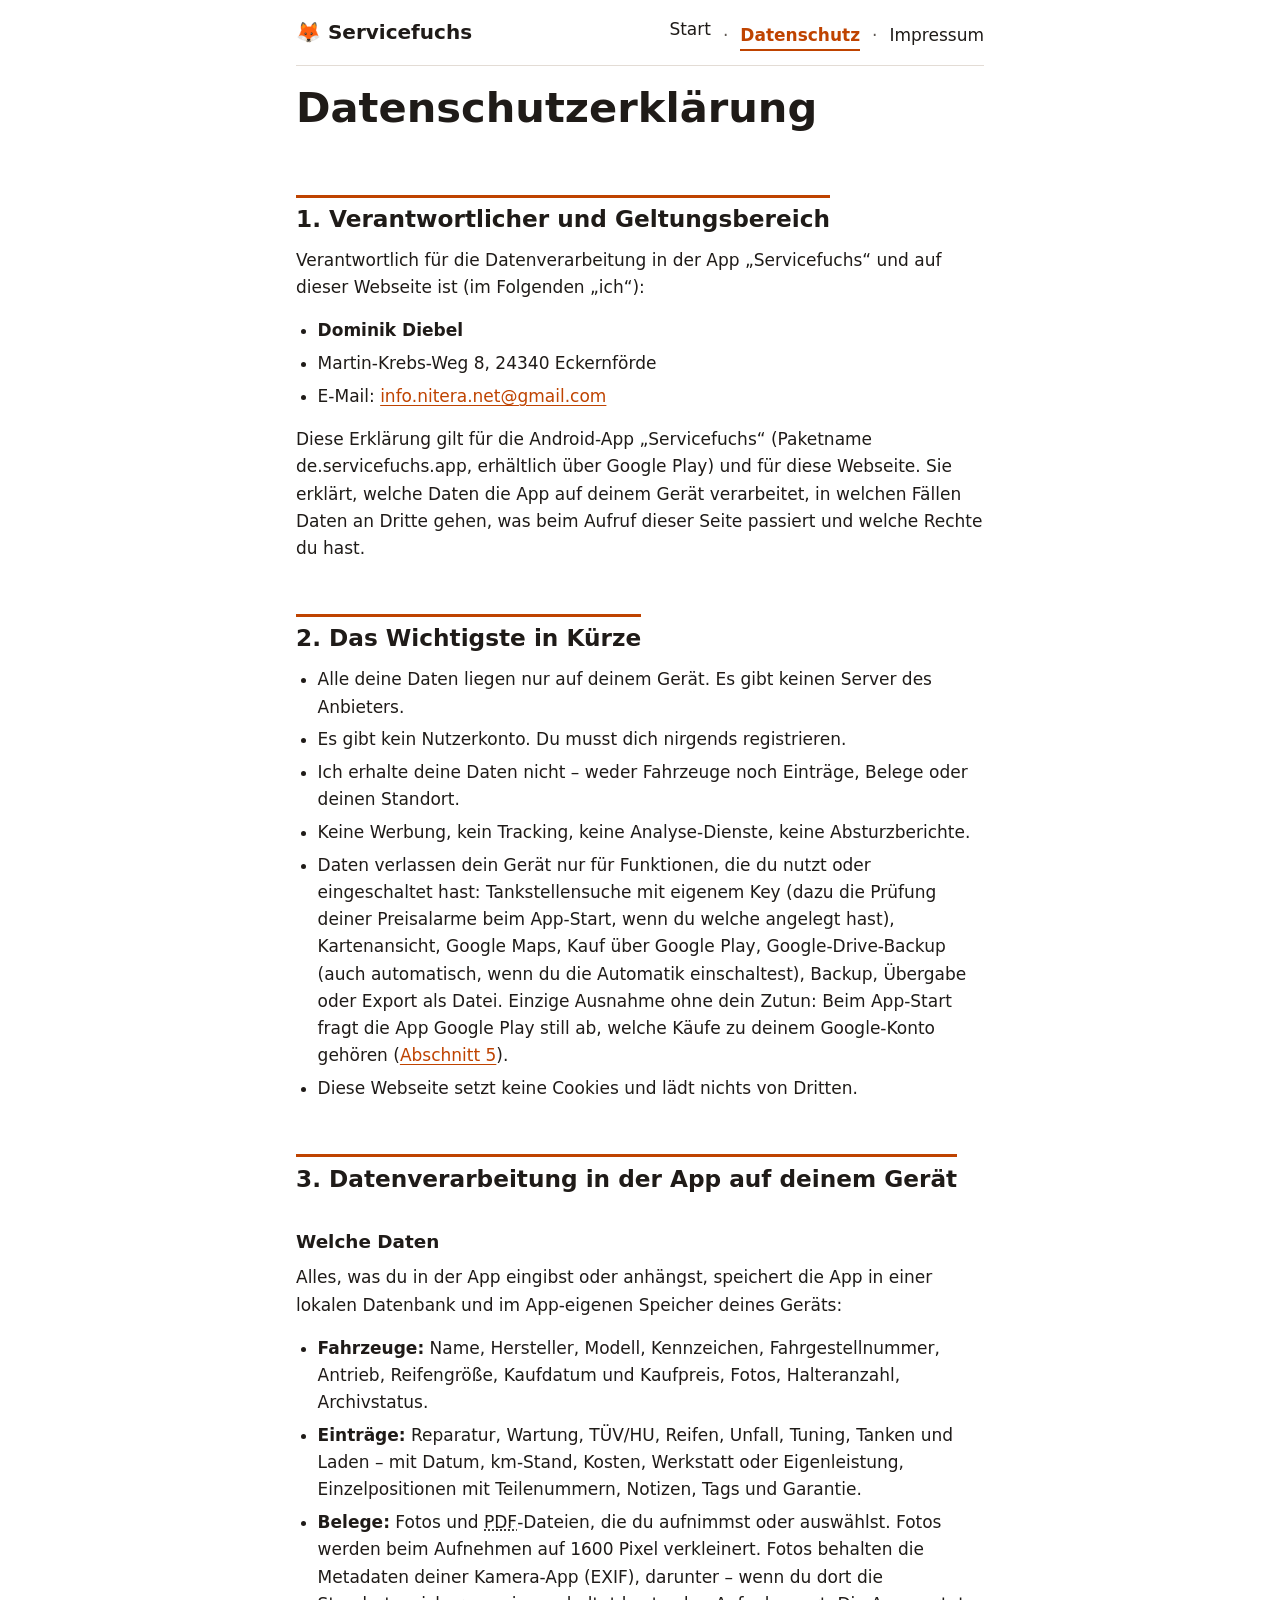
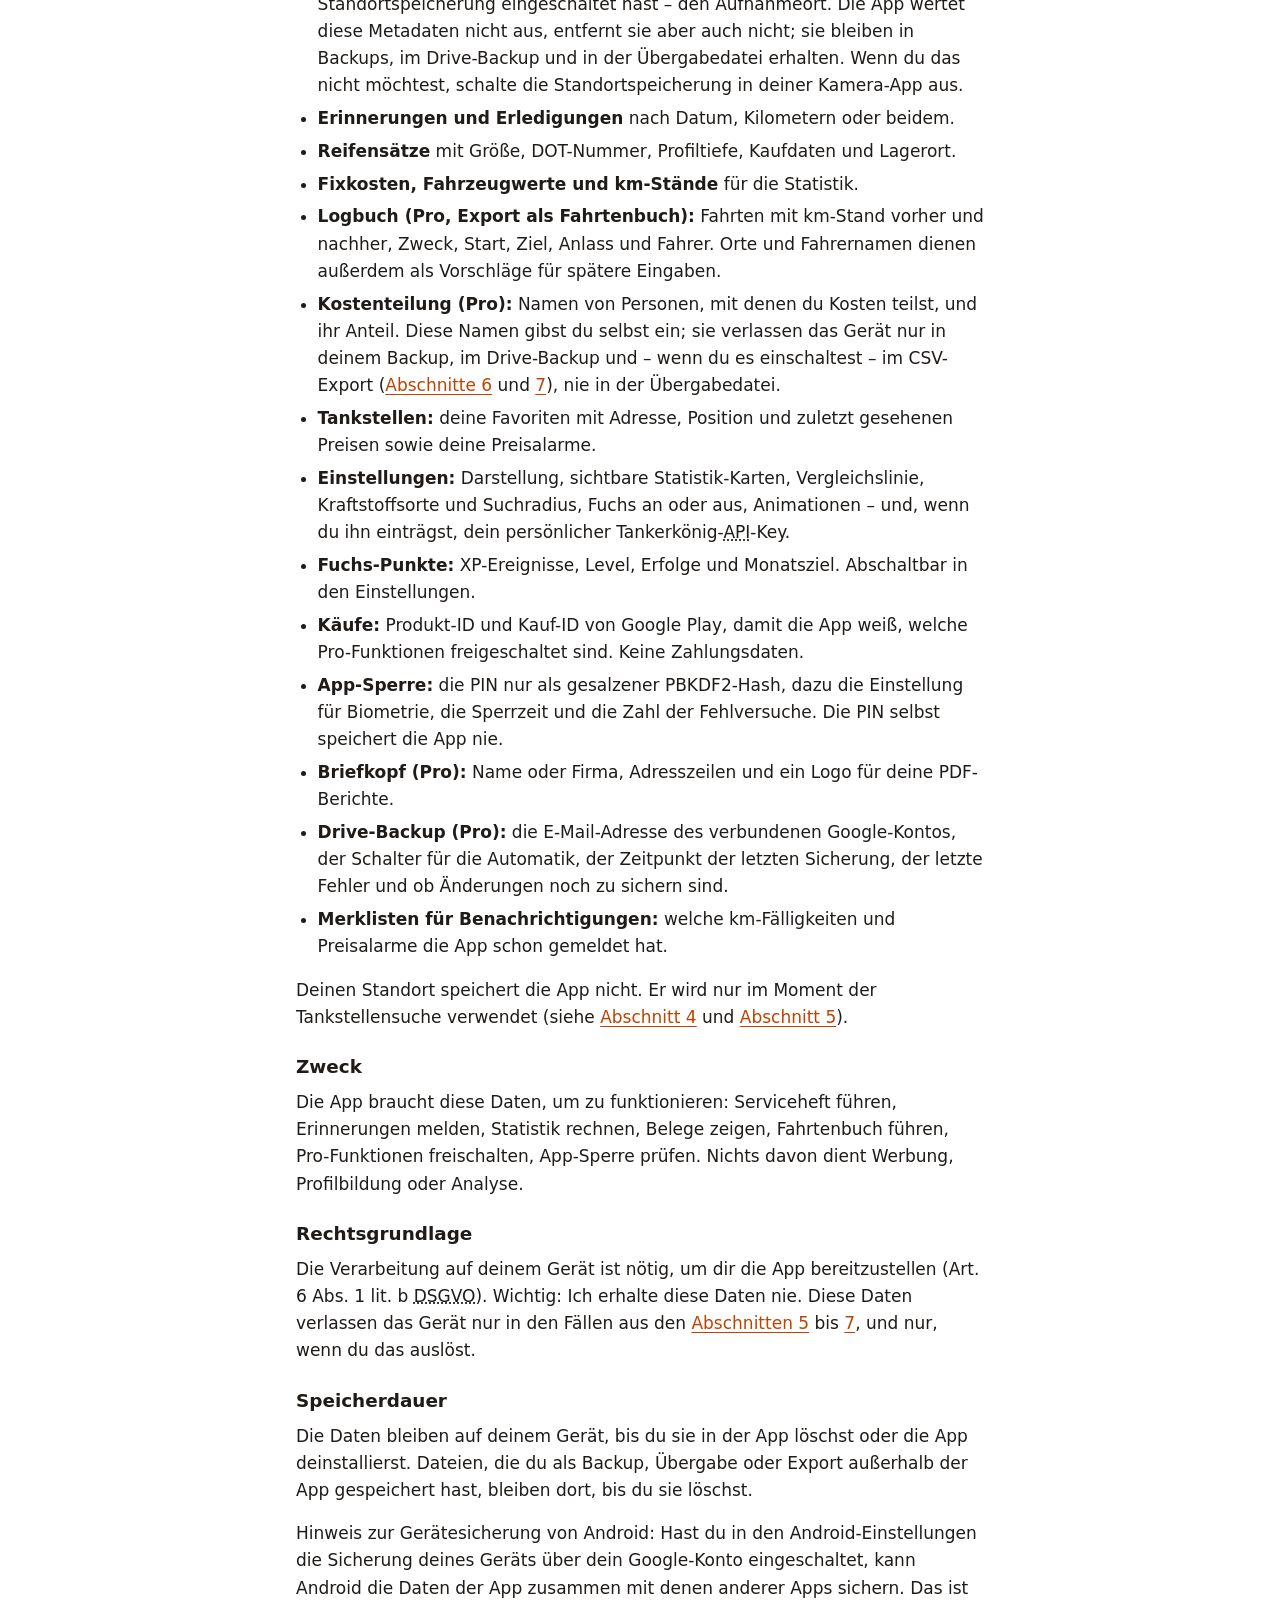
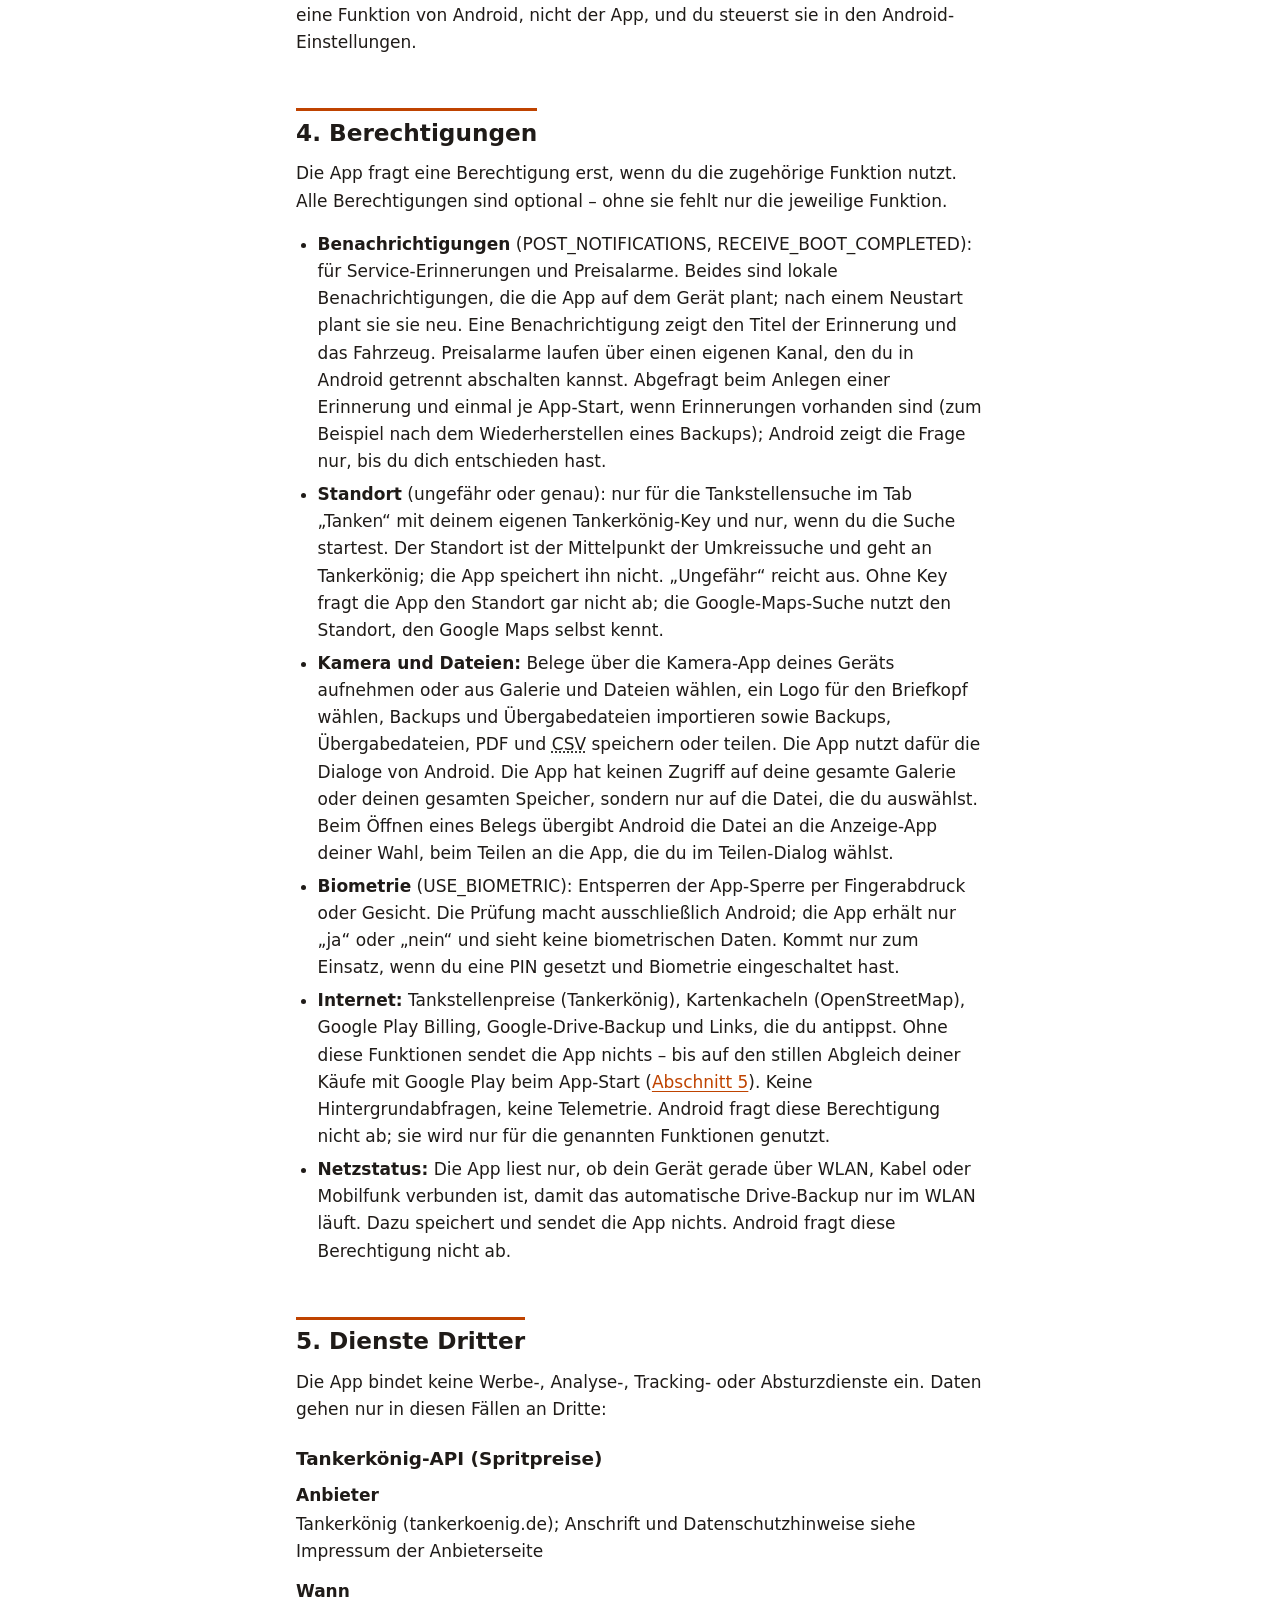
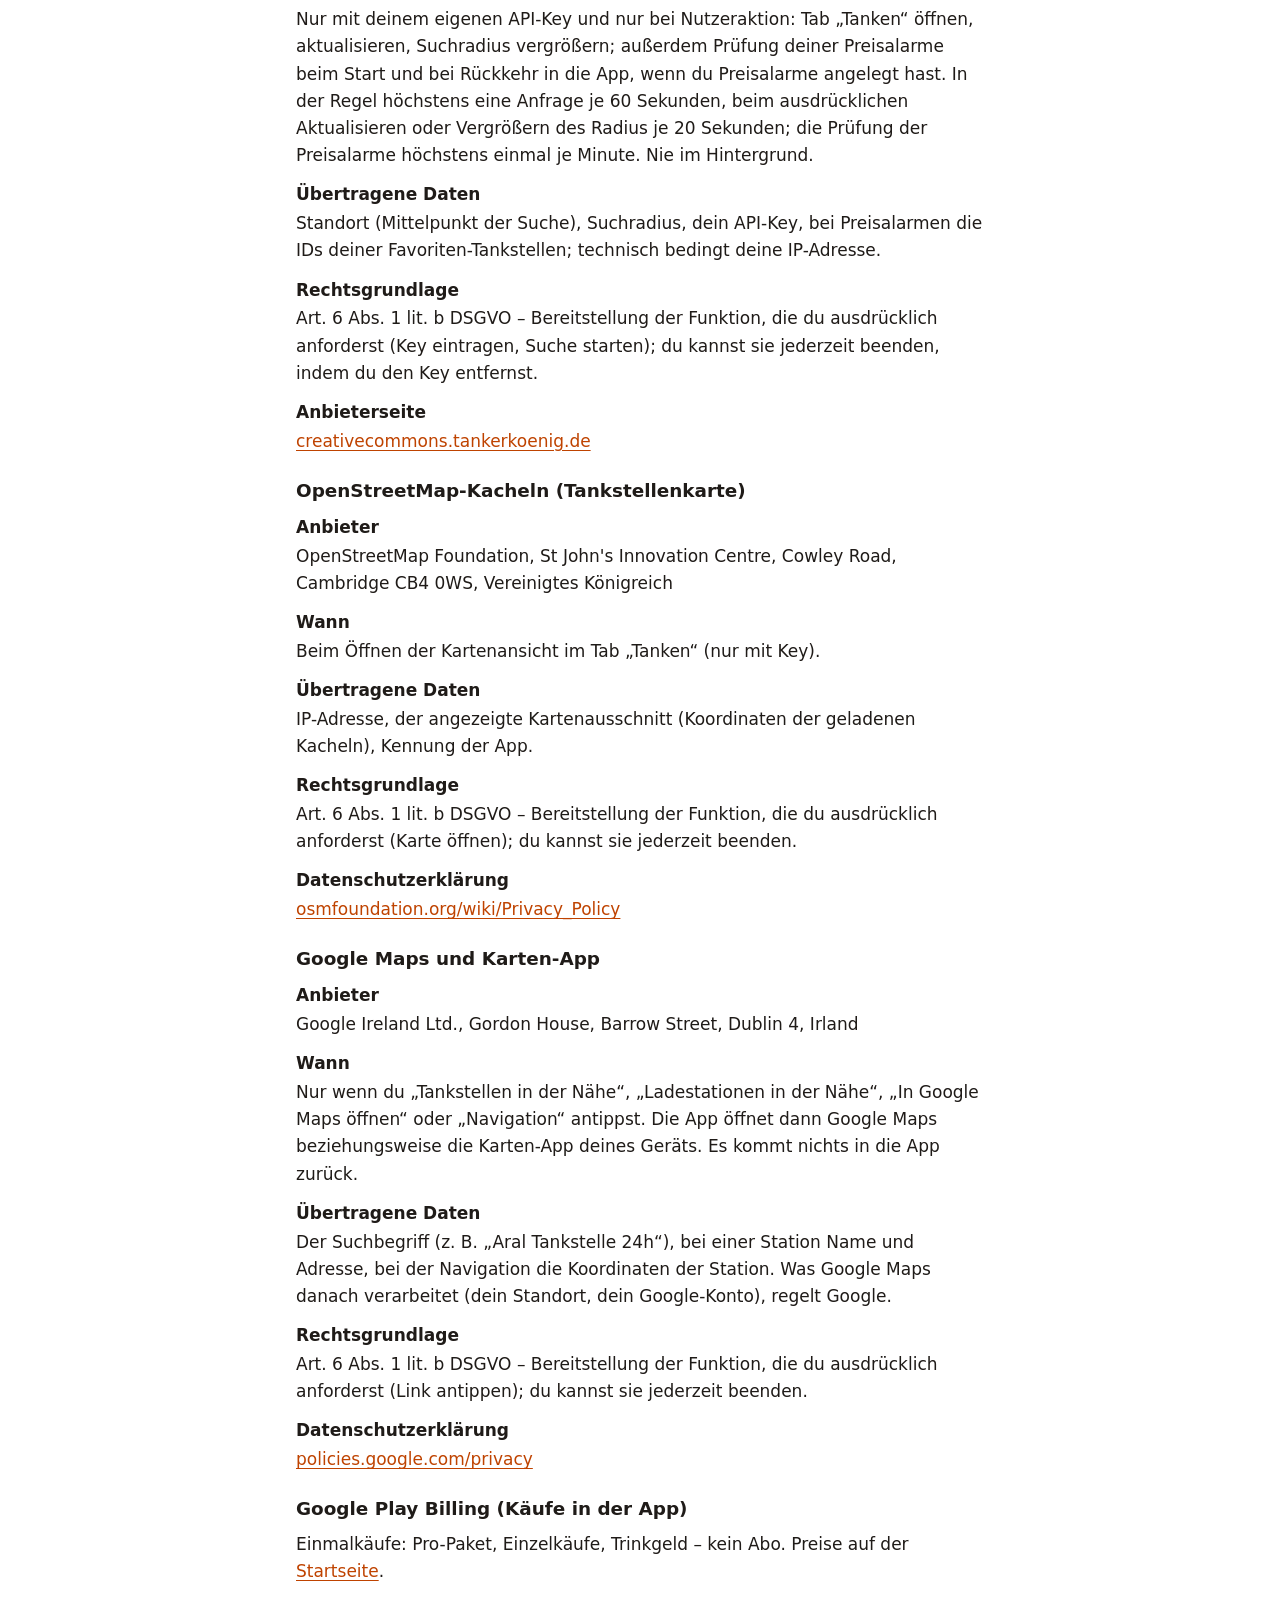
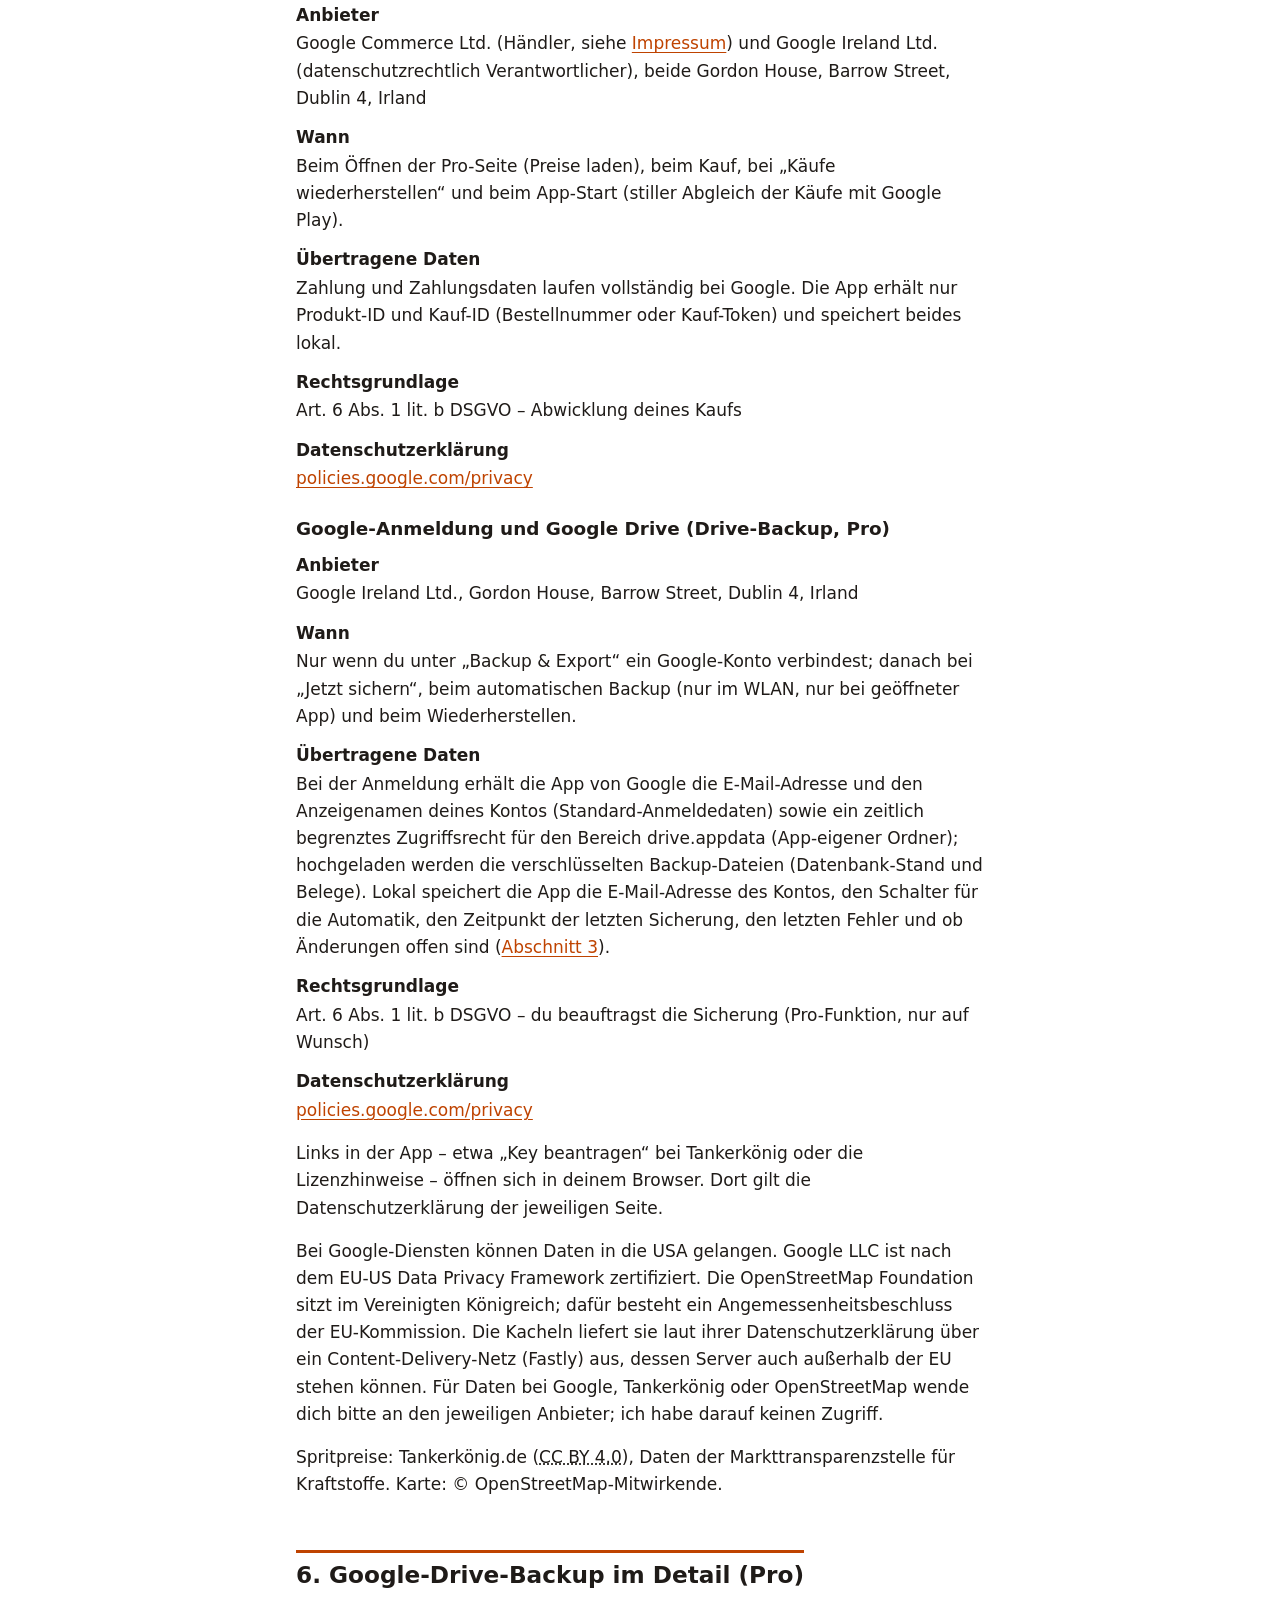
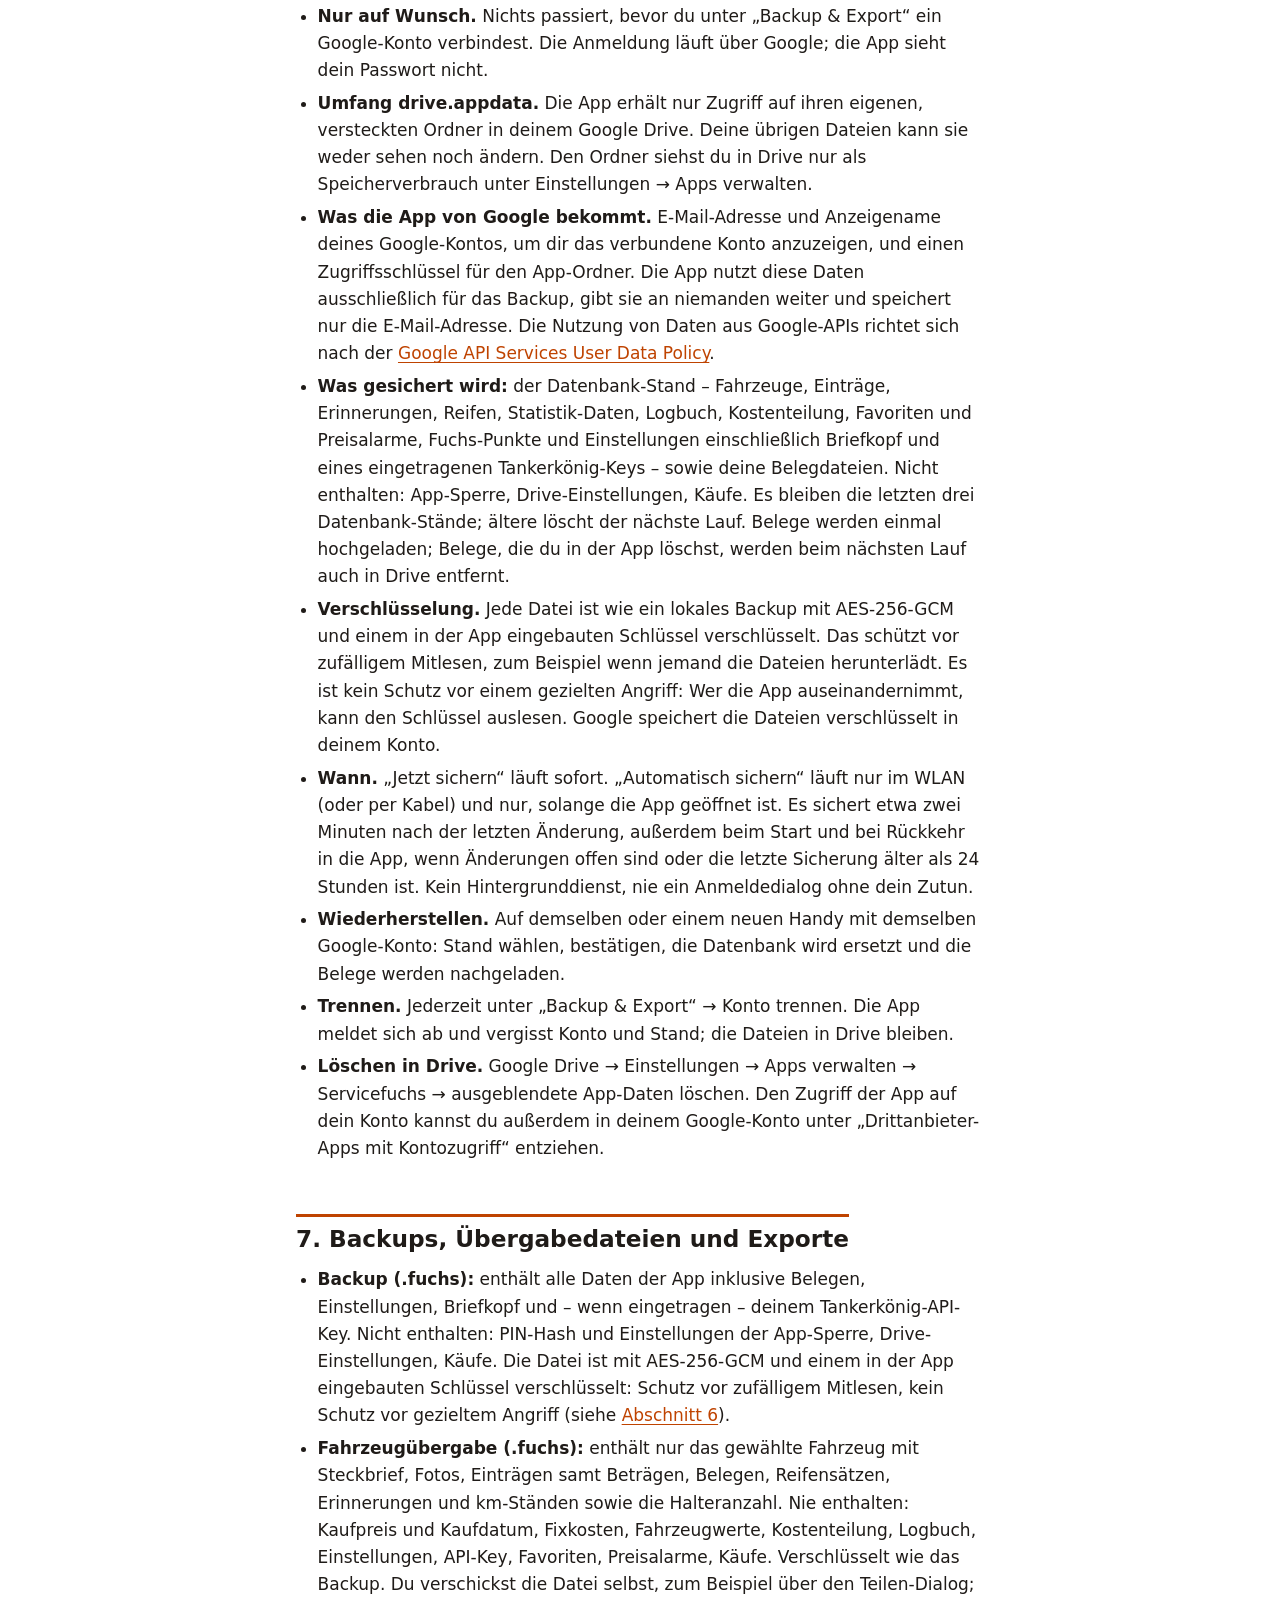
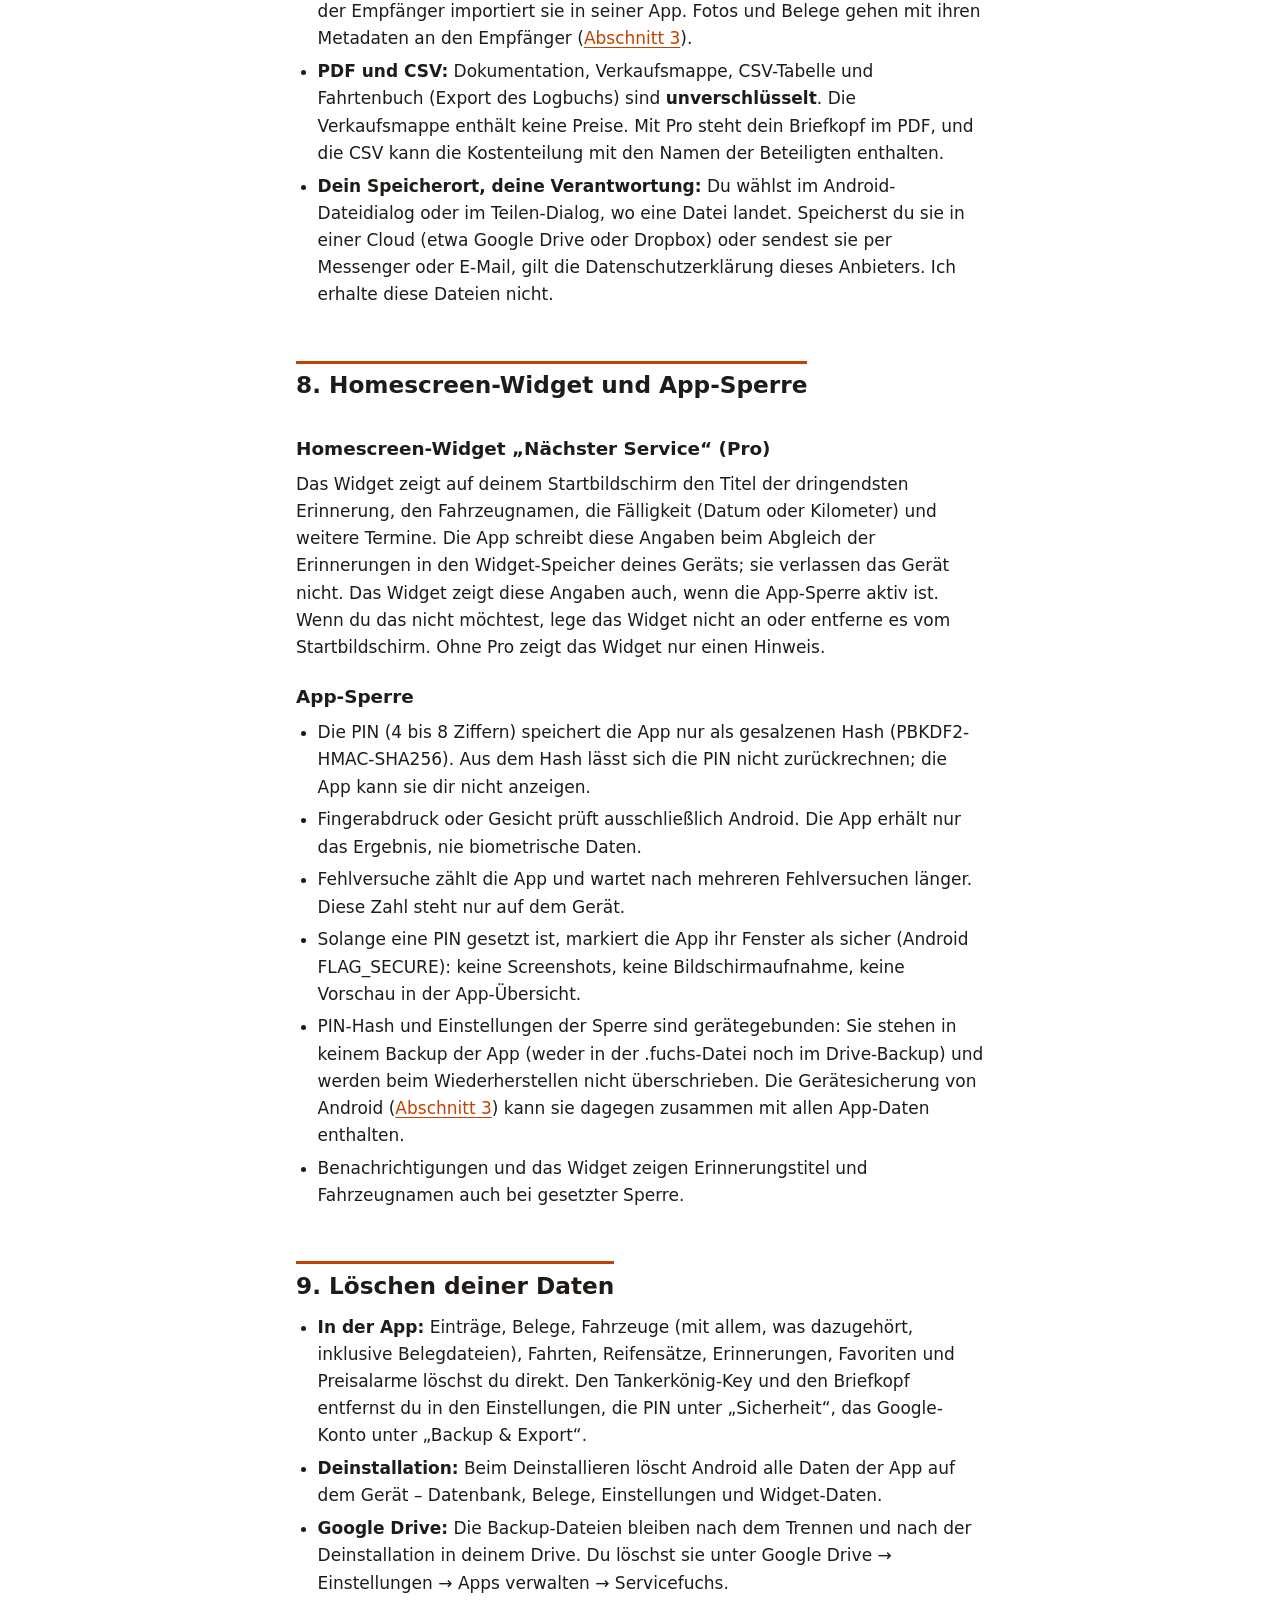
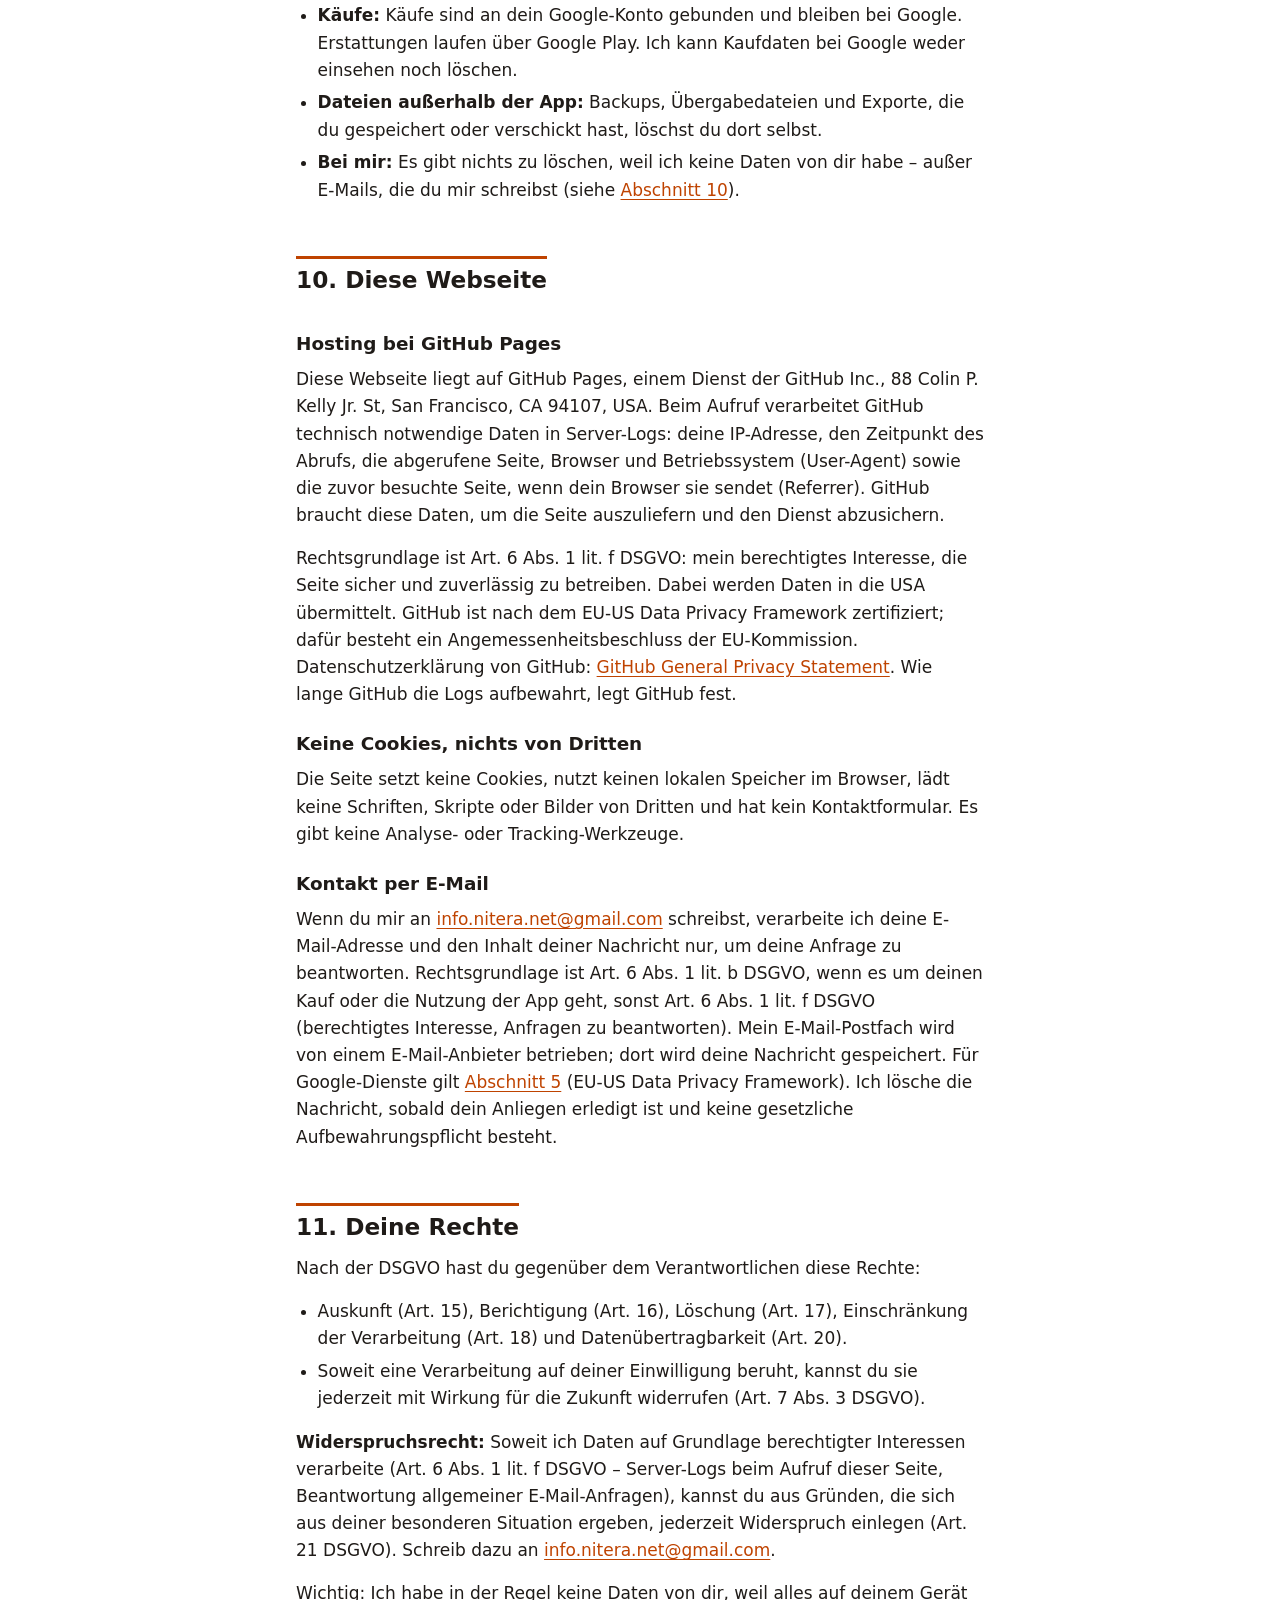
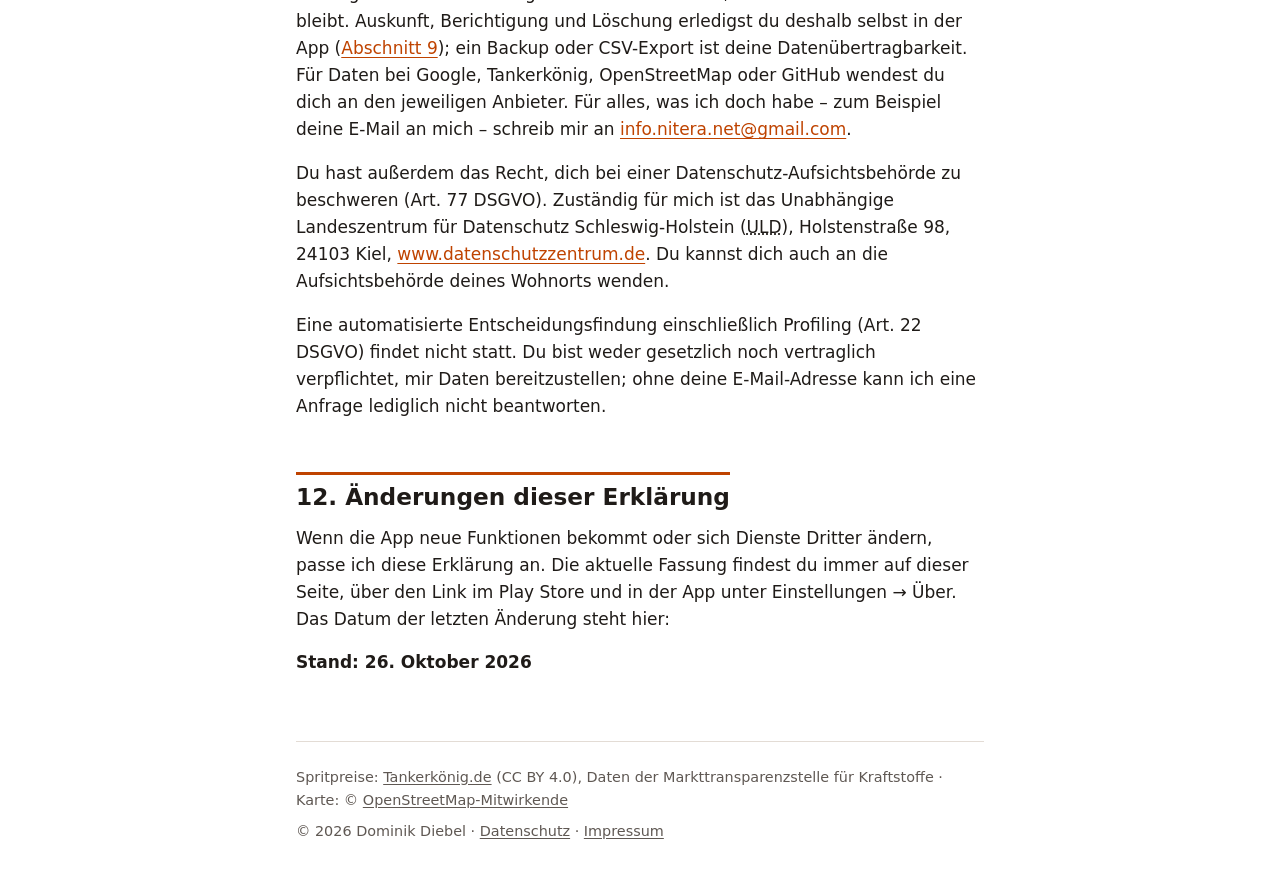
==== datenschutz.html @ b05bfebd "Webseite: Startseite, Datenschutzerklärung, Impressum (statisch, ohne JS und Fremdinhalte) Co-Author" ====
<!doctype html>
<html lang="de">
<head>
  <meta charset="utf-8">
  <meta name="viewport" content="width=device-width, initial-scale=1">
  <meta name="description" content="Datenschutzerklärung der Servicefuchs-App und dieser Webseite: Alle Fahrzeugdaten bleiben auf deinem Gerät; welche Drittdienste die App nutzt und welche Berechtigungen sie braucht.">
  <meta name="color-scheme" content="light dark">
  <title>Datenschutzerklärung – Servicefuchs</title>
  <link rel="stylesheet" href="style.css">
</head>
<body>
  <header>
    <a href="index.html">🦊 Servicefuchs</a>
    <nav aria-label="Hauptnavigation">
      <ul>
        <li><a href="index.html">Start</a></li>
        <li><a href="datenschutz.html" aria-current="page">Datenschutz</a></li>
        <li><a href="impressum.html">Impressum</a></li>
      </ul>
    </nav>
  </header>

  <main>
    <h1>Datenschutzerklärung</h1>
<h2 id="verantwortlicher">1. Verantwortlicher und Geltungsbereich</h2>
<p>Verantwortlich für die Datenverarbeitung in der App „Servicefuchs“ und auf dieser Webseite ist (im Folgenden „ich“):</p>
<ul>
  <li><strong>Dominik Diebel</strong></li>
  <li>Martin-Krebs-Weg 8, 24340 Eckernförde</li>
  <li>E-Mail: <a href="mailto:info.nitera.net@gmail.com">info.nitera.net@gmail.com</a></li>
</ul>
<p>Diese Erklärung gilt für die Android-App „Servicefuchs“ (Paketname de.servicefuchs.app, erhältlich über Google Play) und für diese Webseite. Sie erklärt, welche Daten die App auf deinem Gerät verarbeitet, in welchen Fällen Daten an Dritte gehen, was beim Aufruf dieser Seite passiert und welche Rechte du hast.</p>

<h2 id="kurz">2. Das Wichtigste in Kürze</h2>
<ul>
  <li>Alle deine Daten liegen nur auf deinem Gerät. Es gibt keinen Server des Anbieters.</li>
  <li>Es gibt kein Nutzerkonto. Du musst dich nirgends registrieren.</li>
  <li>Ich erhalte deine Daten nicht – weder Fahrzeuge noch Einträge, Belege oder deinen Standort.</li>
  <li>Keine Werbung, kein Tracking, keine Analyse-Dienste, keine Absturzberichte.</li>
  <li>Daten verlassen dein Gerät nur für Funktionen, die du nutzt oder eingeschaltet hast: Tankstellensuche mit eigenem Key (dazu die Prüfung deiner Preisalarme beim App-Start, wenn du welche angelegt hast), Kartenansicht, Google Maps, Kauf über Google Play, Google-Drive-Backup (auch automatisch, wenn du die Automatik einschaltest), Backup, Übergabe oder Export als Datei. Einzige Ausnahme ohne dein Zutun: Beim App-Start fragt die App Google Play still ab, welche Käufe zu deinem Google-Konto gehören (<a href="#dritte">Abschnitt 5</a>).</li>
  <li>Diese Webseite setzt keine Cookies und lädt nichts von Dritten.</li>
</ul>

<h2 id="app">3. Datenverarbeitung in der App auf deinem Gerät</h2>
<h3>Welche Daten</h3>
<p>Alles, was du in der App eingibst oder anhängst, speichert die App in einer lokalen Datenbank und im App-eigenen Speicher deines Geräts:</p>
<ul>
  <li><strong>Fahrzeuge:</strong> Name, Hersteller, Modell, Kennzeichen, Fahrgestellnummer, Antrieb, Reifengröße, Kaufdatum und Kaufpreis, Fotos, Halteranzahl, Archivstatus.</li>
  <li><strong>Einträge:</strong> Reparatur, Wartung, TÜV/HU, Reifen, Unfall, Tuning, Tanken und Laden – mit Datum, km-Stand, Kosten, Werkstatt oder Eigenleistung, Einzelpositionen mit Teilenummern, Notizen, Tags und Garantie.</li>
  <li><strong>Belege:</strong> Fotos und <abbr title="Portable Document Format">PDF</abbr>-Dateien, die du aufnimmst oder auswählst. Fotos werden beim Aufnehmen auf 1600 Pixel verkleinert. Fotos behalten die Metadaten deiner Kamera-App (EXIF), darunter – wenn du dort die Standortspeicherung eingeschaltet hast – den Aufnahmeort. Die App wertet diese Metadaten nicht aus, entfernt sie aber auch nicht; sie bleiben in Backups, im Drive-Backup und in der Übergabedatei erhalten. Wenn du das nicht möchtest, schalte die Standortspeicherung in deiner Kamera-App aus.</li>
  <li><strong>Erinnerungen und Erledigungen</strong> nach Datum, Kilometern oder beidem.</li>
  <li><strong>Reifensätze</strong> mit Größe, DOT-Nummer, Profiltiefe, Kaufdaten und Lagerort.</li>
  <li><strong>Fixkosten, Fahrzeugwerte und km-Stände</strong> für die Statistik.</li>
  <li><strong>Logbuch (Pro, Export als Fahrtenbuch):</strong> Fahrten mit km-Stand vorher und nachher, Zweck, Start, Ziel, Anlass und Fahrer. Orte und Fahrernamen dienen außerdem als Vorschläge für spätere Eingaben.</li>
  <li><strong>Kostenteilung (Pro):</strong> Namen von Personen, mit denen du Kosten teilst, und ihr Anteil. Diese Namen gibst du selbst ein; sie verlassen das Gerät nur in deinem Backup, im Drive-Backup und – wenn du es einschaltest – im CSV-Export (<a href="#drive">Abschnitte 6</a> und <a href="#dateien">7</a>), nie in der Übergabedatei.</li>
  <li><strong>Tankstellen:</strong> deine Favoriten mit Adresse, Position und zuletzt gesehenen Preisen sowie deine Preisalarme.</li>
  <li><strong>Einstellungen:</strong> Darstellung, sichtbare Statistik-Karten, Vergleichslinie, Kraftstoffsorte und Suchradius, Fuchs an oder aus, Animationen – und, wenn du ihn einträgst, dein persönlicher Tankerkönig-<abbr title="Application Programming Interface">API</abbr>-Key.</li>
  <li><strong>Fuchs-Punkte:</strong> XP-Ereignisse, Level, Erfolge und Monatsziel. Abschaltbar in den Einstellungen.</li>
  <li><strong>Käufe:</strong> Produkt-ID und Kauf-ID von Google Play, damit die App weiß, welche Pro-Funktionen freigeschaltet sind. Keine Zahlungsdaten.</li>
  <li><strong>App-Sperre:</strong> die PIN nur als gesalzener PBKDF2-Hash, dazu die Einstellung für Biometrie, die Sperrzeit und die Zahl der Fehlversuche. Die PIN selbst speichert die App nie.</li>
  <li><strong>Briefkopf (Pro):</strong> Name oder Firma, Adresszeilen und ein Logo für deine PDF-Berichte.</li>
  <li><strong>Drive-Backup (Pro):</strong> die E-Mail-Adresse des verbundenen Google-Kontos, der Schalter für die Automatik, der Zeitpunkt der letzten Sicherung, der letzte Fehler und ob Änderungen noch zu sichern sind.</li>
  <li><strong>Merklisten für Benachrichtigungen:</strong> welche km-Fälligkeiten und Preisalarme die App schon gemeldet hat.</li>
</ul>
<p>Deinen Standort speichert die App nicht. Er wird nur im Moment der Tankstellensuche verwendet (siehe <a href="#berechtigungen">Abschnitt 4</a> und <a href="#dritte">Abschnitt 5</a>).</p>

<h3>Zweck</h3>
<p>Die App braucht diese Daten, um zu funktionieren: Serviceheft führen, Erinnerungen melden, Statistik rechnen, Belege zeigen, Fahrtenbuch führen, Pro-Funktionen freischalten, App-Sperre prüfen. Nichts davon dient Werbung, Profilbildung oder Analyse.</p>

<h3>Rechtsgrundlage</h3>
<p>Die Verarbeitung auf deinem Gerät ist nötig, um dir die App bereitzustellen (Art. 6 Abs. 1 lit. b <abbr title="Datenschutz-Grundverordnung">DSGVO</abbr>). Wichtig: Ich erhalte diese Daten nie. Diese Daten verlassen das Gerät nur in den Fällen aus den <a href="#dritte">Abschnitten 5</a> bis <a href="#dateien">7</a>, und nur, wenn du das auslöst.</p>

<h3>Speicherdauer</h3>
<p>Die Daten bleiben auf deinem Gerät, bis du sie in der App löschst oder die App deinstallierst. Dateien, die du als Backup, Übergabe oder Export außerhalb der App gespeichert hast, bleiben dort, bis du sie löschst.</p>
<p>Hinweis zur Gerätesicherung von Android: Hast du in den Android-Einstellungen die Sicherung deines Geräts über dein Google-Konto eingeschaltet, kann Android die Daten der App zusammen mit denen anderer Apps sichern. Das ist eine Funktion von Android, nicht der App, und du steuerst sie in den Android-Einstellungen.</p>

<h2 id="berechtigungen">4. Berechtigungen</h2>
<p>Die App fragt eine Berechtigung erst, wenn du die zugehörige Funktion nutzt. Alle Berechtigungen sind optional – ohne sie fehlt nur die jeweilige Funktion.</p>
<ul>
  <li><strong>Benachrichtigungen</strong> (POST_NOTIFICATIONS, RECEIVE_BOOT_COMPLETED): für Service-Erinnerungen und Preisalarme. Beides sind lokale Benachrichtigungen, die die App auf dem Gerät plant; nach einem Neustart plant sie sie neu. Eine Benachrichtigung zeigt den Titel der Erinnerung und das Fahrzeug. Preisalarme laufen über einen eigenen Kanal, den du in Android getrennt abschalten kannst. Abgefragt beim Anlegen einer Erinnerung und einmal je App-Start, wenn Erinnerungen vorhanden sind (zum Beispiel nach dem Wiederherstellen eines Backups); Android zeigt die Frage nur, bis du dich entschieden hast.</li>
  <li><strong>Standort</strong> (ungefähr oder genau): nur für die Tankstellensuche im Tab „Tanken“ mit deinem eigenen Tankerkönig-Key und nur, wenn du die Suche startest. Der Standort ist der Mittelpunkt der Umkreissuche und geht an Tankerkönig; die App speichert ihn nicht. „Ungefähr“ reicht aus. Ohne Key fragt die App den Standort gar nicht ab; die Google-Maps-Suche nutzt den Standort, den Google Maps selbst kennt.</li>
  <li><strong>Kamera und Dateien:</strong> Belege über die Kamera-App deines Geräts aufnehmen oder aus Galerie und Dateien wählen, ein Logo für den Briefkopf wählen, Backups und Übergabedateien importieren sowie Backups, Übergabedateien, PDF und <abbr title="Comma-separated values">CSV</abbr> speichern oder teilen. Die App nutzt dafür die Dialoge von Android. Die App hat keinen Zugriff auf deine gesamte Galerie oder deinen gesamten Speicher, sondern nur auf die Datei, die du auswählst. Beim Öffnen eines Belegs übergibt Android die Datei an die Anzeige-App deiner Wahl, beim Teilen an die App, die du im Teilen-Dialog wählst.</li>
  <li><strong>Biometrie</strong> (USE_BIOMETRIC): Entsperren der App-Sperre per Fingerabdruck oder Gesicht. Die Prüfung macht ausschließlich Android; die App erhält nur „ja“ oder „nein“ und sieht keine biometrischen Daten. Kommt nur zum Einsatz, wenn du eine PIN gesetzt und Biometrie eingeschaltet hast.</li>
  <li><strong>Internet:</strong> Tankstellenpreise (Tankerkönig), Kartenkacheln (OpenStreetMap), Google Play Billing, Google-Drive-Backup und Links, die du antippst. Ohne diese Funktionen sendet die App nichts – bis auf den stillen Abgleich deiner Käufe mit Google Play beim App-Start (<a href="#dritte">Abschnitt 5</a>). Keine Hintergrundabfragen, keine Telemetrie. Android fragt diese Berechtigung nicht ab; sie wird nur für die genannten Funktionen genutzt.</li>
  <li><strong>Netzstatus:</strong> Die App liest nur, ob dein Gerät gerade über WLAN, Kabel oder Mobilfunk verbunden ist, damit das automatische Drive-Backup nur im WLAN läuft. Dazu speichert und sendet die App nichts. Android fragt diese Berechtigung nicht ab.</li>
</ul>

<h2 id="dritte">5. Dienste Dritter</h2>
<p>Die App bindet keine Werbe-, Analyse-, Tracking- oder Absturzdienste ein. Daten gehen nur in diesen Fällen an Dritte:</p>

<h3>Tankerkönig-API (Spritpreise)</h3>
<dl>
  <dt>Anbieter</dt><dd>Tankerkönig (tankerkoenig.de); Anschrift und Datenschutzhinweise siehe Impressum der Anbieterseite</dd>
  <dt>Wann</dt><dd>Nur mit deinem eigenen API-Key und nur bei Nutzeraktion: Tab „Tanken“ öffnen, aktualisieren, Suchradius vergrößern; außerdem Prüfung deiner Preisalarme beim Start und bei Rückkehr in die App, wenn du Preisalarme angelegt hast. In der Regel höchstens eine Anfrage je 60 Sekunden, beim ausdrücklichen Aktualisieren oder Vergrößern des Radius je 20 Sekunden; die Prüfung der Preisalarme höchstens einmal je Minute. Nie im Hintergrund.</dd>
  <dt>Übertragene Daten</dt><dd>Standort (Mittelpunkt der Suche), Suchradius, dein API-Key, bei Preisalarmen die IDs deiner Favoriten-Tankstellen; technisch bedingt deine IP-Adresse.</dd>
  <dt>Rechtsgrundlage</dt><dd>Art. 6 Abs. 1 lit. b DSGVO – Bereitstellung der Funktion, die du ausdrücklich anforderst (Key eintragen, Suche starten); du kannst sie jederzeit beenden, indem du den Key entfernst.</dd>
  <dt>Anbieterseite</dt><dd><a href="https://creativecommons.tankerkoenig.de/">creativecommons.tankerkoenig.de</a></dd>
</dl>

<h3>OpenStreetMap-Kacheln (Tankstellenkarte)</h3>
<dl>
  <dt>Anbieter</dt><dd>OpenStreetMap Foundation, St John's Innovation Centre, Cowley Road, Cambridge CB4 0WS, Vereinigtes Königreich</dd>
  <dt>Wann</dt><dd>Beim Öffnen der Kartenansicht im Tab „Tanken“ (nur mit Key).</dd>
  <dt>Übertragene Daten</dt><dd>IP-Adresse, der angezeigte Kartenausschnitt (Koordinaten der geladenen Kacheln), Kennung der App.</dd>
  <dt>Rechtsgrundlage</dt><dd>Art. 6 Abs. 1 lit. b DSGVO – Bereitstellung der Funktion, die du ausdrücklich anforderst (Karte öffnen); du kannst sie jederzeit beenden.</dd>
  <dt>Datenschutzerklärung</dt><dd><a href="https://osmfoundation.org/wiki/Privacy_Policy">osmfoundation.org/wiki/Privacy_Policy</a></dd>
</dl>

<h3>Google Maps und Karten-App</h3>
<dl>
  <dt>Anbieter</dt><dd>Google Ireland Ltd., Gordon House, Barrow Street, Dublin 4, Irland</dd>
  <dt>Wann</dt><dd>Nur wenn du „Tankstellen in der Nähe“, „Ladestationen in der Nähe“, „In Google Maps öffnen“ oder „Navigation“ antippst. Die App öffnet dann Google Maps beziehungsweise die Karten-App deines Geräts. Es kommt nichts in die App zurück.</dd>
  <dt>Übertragene Daten</dt><dd>Der Suchbegriff (z. B. „Aral Tankstelle 24h“), bei einer Station Name und Adresse, bei der Navigation die Koordinaten der Station. Was Google Maps danach verarbeitet (dein Standort, dein Google-Konto), regelt Google.</dd>
  <dt>Rechtsgrundlage</dt><dd>Art. 6 Abs. 1 lit. b DSGVO – Bereitstellung der Funktion, die du ausdrücklich anforderst (Link antippen); du kannst sie jederzeit beenden.</dd>
  <dt>Datenschutzerklärung</dt><dd><a href="https://policies.google.com/privacy">policies.google.com/privacy</a></dd>
</dl>

<h3>Google Play Billing (Käufe in der App)</h3>
<p>Einmalkäufe: Pro-Paket, Einzelkäufe, Trinkgeld – kein Abo. Preise auf der <a href="index.html">Startseite</a>.</p>
<dl>
  <dt>Anbieter</dt><dd>Google Commerce Ltd. (Händler, siehe <a href="impressum.html">Impressum</a>) und Google Ireland Ltd. (datenschutzrechtlich Verantwortlicher), beide Gordon House, Barrow Street, Dublin 4, Irland</dd>
  <dt>Wann</dt><dd>Beim Öffnen der Pro-Seite (Preise laden), beim Kauf, bei „Käufe wiederherstellen“ und beim App-Start (stiller Abgleich der Käufe mit Google Play).</dd>
  <dt>Übertragene Daten</dt><dd>Zahlung und Zahlungsdaten laufen vollständig bei Google. Die App erhält nur Produkt-ID und Kauf-ID (Bestellnummer oder Kauf-Token) und speichert beides lokal.</dd>
  <dt>Rechtsgrundlage</dt><dd>Art. 6 Abs. 1 lit. b DSGVO – Abwicklung deines Kaufs</dd>
  <dt>Datenschutzerklärung</dt><dd><a href="https://policies.google.com/privacy">policies.google.com/privacy</a></dd>
</dl>

<h3>Google-Anmeldung und Google Drive (Drive-Backup, Pro)</h3>
<dl>
  <dt>Anbieter</dt><dd>Google Ireland Ltd., Gordon House, Barrow Street, Dublin 4, Irland</dd>
  <dt>Wann</dt><dd>Nur wenn du unter „Backup &amp; Export“ ein Google-Konto verbindest; danach bei „Jetzt sichern“, beim automatischen Backup (nur im WLAN, nur bei geöffneter App) und beim Wiederherstellen.</dd>
  <dt>Übertragene Daten</dt><dd>Bei der Anmeldung erhält die App von Google die E-Mail-Adresse und den Anzeigenamen deines Kontos (Standard-Anmeldedaten) sowie ein zeitlich begrenztes Zugriffsrecht für den Bereich drive.appdata (App-eigener Ordner); hochgeladen werden die verschlüsselten Backup-Dateien (Datenbank-Stand und Belege). Lokal speichert die App die E-Mail-Adresse des Kontos, den Schalter für die Automatik, den Zeitpunkt der letzten Sicherung, den letzten Fehler und ob Änderungen offen sind (<a href="#app">Abschnitt 3</a>).</dd>
  <dt>Rechtsgrundlage</dt><dd>Art. 6 Abs. 1 lit. b DSGVO – du beauftragst die Sicherung (Pro-Funktion, nur auf Wunsch)</dd>
  <dt>Datenschutzerklärung</dt><dd><a href="https://policies.google.com/privacy">policies.google.com/privacy</a></dd>
</dl>

<p>Links in der App – etwa „Key beantragen“ bei Tankerkönig oder die Lizenzhinweise – öffnen sich in deinem Browser. Dort gilt die Datenschutzerklärung der jeweiligen Seite.</p>
<p>Bei Google-Diensten können Daten in die USA gelangen. Google LLC ist nach dem EU-US Data Privacy Framework zertifiziert. Die OpenStreetMap Foundation sitzt im Vereinigten Königreich; dafür besteht ein Angemessenheitsbeschluss der EU-Kommission. Die Kacheln liefert sie laut ihrer Datenschutzerklärung über ein Content-Delivery-Netz (Fastly) aus, dessen Server auch außerhalb der EU stehen können. Für Daten bei Google, Tankerkönig oder OpenStreetMap wende dich bitte an den jeweiligen Anbieter; ich habe darauf keinen Zugriff.</p>
<p>Spritpreise: Tankerkönig.de (<abbr title="Creative Commons Namensnennung 4.0 International">CC BY 4.0</abbr>), Daten der Markttransparenzstelle für Kraftstoffe. Karte: © OpenStreetMap-Mitwirkende.</p>

<h2 id="drive">6. Google-Drive-Backup im Detail (Pro)</h2>
<ul>
  <li><strong>Nur auf Wunsch.</strong> Nichts passiert, bevor du unter „Backup &amp; Export“ ein Google-Konto verbindest. Die Anmeldung läuft über Google; die App sieht dein Passwort nicht.</li>
  <li><strong>Umfang drive.appdata.</strong> Die App erhält nur Zugriff auf ihren eigenen, versteckten Ordner in deinem Google Drive. Deine übrigen Dateien kann sie weder sehen noch ändern. Den Ordner siehst du in Drive nur als Speicherverbrauch unter Einstellungen → Apps verwalten.</li>
  <li><strong>Was die App von Google bekommt.</strong> E-Mail-Adresse und Anzeigename deines Google-Kontos, um dir das verbundene Konto anzuzeigen, und einen Zugriffsschlüssel für den App-Ordner. Die App nutzt diese Daten ausschließlich für das Backup, gibt sie an niemanden weiter und speichert nur die E-Mail-Adresse. Die Nutzung von Daten aus Google-APIs richtet sich nach der <a href="https://developers.google.com/terms/api-services-user-data-policy">Google API Services User Data Policy</a>.</li>
  <li><strong>Was gesichert wird:</strong> der Datenbank-Stand – Fahrzeuge, Einträge, Erinnerungen, Reifen, Statistik-Daten, Logbuch, Kostenteilung, Favoriten und Preisalarme, Fuchs-Punkte und Einstellungen einschließlich Briefkopf und eines eingetragenen Tankerkönig-Keys – sowie deine Belegdateien. Nicht enthalten: App-Sperre, Drive-Einstellungen, Käufe. Es bleiben die letzten drei Datenbank-Stände; ältere löscht der nächste Lauf. Belege werden einmal hochgeladen; Belege, die du in der App löschst, werden beim nächsten Lauf auch in Drive entfernt.</li>
  <li><strong>Verschlüsselung.</strong> Jede Datei ist wie ein lokales Backup mit AES-256-GCM und einem in der App eingebauten Schlüssel verschlüsselt. Das schützt vor zufälligem Mitlesen, zum Beispiel wenn jemand die Dateien herunterlädt. Es ist kein Schutz vor einem gezielten Angriff: Wer die App auseinandernimmt, kann den Schlüssel auslesen. Google speichert die Dateien verschlüsselt in deinem Konto.</li>
  <li><strong>Wann.</strong> „Jetzt sichern“ läuft sofort. „Automatisch sichern“ läuft nur im WLAN (oder per Kabel) und nur, solange die App geöffnet ist. Es sichert etwa zwei Minuten nach der letzten Änderung, außerdem beim Start und bei Rückkehr in die App, wenn Änderungen offen sind oder die letzte Sicherung älter als 24 Stunden ist. Kein Hintergrunddienst, nie ein Anmeldedialog ohne dein Zutun.</li>
  <li><strong>Wiederherstellen.</strong> Auf demselben oder einem neuen Handy mit demselben Google-Konto: Stand wählen, bestätigen, die Datenbank wird ersetzt und die Belege werden nachgeladen.</li>
  <li><strong>Trennen.</strong> Jederzeit unter „Backup &amp; Export“ → Konto trennen. Die App meldet sich ab und vergisst Konto und Stand; die Dateien in Drive bleiben.</li>
  <li><strong>Löschen in Drive.</strong> Google Drive → Einstellungen → Apps verwalten → Servicefuchs → ausgeblendete App-Daten löschen. Den Zugriff der App auf dein Konto kannst du außerdem in deinem Google-Konto unter „Drittanbieter-Apps mit Kontozugriff“ entziehen.</li>
</ul>

<h2 id="dateien">7. Backups, Übergabedateien und Exporte</h2>
<ul>
  <li><strong>Backup (.fuchs):</strong> enthält alle Daten der App inklusive Belegen, Einstellungen, Briefkopf und – wenn eingetragen – deinem Tankerkönig-API-Key. Nicht enthalten: PIN-Hash und Einstellungen der App-Sperre, Drive-Einstellungen, Käufe. Die Datei ist mit AES-256-GCM und einem in der App eingebauten Schlüssel verschlüsselt: Schutz vor zufälligem Mitlesen, kein Schutz vor gezieltem Angriff (siehe <a href="#drive">Abschnitt 6</a>).</li>
  <li><strong>Fahrzeugübergabe (.fuchs):</strong> enthält nur das gewählte Fahrzeug mit Steckbrief, Fotos, Einträgen samt Beträgen, Belegen, Reifensätzen, Erinnerungen und km-Ständen sowie die Halteranzahl. Nie enthalten: Kaufpreis und Kaufdatum, Fixkosten, Fahrzeugwerte, Kostenteilung, Logbuch, Einstellungen, API-Key, Favoriten, Preisalarme, Käufe. Verschlüsselt wie das Backup. Du verschickst die Datei selbst, zum Beispiel über den Teilen-Dialog; der Empfänger importiert sie in seiner App. Fotos und Belege gehen mit ihren Metadaten an den Empfänger (<a href="#app">Abschnitt 3</a>).</li>
  <li><strong>PDF und CSV:</strong> Dokumentation, Verkaufsmappe, CSV-Tabelle und Fahrtenbuch (Export des Logbuchs) sind <strong>unverschlüsselt</strong>. Die Verkaufsmappe enthält keine Preise. Mit Pro steht dein Briefkopf im PDF, und die CSV kann die Kostenteilung mit den Namen der Beteiligten enthalten.</li>
  <li><strong>Dein Speicherort, deine Verantwortung:</strong> Du wählst im Android-Dateidialog oder im Teilen-Dialog, wo eine Datei landet. Speicherst du sie in einer Cloud (etwa Google Drive oder Dropbox) oder sendest sie per Messenger oder E-Mail, gilt die Datenschutzerklärung dieses Anbieters. Ich erhalte diese Dateien nicht.</li>
</ul>

<h2 id="widget-sperre">8. Homescreen-Widget und App-Sperre</h2>
<h3>Homescreen-Widget „Nächster Service“ (Pro)</h3>
<p>Das Widget zeigt auf deinem Startbildschirm den Titel der dringendsten Erinnerung, den Fahrzeugnamen, die Fälligkeit (Datum oder Kilometer) und weitere Termine. Die App schreibt diese Angaben beim Abgleich der Erinnerungen in den Widget-Speicher deines Geräts; sie verlassen das Gerät nicht. Das Widget zeigt diese Angaben auch, wenn die App-Sperre aktiv ist. Wenn du das nicht möchtest, lege das Widget nicht an oder entferne es vom Startbildschirm. Ohne Pro zeigt das Widget nur einen Hinweis.</p>
<h3>App-Sperre</h3>
<ul>
  <li>Die PIN (4 bis 8 Ziffern) speichert die App nur als gesalzenen Hash (PBKDF2-HMAC-SHA256). Aus dem Hash lässt sich die PIN nicht zurückrechnen; die App kann sie dir nicht anzeigen.</li>
  <li>Fingerabdruck oder Gesicht prüft ausschließlich Android. Die App erhält nur das Ergebnis, nie biometrische Daten.</li>
  <li>Fehlversuche zählt die App und wartet nach mehreren Fehlversuchen länger. Diese Zahl steht nur auf dem Gerät.</li>
  <li>Solange eine PIN gesetzt ist, markiert die App ihr Fenster als sicher (Android FLAG_SECURE): keine Screenshots, keine Bildschirmaufnahme, keine Vorschau in der App-Übersicht.</li>
  <li>PIN-Hash und Einstellungen der Sperre sind gerätegebunden: Sie stehen in keinem Backup der App (weder in der .fuchs-Datei noch im Drive-Backup) und werden beim Wiederherstellen nicht überschrieben. Die Gerätesicherung von Android (<a href="#app">Abschnitt 3</a>) kann sie dagegen zusammen mit allen App-Daten enthalten.</li>
  <li>Benachrichtigungen und das Widget zeigen Erinnerungstitel und Fahrzeugnamen auch bei gesetzter Sperre.</li>
</ul>

<h2 id="loeschen">9. Löschen deiner Daten</h2>
<ul>
  <li><strong>In der App:</strong> Einträge, Belege, Fahrzeuge (mit allem, was dazugehört, inklusive Belegdateien), Fahrten, Reifensätze, Erinnerungen, Favoriten und Preisalarme löschst du direkt. Den Tankerkönig-Key und den Briefkopf entfernst du in den Einstellungen, die PIN unter „Sicherheit“, das Google-Konto unter „Backup &amp; Export“.</li>
  <li><strong>Deinstallation:</strong> Beim Deinstallieren löscht Android alle Daten der App auf dem Gerät – Datenbank, Belege, Einstellungen und Widget-Daten.</li>
  <li><strong>Google Drive:</strong> Die Backup-Dateien bleiben nach dem Trennen und nach der Deinstallation in deinem Drive. Du löschst sie unter Google Drive → Einstellungen → Apps verwalten → Servicefuchs.</li>
  <li><strong>Käufe:</strong> Käufe sind an dein Google-Konto gebunden und bleiben bei Google. Erstattungen laufen über Google Play. Ich kann Kaufdaten bei Google weder einsehen noch löschen.</li>
  <li><strong>Dateien außerhalb der App:</strong> Backups, Übergabedateien und Exporte, die du gespeichert oder verschickt hast, löschst du dort selbst.</li>
  <li><strong>Bei mir:</strong> Es gibt nichts zu löschen, weil ich keine Daten von dir habe – außer E-Mails, die du mir schreibst (siehe <a href="#webseite">Abschnitt 10</a>).</li>
</ul>

<h2 id="webseite">10. Diese Webseite</h2>
<h3>Hosting bei GitHub Pages</h3>
<p>Diese Webseite liegt auf GitHub Pages, einem Dienst der GitHub Inc., 88 Colin P. Kelly Jr. St, San Francisco, CA 94107, USA. Beim Aufruf verarbeitet GitHub technisch notwendige Daten in Server-Logs: deine IP-Adresse, den Zeitpunkt des Abrufs, die abgerufene Seite, Browser und Betriebssystem (User-Agent) sowie die zuvor besuchte Seite, wenn dein Browser sie sendet (Referrer). GitHub braucht diese Daten, um die Seite auszuliefern und den Dienst abzusichern.</p>
<p>Rechtsgrundlage ist Art. 6 Abs. 1 lit. f DSGVO: mein berechtigtes Interesse, die Seite sicher und zuverlässig zu betreiben. Dabei werden Daten in die USA übermittelt. GitHub ist nach dem EU-US Data Privacy Framework zertifiziert; dafür besteht ein Angemessenheitsbeschluss der EU-Kommission. Datenschutzerklärung von GitHub: <a href="https://docs.github.com/site-policy/privacy-policies/github-general-privacy-statement">GitHub General Privacy Statement</a>. Wie lange GitHub die Logs aufbewahrt, legt GitHub fest.</p>
<h3>Keine Cookies, nichts von Dritten</h3>
<p>Die Seite setzt keine Cookies, nutzt keinen lokalen Speicher im Browser, lädt keine Schriften, Skripte oder Bilder von Dritten und hat kein Kontaktformular. Es gibt keine Analyse- oder Tracking-Werkzeuge.</p>
<h3>Kontakt per E-Mail</h3>
<p>Wenn du mir an <a href="mailto:info.nitera.net@gmail.com">info.nitera.net@gmail.com</a> schreibst, verarbeite ich deine E-Mail-Adresse und den Inhalt deiner Nachricht nur, um deine Anfrage zu beantworten. Rechtsgrundlage ist Art. 6 Abs. 1 lit. b DSGVO, wenn es um deinen Kauf oder die Nutzung der App geht, sonst Art. 6 Abs. 1 lit. f DSGVO (berechtigtes Interesse, Anfragen zu beantworten). Mein E-Mail-Postfach wird von einem E-Mail-Anbieter betrieben; dort wird deine Nachricht gespeichert. Für Google-Dienste gilt <a href="#dritte">Abschnitt 5</a> (EU-US Data Privacy Framework). Ich lösche die Nachricht, sobald dein Anliegen erledigt ist und keine gesetzliche Aufbewahrungspflicht besteht.</p>

<h2 id="rechte">11. Deine Rechte</h2>
<p>Nach der DSGVO hast du gegenüber dem Verantwortlichen diese Rechte:</p>
<ul>
  <li>Auskunft (Art. 15), Berichtigung (Art. 16), Löschung (Art. 17), Einschränkung der Verarbeitung (Art. 18) und Datenübertragbarkeit (Art. 20).</li>
  <li>Soweit eine Verarbeitung auf deiner Einwilligung beruht, kannst du sie jederzeit mit Wirkung für die Zukunft widerrufen (Art. 7 Abs. 3 DSGVO).</li>
</ul>
<p><strong>Widerspruchsrecht:</strong> Soweit ich Daten auf Grundlage berechtigter Interessen verarbeite (Art. 6 Abs. 1 lit. f DSGVO – Server-Logs beim Aufruf dieser Seite, Beantwortung allgemeiner E-Mail-Anfragen), kannst du aus Gründen, die sich aus deiner besonderen Situation ergeben, jederzeit Widerspruch einlegen (Art. 21 DSGVO). Schreib dazu an <a href="mailto:info.nitera.net@gmail.com">info.nitera.net@gmail.com</a>.</p>
<p>Wichtig: Ich habe in der Regel keine Daten von dir, weil alles auf deinem Gerät bleibt. Auskunft, Berichtigung und Löschung erledigst du deshalb selbst in der App (<a href="#loeschen">Abschnitt 9</a>); ein Backup oder CSV-Export ist deine Datenübertragbarkeit. Für Daten bei Google, Tankerkönig, OpenStreetMap oder GitHub wendest du dich an den jeweiligen Anbieter. Für alles, was ich doch habe – zum Beispiel deine E-Mail an mich – schreib mir an <a href="mailto:info.nitera.net@gmail.com">info.nitera.net@gmail.com</a>.</p>
<p>Du hast außerdem das Recht, dich bei einer Datenschutz-Aufsichtsbehörde zu beschweren (Art. 77 DSGVO). Zuständig für mich ist das Unabhängige Landeszentrum für Datenschutz Schleswig-Holstein (<abbr title="Unabhängiges Landeszentrum für Datenschutz">ULD</abbr>), Holstenstraße 98, 24103 Kiel, <a href="https://www.datenschutzzentrum.de/">www.datenschutzzentrum.de</a>. Du kannst dich auch an die Aufsichtsbehörde deines Wohnorts wenden.</p>
<p>Eine automatisierte Entscheidungsfindung einschließlich Profiling (Art. 22 DSGVO) findet nicht statt. Du bist weder gesetzlich noch vertraglich verpflichtet, mir Daten bereitzustellen; ohne deine E-Mail-Adresse kann ich eine Anfrage lediglich nicht beantworten.</p>

<h2 id="aenderungen">12. Änderungen dieser Erklärung</h2>
<p>Wenn die App neue Funktionen bekommt oder sich Dienste Dritter ändern, passe ich diese Erklärung an. Die aktuelle Fassung findest du immer auf dieser Seite, über den Link im Play Store und in der App unter Einstellungen → Über. Das Datum der letzten Änderung steht hier:</p>
<p><strong>Stand: 26. Oktober 2026</strong></p>
  </main>

  <footer>
    <p>Spritpreise: <a href="https://tankerkoenig.de">Tankerkönig.de</a> (CC BY 4.0), Daten der Markttransparenzstelle für Kraftstoffe · Karte: © <a href="https://www.openstreetmap.org/copyright">OpenStreetMap-Mitwirkende</a></p>
    <p>© 2026 Dominik Diebel · <a href="datenschutz.html">Datenschutz</a> · <a href="impressum.html">Impressum</a></p>
  </footer>
</body>
</html>
---- style.css ----
/* Servicefuchs – Webseite. Reines CSS, keine externen Ressourcen, kein JavaScript.
   Semantisches HTML soll ohne Klassen gut aussehen. Einzige Klasse: .button (Knopf). */

:root {
  color-scheme: light dark;
  --bg: #ffffff;
  --fg: #1f1b18;
  --muted: #5f5853;
  --accent: #bf4300;        /* Orange wie die App, abgedunkelt: 5,2:1 auf Weiß (WCAG AA braucht 4,5:1 für Text und Links) */
  --accent-soft: #fff1e6;   /* Flächen mit Orange-Hauch */
  --surface: #faf6f2;
  --border: #e3dcd5;
  --focus: #0b57d0;
}

@media (prefers-color-scheme: dark) {
  :root {
    --bg: #15120f;
    --fg: #ece6df;
    --muted: #aea69d;
    --accent: #ffb68a;
    --accent-soft: #2a1f16;
    --surface: #1e1915;
    --border: #3b332c;
    --focus: #9ec3ff;
  }
}

*,
*::before,
*::after {
  box-sizing: border-box;
}

html {
  -webkit-text-size-adjust: 100%;
  text-size-adjust: 100%;
}

body {
  margin: 0 auto;
  max-width: 720px;
  padding: 0 16px;
  background: var(--bg);
  color: var(--fg);
  font-family: system-ui, -apple-system, "Segoe UI", Roboto, "Helvetica Neue", Arial, sans-serif;
  font-size: 1.0625rem;
  line-height: 1.6;
  overflow-wrap: anywhere;
  hyphens: auto;
}

/* Kopf mit Fuchs, Name und Navigation */
body > header {
  display: flex;
  flex-wrap: wrap;
  align-items: center;
  justify-content: space-between;
  gap: 0.5rem 1.5rem;
  padding: 1rem 0;
  border-bottom: 1px solid var(--border);
}

body > header > a {
  font-size: 1.25rem;
  font-weight: 700;
  color: var(--fg);
  text-decoration: none;
}

nav ul {
  display: flex;
  flex-wrap: wrap;
  gap: 0 0.75rem;
  margin: 0;
  padding: 0;
  list-style: none;
}

nav li + li::before {
  content: "·";
  content: "·" / ""; /* Trennpunkt ohne Alternativtext – Screenreader überspringen ihn; ältere Browser nehmen die Zeile darüber */
  margin-right: 0.75rem;
  color: var(--muted);
}

nav a {
  color: var(--fg);
  text-decoration: none;
  padding: 0.25rem 0;
}

nav a:hover {
  text-decoration: underline;
}

nav a[aria-current="page"] {
  color: var(--accent);
  font-weight: 600;
  border-bottom: 2px solid var(--accent);
}

/* Hauptbereich und Hero */
main {
  padding-bottom: 1rem;
}

main > header {
  padding: 2.5rem 0 1.5rem;
}

main > header p {
  font-size: 1.2rem;
  color: var(--muted);
}

h1,
h2,
h3 {
  line-height: 1.25;
  margin: 0 0 0.6em;
}

h1 {
  font-size: clamp(1.9rem, 5vw, 2.6rem);
  margin-top: 1rem;
}

h2 {
  font-size: 1.45rem;
  margin-top: 2.25rem;
  padding-top: 0.4rem;
  border-top: 3px solid var(--accent);
  display: inline-block;
}

h3 {
  font-size: 1.15rem;
  margin-top: 1.5rem;
}

section {
  margin: 0 0 2rem;
}

p,
ul,
ol,
dl,
table,
blockquote,
pre {
  margin: 0 0 1rem;
}

a {
  color: var(--accent);
  text-decoration: underline;
  text-underline-offset: 0.15em;
}

a:hover {
  text-decoration-thickness: 2px;
}

:focus-visible {
  outline: 3px solid var(--focus);
  outline-offset: 3px;
  border-radius: 2px;
}

strong {
  font-weight: 650;
}

small {
  font-size: 0.9em;
  color: var(--muted);
}

hr {
  border: 0;
  border-top: 1px solid var(--border);
  margin: 2rem 0;
}

/* Listen */
ul,
ol {
  padding-left: 1.35rem;
}

li + li {
  margin-top: 0.35rem;
}

li > ul,
li > ol {
  margin: 0.35rem 0 0;
}

/* Definitionslisten (Impressum) */
dt {
  font-weight: 650;
  margin-top: 0.75rem;
}

dd {
  margin: 0.1rem 0 0;
}

address {
  font-style: normal;
}

/* Tabellen */
table {
  width: 100%;
  border-collapse: collapse;
  border: 1px solid var(--border);
}

caption {
  text-align: left;
  font-weight: 650;
  padding: 0 0 0.5rem;
}

th,
td {
  padding: 0.5rem 0.65rem;
  border-top: 1px solid var(--border);
  text-align: left;
  vertical-align: top;
}

th {
  background: var(--surface);
  font-weight: 650;
}

tbody tr:nth-child(even) {
  background: var(--surface);
}

/* Zitate und Code */
blockquote {
  padding: 0.5rem 1rem;
  border-left: 4px solid var(--accent);
  background: var(--accent-soft);
}

code,
pre {
  font-family: ui-monospace, "Cascadia Mono", Consolas, "Liberation Mono", Menlo, monospace;
  font-size: 0.95em;
}

pre {
  padding: 0.75rem 1rem;
  background: var(--surface);
  border: 1px solid var(--border);
  overflow-x: auto;
}

img,
svg,
video {
  max-width: 100%;
  height: auto;
}

/* Knopf, z. B. zum Play Store. Ohne href: nur ein Hinweis, noch kein Link. */
.button {
  display: inline-block;
  padding: 0.7rem 1.3rem;
  border-radius: 999px;
  background: var(--accent);
  color: var(--bg);
  font-weight: 650;
  text-decoration: none;
}

.button:hover {
  text-decoration: none;
  filter: brightness(1.08);
}

.button:not([href]) {
  background: transparent;
  color: var(--muted);
  border: 2px dashed var(--border);
  cursor: default;
}

/* Fuß */
body > footer {
  margin-top: 2rem;
  padding: 1.5rem 0 2rem;
  border-top: 1px solid var(--border);
  font-size: 0.9rem;
  color: var(--muted);
}

body > footer p {
  margin: 0 0 0.5rem;
}

body > footer a {
  color: inherit;
}

@media print {
  nav,
  .button {
    display: none;
  }

  body {
    max-width: none;
    font-size: 11pt;
  }

  a {
    color: inherit;
  }
}

/* Preisliste auf der Startseite: Name und Preis in einer Zeile, Beschreibung darunter */
.prices { margin: 0.75rem 0 0; }
.prices dt { display: flex; justify-content: space-between; gap: 1rem; font-weight: 600; margin-top: 0.75rem; }
.prices dt span { white-space: nowrap; color: var(--accent); }
.prices dd { margin: 0.15rem 0 0; color: var(--muted, inherit); font-size: 0.95em; }
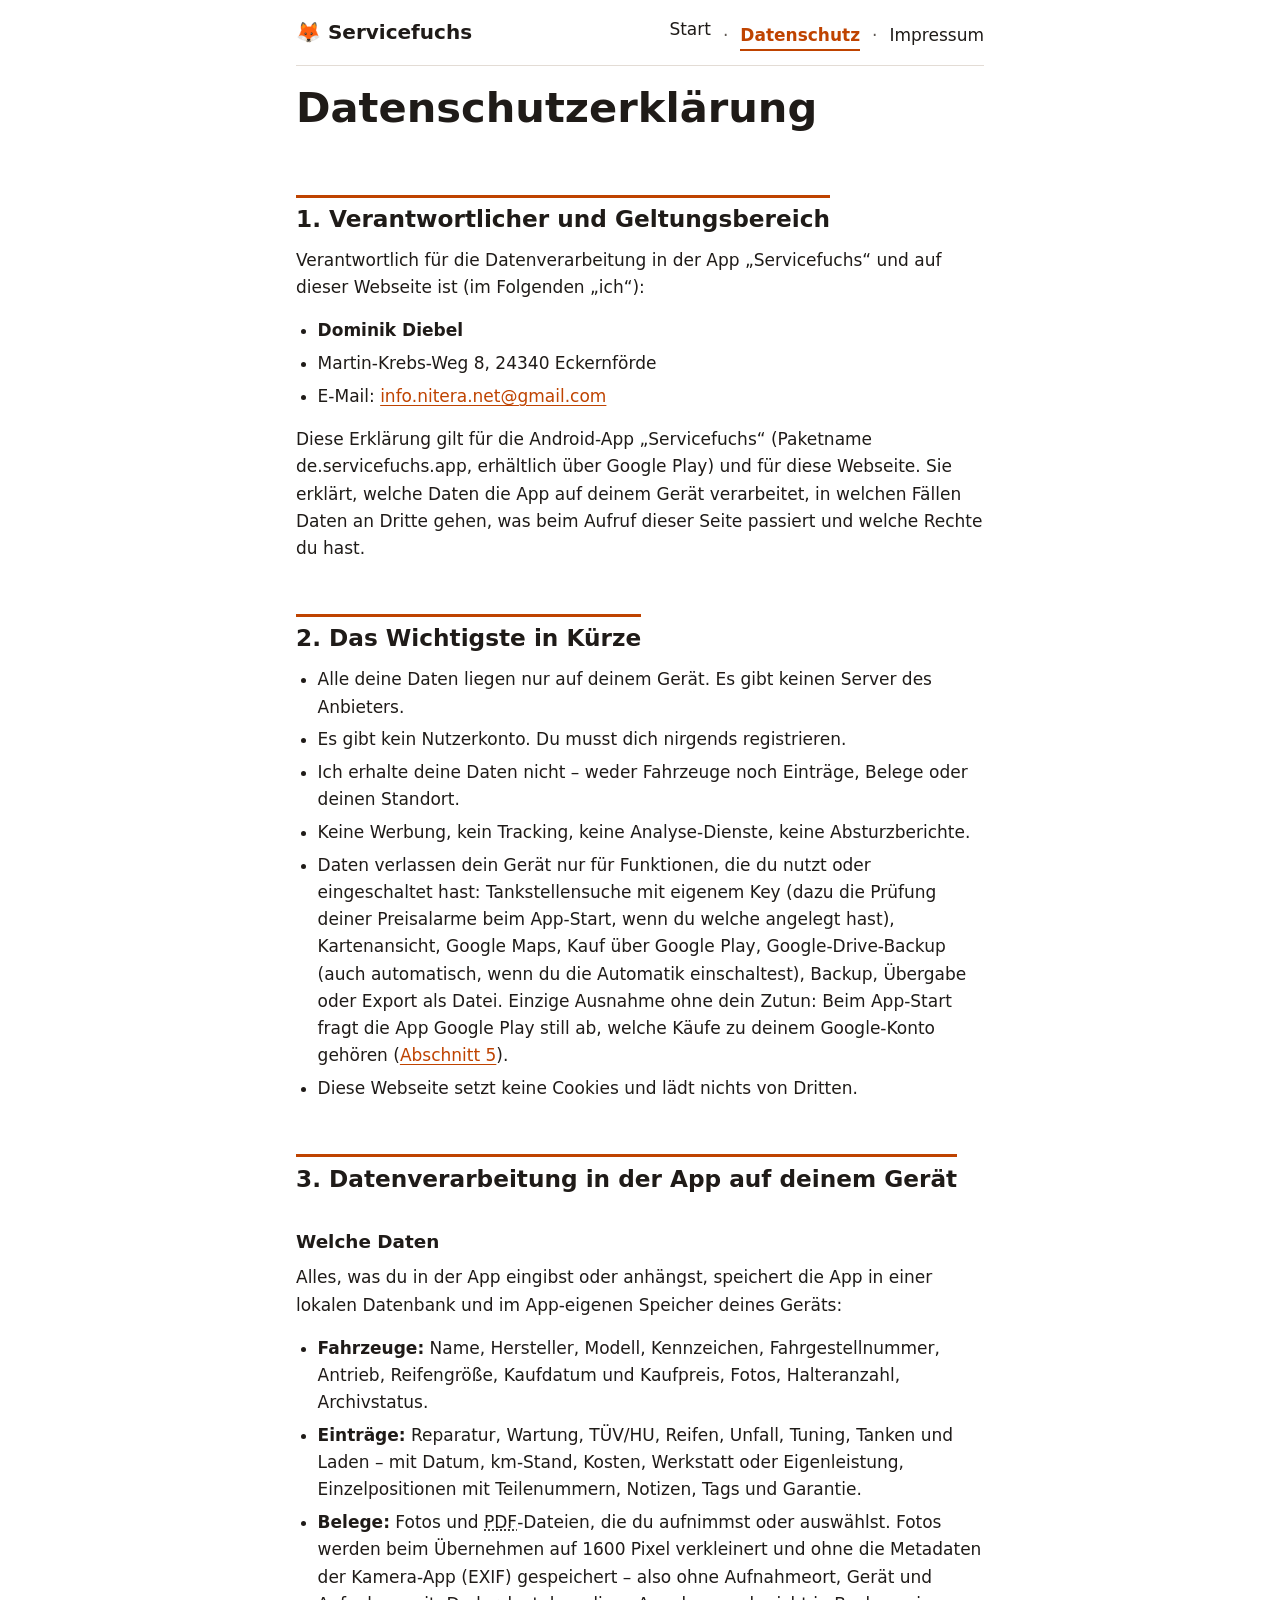
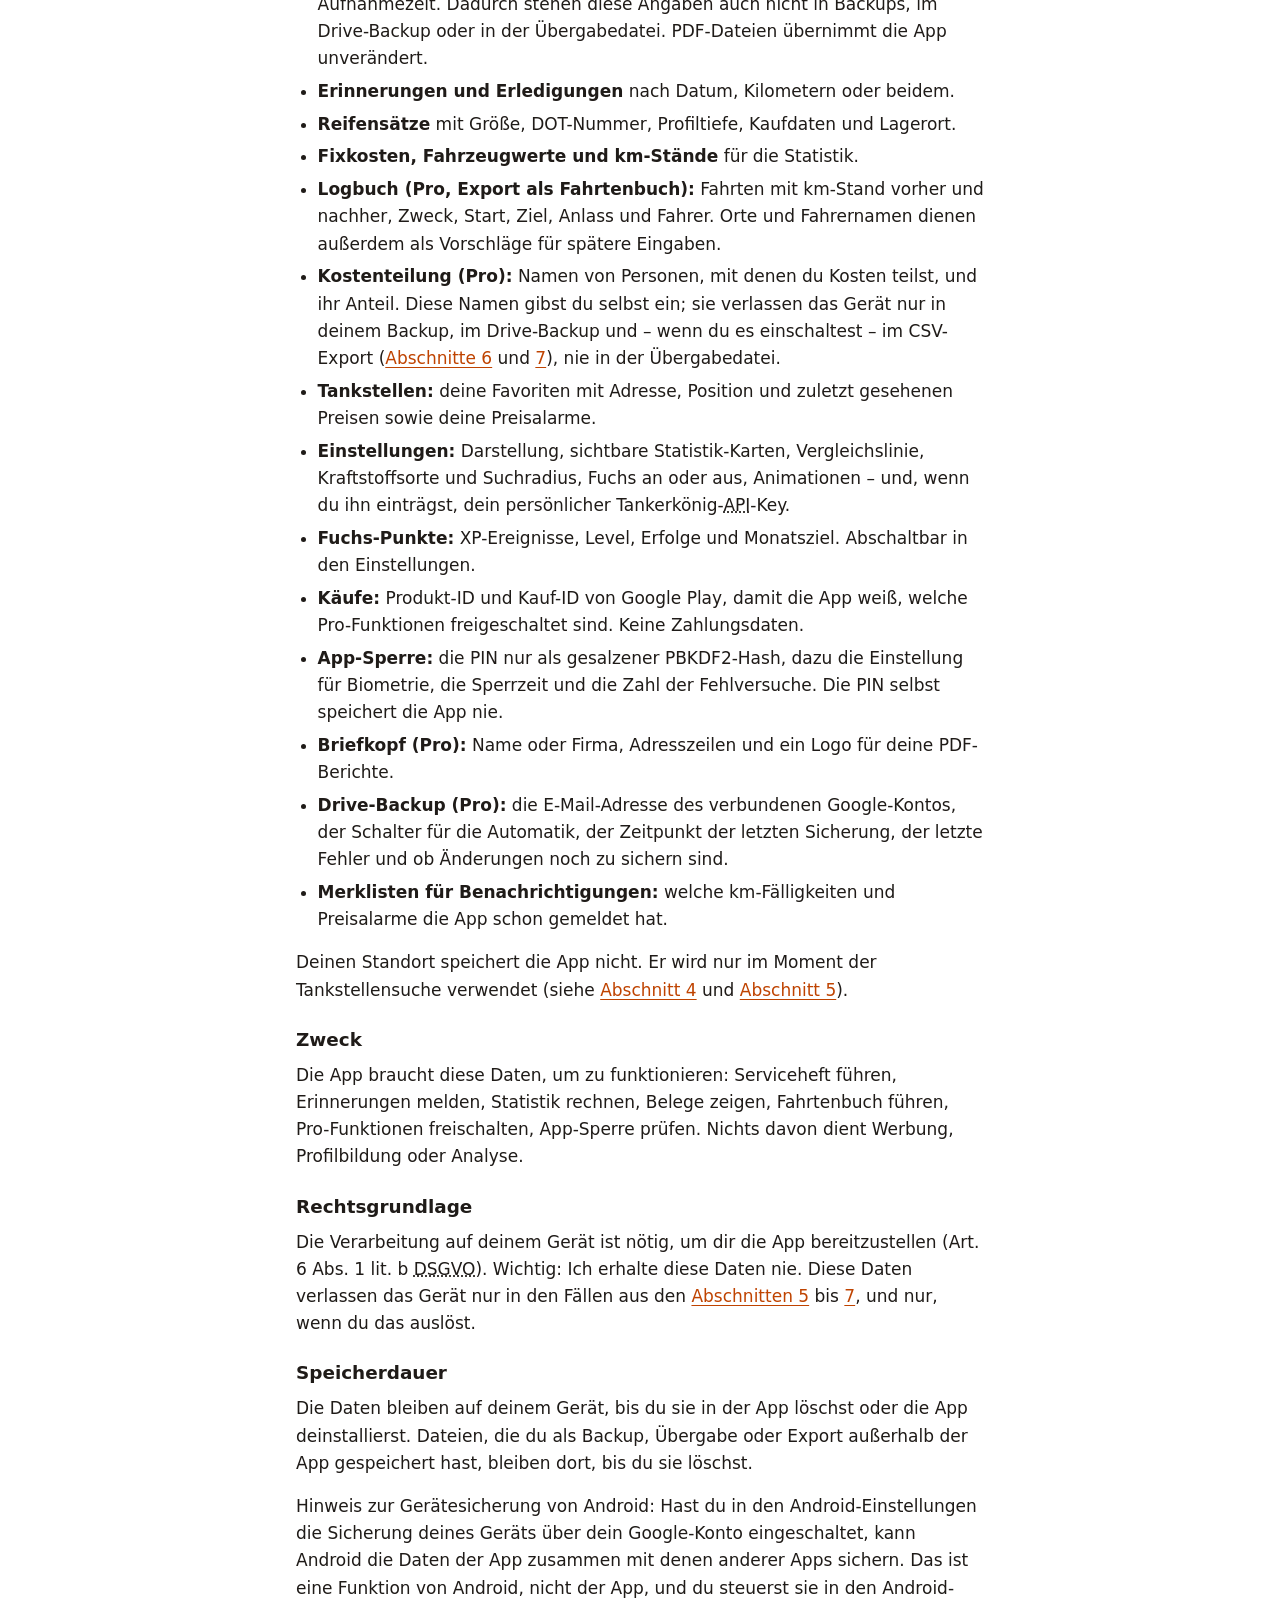
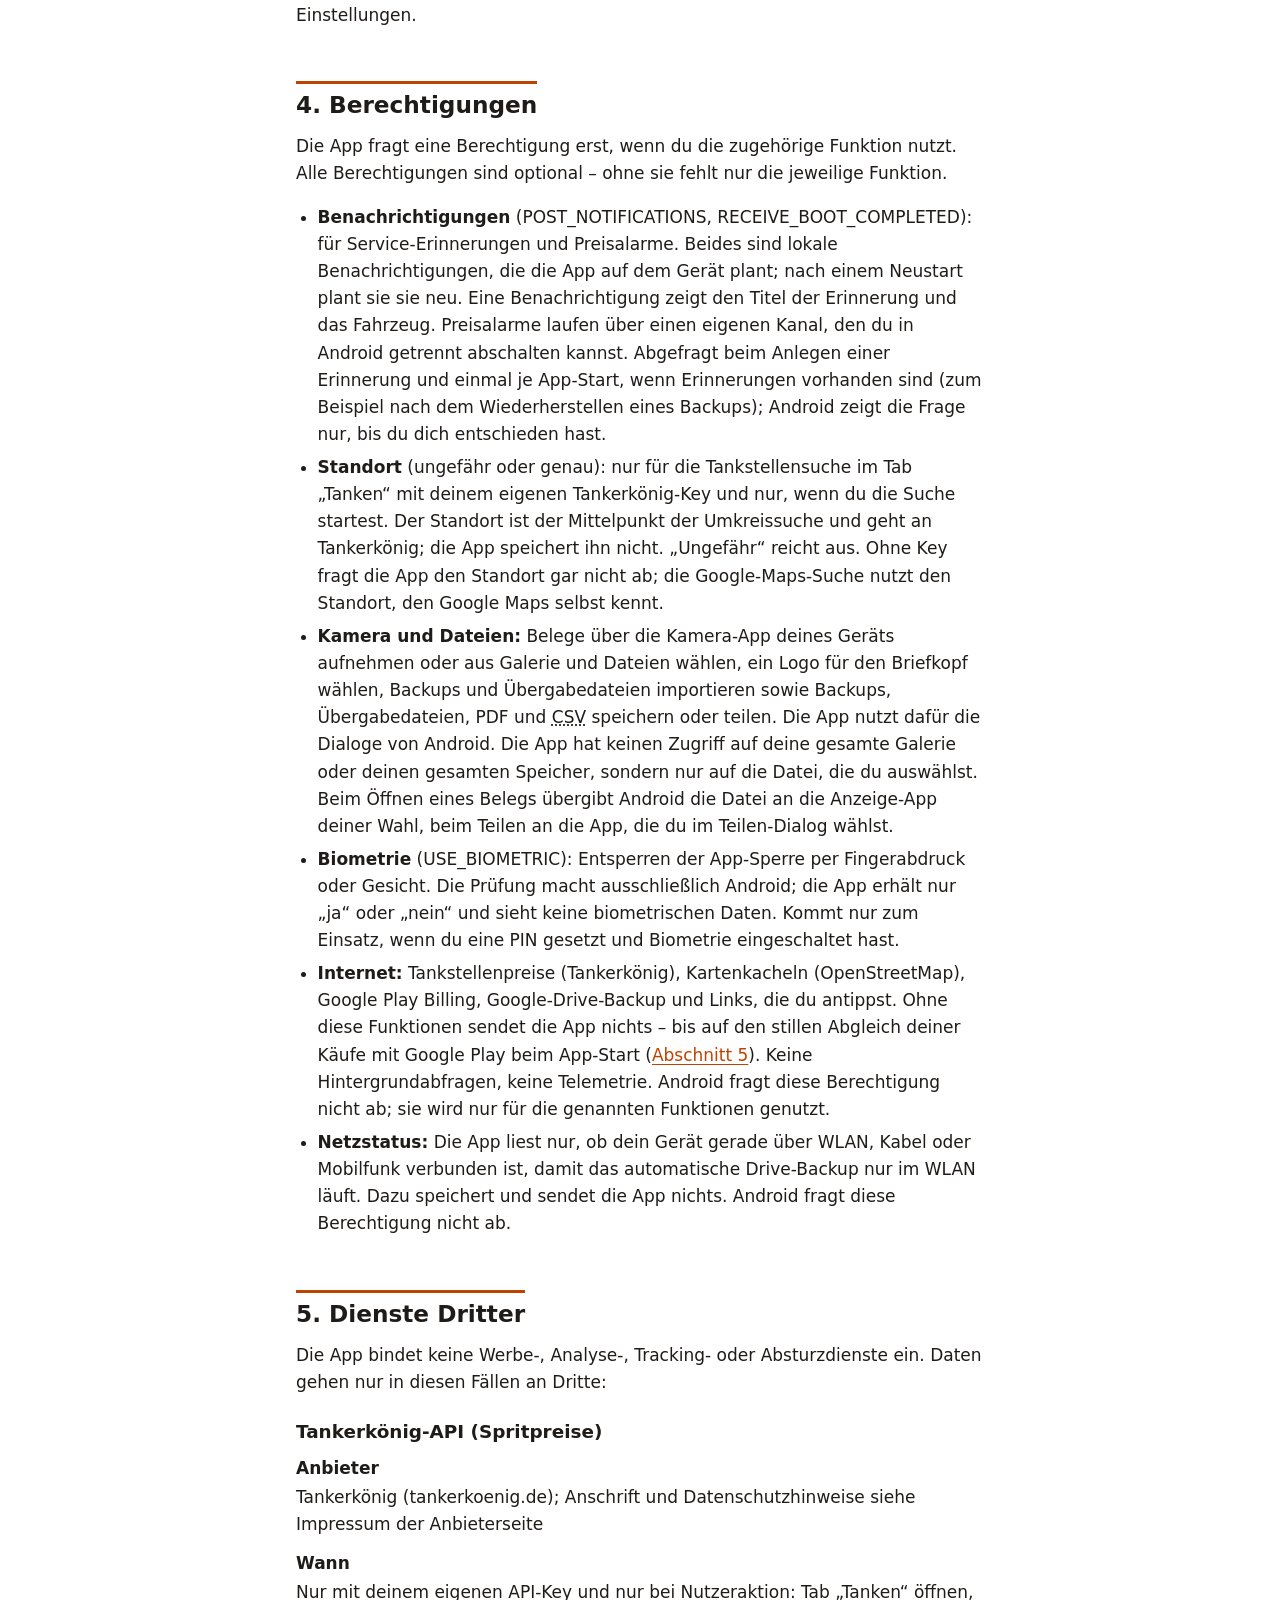
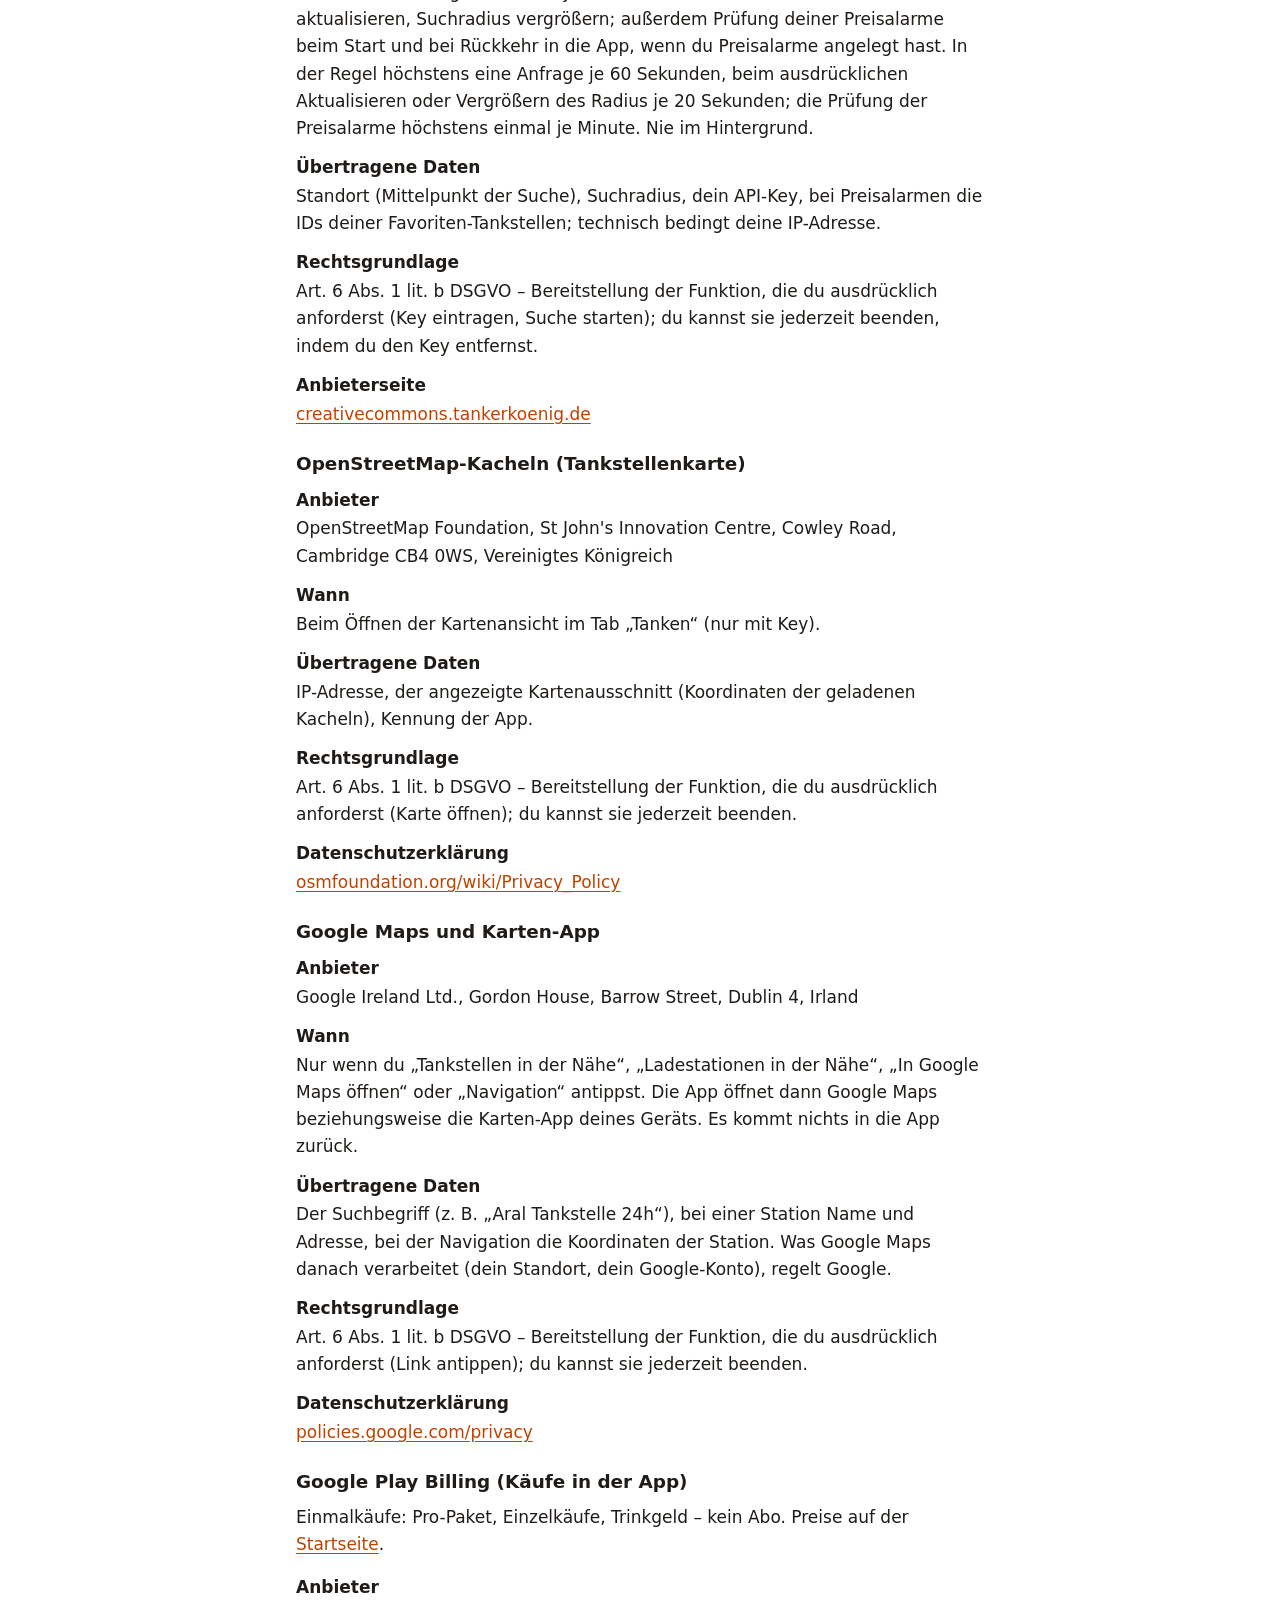
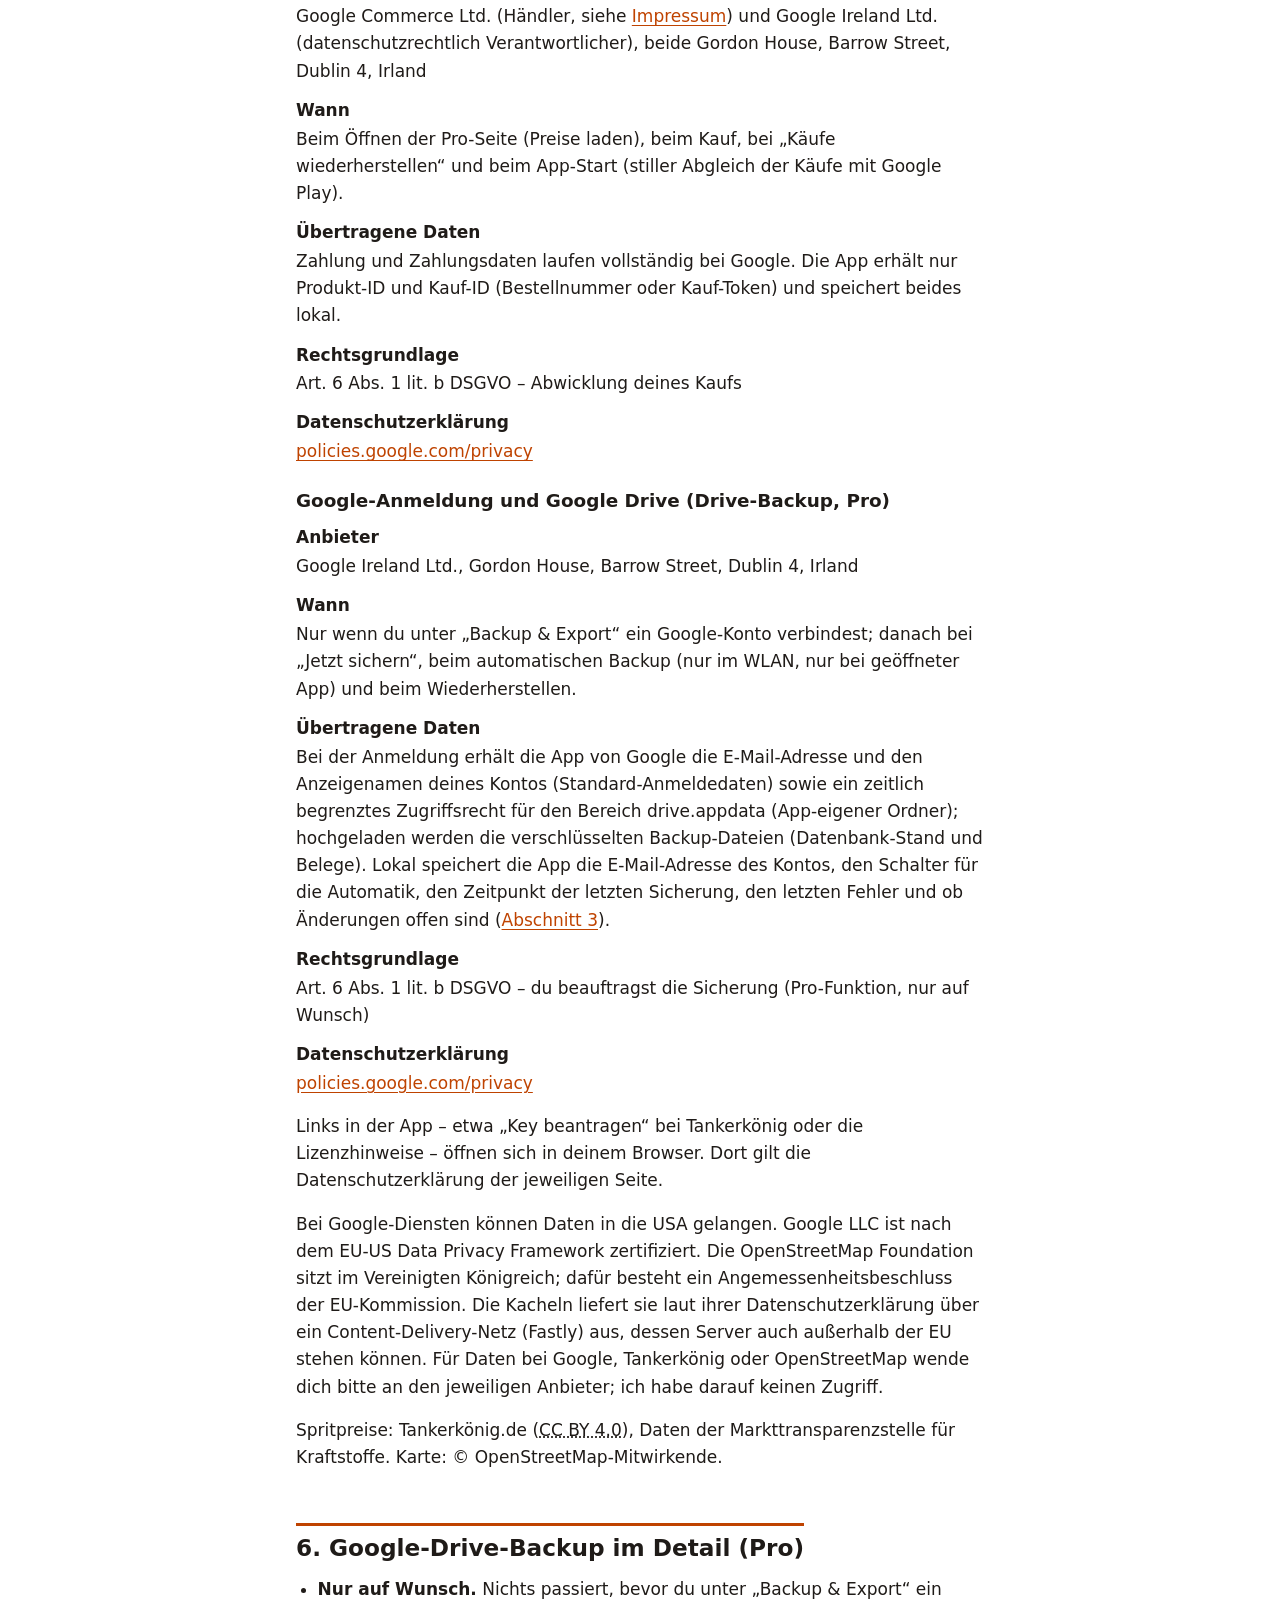
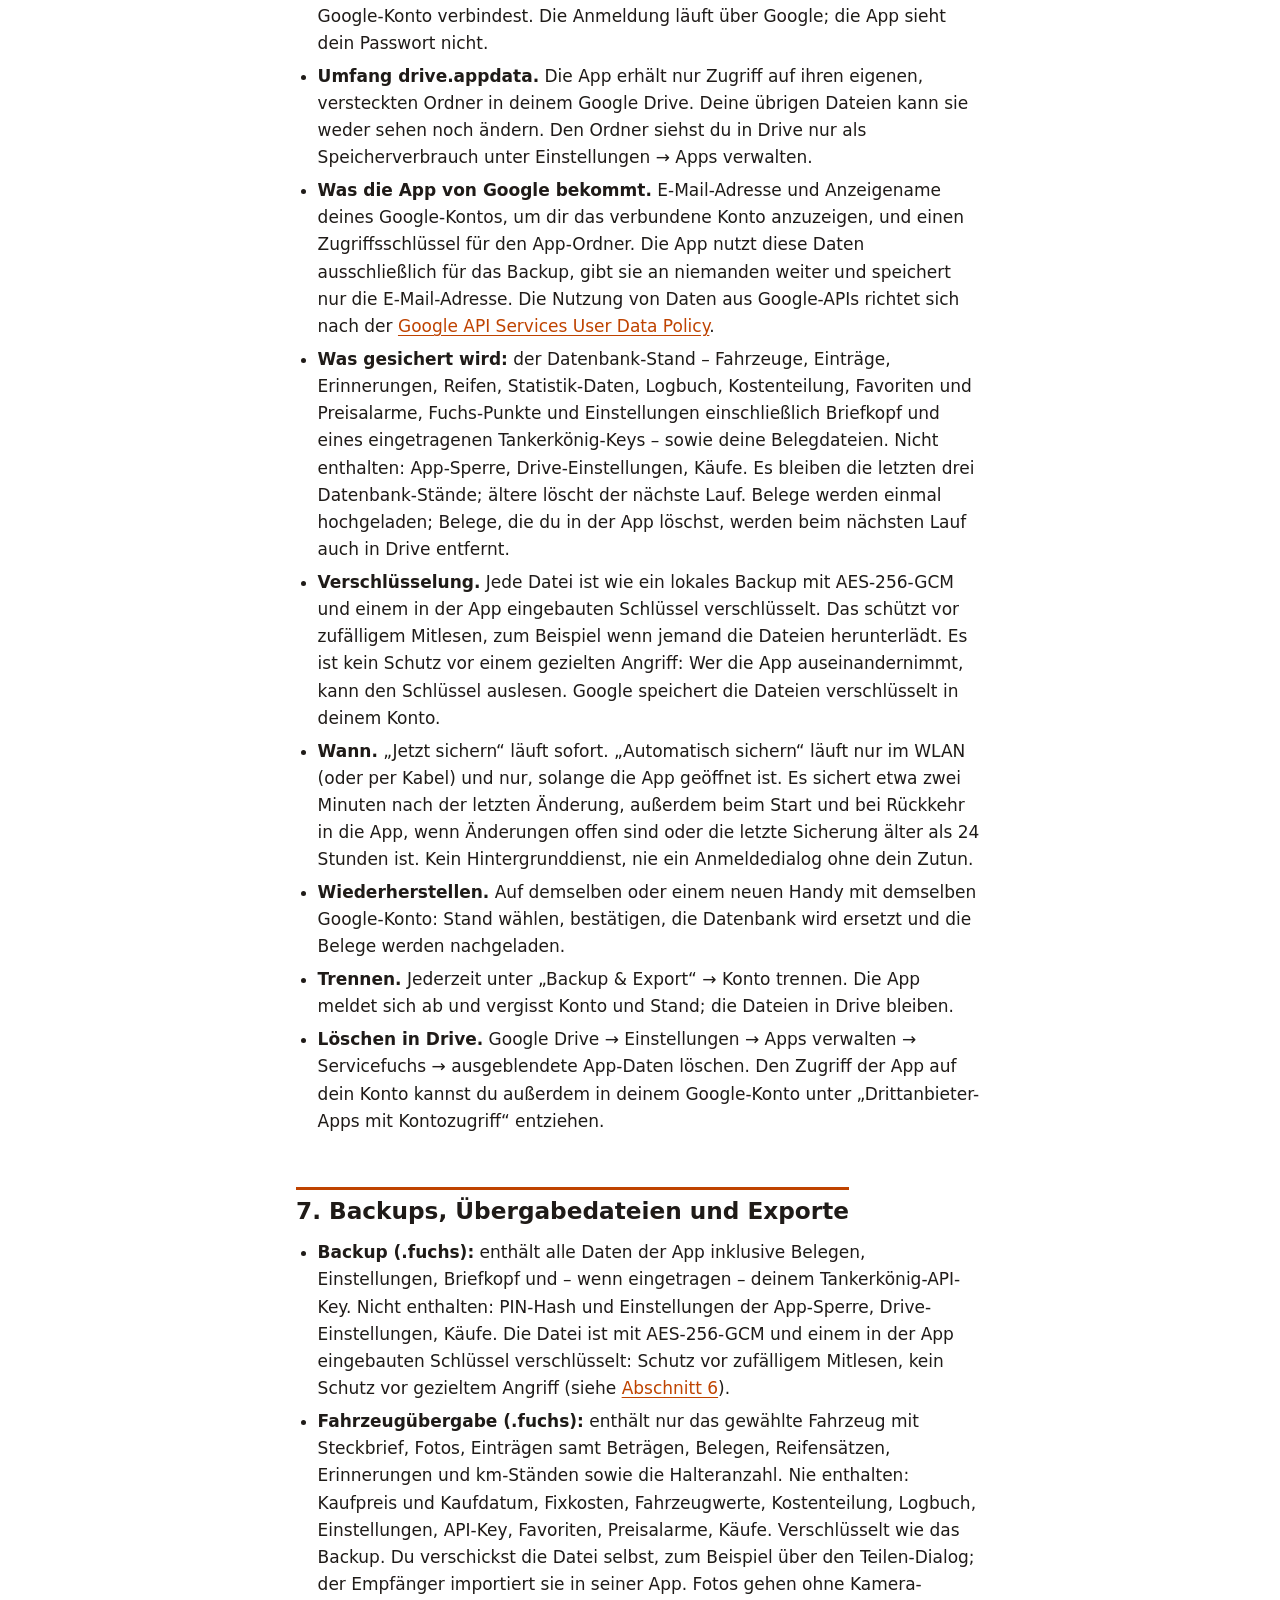
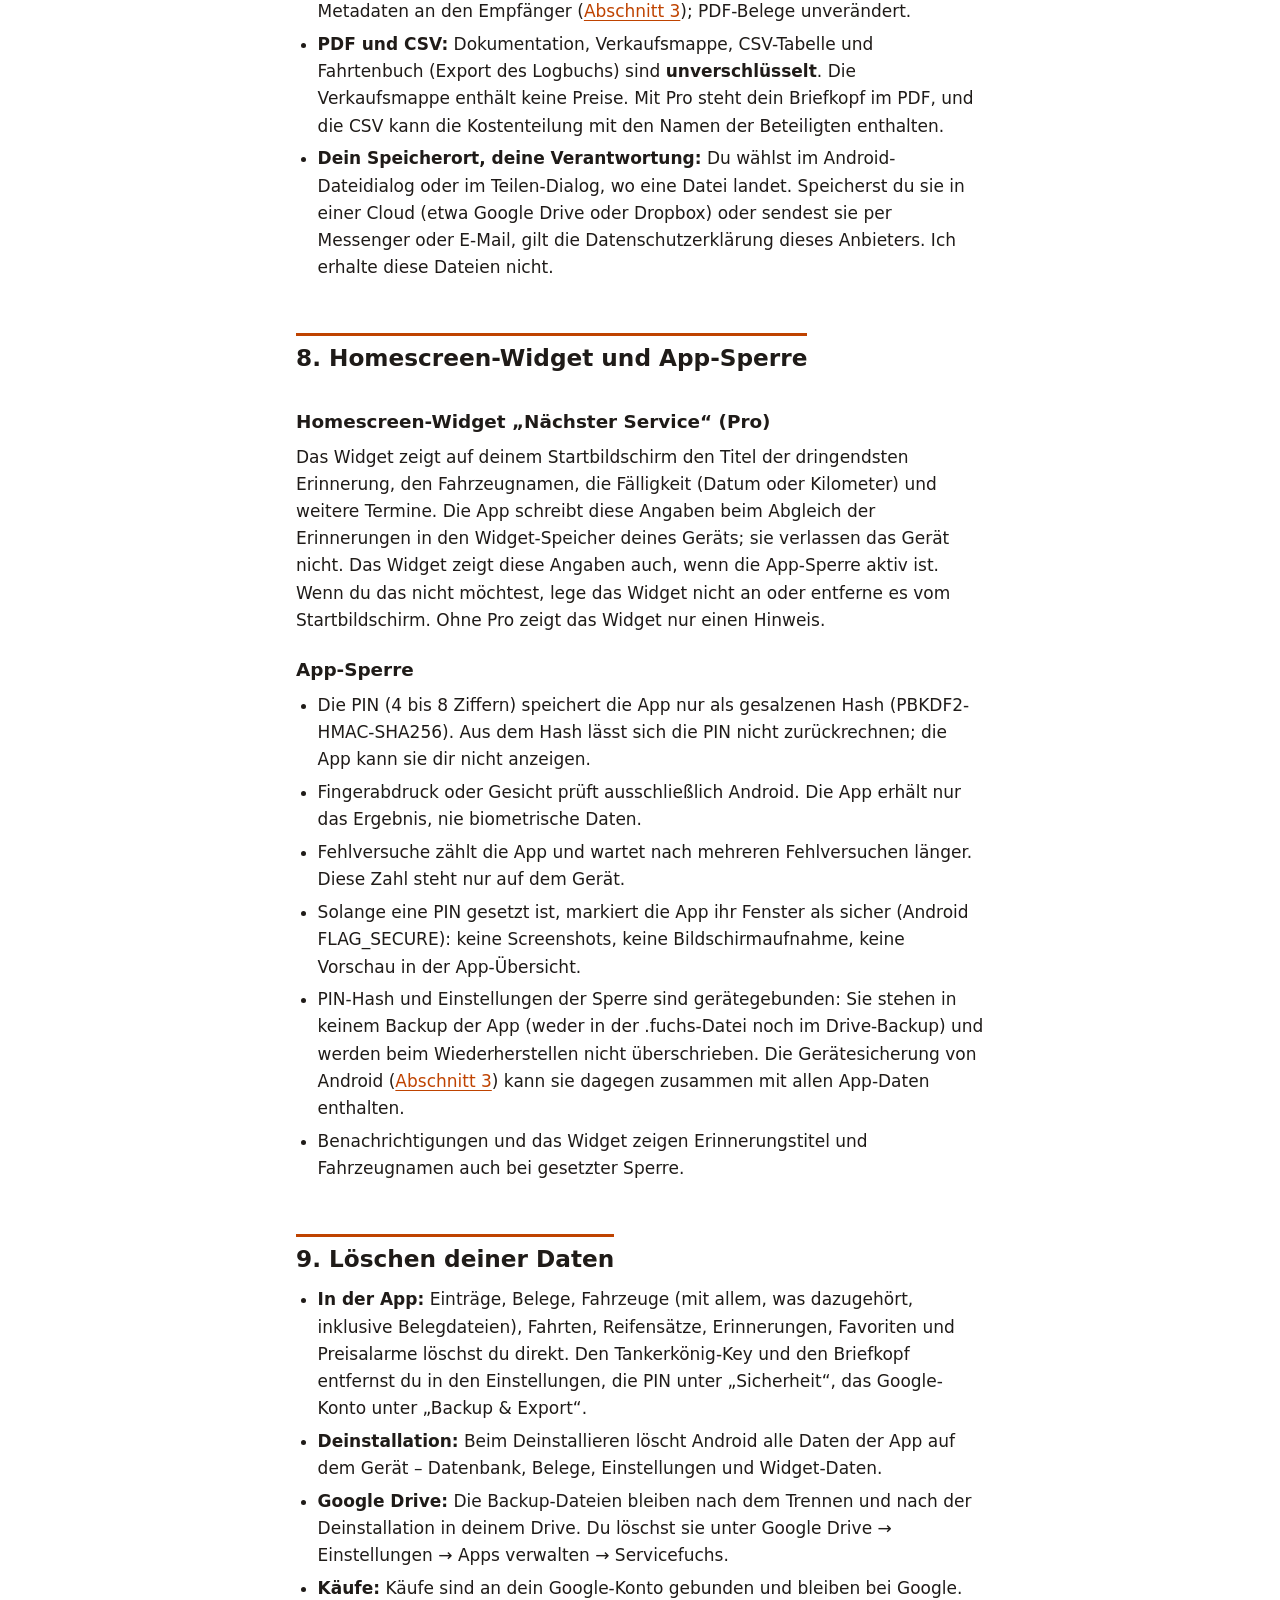
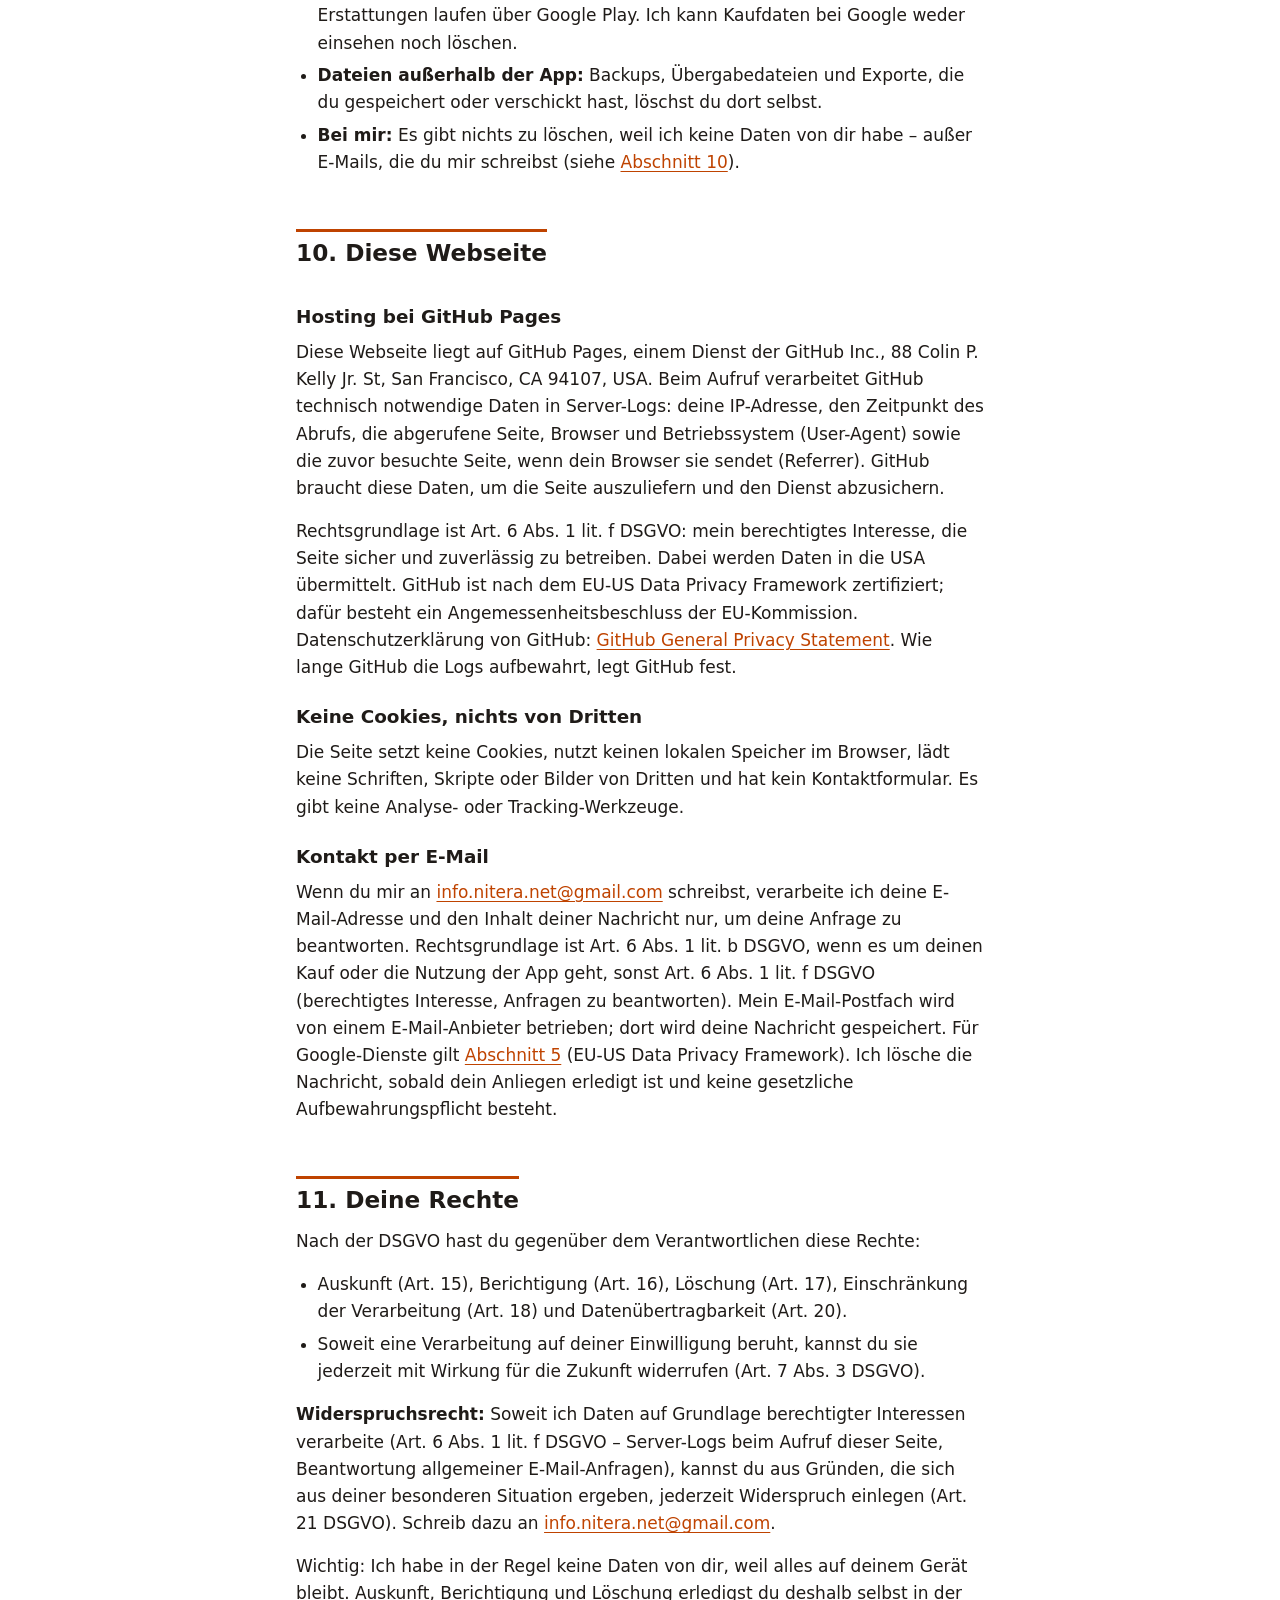
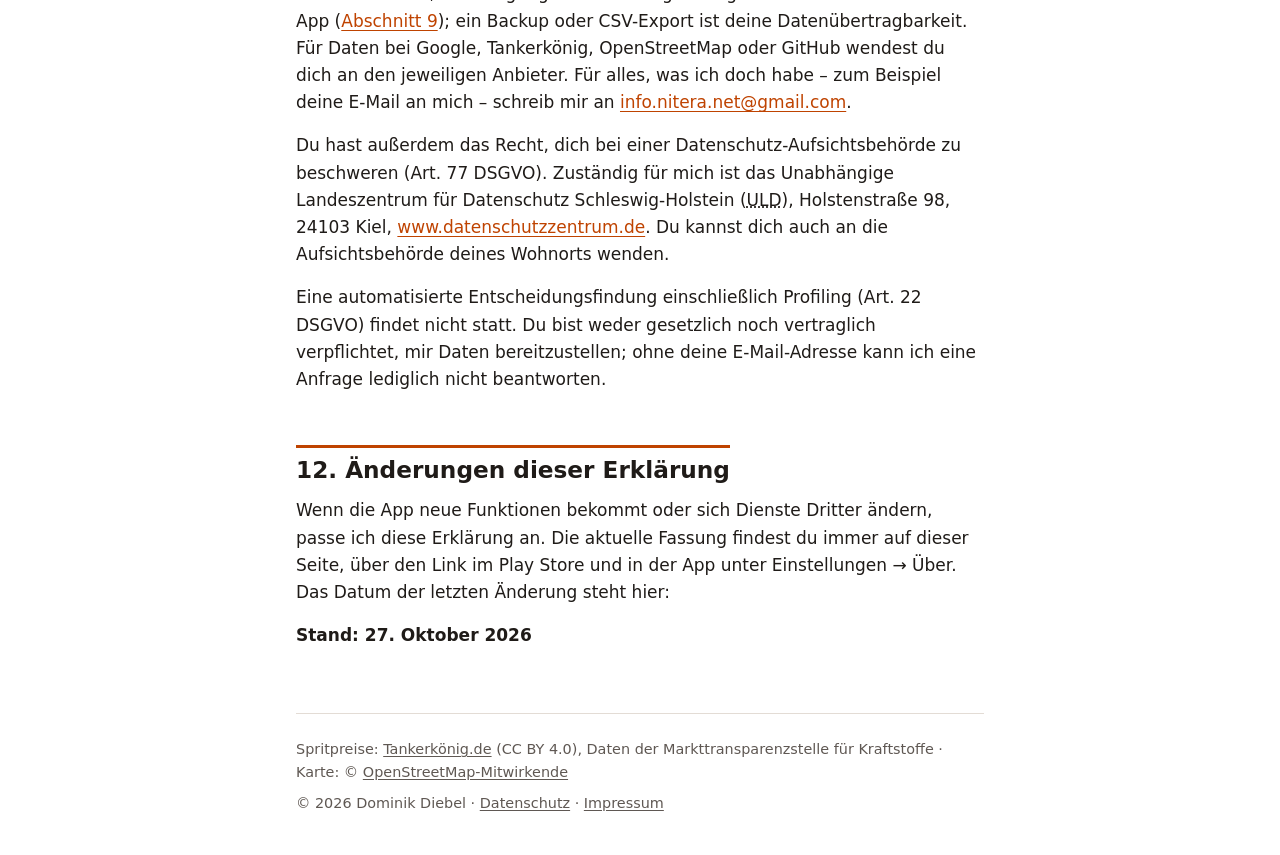
==== commit 33041af1: "Datenschutzerklärung: Belegfotos ohne Kamera-Metadaten (Stand 27.10.2026) Co-Authored-By: Claude Fab" ====
--- a/datenschutz.html
+++ b/datenschutz.html
@@ -47,7 +47,7 @@
 <ul>
   <li><strong>Fahrzeuge:</strong> Name, Hersteller, Modell, Kennzeichen, Fahrgestellnummer, Antrieb, Reifengröße, Kaufdatum und Kaufpreis, Fotos, Halteranzahl, Archivstatus.</li>
   <li><strong>Einträge:</strong> Reparatur, Wartung, TÜV/HU, Reifen, Unfall, Tuning, Tanken und Laden – mit Datum, km-Stand, Kosten, Werkstatt oder Eigenleistung, Einzelpositionen mit Teilenummern, Notizen, Tags und Garantie.</li>
-  <li><strong>Belege:</strong> Fotos und <abbr title="Portable Document Format">PDF</abbr>-Dateien, die du aufnimmst oder auswählst. Fotos werden beim Aufnehmen auf 1600 Pixel verkleinert. Fotos behalten die Metadaten deiner Kamera-App (EXIF), darunter – wenn du dort die Standortspeicherung eingeschaltet hast – den Aufnahmeort. Die App wertet diese Metadaten nicht aus, entfernt sie aber auch nicht; sie bleiben in Backups, im Drive-Backup und in der Übergabedatei erhalten. Wenn du das nicht möchtest, schalte die Standortspeicherung in deiner Kamera-App aus.</li>
+  <li><strong>Belege:</strong> Fotos und <abbr title="Portable Document Format">PDF</abbr>-Dateien, die du aufnimmst oder auswählst. Fotos werden beim Übernehmen auf 1600 Pixel verkleinert und ohne die Metadaten der Kamera-App (EXIF) gespeichert – also ohne Aufnahmeort, Gerät und Aufnahmezeit. Dadurch stehen diese Angaben auch nicht in Backups, im Drive-Backup oder in der Übergabedatei. PDF-Dateien übernimmt die App unverändert.</li>
   <li><strong>Erinnerungen und Erledigungen</strong> nach Datum, Kilometern oder beidem.</li>
   <li><strong>Reifensätze</strong> mit Größe, DOT-Nummer, Profiltiefe, Kaufdaten und Lagerort.</li>
   <li><strong>Fixkosten, Fahrzeugwerte und km-Stände</strong> für die Statistik.</li>
@@ -154,7 +154,7 @@
 <h2 id="dateien">7. Backups, Übergabedateien und Exporte</h2>
 <ul>
   <li><strong>Backup (.fuchs):</strong> enthält alle Daten der App inklusive Belegen, Einstellungen, Briefkopf und – wenn eingetragen – deinem Tankerkönig-API-Key. Nicht enthalten: PIN-Hash und Einstellungen der App-Sperre, Drive-Einstellungen, Käufe. Die Datei ist mit AES-256-GCM und einem in der App eingebauten Schlüssel verschlüsselt: Schutz vor zufälligem Mitlesen, kein Schutz vor gezieltem Angriff (siehe <a href="#drive">Abschnitt 6</a>).</li>
-  <li><strong>Fahrzeugübergabe (.fuchs):</strong> enthält nur das gewählte Fahrzeug mit Steckbrief, Fotos, Einträgen samt Beträgen, Belegen, Reifensätzen, Erinnerungen und km-Ständen sowie die Halteranzahl. Nie enthalten: Kaufpreis und Kaufdatum, Fixkosten, Fahrzeugwerte, Kostenteilung, Logbuch, Einstellungen, API-Key, Favoriten, Preisalarme, Käufe. Verschlüsselt wie das Backup. Du verschickst die Datei selbst, zum Beispiel über den Teilen-Dialog; der Empfänger importiert sie in seiner App. Fotos und Belege gehen mit ihren Metadaten an den Empfänger (<a href="#app">Abschnitt 3</a>).</li>
+  <li><strong>Fahrzeugübergabe (.fuchs):</strong> enthält nur das gewählte Fahrzeug mit Steckbrief, Fotos, Einträgen samt Beträgen, Belegen, Reifensätzen, Erinnerungen und km-Ständen sowie die Halteranzahl. Nie enthalten: Kaufpreis und Kaufdatum, Fixkosten, Fahrzeugwerte, Kostenteilung, Logbuch, Einstellungen, API-Key, Favoriten, Preisalarme, Käufe. Verschlüsselt wie das Backup. Du verschickst die Datei selbst, zum Beispiel über den Teilen-Dialog; der Empfänger importiert sie in seiner App. Fotos gehen ohne Kamera-Metadaten an den Empfänger (<a href="#app">Abschnitt 3</a>); PDF-Belege unverändert.</li>
   <li><strong>PDF und CSV:</strong> Dokumentation, Verkaufsmappe, CSV-Tabelle und Fahrtenbuch (Export des Logbuchs) sind <strong>unverschlüsselt</strong>. Die Verkaufsmappe enthält keine Preise. Mit Pro steht dein Briefkopf im PDF, und die CSV kann die Kostenteilung mit den Namen der Beteiligten enthalten.</li>
   <li><strong>Dein Speicherort, deine Verantwortung:</strong> Du wählst im Android-Dateidialog oder im Teilen-Dialog, wo eine Datei landet. Speicherst du sie in einer Cloud (etwa Google Drive oder Dropbox) oder sendest sie per Messenger oder E-Mail, gilt die Datenschutzerklärung dieses Anbieters. Ich erhalte diese Dateien nicht.</li>
 </ul>
@@ -204,7 +204,7 @@
 
 <h2 id="aenderungen">12. Änderungen dieser Erklärung</h2>
 <p>Wenn die App neue Funktionen bekommt oder sich Dienste Dritter ändern, passe ich diese Erklärung an. Die aktuelle Fassung findest du immer auf dieser Seite, über den Link im Play Store und in der App unter Einstellungen → Über. Das Datum der letzten Änderung steht hier:</p>
-<p><strong>Stand: 26. Oktober 2026</strong></p>
+<p><strong>Stand: 27. Oktober 2026</strong></p>
   </main>
 
   <footer>
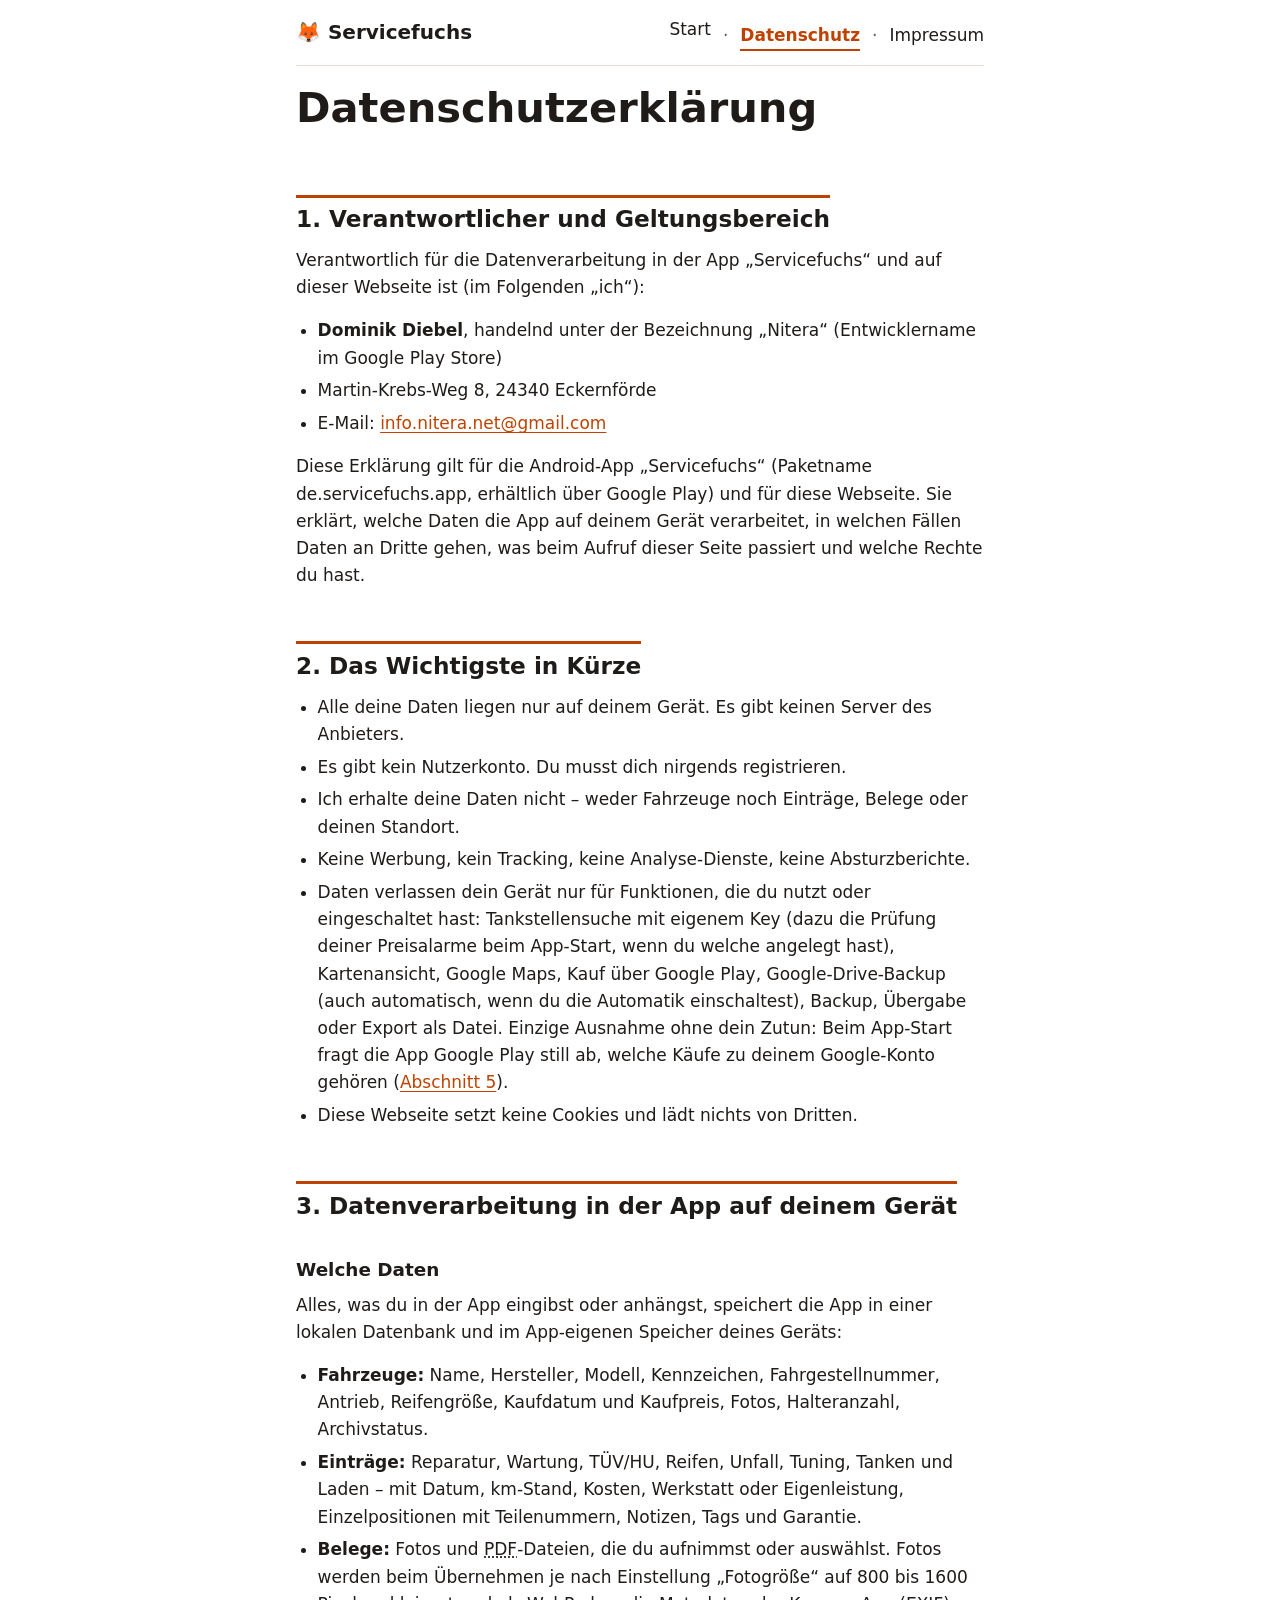
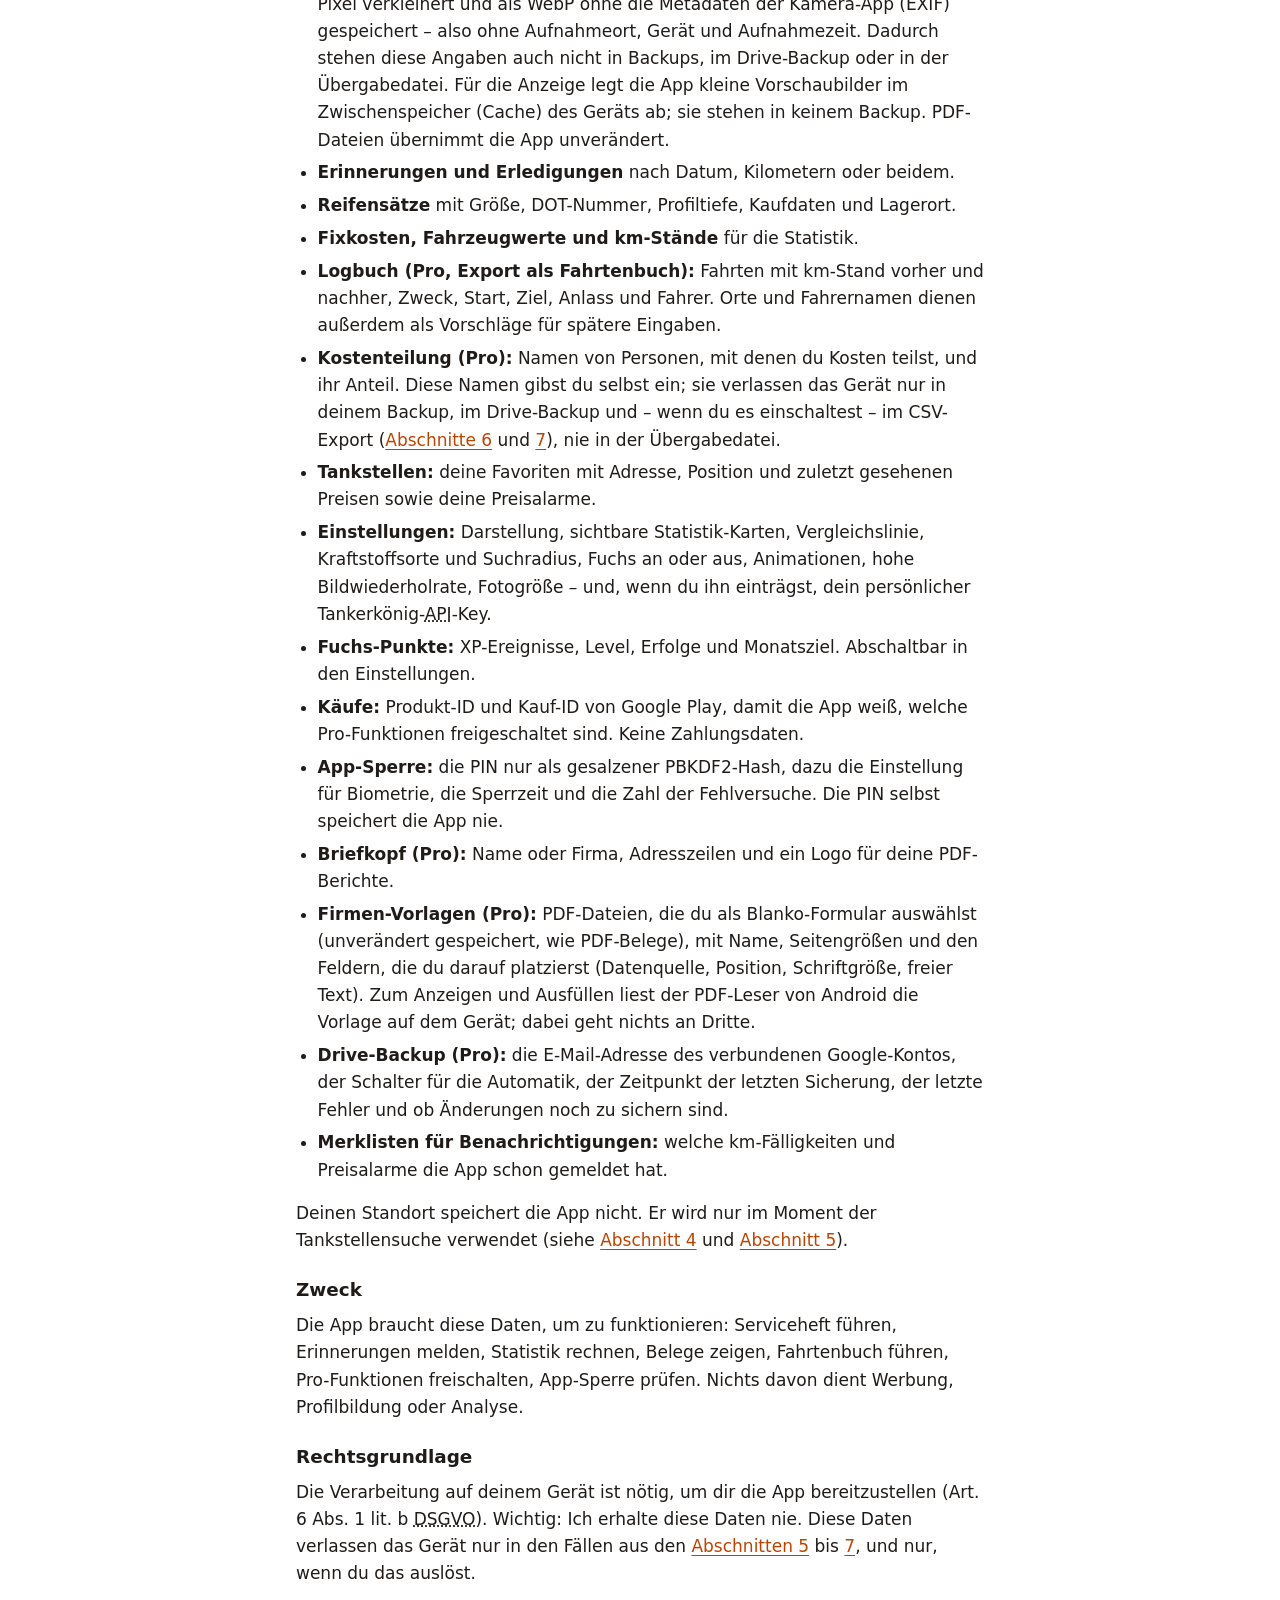
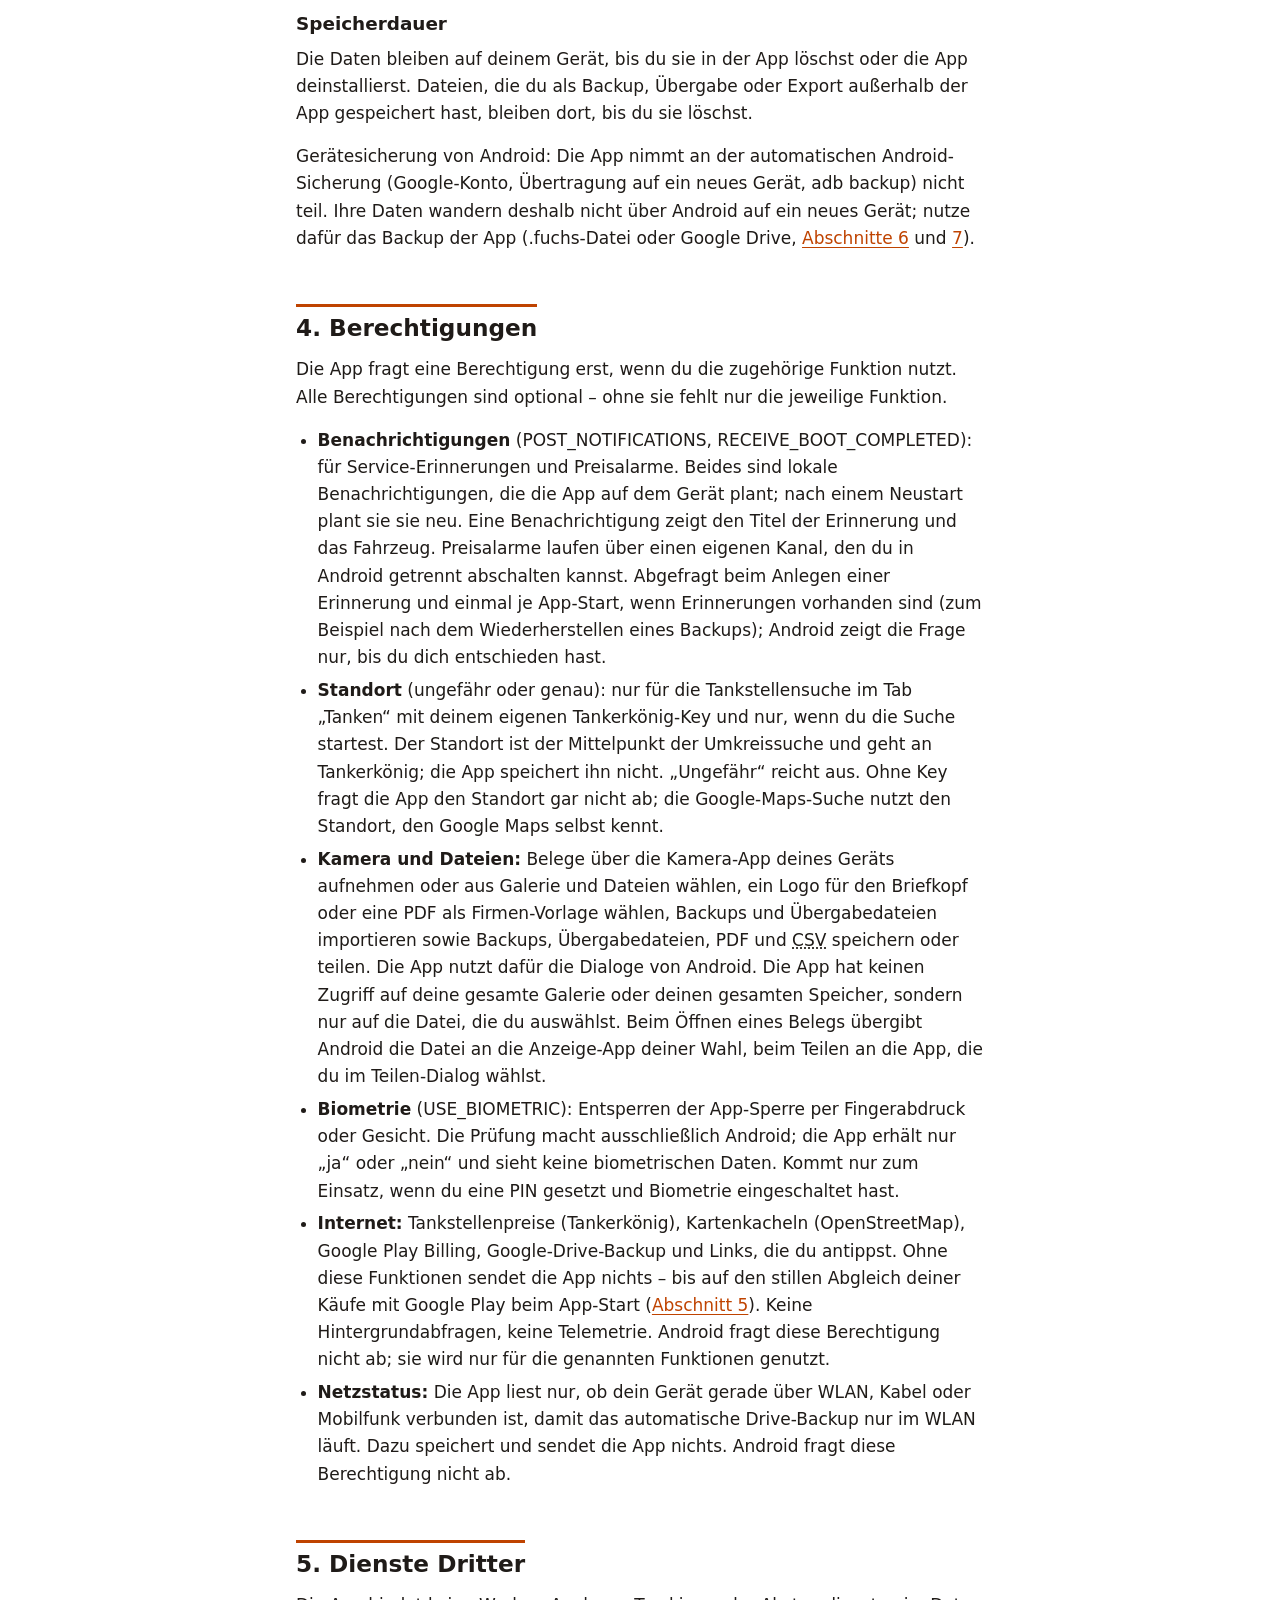
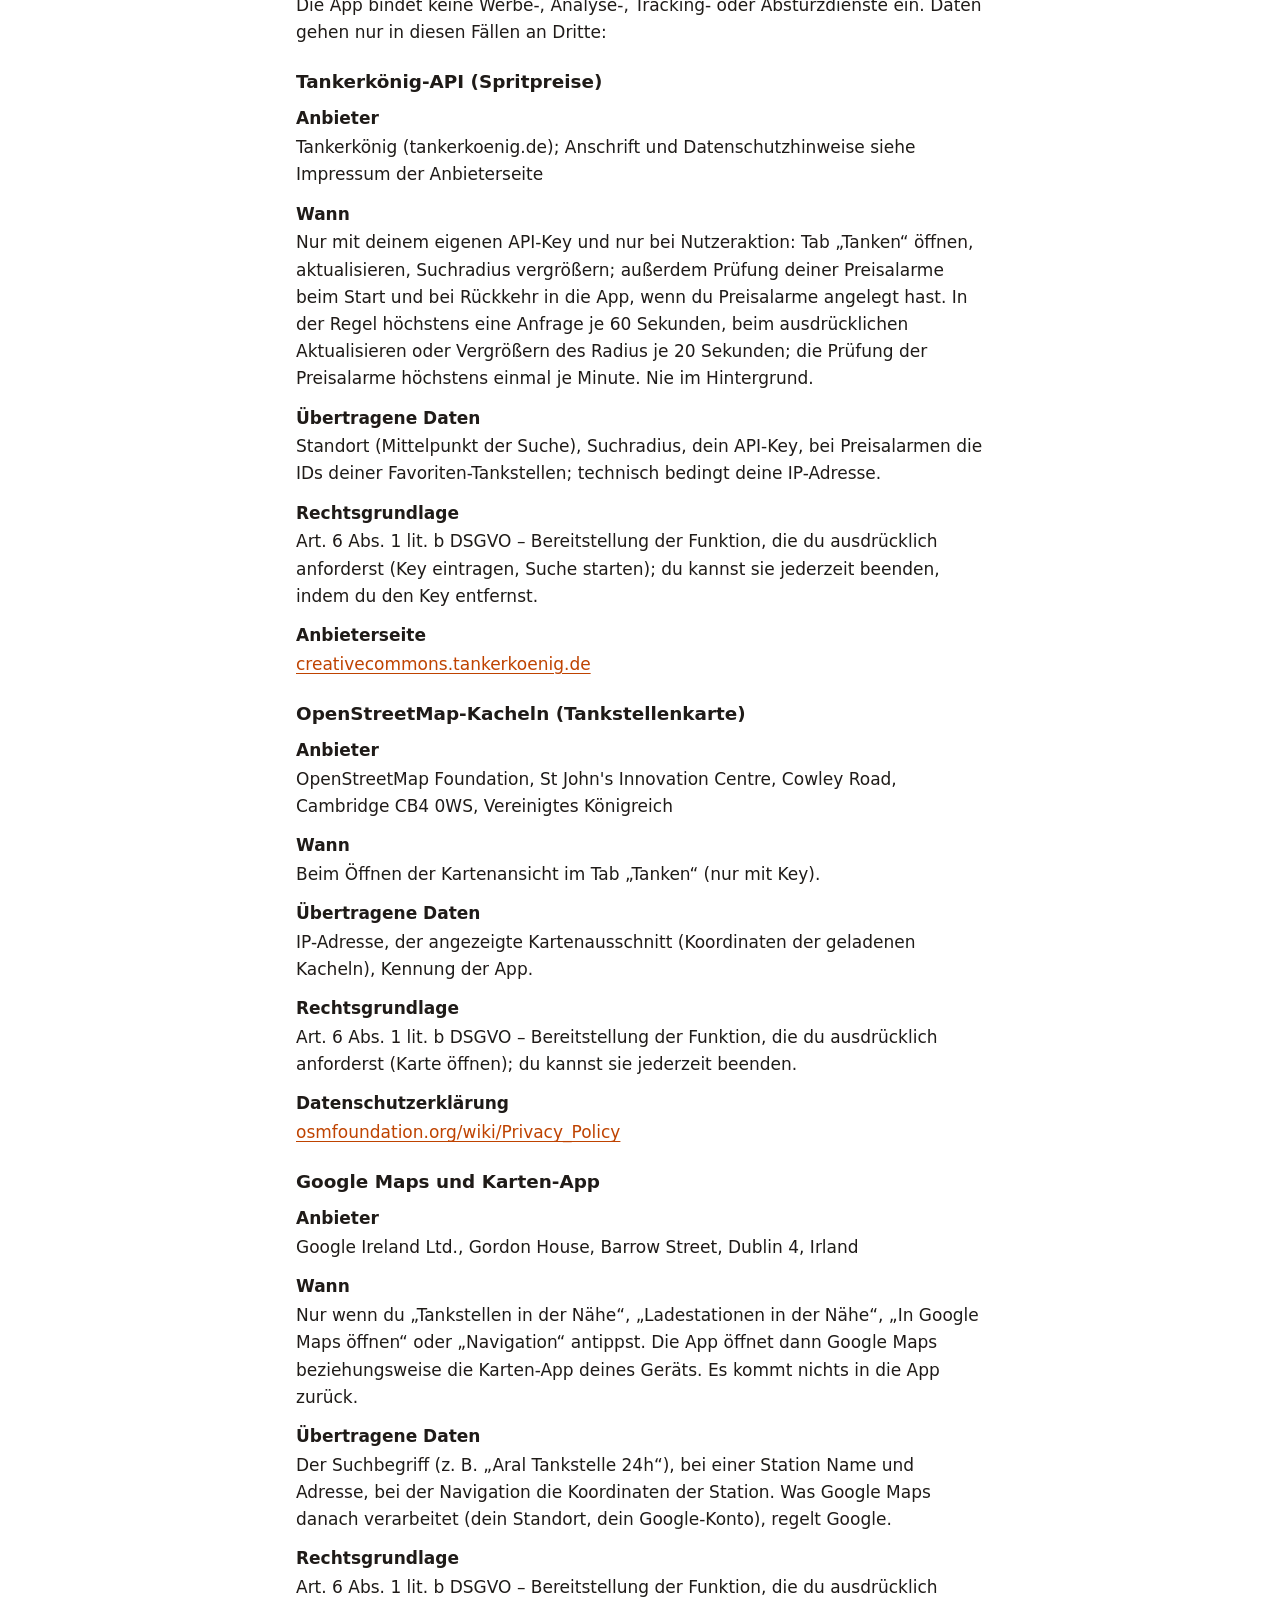
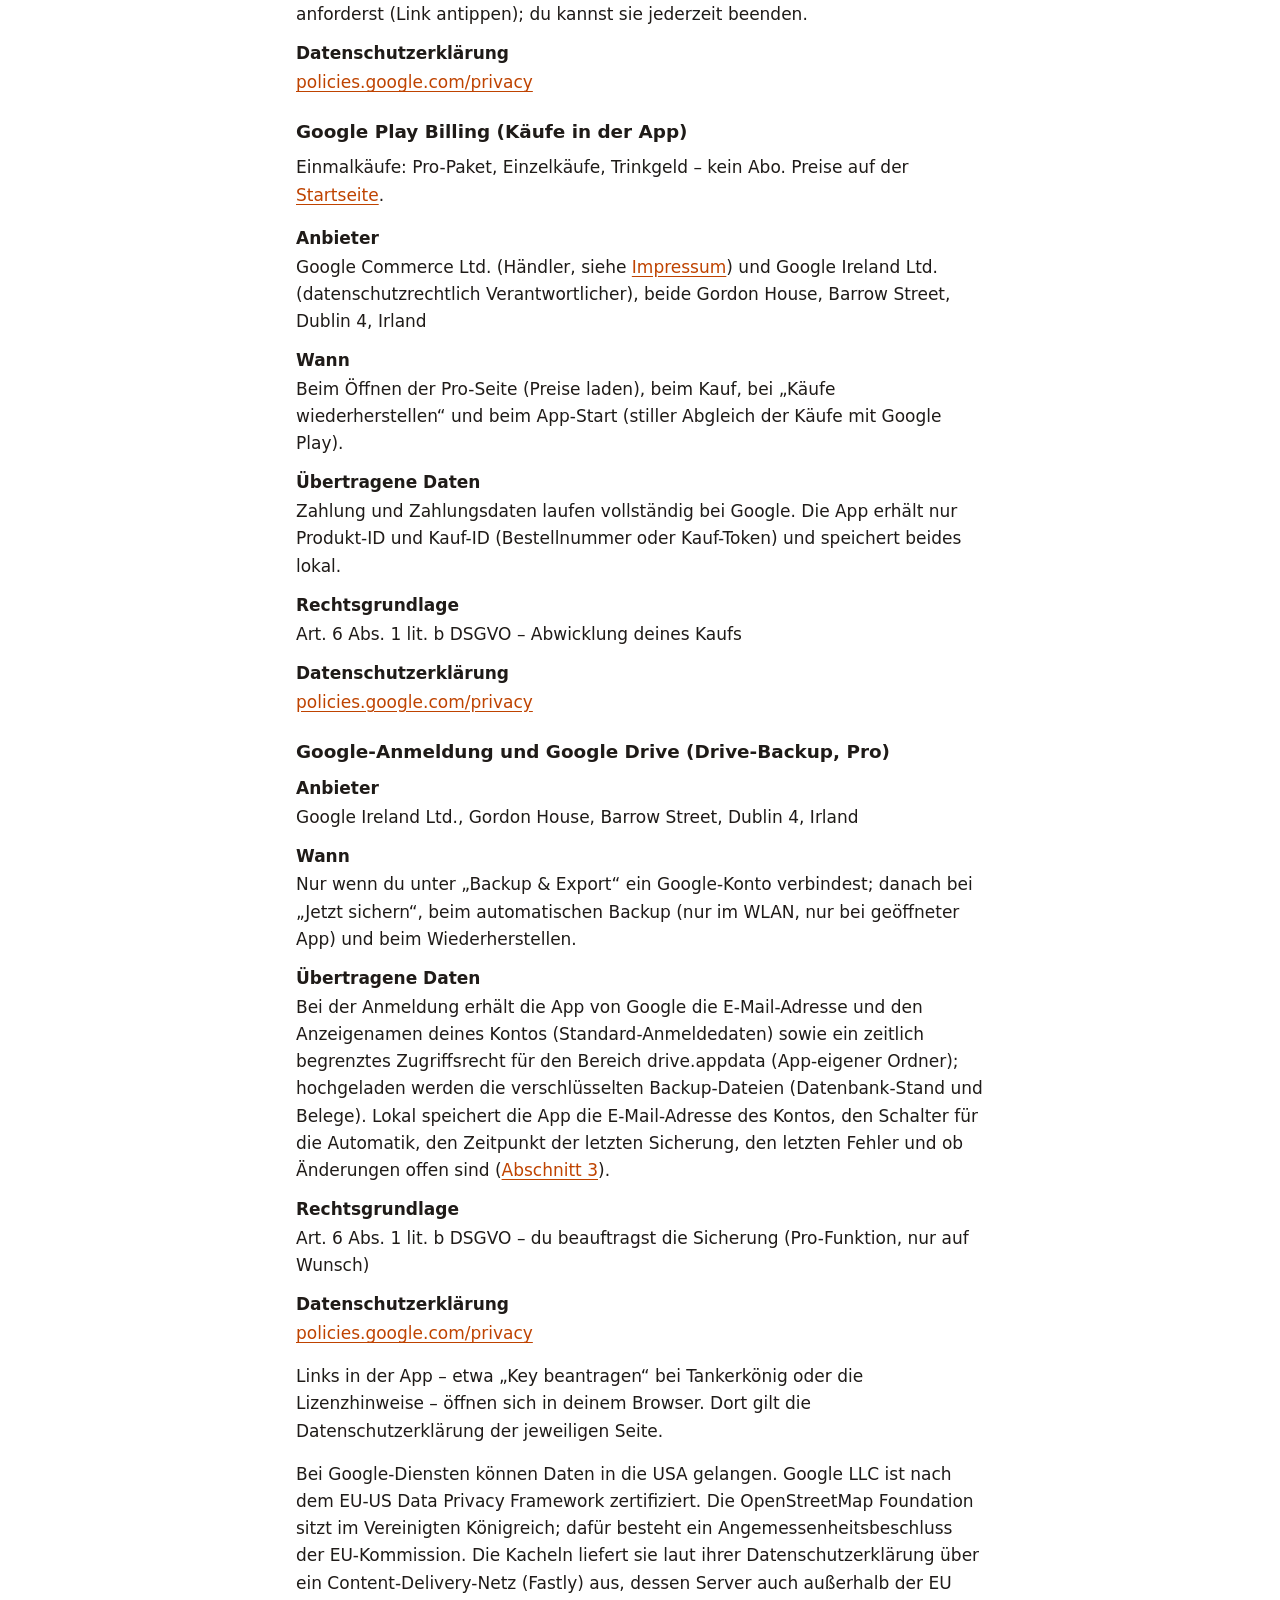
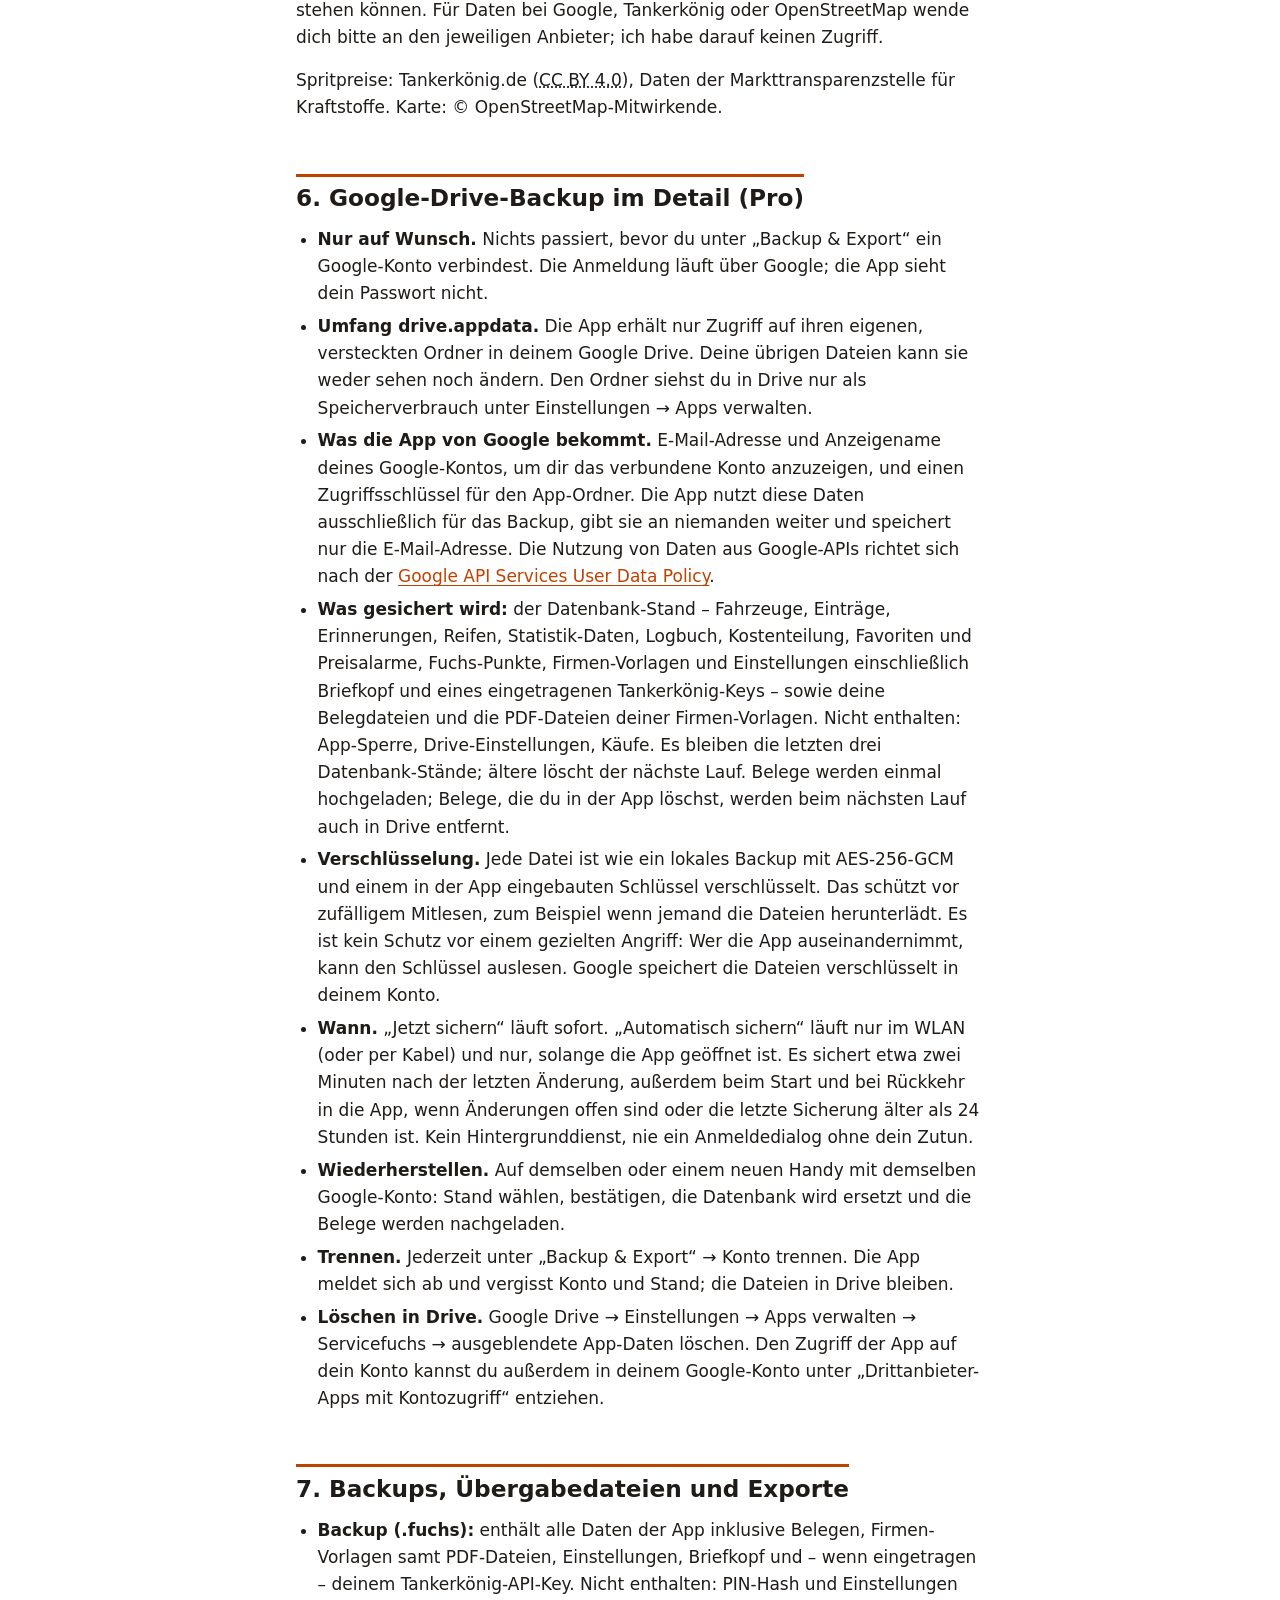
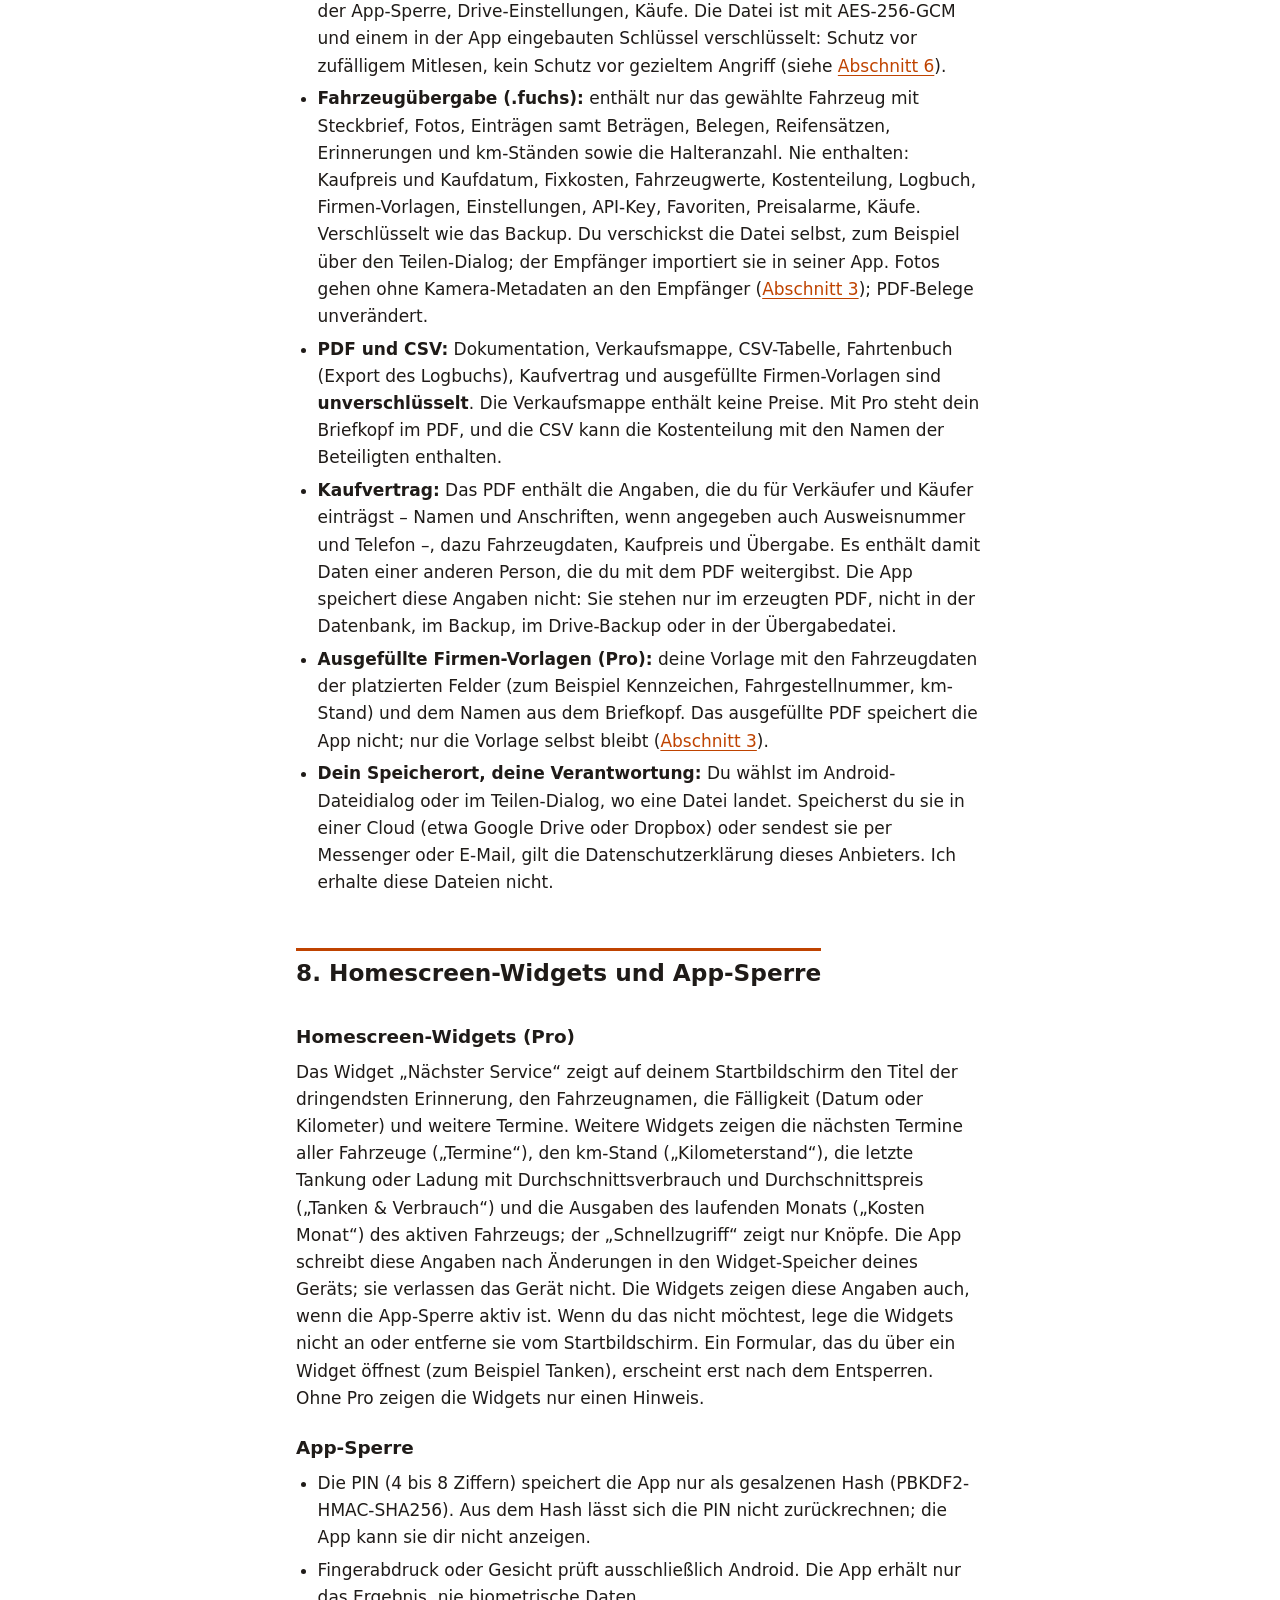
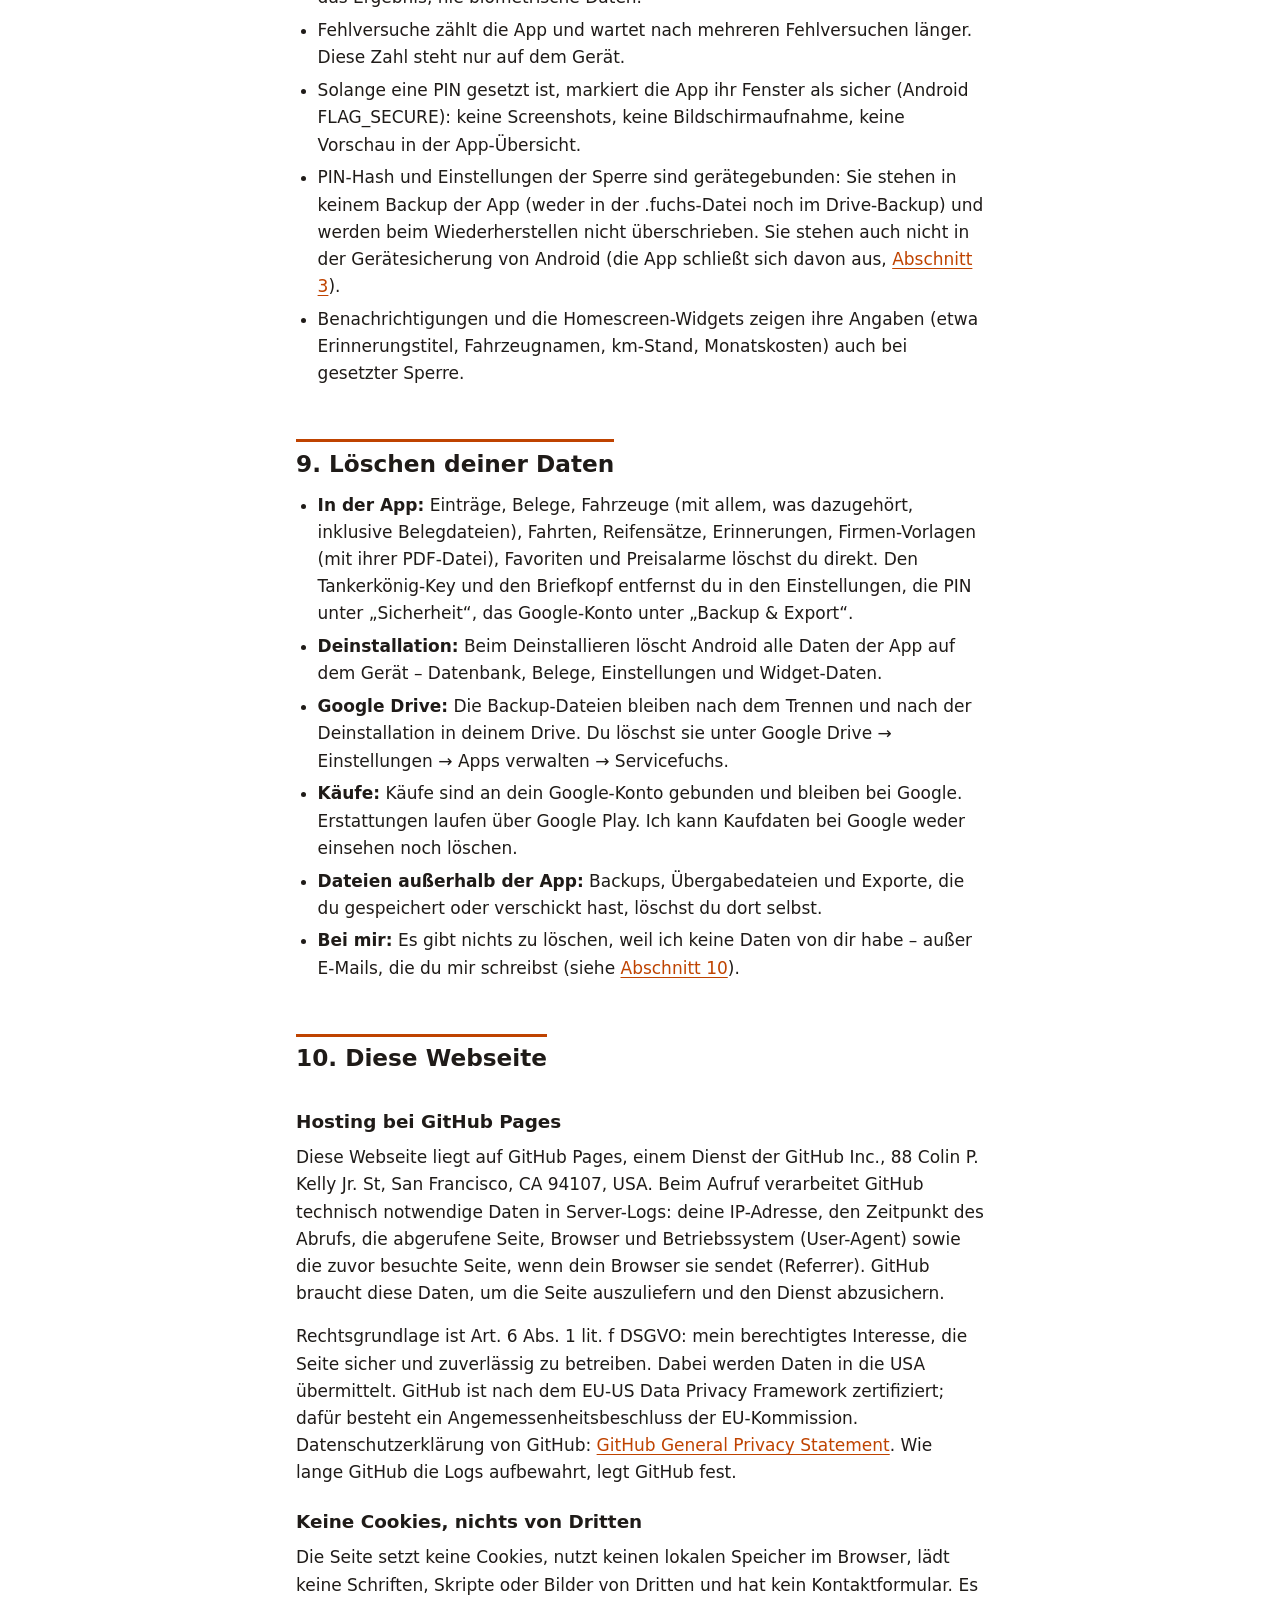
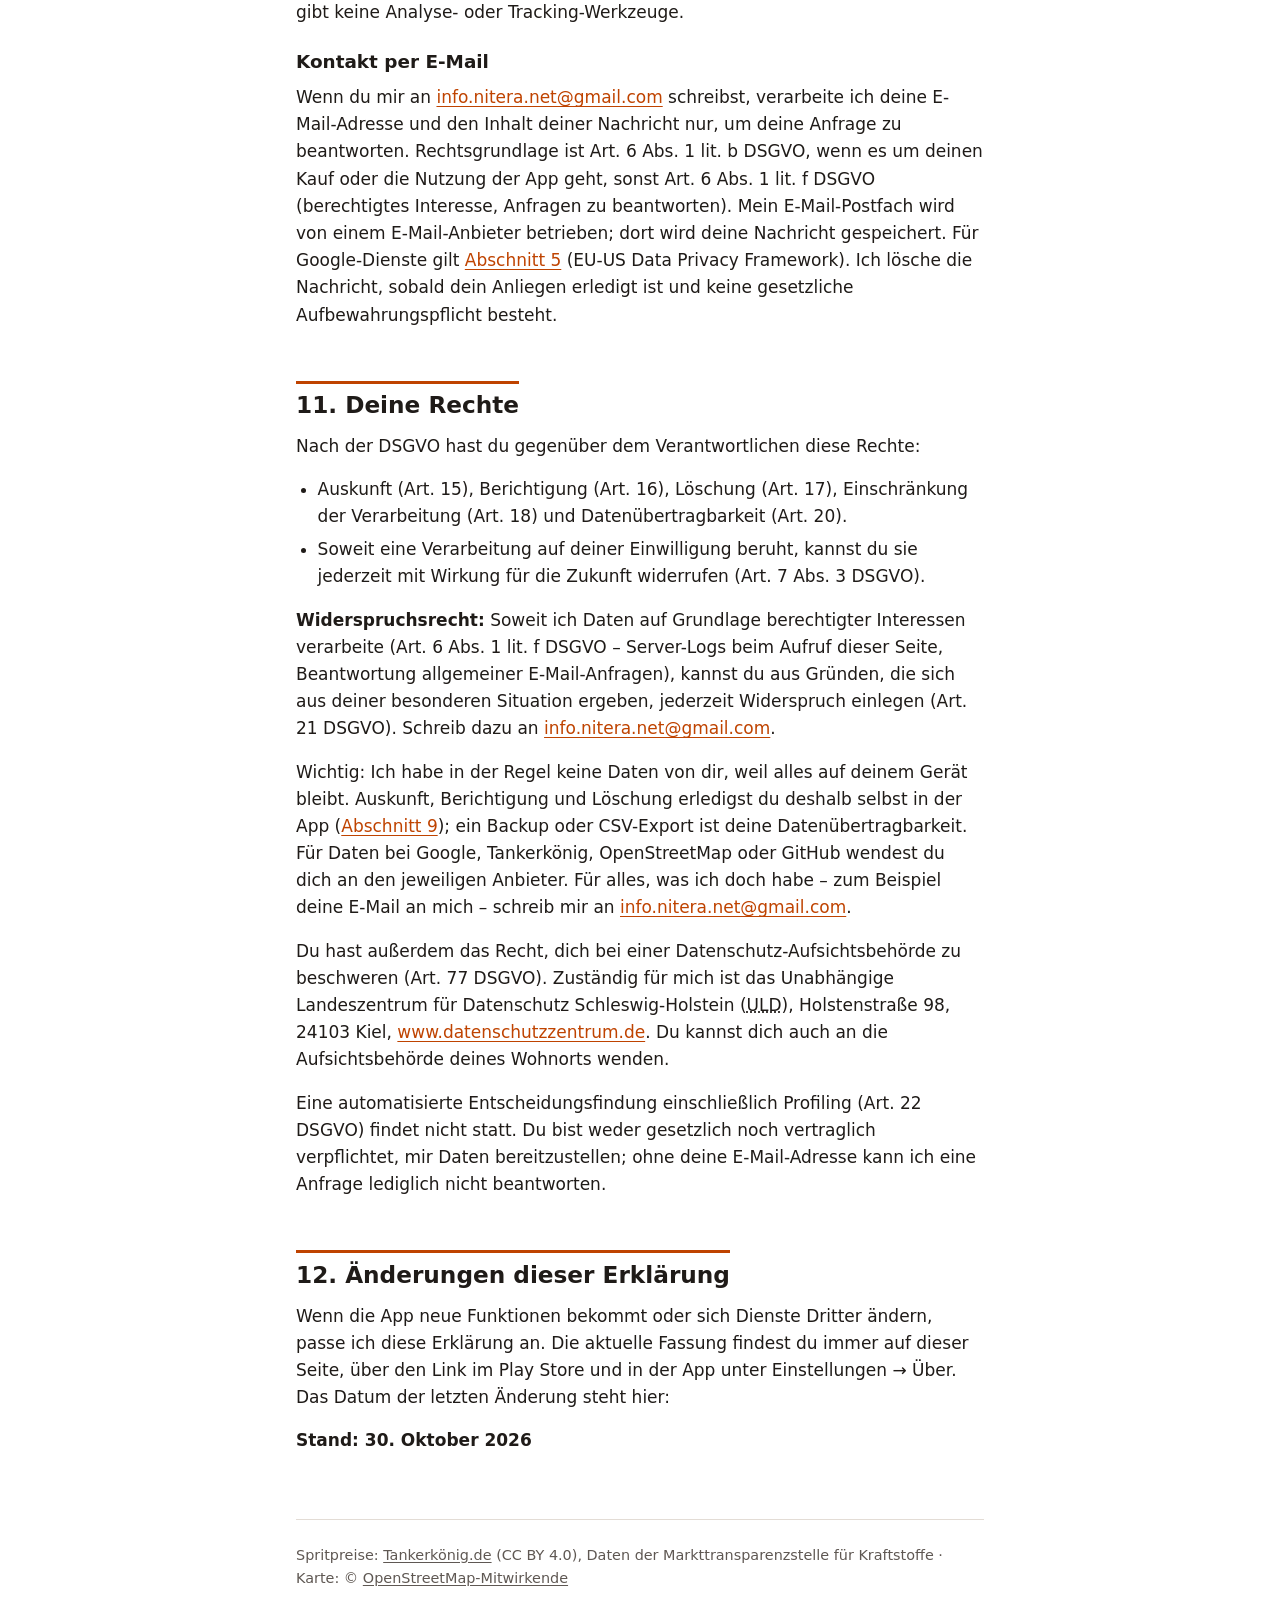
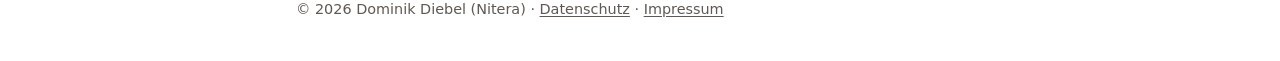
==== commit f46f7aab: "Datenschutzerklärung: Fotogröße und WebP" ====
--- a/datenschutz.html
+++ b/datenschutz.html
@@ -25,7 +25,7 @@
 <h2 id="verantwortlicher">1. Verantwortlicher und Geltungsbereich</h2>
 <p>Verantwortlich für die Datenverarbeitung in der App „Servicefuchs“ und auf dieser Webseite ist (im Folgenden „ich“):</p>
 <ul>
-  <li><strong>Dominik Diebel</strong></li>
+  <li><strong>Dominik Diebel</strong>, handelnd unter der Bezeichnung „Nitera“ (Entwicklername im Google Play Store)</li>
   <li>Martin-Krebs-Weg 8, 24340 Eckernförde</li>
   <li>E-Mail: <a href="mailto:info.nitera.net@gmail.com">info.nitera.net@gmail.com</a></li>
 </ul>
@@ -47,18 +47,19 @@
 <ul>
   <li><strong>Fahrzeuge:</strong> Name, Hersteller, Modell, Kennzeichen, Fahrgestellnummer, Antrieb, Reifengröße, Kaufdatum und Kaufpreis, Fotos, Halteranzahl, Archivstatus.</li>
   <li><strong>Einträge:</strong> Reparatur, Wartung, TÜV/HU, Reifen, Unfall, Tuning, Tanken und Laden – mit Datum, km-Stand, Kosten, Werkstatt oder Eigenleistung, Einzelpositionen mit Teilenummern, Notizen, Tags und Garantie.</li>
-  <li><strong>Belege:</strong> Fotos und <abbr title="Portable Document Format">PDF</abbr>-Dateien, die du aufnimmst oder auswählst. Fotos werden beim Übernehmen auf 1600 Pixel verkleinert und ohne die Metadaten der Kamera-App (EXIF) gespeichert – also ohne Aufnahmeort, Gerät und Aufnahmezeit. Dadurch stehen diese Angaben auch nicht in Backups, im Drive-Backup oder in der Übergabedatei. PDF-Dateien übernimmt die App unverändert.</li>
+  <li><strong>Belege:</strong> Fotos und <abbr title="Portable Document Format">PDF</abbr>-Dateien, die du aufnimmst oder auswählst. Fotos werden beim Übernehmen je nach Einstellung „Fotogröße“ auf 800 bis 1600 Pixel verkleinert und als WebP ohne die Metadaten der Kamera-App (EXIF) gespeichert – also ohne Aufnahmeort, Gerät und Aufnahmezeit. Dadurch stehen diese Angaben auch nicht in Backups, im Drive-Backup oder in der Übergabedatei. Für die Anzeige legt die App kleine Vorschaubilder im Zwischenspeicher (Cache) des Geräts ab; sie stehen in keinem Backup. PDF-Dateien übernimmt die App unverändert.</li>
   <li><strong>Erinnerungen und Erledigungen</strong> nach Datum, Kilometern oder beidem.</li>
   <li><strong>Reifensätze</strong> mit Größe, DOT-Nummer, Profiltiefe, Kaufdaten und Lagerort.</li>
   <li><strong>Fixkosten, Fahrzeugwerte und km-Stände</strong> für die Statistik.</li>
   <li><strong>Logbuch (Pro, Export als Fahrtenbuch):</strong> Fahrten mit km-Stand vorher und nachher, Zweck, Start, Ziel, Anlass und Fahrer. Orte und Fahrernamen dienen außerdem als Vorschläge für spätere Eingaben.</li>
   <li><strong>Kostenteilung (Pro):</strong> Namen von Personen, mit denen du Kosten teilst, und ihr Anteil. Diese Namen gibst du selbst ein; sie verlassen das Gerät nur in deinem Backup, im Drive-Backup und – wenn du es einschaltest – im CSV-Export (<a href="#drive">Abschnitte 6</a> und <a href="#dateien">7</a>), nie in der Übergabedatei.</li>
   <li><strong>Tankstellen:</strong> deine Favoriten mit Adresse, Position und zuletzt gesehenen Preisen sowie deine Preisalarme.</li>
-  <li><strong>Einstellungen:</strong> Darstellung, sichtbare Statistik-Karten, Vergleichslinie, Kraftstoffsorte und Suchradius, Fuchs an oder aus, Animationen – und, wenn du ihn einträgst, dein persönlicher Tankerkönig-<abbr title="Application Programming Interface">API</abbr>-Key.</li>
+  <li><strong>Einstellungen:</strong> Darstellung, sichtbare Statistik-Karten, Vergleichslinie, Kraftstoffsorte und Suchradius, Fuchs an oder aus, Animationen, hohe Bildwiederholrate, Fotogröße – und, wenn du ihn einträgst, dein persönlicher Tankerkönig-<abbr title="Application Programming Interface">API</abbr>-Key.</li>
   <li><strong>Fuchs-Punkte:</strong> XP-Ereignisse, Level, Erfolge und Monatsziel. Abschaltbar in den Einstellungen.</li>
   <li><strong>Käufe:</strong> Produkt-ID und Kauf-ID von Google Play, damit die App weiß, welche Pro-Funktionen freigeschaltet sind. Keine Zahlungsdaten.</li>
   <li><strong>App-Sperre:</strong> die PIN nur als gesalzener PBKDF2-Hash, dazu die Einstellung für Biometrie, die Sperrzeit und die Zahl der Fehlversuche. Die PIN selbst speichert die App nie.</li>
   <li><strong>Briefkopf (Pro):</strong> Name oder Firma, Adresszeilen und ein Logo für deine PDF-Berichte.</li>
+  <li><strong>Firmen-Vorlagen (Pro):</strong> PDF-Dateien, die du als Blanko-Formular auswählst (unverändert gespeichert, wie PDF-Belege), mit Name, Seitengrößen und den Feldern, die du darauf platzierst (Datenquelle, Position, Schriftgröße, freier Text). Zum Anzeigen und Ausfüllen liest der PDF-Leser von Android die Vorlage auf dem Gerät; dabei geht nichts an Dritte.</li>
   <li><strong>Drive-Backup (Pro):</strong> die E-Mail-Adresse des verbundenen Google-Kontos, der Schalter für die Automatik, der Zeitpunkt der letzten Sicherung, der letzte Fehler und ob Änderungen noch zu sichern sind.</li>
   <li><strong>Merklisten für Benachrichtigungen:</strong> welche km-Fälligkeiten und Preisalarme die App schon gemeldet hat.</li>
 </ul>
@@ -72,14 +73,14 @@
 
 <h3>Speicherdauer</h3>
 <p>Die Daten bleiben auf deinem Gerät, bis du sie in der App löschst oder die App deinstallierst. Dateien, die du als Backup, Übergabe oder Export außerhalb der App gespeichert hast, bleiben dort, bis du sie löschst.</p>
-<p>Hinweis zur Gerätesicherung von Android: Hast du in den Android-Einstellungen die Sicherung deines Geräts über dein Google-Konto eingeschaltet, kann Android die Daten der App zusammen mit denen anderer Apps sichern. Das ist eine Funktion von Android, nicht der App, und du steuerst sie in den Android-Einstellungen.</p>
+<p>Gerätesicherung von Android: Die App nimmt an der automatischen Android-Sicherung (Google-Konto, Übertragung auf ein neues Gerät, adb backup) nicht teil. Ihre Daten wandern deshalb nicht über Android auf ein neues Gerät; nutze dafür das Backup der App (.fuchs-Datei oder Google Drive, <a href="#drive">Abschnitte 6</a> und <a href="#dateien">7</a>).</p>
 
 <h2 id="berechtigungen">4. Berechtigungen</h2>
 <p>Die App fragt eine Berechtigung erst, wenn du die zugehörige Funktion nutzt. Alle Berechtigungen sind optional – ohne sie fehlt nur die jeweilige Funktion.</p>
 <ul>
   <li><strong>Benachrichtigungen</strong> (POST_NOTIFICATIONS, RECEIVE_BOOT_COMPLETED): für Service-Erinnerungen und Preisalarme. Beides sind lokale Benachrichtigungen, die die App auf dem Gerät plant; nach einem Neustart plant sie sie neu. Eine Benachrichtigung zeigt den Titel der Erinnerung und das Fahrzeug. Preisalarme laufen über einen eigenen Kanal, den du in Android getrennt abschalten kannst. Abgefragt beim Anlegen einer Erinnerung und einmal je App-Start, wenn Erinnerungen vorhanden sind (zum Beispiel nach dem Wiederherstellen eines Backups); Android zeigt die Frage nur, bis du dich entschieden hast.</li>
   <li><strong>Standort</strong> (ungefähr oder genau): nur für die Tankstellensuche im Tab „Tanken“ mit deinem eigenen Tankerkönig-Key und nur, wenn du die Suche startest. Der Standort ist der Mittelpunkt der Umkreissuche und geht an Tankerkönig; die App speichert ihn nicht. „Ungefähr“ reicht aus. Ohne Key fragt die App den Standort gar nicht ab; die Google-Maps-Suche nutzt den Standort, den Google Maps selbst kennt.</li>
-  <li><strong>Kamera und Dateien:</strong> Belege über die Kamera-App deines Geräts aufnehmen oder aus Galerie und Dateien wählen, ein Logo für den Briefkopf wählen, Backups und Übergabedateien importieren sowie Backups, Übergabedateien, PDF und <abbr title="Comma-separated values">CSV</abbr> speichern oder teilen. Die App nutzt dafür die Dialoge von Android. Die App hat keinen Zugriff auf deine gesamte Galerie oder deinen gesamten Speicher, sondern nur auf die Datei, die du auswählst. Beim Öffnen eines Belegs übergibt Android die Datei an die Anzeige-App deiner Wahl, beim Teilen an die App, die du im Teilen-Dialog wählst.</li>
+  <li><strong>Kamera und Dateien:</strong> Belege über die Kamera-App deines Geräts aufnehmen oder aus Galerie und Dateien wählen, ein Logo für den Briefkopf oder eine PDF als Firmen-Vorlage wählen, Backups und Übergabedateien importieren sowie Backups, Übergabedateien, PDF und <abbr title="Comma-separated values">CSV</abbr> speichern oder teilen. Die App nutzt dafür die Dialoge von Android. Die App hat keinen Zugriff auf deine gesamte Galerie oder deinen gesamten Speicher, sondern nur auf die Datei, die du auswählst. Beim Öffnen eines Belegs übergibt Android die Datei an die Anzeige-App deiner Wahl, beim Teilen an die App, die du im Teilen-Dialog wählst.</li>
   <li><strong>Biometrie</strong> (USE_BIOMETRIC): Entsperren der App-Sperre per Fingerabdruck oder Gesicht. Die Prüfung macht ausschließlich Android; die App erhält nur „ja“ oder „nein“ und sieht keine biometrischen Daten. Kommt nur zum Einsatz, wenn du eine PIN gesetzt und Biometrie eingeschaltet hast.</li>
   <li><strong>Internet:</strong> Tankstellenpreise (Tankerkönig), Kartenkacheln (OpenStreetMap), Google Play Billing, Google-Drive-Backup und Links, die du antippst. Ohne diese Funktionen sendet die App nichts – bis auf den stillen Abgleich deiner Käufe mit Google Play beim App-Start (<a href="#dritte">Abschnitt 5</a>). Keine Hintergrundabfragen, keine Telemetrie. Android fragt diese Berechtigung nicht ab; sie wird nur für die genannten Funktionen genutzt.</li>
   <li><strong>Netzstatus:</strong> Die App liest nur, ob dein Gerät gerade über WLAN, Kabel oder Mobilfunk verbunden ist, damit das automatische Drive-Backup nur im WLAN läuft. Dazu speichert und sendet die App nichts. Android fragt diese Berechtigung nicht ab.</li>
@@ -143,7 +144,7 @@
   <li><strong>Nur auf Wunsch.</strong> Nichts passiert, bevor du unter „Backup &amp; Export“ ein Google-Konto verbindest. Die Anmeldung läuft über Google; die App sieht dein Passwort nicht.</li>
   <li><strong>Umfang drive.appdata.</strong> Die App erhält nur Zugriff auf ihren eigenen, versteckten Ordner in deinem Google Drive. Deine übrigen Dateien kann sie weder sehen noch ändern. Den Ordner siehst du in Drive nur als Speicherverbrauch unter Einstellungen → Apps verwalten.</li>
   <li><strong>Was die App von Google bekommt.</strong> E-Mail-Adresse und Anzeigename deines Google-Kontos, um dir das verbundene Konto anzuzeigen, und einen Zugriffsschlüssel für den App-Ordner. Die App nutzt diese Daten ausschließlich für das Backup, gibt sie an niemanden weiter und speichert nur die E-Mail-Adresse. Die Nutzung von Daten aus Google-APIs richtet sich nach der <a href="https://developers.google.com/terms/api-services-user-data-policy">Google API Services User Data Policy</a>.</li>
-  <li><strong>Was gesichert wird:</strong> der Datenbank-Stand – Fahrzeuge, Einträge, Erinnerungen, Reifen, Statistik-Daten, Logbuch, Kostenteilung, Favoriten und Preisalarme, Fuchs-Punkte und Einstellungen einschließlich Briefkopf und eines eingetragenen Tankerkönig-Keys – sowie deine Belegdateien. Nicht enthalten: App-Sperre, Drive-Einstellungen, Käufe. Es bleiben die letzten drei Datenbank-Stände; ältere löscht der nächste Lauf. Belege werden einmal hochgeladen; Belege, die du in der App löschst, werden beim nächsten Lauf auch in Drive entfernt.</li>
+  <li><strong>Was gesichert wird:</strong> der Datenbank-Stand – Fahrzeuge, Einträge, Erinnerungen, Reifen, Statistik-Daten, Logbuch, Kostenteilung, Favoriten und Preisalarme, Fuchs-Punkte, Firmen-Vorlagen und Einstellungen einschließlich Briefkopf und eines eingetragenen Tankerkönig-Keys – sowie deine Belegdateien und die PDF-Dateien deiner Firmen-Vorlagen. Nicht enthalten: App-Sperre, Drive-Einstellungen, Käufe. Es bleiben die letzten drei Datenbank-Stände; ältere löscht der nächste Lauf. Belege werden einmal hochgeladen; Belege, die du in der App löschst, werden beim nächsten Lauf auch in Drive entfernt.</li>
   <li><strong>Verschlüsselung.</strong> Jede Datei ist wie ein lokales Backup mit AES-256-GCM und einem in der App eingebauten Schlüssel verschlüsselt. Das schützt vor zufälligem Mitlesen, zum Beispiel wenn jemand die Dateien herunterlädt. Es ist kein Schutz vor einem gezielten Angriff: Wer die App auseinandernimmt, kann den Schlüssel auslesen. Google speichert die Dateien verschlüsselt in deinem Konto.</li>
   <li><strong>Wann.</strong> „Jetzt sichern“ läuft sofort. „Automatisch sichern“ läuft nur im WLAN (oder per Kabel) und nur, solange die App geöffnet ist. Es sichert etwa zwei Minuten nach der letzten Änderung, außerdem beim Start und bei Rückkehr in die App, wenn Änderungen offen sind oder die letzte Sicherung älter als 24 Stunden ist. Kein Hintergrunddienst, nie ein Anmeldedialog ohne dein Zutun.</li>
   <li><strong>Wiederherstellen.</strong> Auf demselben oder einem neuen Handy mit demselben Google-Konto: Stand wählen, bestätigen, die Datenbank wird ersetzt und die Belege werden nachgeladen.</li>
@@ -153,28 +154,30 @@
 
 <h2 id="dateien">7. Backups, Übergabedateien und Exporte</h2>
 <ul>
-  <li><strong>Backup (.fuchs):</strong> enthält alle Daten der App inklusive Belegen, Einstellungen, Briefkopf und – wenn eingetragen – deinem Tankerkönig-API-Key. Nicht enthalten: PIN-Hash und Einstellungen der App-Sperre, Drive-Einstellungen, Käufe. Die Datei ist mit AES-256-GCM und einem in der App eingebauten Schlüssel verschlüsselt: Schutz vor zufälligem Mitlesen, kein Schutz vor gezieltem Angriff (siehe <a href="#drive">Abschnitt 6</a>).</li>
-  <li><strong>Fahrzeugübergabe (.fuchs):</strong> enthält nur das gewählte Fahrzeug mit Steckbrief, Fotos, Einträgen samt Beträgen, Belegen, Reifensätzen, Erinnerungen und km-Ständen sowie die Halteranzahl. Nie enthalten: Kaufpreis und Kaufdatum, Fixkosten, Fahrzeugwerte, Kostenteilung, Logbuch, Einstellungen, API-Key, Favoriten, Preisalarme, Käufe. Verschlüsselt wie das Backup. Du verschickst die Datei selbst, zum Beispiel über den Teilen-Dialog; der Empfänger importiert sie in seiner App. Fotos gehen ohne Kamera-Metadaten an den Empfänger (<a href="#app">Abschnitt 3</a>); PDF-Belege unverändert.</li>
-  <li><strong>PDF und CSV:</strong> Dokumentation, Verkaufsmappe, CSV-Tabelle und Fahrtenbuch (Export des Logbuchs) sind <strong>unverschlüsselt</strong>. Die Verkaufsmappe enthält keine Preise. Mit Pro steht dein Briefkopf im PDF, und die CSV kann die Kostenteilung mit den Namen der Beteiligten enthalten.</li>
+  <li><strong>Backup (.fuchs):</strong> enthält alle Daten der App inklusive Belegen, Firmen-Vorlagen samt PDF-Dateien, Einstellungen, Briefkopf und – wenn eingetragen – deinem Tankerkönig-API-Key. Nicht enthalten: PIN-Hash und Einstellungen der App-Sperre, Drive-Einstellungen, Käufe. Die Datei ist mit AES-256-GCM und einem in der App eingebauten Schlüssel verschlüsselt: Schutz vor zufälligem Mitlesen, kein Schutz vor gezieltem Angriff (siehe <a href="#drive">Abschnitt 6</a>).</li>
+  <li><strong>Fahrzeugübergabe (.fuchs):</strong> enthält nur das gewählte Fahrzeug mit Steckbrief, Fotos, Einträgen samt Beträgen, Belegen, Reifensätzen, Erinnerungen und km-Ständen sowie die Halteranzahl. Nie enthalten: Kaufpreis und Kaufdatum, Fixkosten, Fahrzeugwerte, Kostenteilung, Logbuch, Firmen-Vorlagen, Einstellungen, API-Key, Favoriten, Preisalarme, Käufe. Verschlüsselt wie das Backup. Du verschickst die Datei selbst, zum Beispiel über den Teilen-Dialog; der Empfänger importiert sie in seiner App. Fotos gehen ohne Kamera-Metadaten an den Empfänger (<a href="#app">Abschnitt 3</a>); PDF-Belege unverändert.</li>
+  <li><strong>PDF und CSV:</strong> Dokumentation, Verkaufsmappe, CSV-Tabelle, Fahrtenbuch (Export des Logbuchs), Kaufvertrag und ausgefüllte Firmen-Vorlagen sind <strong>unverschlüsselt</strong>. Die Verkaufsmappe enthält keine Preise. Mit Pro steht dein Briefkopf im PDF, und die CSV kann die Kostenteilung mit den Namen der Beteiligten enthalten.</li>
+  <li><strong>Kaufvertrag:</strong> Das PDF enthält die Angaben, die du für Verkäufer und Käufer einträgst – Namen und Anschriften, wenn angegeben auch Ausweisnummer und Telefon –, dazu Fahrzeugdaten, Kaufpreis und Übergabe. Es enthält damit Daten einer anderen Person, die du mit dem PDF weitergibst. Die App speichert diese Angaben nicht: Sie stehen nur im erzeugten PDF, nicht in der Datenbank, im Backup, im Drive-Backup oder in der Übergabedatei.</li>
+  <li><strong>Ausgefüllte Firmen-Vorlagen (Pro):</strong> deine Vorlage mit den Fahrzeugdaten der platzierten Felder (zum Beispiel Kennzeichen, Fahrgestellnummer, km-Stand) und dem Namen aus dem Briefkopf. Das ausgefüllte PDF speichert die App nicht; nur die Vorlage selbst bleibt (<a href="#app">Abschnitt 3</a>).</li>
   <li><strong>Dein Speicherort, deine Verantwortung:</strong> Du wählst im Android-Dateidialog oder im Teilen-Dialog, wo eine Datei landet. Speicherst du sie in einer Cloud (etwa Google Drive oder Dropbox) oder sendest sie per Messenger oder E-Mail, gilt die Datenschutzerklärung dieses Anbieters. Ich erhalte diese Dateien nicht.</li>
 </ul>
 
-<h2 id="widget-sperre">8. Homescreen-Widget und App-Sperre</h2>
-<h3>Homescreen-Widget „Nächster Service“ (Pro)</h3>
-<p>Das Widget zeigt auf deinem Startbildschirm den Titel der dringendsten Erinnerung, den Fahrzeugnamen, die Fälligkeit (Datum oder Kilometer) und weitere Termine. Die App schreibt diese Angaben beim Abgleich der Erinnerungen in den Widget-Speicher deines Geräts; sie verlassen das Gerät nicht. Das Widget zeigt diese Angaben auch, wenn die App-Sperre aktiv ist. Wenn du das nicht möchtest, lege das Widget nicht an oder entferne es vom Startbildschirm. Ohne Pro zeigt das Widget nur einen Hinweis.</p>
+<h2 id="widget-sperre">8. Homescreen-Widgets und App-Sperre</h2>
+<h3>Homescreen-Widgets (Pro)</h3>
+<p>Das Widget „Nächster Service“ zeigt auf deinem Startbildschirm den Titel der dringendsten Erinnerung, den Fahrzeugnamen, die Fälligkeit (Datum oder Kilometer) und weitere Termine. Weitere Widgets zeigen die nächsten Termine aller Fahrzeuge („Termine“), den km-Stand („Kilometerstand“), die letzte Tankung oder Ladung mit Durchschnittsverbrauch und Durchschnittspreis („Tanken &amp; Verbrauch“) und die Ausgaben des laufenden Monats („Kosten Monat“) des aktiven Fahrzeugs; der „Schnellzugriff“ zeigt nur Knöpfe. Die App schreibt diese Angaben nach Änderungen in den Widget-Speicher deines Geräts; sie verlassen das Gerät nicht. Die Widgets zeigen diese Angaben auch, wenn die App-Sperre aktiv ist. Wenn du das nicht möchtest, lege die Widgets nicht an oder entferne sie vom Startbildschirm. Ein Formular, das du über ein Widget öffnest (zum Beispiel Tanken), erscheint erst nach dem Entsperren. Ohne Pro zeigen die Widgets nur einen Hinweis.</p>
 <h3>App-Sperre</h3>
 <ul>
   <li>Die PIN (4 bis 8 Ziffern) speichert die App nur als gesalzenen Hash (PBKDF2-HMAC-SHA256). Aus dem Hash lässt sich die PIN nicht zurückrechnen; die App kann sie dir nicht anzeigen.</li>
   <li>Fingerabdruck oder Gesicht prüft ausschließlich Android. Die App erhält nur das Ergebnis, nie biometrische Daten.</li>
   <li>Fehlversuche zählt die App und wartet nach mehreren Fehlversuchen länger. Diese Zahl steht nur auf dem Gerät.</li>
   <li>Solange eine PIN gesetzt ist, markiert die App ihr Fenster als sicher (Android FLAG_SECURE): keine Screenshots, keine Bildschirmaufnahme, keine Vorschau in der App-Übersicht.</li>
-  <li>PIN-Hash und Einstellungen der Sperre sind gerätegebunden: Sie stehen in keinem Backup der App (weder in der .fuchs-Datei noch im Drive-Backup) und werden beim Wiederherstellen nicht überschrieben. Die Gerätesicherung von Android (<a href="#app">Abschnitt 3</a>) kann sie dagegen zusammen mit allen App-Daten enthalten.</li>
-  <li>Benachrichtigungen und das Widget zeigen Erinnerungstitel und Fahrzeugnamen auch bei gesetzter Sperre.</li>
+  <li>PIN-Hash und Einstellungen der Sperre sind gerätegebunden: Sie stehen in keinem Backup der App (weder in der .fuchs-Datei noch im Drive-Backup) und werden beim Wiederherstellen nicht überschrieben. Sie stehen auch nicht in der Gerätesicherung von Android (die App schließt sich davon aus, <a href="#app">Abschnitt 3</a>).</li>
+  <li>Benachrichtigungen und die Homescreen-Widgets zeigen ihre Angaben (etwa Erinnerungstitel, Fahrzeugnamen, km-Stand, Monatskosten) auch bei gesetzter Sperre.</li>
 </ul>
 
 <h2 id="loeschen">9. Löschen deiner Daten</h2>
 <ul>
-  <li><strong>In der App:</strong> Einträge, Belege, Fahrzeuge (mit allem, was dazugehört, inklusive Belegdateien), Fahrten, Reifensätze, Erinnerungen, Favoriten und Preisalarme löschst du direkt. Den Tankerkönig-Key und den Briefkopf entfernst du in den Einstellungen, die PIN unter „Sicherheit“, das Google-Konto unter „Backup &amp; Export“.</li>
+  <li><strong>In der App:</strong> Einträge, Belege, Fahrzeuge (mit allem, was dazugehört, inklusive Belegdateien), Fahrten, Reifensätze, Erinnerungen, Firmen-Vorlagen (mit ihrer PDF-Datei), Favoriten und Preisalarme löschst du direkt. Den Tankerkönig-Key und den Briefkopf entfernst du in den Einstellungen, die PIN unter „Sicherheit“, das Google-Konto unter „Backup &amp; Export“.</li>
   <li><strong>Deinstallation:</strong> Beim Deinstallieren löscht Android alle Daten der App auf dem Gerät – Datenbank, Belege, Einstellungen und Widget-Daten.</li>
   <li><strong>Google Drive:</strong> Die Backup-Dateien bleiben nach dem Trennen und nach der Deinstallation in deinem Drive. Du löschst sie unter Google Drive → Einstellungen → Apps verwalten → Servicefuchs.</li>
   <li><strong>Käufe:</strong> Käufe sind an dein Google-Konto gebunden und bleiben bei Google. Erstattungen laufen über Google Play. Ich kann Kaufdaten bei Google weder einsehen noch löschen.</li>
@@ -204,12 +207,12 @@
 
 <h2 id="aenderungen">12. Änderungen dieser Erklärung</h2>
 <p>Wenn die App neue Funktionen bekommt oder sich Dienste Dritter ändern, passe ich diese Erklärung an. Die aktuelle Fassung findest du immer auf dieser Seite, über den Link im Play Store und in der App unter Einstellungen → Über. Das Datum der letzten Änderung steht hier:</p>
-<p><strong>Stand: 27. Oktober 2026</strong></p>
+<p><strong>Stand: 30. Oktober 2026</strong></p>
   </main>
 
   <footer>
     <p>Spritpreise: <a href="https://tankerkoenig.de">Tankerkönig.de</a> (CC BY 4.0), Daten der Markttransparenzstelle für Kraftstoffe · Karte: © <a href="https://www.openstreetmap.org/copyright">OpenStreetMap-Mitwirkende</a></p>
-    <p>© 2026 Dominik Diebel · <a href="datenschutz.html">Datenschutz</a> · <a href="impressum.html">Impressum</a></p>
+    <p>© 2026 Dominik Diebel (Nitera) · <a href="datenschutz.html">Datenschutz</a> · <a href="impressum.html">Impressum</a></p>
   </footer>
 </body>
 </html>
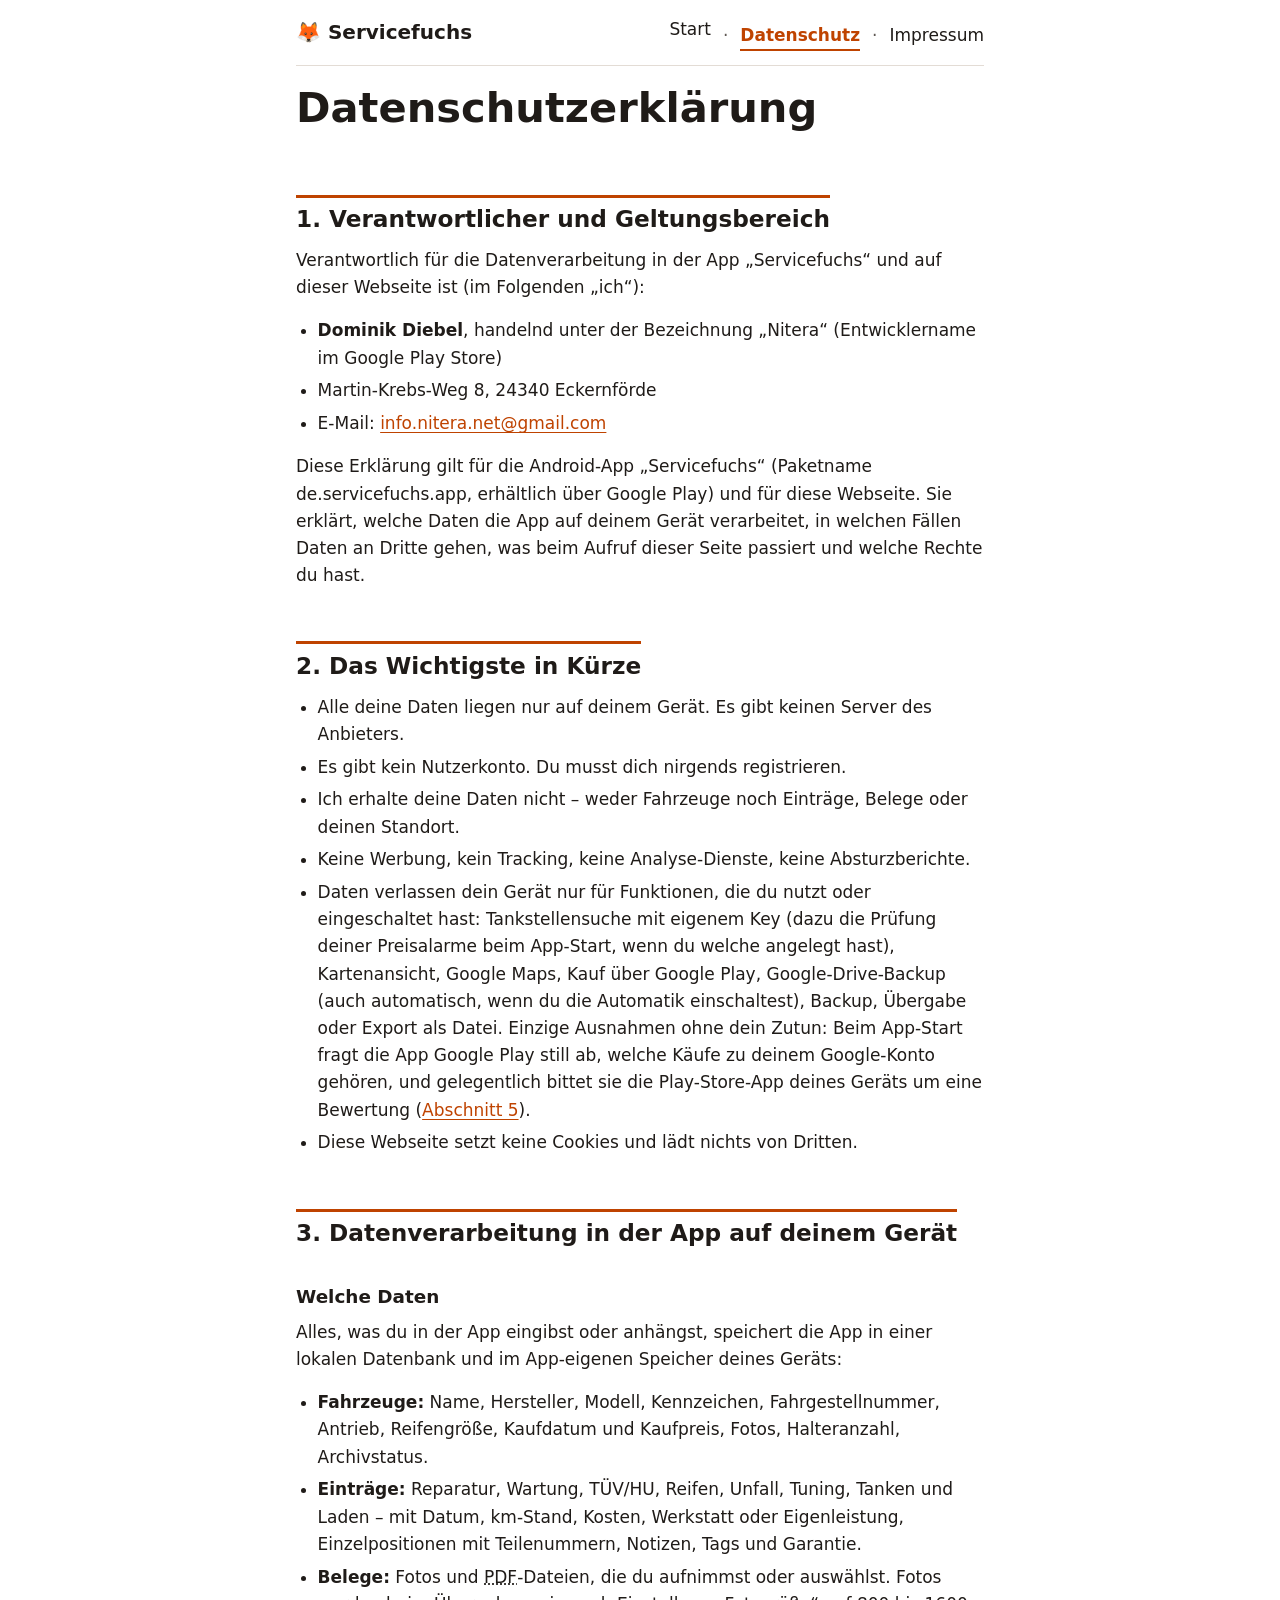
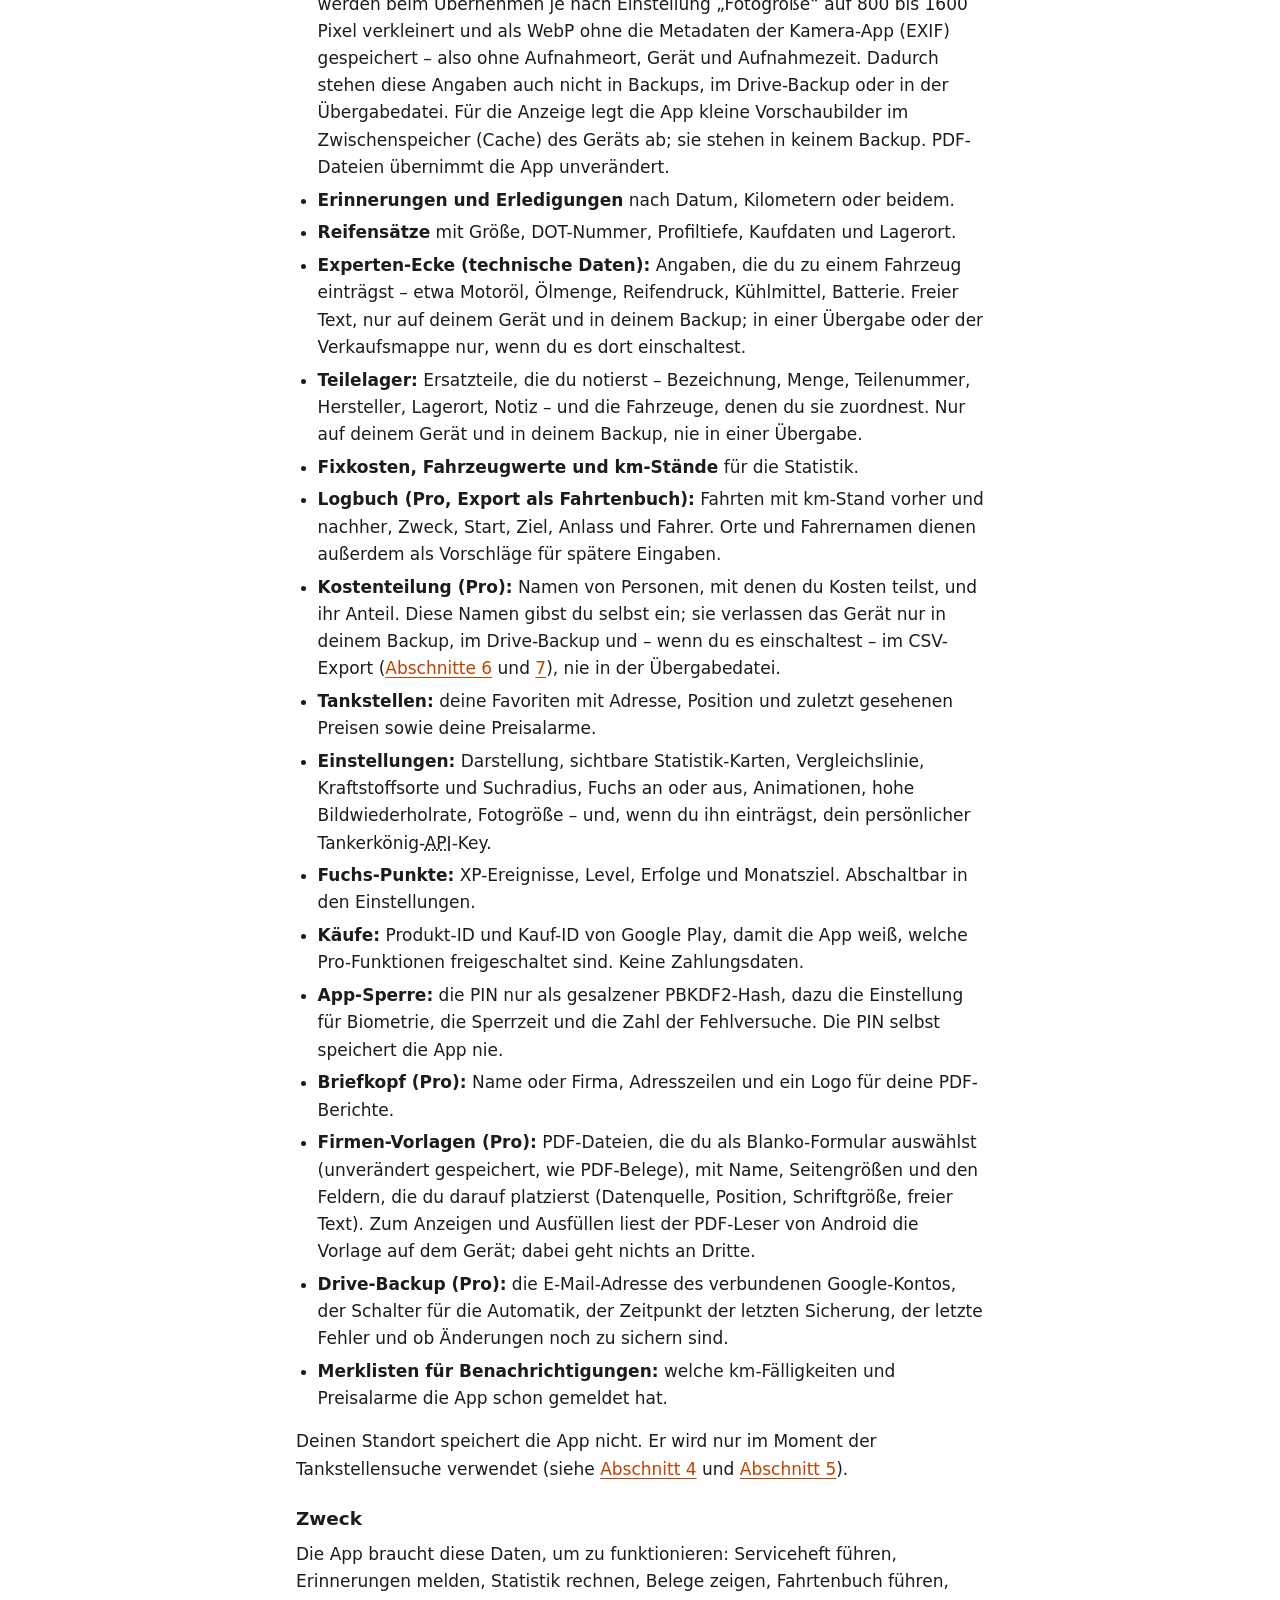
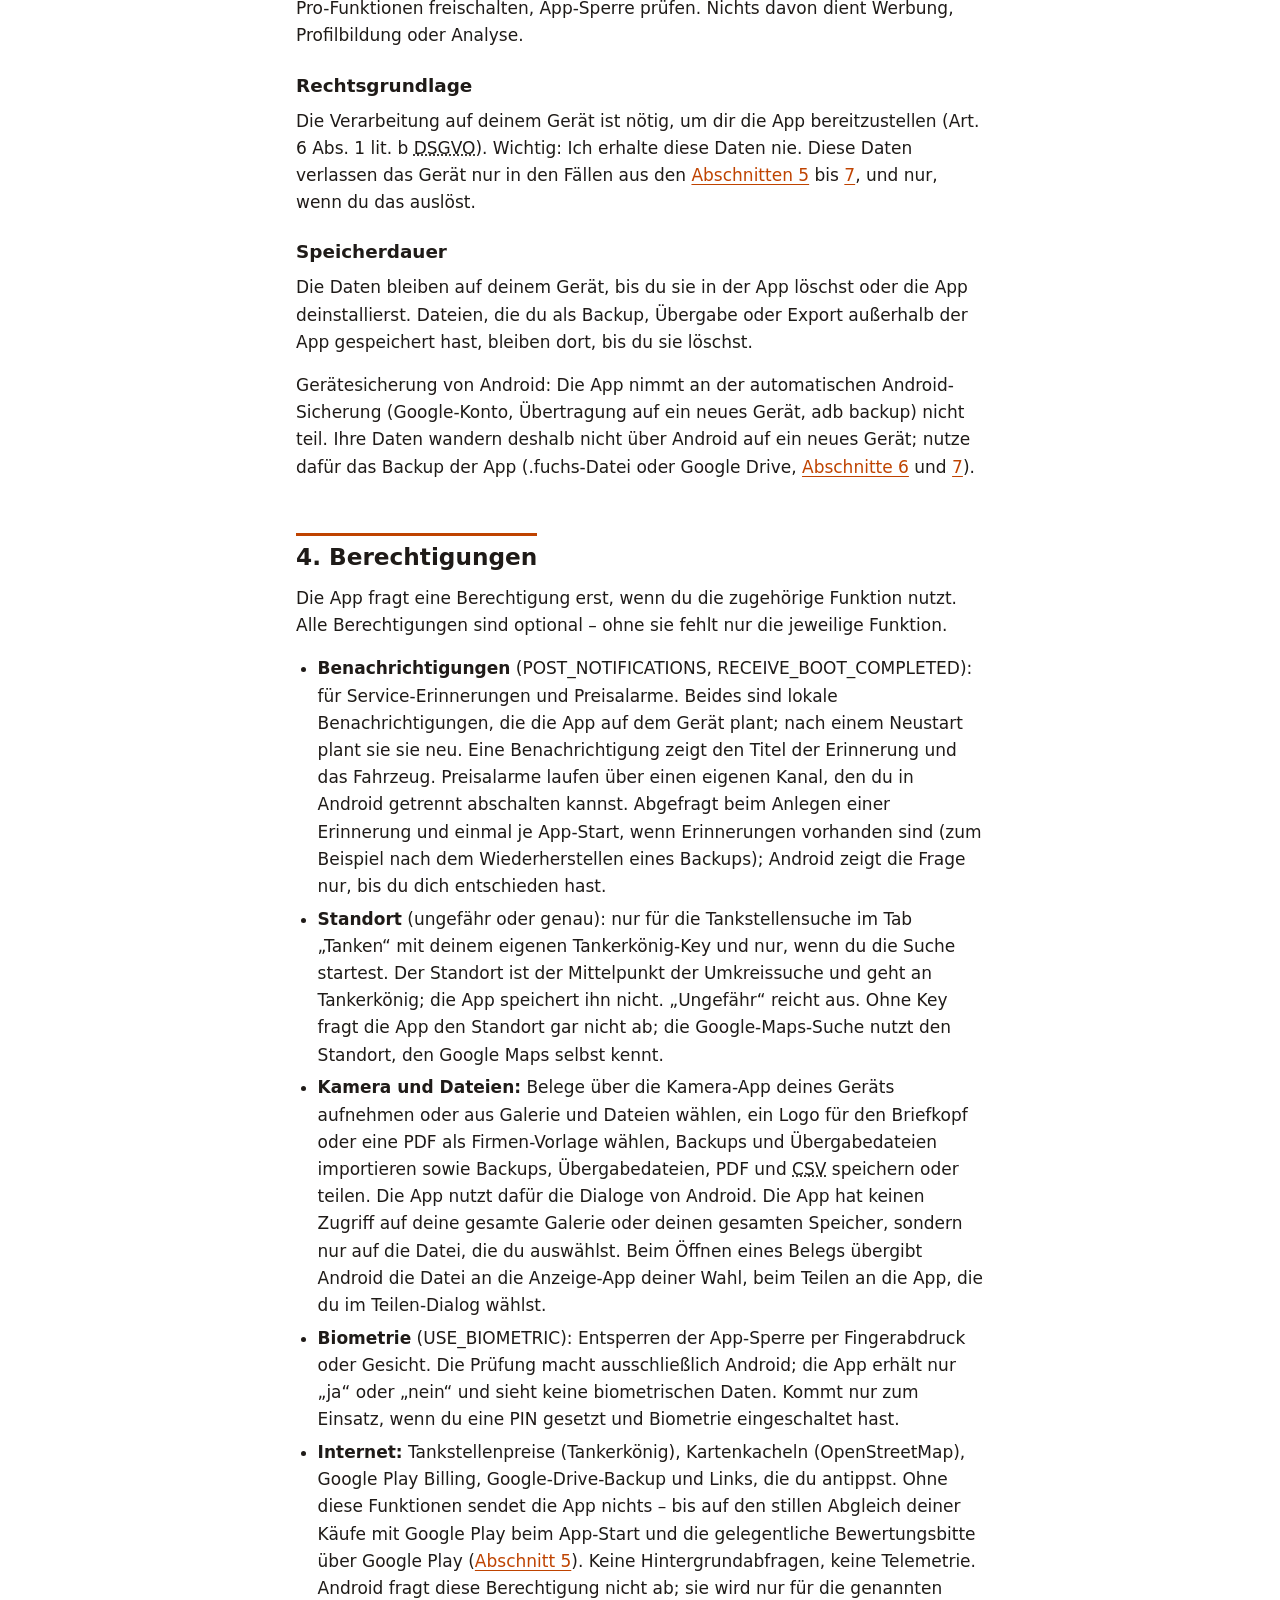
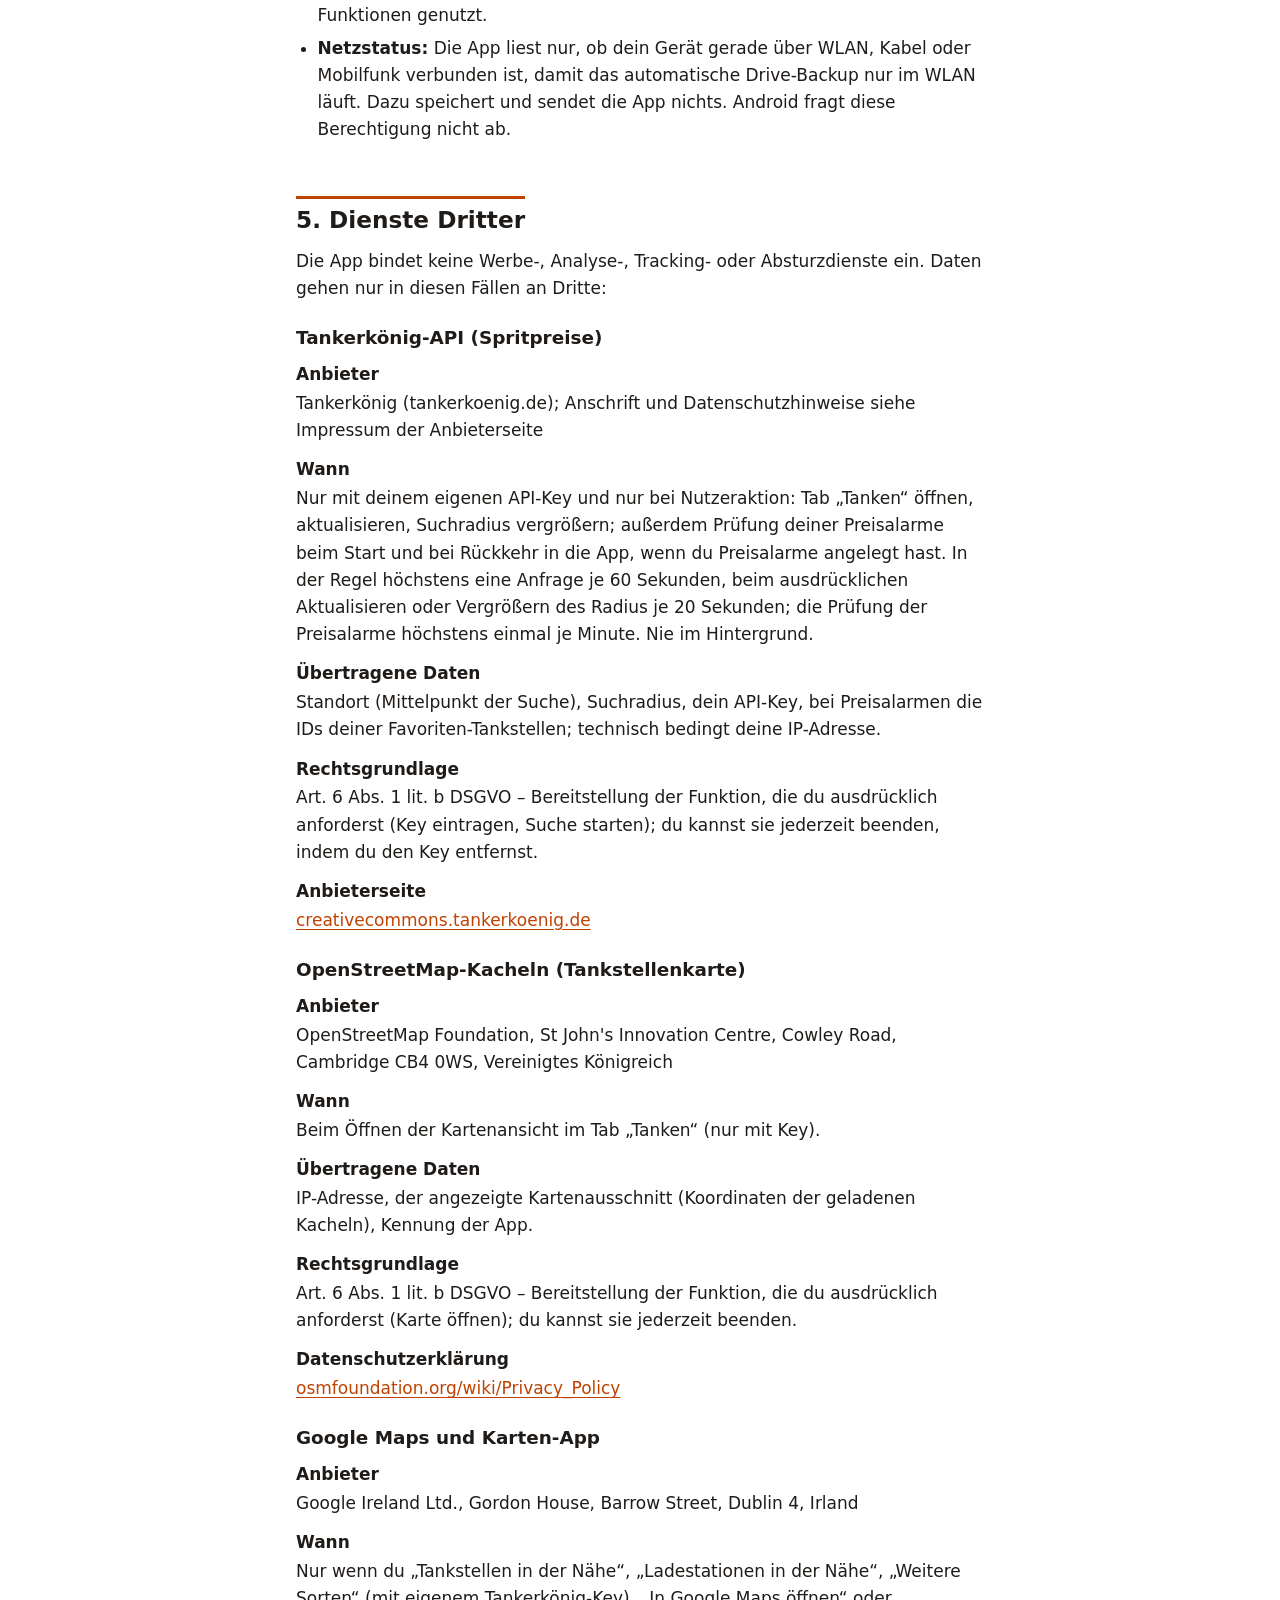
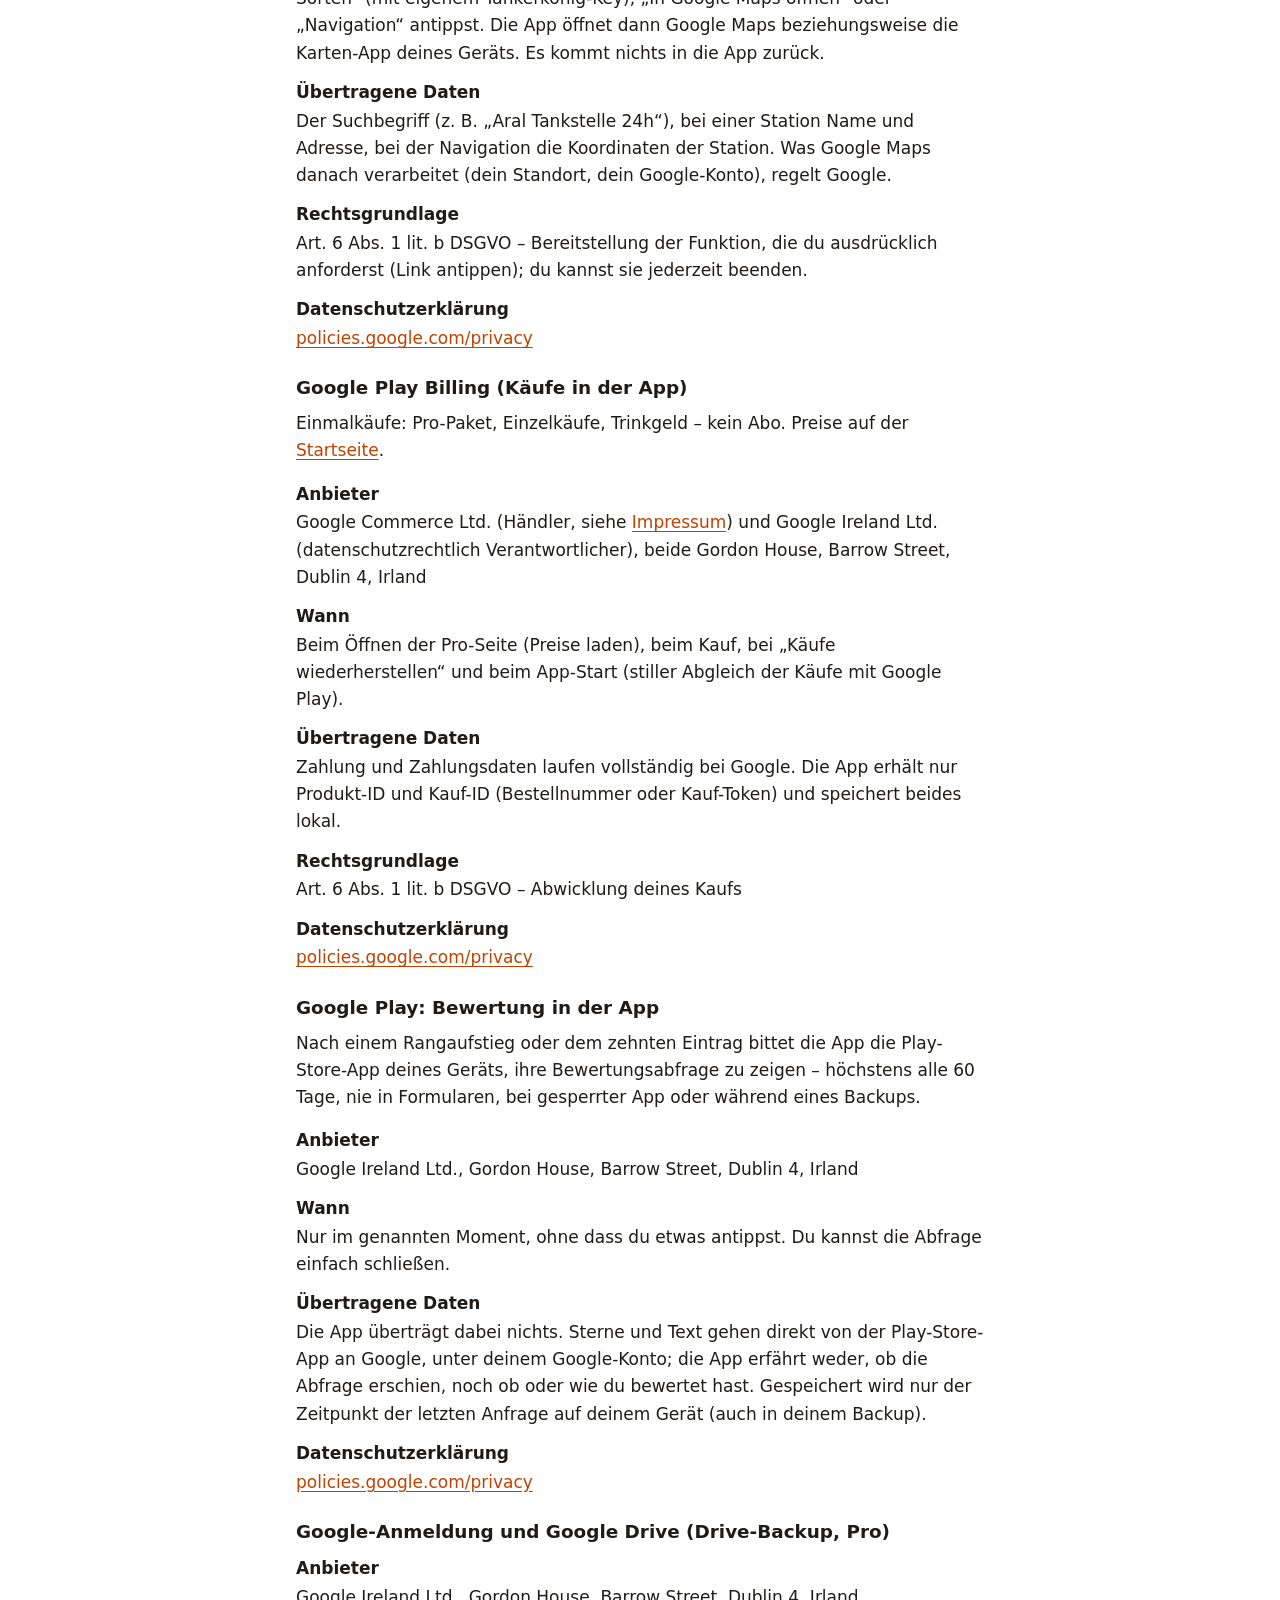
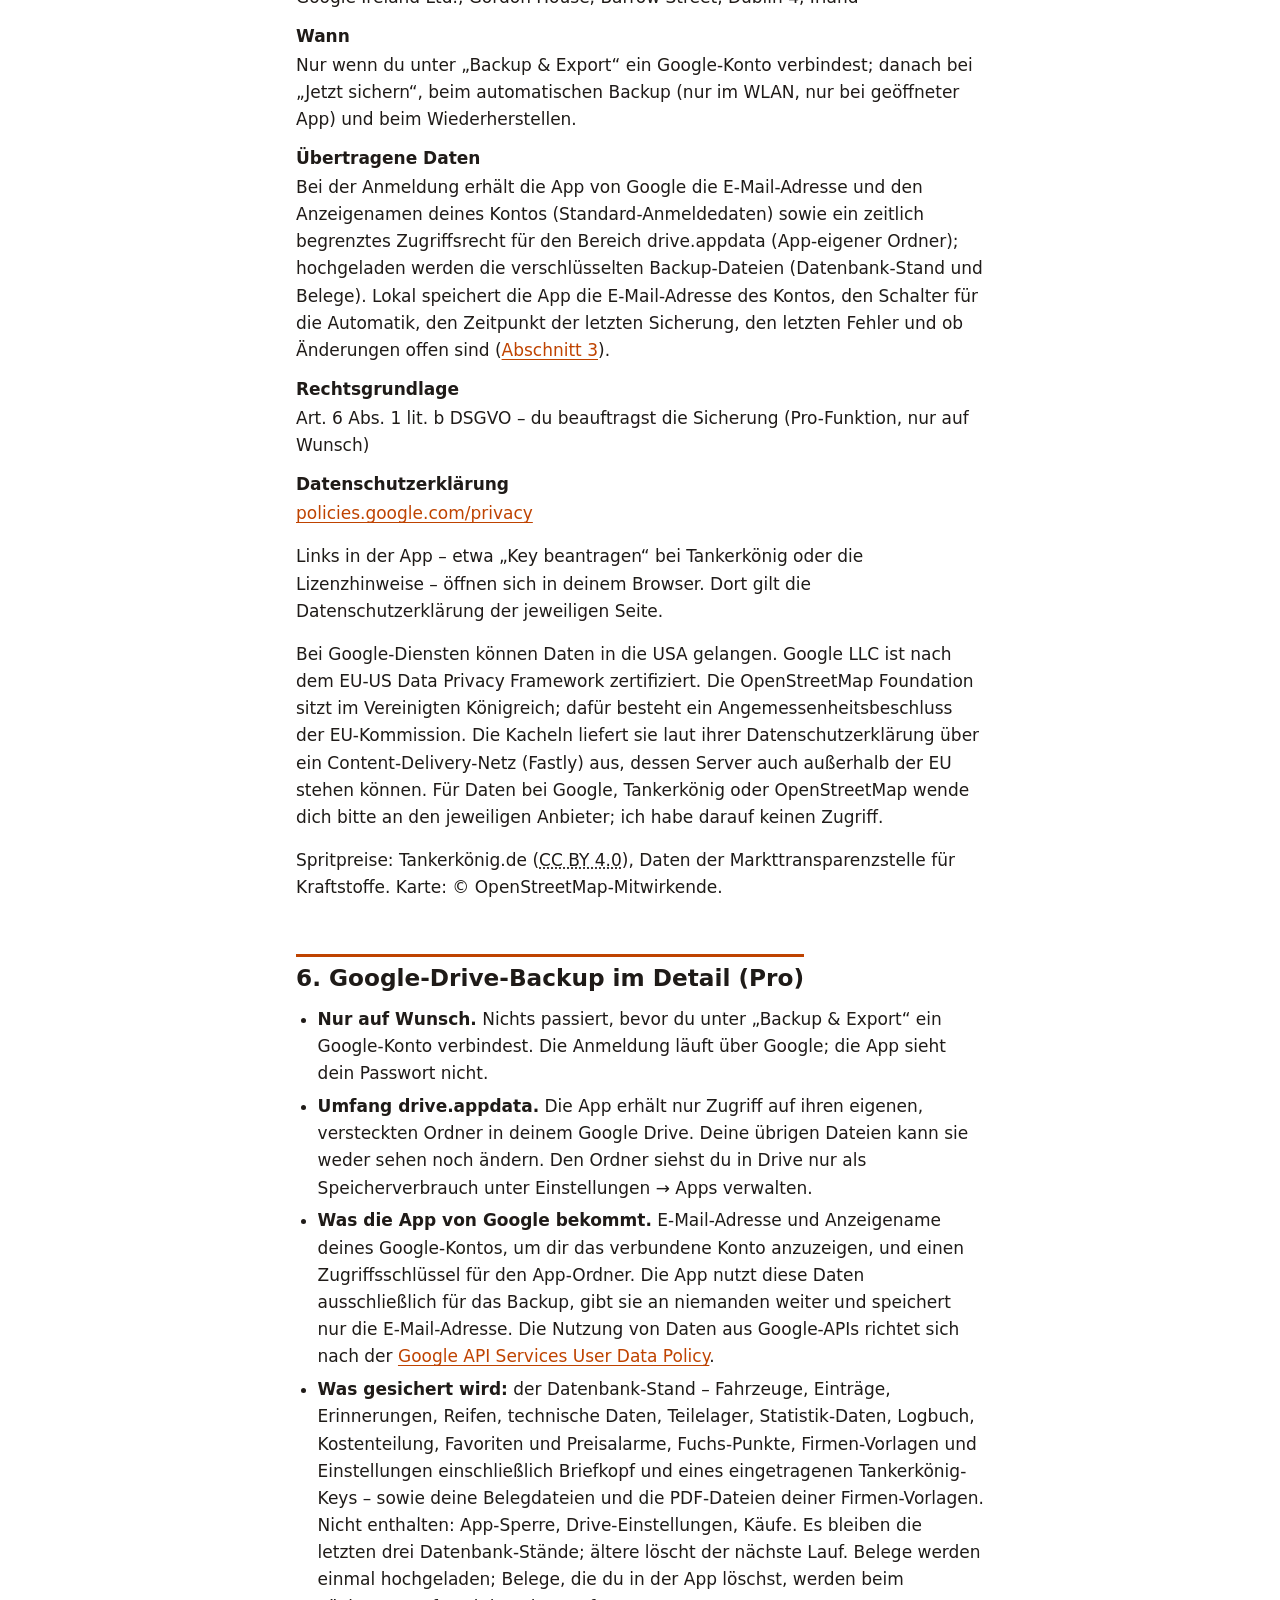
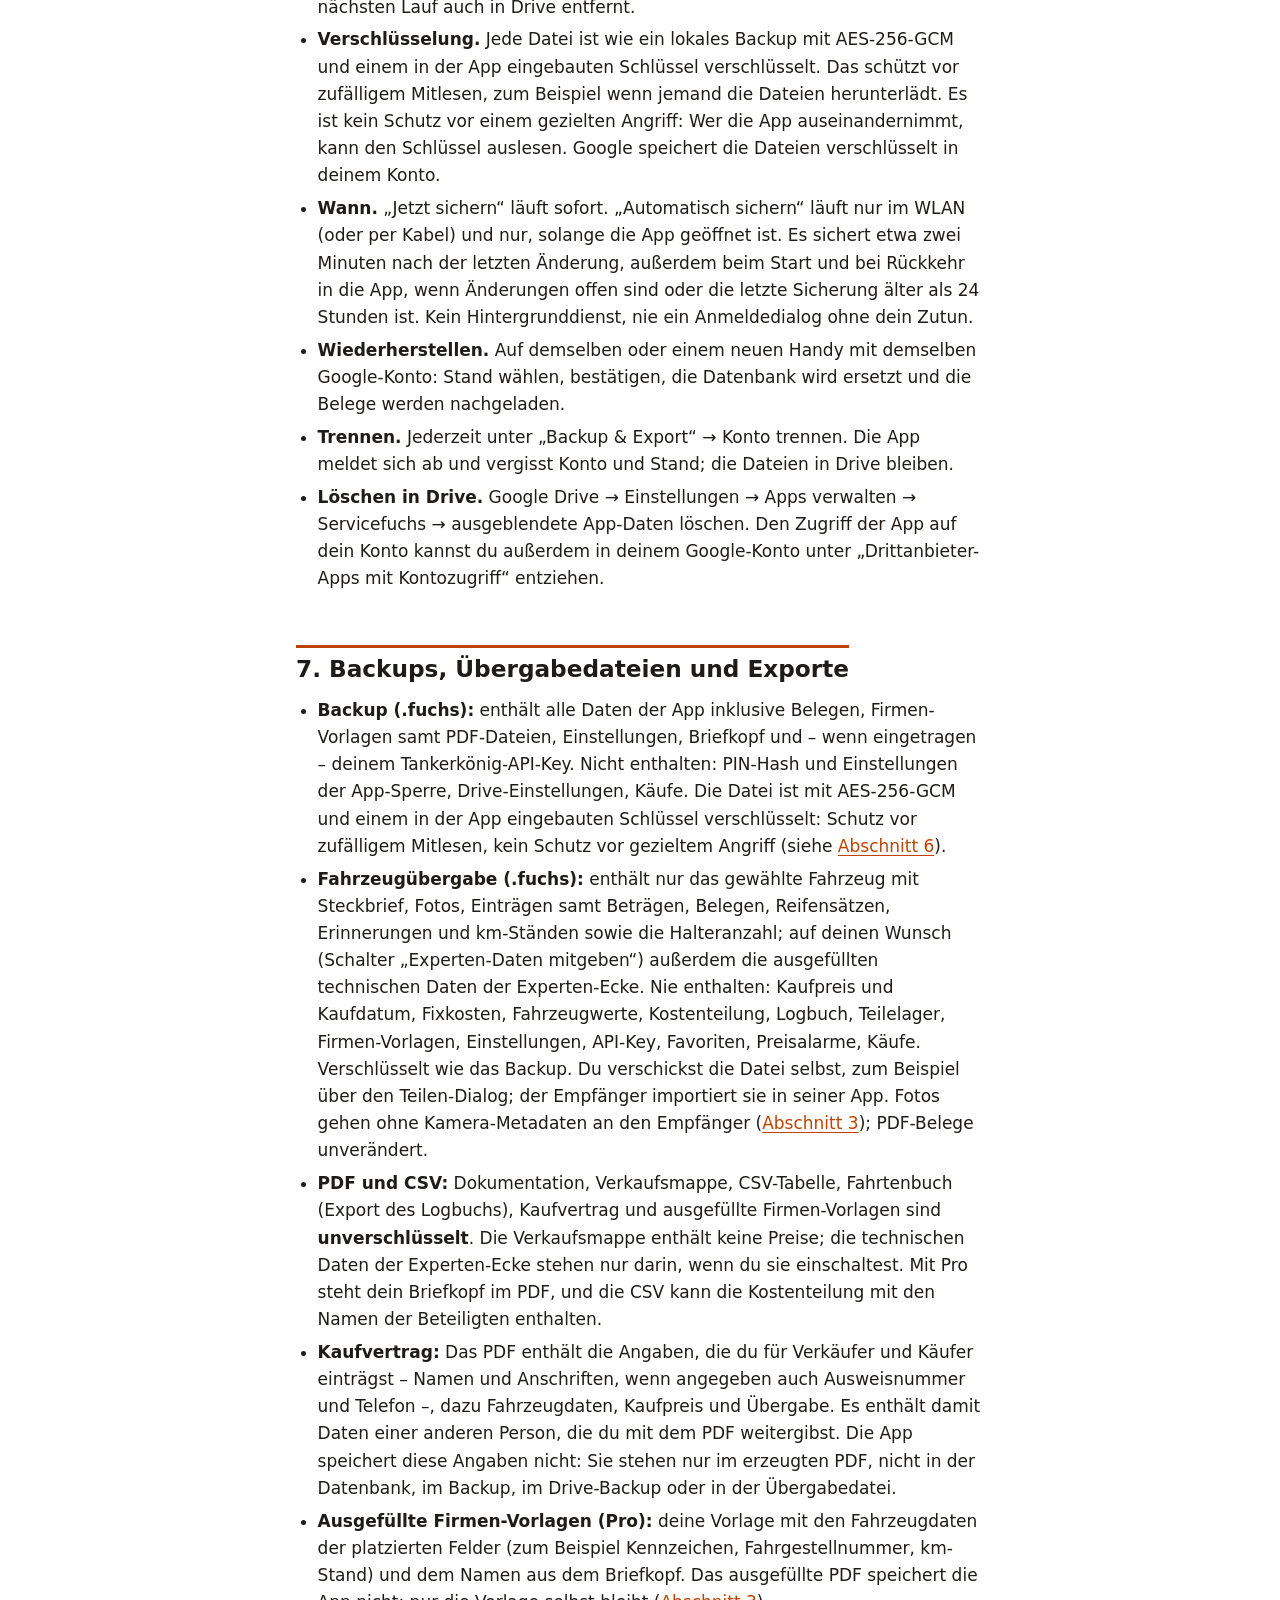
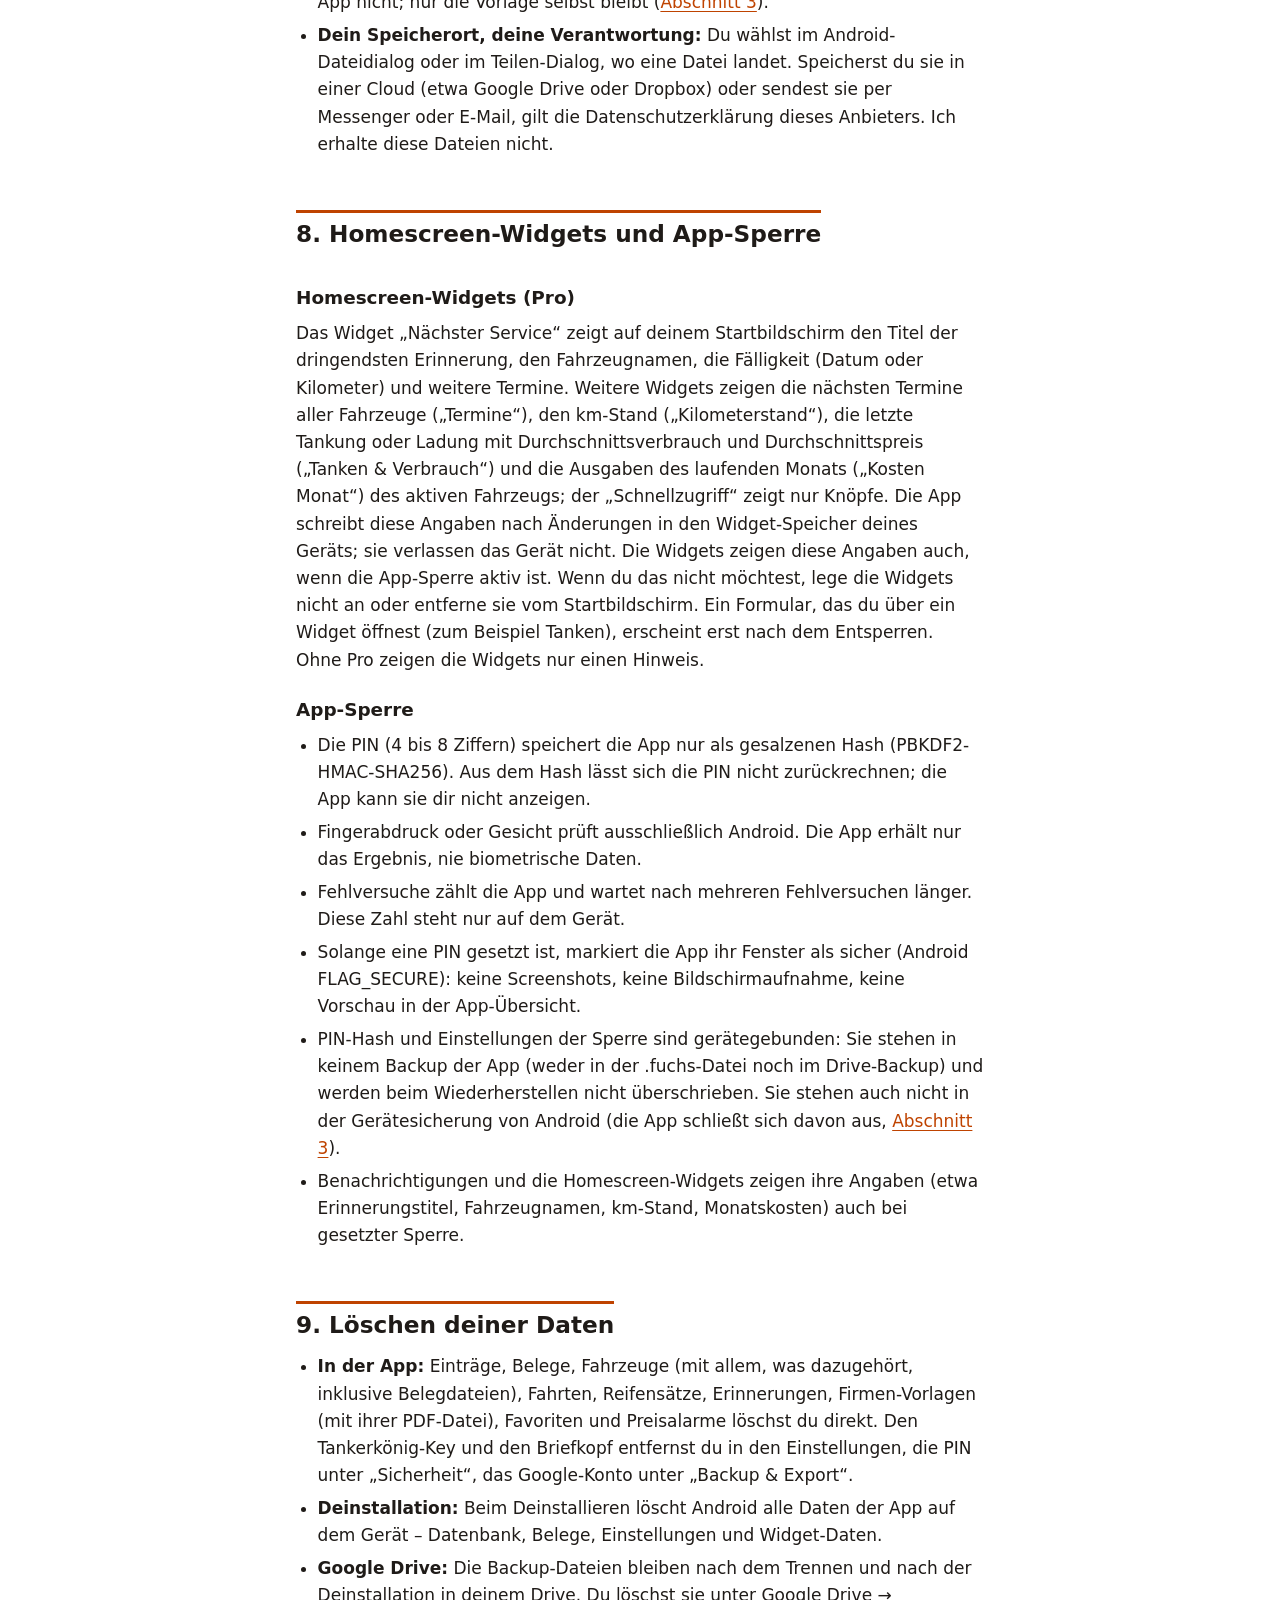
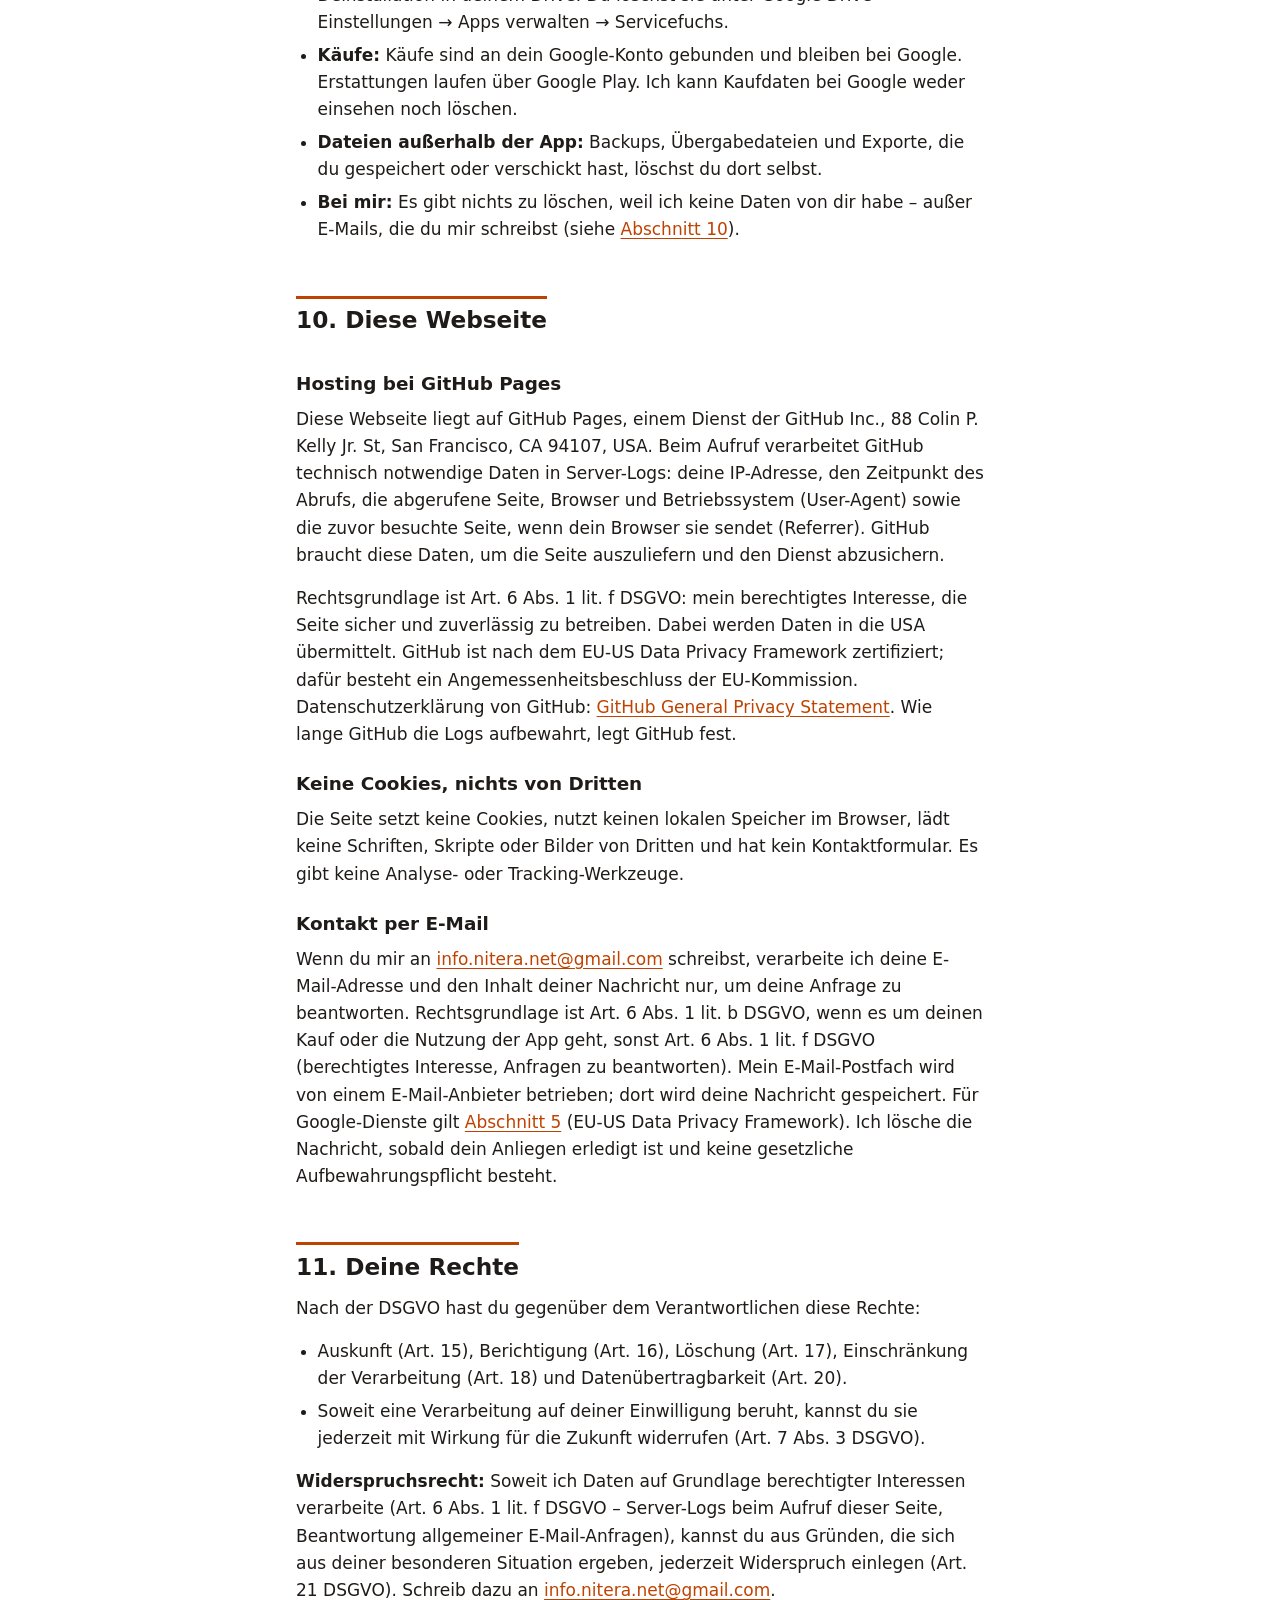
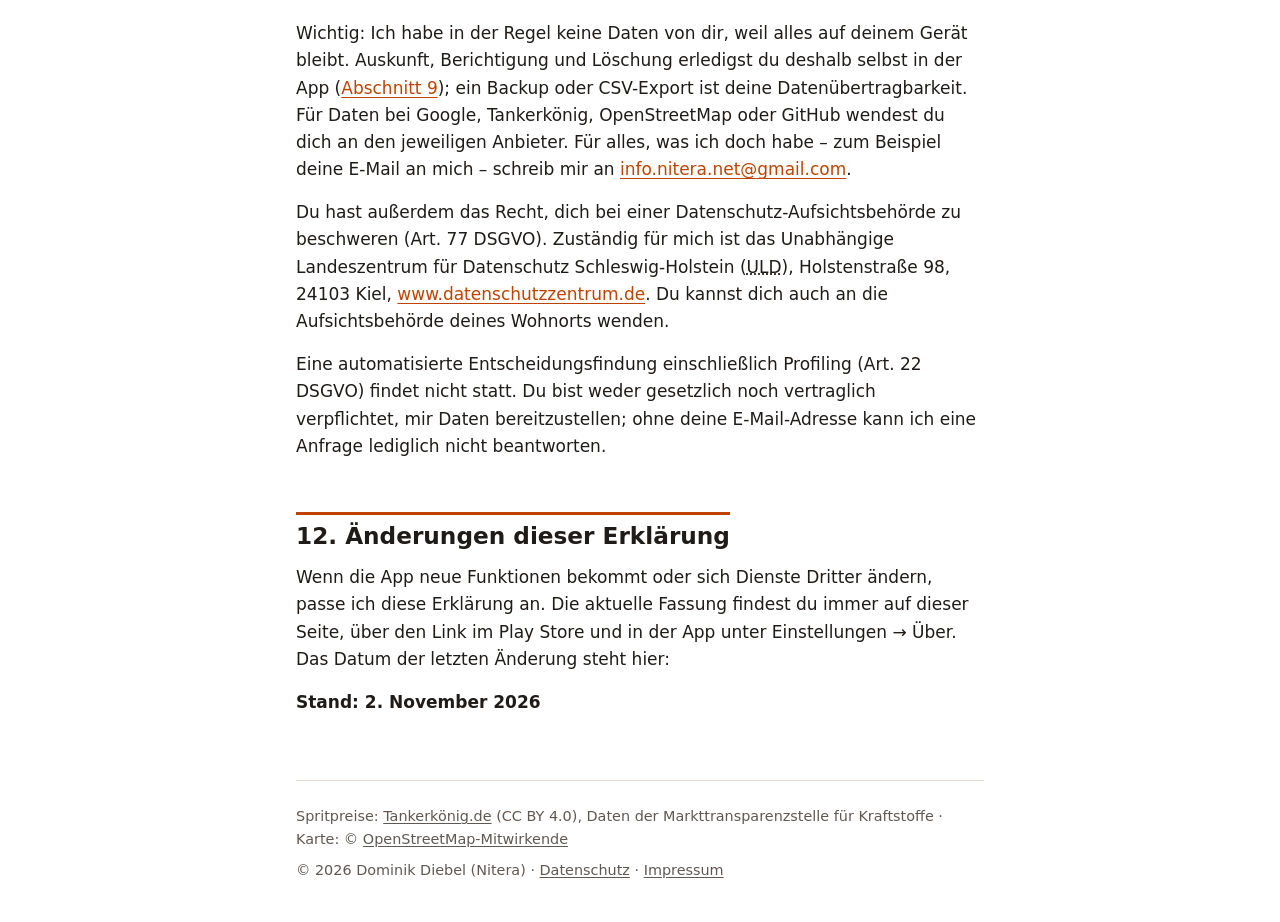
==== commit f8f32efb: "Datenschutzerklärung: Bewertungsbitte, Experten-Ecke, Teilelager, Weitere Sorten - Neuer Abschnitt „" ====
--- a/datenschutz.html
+++ b/datenschutz.html
@@ -37,7 +37,7 @@
   <li>Es gibt kein Nutzerkonto. Du musst dich nirgends registrieren.</li>
   <li>Ich erhalte deine Daten nicht – weder Fahrzeuge noch Einträge, Belege oder deinen Standort.</li>
   <li>Keine Werbung, kein Tracking, keine Analyse-Dienste, keine Absturzberichte.</li>
-  <li>Daten verlassen dein Gerät nur für Funktionen, die du nutzt oder eingeschaltet hast: Tankstellensuche mit eigenem Key (dazu die Prüfung deiner Preisalarme beim App-Start, wenn du welche angelegt hast), Kartenansicht, Google Maps, Kauf über Google Play, Google-Drive-Backup (auch automatisch, wenn du die Automatik einschaltest), Backup, Übergabe oder Export als Datei. Einzige Ausnahme ohne dein Zutun: Beim App-Start fragt die App Google Play still ab, welche Käufe zu deinem Google-Konto gehören (<a href="#dritte">Abschnitt 5</a>).</li>
+  <li>Daten verlassen dein Gerät nur für Funktionen, die du nutzt oder eingeschaltet hast: Tankstellensuche mit eigenem Key (dazu die Prüfung deiner Preisalarme beim App-Start, wenn du welche angelegt hast), Kartenansicht, Google Maps, Kauf über Google Play, Google-Drive-Backup (auch automatisch, wenn du die Automatik einschaltest), Backup, Übergabe oder Export als Datei. Einzige Ausnahmen ohne dein Zutun: Beim App-Start fragt die App Google Play still ab, welche Käufe zu deinem Google-Konto gehören, und gelegentlich bittet sie die Play-Store-App deines Geräts um eine Bewertung (<a href="#dritte">Abschnitt 5</a>).</li>
   <li>Diese Webseite setzt keine Cookies und lädt nichts von Dritten.</li>
 </ul>
 
@@ -50,6 +50,8 @@
   <li><strong>Belege:</strong> Fotos und <abbr title="Portable Document Format">PDF</abbr>-Dateien, die du aufnimmst oder auswählst. Fotos werden beim Übernehmen je nach Einstellung „Fotogröße“ auf 800 bis 1600 Pixel verkleinert und als WebP ohne die Metadaten der Kamera-App (EXIF) gespeichert – also ohne Aufnahmeort, Gerät und Aufnahmezeit. Dadurch stehen diese Angaben auch nicht in Backups, im Drive-Backup oder in der Übergabedatei. Für die Anzeige legt die App kleine Vorschaubilder im Zwischenspeicher (Cache) des Geräts ab; sie stehen in keinem Backup. PDF-Dateien übernimmt die App unverändert.</li>
   <li><strong>Erinnerungen und Erledigungen</strong> nach Datum, Kilometern oder beidem.</li>
   <li><strong>Reifensätze</strong> mit Größe, DOT-Nummer, Profiltiefe, Kaufdaten und Lagerort.</li>
+  <li><strong>Experten-Ecke (technische Daten):</strong> Angaben, die du zu einem Fahrzeug einträgst – etwa Motoröl, Ölmenge, Reifendruck, Kühlmittel, Batterie. Freier Text, nur auf deinem Gerät und in deinem Backup; in einer Übergabe oder der Verkaufsmappe nur, wenn du es dort einschaltest.</li>
+  <li><strong>Teilelager:</strong> Ersatzteile, die du notierst – Bezeichnung, Menge, Teilenummer, Hersteller, Lagerort, Notiz – und die Fahrzeuge, denen du sie zuordnest. Nur auf deinem Gerät und in deinem Backup, nie in einer Übergabe.</li>
   <li><strong>Fixkosten, Fahrzeugwerte und km-Stände</strong> für die Statistik.</li>
   <li><strong>Logbuch (Pro, Export als Fahrtenbuch):</strong> Fahrten mit km-Stand vorher und nachher, Zweck, Start, Ziel, Anlass und Fahrer. Orte und Fahrernamen dienen außerdem als Vorschläge für spätere Eingaben.</li>
   <li><strong>Kostenteilung (Pro):</strong> Namen von Personen, mit denen du Kosten teilst, und ihr Anteil. Diese Namen gibst du selbst ein; sie verlassen das Gerät nur in deinem Backup, im Drive-Backup und – wenn du es einschaltest – im CSV-Export (<a href="#drive">Abschnitte 6</a> und <a href="#dateien">7</a>), nie in der Übergabedatei.</li>
@@ -82,7 +84,7 @@
   <li><strong>Standort</strong> (ungefähr oder genau): nur für die Tankstellensuche im Tab „Tanken“ mit deinem eigenen Tankerkönig-Key und nur, wenn du die Suche startest. Der Standort ist der Mittelpunkt der Umkreissuche und geht an Tankerkönig; die App speichert ihn nicht. „Ungefähr“ reicht aus. Ohne Key fragt die App den Standort gar nicht ab; die Google-Maps-Suche nutzt den Standort, den Google Maps selbst kennt.</li>
   <li><strong>Kamera und Dateien:</strong> Belege über die Kamera-App deines Geräts aufnehmen oder aus Galerie und Dateien wählen, ein Logo für den Briefkopf oder eine PDF als Firmen-Vorlage wählen, Backups und Übergabedateien importieren sowie Backups, Übergabedateien, PDF und <abbr title="Comma-separated values">CSV</abbr> speichern oder teilen. Die App nutzt dafür die Dialoge von Android. Die App hat keinen Zugriff auf deine gesamte Galerie oder deinen gesamten Speicher, sondern nur auf die Datei, die du auswählst. Beim Öffnen eines Belegs übergibt Android die Datei an die Anzeige-App deiner Wahl, beim Teilen an die App, die du im Teilen-Dialog wählst.</li>
   <li><strong>Biometrie</strong> (USE_BIOMETRIC): Entsperren der App-Sperre per Fingerabdruck oder Gesicht. Die Prüfung macht ausschließlich Android; die App erhält nur „ja“ oder „nein“ und sieht keine biometrischen Daten. Kommt nur zum Einsatz, wenn du eine PIN gesetzt und Biometrie eingeschaltet hast.</li>
-  <li><strong>Internet:</strong> Tankstellenpreise (Tankerkönig), Kartenkacheln (OpenStreetMap), Google Play Billing, Google-Drive-Backup und Links, die du antippst. Ohne diese Funktionen sendet die App nichts – bis auf den stillen Abgleich deiner Käufe mit Google Play beim App-Start (<a href="#dritte">Abschnitt 5</a>). Keine Hintergrundabfragen, keine Telemetrie. Android fragt diese Berechtigung nicht ab; sie wird nur für die genannten Funktionen genutzt.</li>
+  <li><strong>Internet:</strong> Tankstellenpreise (Tankerkönig), Kartenkacheln (OpenStreetMap), Google Play Billing, Google-Drive-Backup und Links, die du antippst. Ohne diese Funktionen sendet die App nichts – bis auf den stillen Abgleich deiner Käufe mit Google Play beim App-Start und die gelegentliche Bewertungsbitte über Google Play (<a href="#dritte">Abschnitt 5</a>). Keine Hintergrundabfragen, keine Telemetrie. Android fragt diese Berechtigung nicht ab; sie wird nur für die genannten Funktionen genutzt.</li>
   <li><strong>Netzstatus:</strong> Die App liest nur, ob dein Gerät gerade über WLAN, Kabel oder Mobilfunk verbunden ist, damit das automatische Drive-Backup nur im WLAN läuft. Dazu speichert und sendet die App nichts. Android fragt diese Berechtigung nicht ab.</li>
 </ul>
 
@@ -110,7 +112,7 @@
 <h3>Google Maps und Karten-App</h3>
 <dl>
   <dt>Anbieter</dt><dd>Google Ireland Ltd., Gordon House, Barrow Street, Dublin 4, Irland</dd>
-  <dt>Wann</dt><dd>Nur wenn du „Tankstellen in der Nähe“, „Ladestationen in der Nähe“, „In Google Maps öffnen“ oder „Navigation“ antippst. Die App öffnet dann Google Maps beziehungsweise die Karten-App deines Geräts. Es kommt nichts in die App zurück.</dd>
+  <dt>Wann</dt><dd>Nur wenn du „Tankstellen in der Nähe“, „Ladestationen in der Nähe“, „Weitere Sorten“ (mit eigenem Tankerkönig-Key), „In Google Maps öffnen“ oder „Navigation“ antippst. Die App öffnet dann Google Maps beziehungsweise die Karten-App deines Geräts. Es kommt nichts in die App zurück.</dd>
   <dt>Übertragene Daten</dt><dd>Der Suchbegriff (z. B. „Aral Tankstelle 24h“), bei einer Station Name und Adresse, bei der Navigation die Koordinaten der Station. Was Google Maps danach verarbeitet (dein Standort, dein Google-Konto), regelt Google.</dd>
   <dt>Rechtsgrundlage</dt><dd>Art. 6 Abs. 1 lit. b DSGVO – Bereitstellung der Funktion, die du ausdrücklich anforderst (Link antippen); du kannst sie jederzeit beenden.</dd>
   <dt>Datenschutzerklärung</dt><dd><a href="https://policies.google.com/privacy">policies.google.com/privacy</a></dd>
@@ -126,6 +128,15 @@
   <dt>Datenschutzerklärung</dt><dd><a href="https://policies.google.com/privacy">policies.google.com/privacy</a></dd>
 </dl>
 
+<h3>Google Play: Bewertung in der App</h3>
+<p>Nach einem Rangaufstieg oder dem zehnten Eintrag bittet die App die Play-Store-App deines Geräts, ihre Bewertungsabfrage zu zeigen – höchstens alle 60 Tage, nie in Formularen, bei gesperrter App oder während eines Backups.</p>
+<dl>
+  <dt>Anbieter</dt><dd>Google Ireland Ltd., Gordon House, Barrow Street, Dublin 4, Irland</dd>
+  <dt>Wann</dt><dd>Nur im genannten Moment, ohne dass du etwas antippst. Du kannst die Abfrage einfach schließen.</dd>
+  <dt>Übertragene Daten</dt><dd>Die App überträgt dabei nichts. Sterne und Text gehen direkt von der Play-Store-App an Google, unter deinem Google-Konto; die App erfährt weder, ob die Abfrage erschien, noch ob oder wie du bewertet hast. Gespeichert wird nur der Zeitpunkt der letzten Anfrage auf deinem Gerät (auch in deinem Backup).</dd>
+  <dt>Datenschutzerklärung</dt><dd><a href="https://policies.google.com/privacy">policies.google.com/privacy</a></dd>
+</dl>
+
 <h3>Google-Anmeldung und Google Drive (Drive-Backup, Pro)</h3>
 <dl>
   <dt>Anbieter</dt><dd>Google Ireland Ltd., Gordon House, Barrow Street, Dublin 4, Irland</dd>
@@ -144,7 +155,7 @@
   <li><strong>Nur auf Wunsch.</strong> Nichts passiert, bevor du unter „Backup &amp; Export“ ein Google-Konto verbindest. Die Anmeldung läuft über Google; die App sieht dein Passwort nicht.</li>
   <li><strong>Umfang drive.appdata.</strong> Die App erhält nur Zugriff auf ihren eigenen, versteckten Ordner in deinem Google Drive. Deine übrigen Dateien kann sie weder sehen noch ändern. Den Ordner siehst du in Drive nur als Speicherverbrauch unter Einstellungen → Apps verwalten.</li>
   <li><strong>Was die App von Google bekommt.</strong> E-Mail-Adresse und Anzeigename deines Google-Kontos, um dir das verbundene Konto anzuzeigen, und einen Zugriffsschlüssel für den App-Ordner. Die App nutzt diese Daten ausschließlich für das Backup, gibt sie an niemanden weiter und speichert nur die E-Mail-Adresse. Die Nutzung von Daten aus Google-APIs richtet sich nach der <a href="https://developers.google.com/terms/api-services-user-data-policy">Google API Services User Data Policy</a>.</li>
-  <li><strong>Was gesichert wird:</strong> der Datenbank-Stand – Fahrzeuge, Einträge, Erinnerungen, Reifen, Statistik-Daten, Logbuch, Kostenteilung, Favoriten und Preisalarme, Fuchs-Punkte, Firmen-Vorlagen und Einstellungen einschließlich Briefkopf und eines eingetragenen Tankerkönig-Keys – sowie deine Belegdateien und die PDF-Dateien deiner Firmen-Vorlagen. Nicht enthalten: App-Sperre, Drive-Einstellungen, Käufe. Es bleiben die letzten drei Datenbank-Stände; ältere löscht der nächste Lauf. Belege werden einmal hochgeladen; Belege, die du in der App löschst, werden beim nächsten Lauf auch in Drive entfernt.</li>
+  <li><strong>Was gesichert wird:</strong> der Datenbank-Stand – Fahrzeuge, Einträge, Erinnerungen, Reifen, technische Daten, Teilelager, Statistik-Daten, Logbuch, Kostenteilung, Favoriten und Preisalarme, Fuchs-Punkte, Firmen-Vorlagen und Einstellungen einschließlich Briefkopf und eines eingetragenen Tankerkönig-Keys – sowie deine Belegdateien und die PDF-Dateien deiner Firmen-Vorlagen. Nicht enthalten: App-Sperre, Drive-Einstellungen, Käufe. Es bleiben die letzten drei Datenbank-Stände; ältere löscht der nächste Lauf. Belege werden einmal hochgeladen; Belege, die du in der App löschst, werden beim nächsten Lauf auch in Drive entfernt.</li>
   <li><strong>Verschlüsselung.</strong> Jede Datei ist wie ein lokales Backup mit AES-256-GCM und einem in der App eingebauten Schlüssel verschlüsselt. Das schützt vor zufälligem Mitlesen, zum Beispiel wenn jemand die Dateien herunterlädt. Es ist kein Schutz vor einem gezielten Angriff: Wer die App auseinandernimmt, kann den Schlüssel auslesen. Google speichert die Dateien verschlüsselt in deinem Konto.</li>
   <li><strong>Wann.</strong> „Jetzt sichern“ läuft sofort. „Automatisch sichern“ läuft nur im WLAN (oder per Kabel) und nur, solange die App geöffnet ist. Es sichert etwa zwei Minuten nach der letzten Änderung, außerdem beim Start und bei Rückkehr in die App, wenn Änderungen offen sind oder die letzte Sicherung älter als 24 Stunden ist. Kein Hintergrunddienst, nie ein Anmeldedialog ohne dein Zutun.</li>
   <li><strong>Wiederherstellen.</strong> Auf demselben oder einem neuen Handy mit demselben Google-Konto: Stand wählen, bestätigen, die Datenbank wird ersetzt und die Belege werden nachgeladen.</li>
@@ -155,8 +166,8 @@
 <h2 id="dateien">7. Backups, Übergabedateien und Exporte</h2>
 <ul>
   <li><strong>Backup (.fuchs):</strong> enthält alle Daten der App inklusive Belegen, Firmen-Vorlagen samt PDF-Dateien, Einstellungen, Briefkopf und – wenn eingetragen – deinem Tankerkönig-API-Key. Nicht enthalten: PIN-Hash und Einstellungen der App-Sperre, Drive-Einstellungen, Käufe. Die Datei ist mit AES-256-GCM und einem in der App eingebauten Schlüssel verschlüsselt: Schutz vor zufälligem Mitlesen, kein Schutz vor gezieltem Angriff (siehe <a href="#drive">Abschnitt 6</a>).</li>
-  <li><strong>Fahrzeugübergabe (.fuchs):</strong> enthält nur das gewählte Fahrzeug mit Steckbrief, Fotos, Einträgen samt Beträgen, Belegen, Reifensätzen, Erinnerungen und km-Ständen sowie die Halteranzahl. Nie enthalten: Kaufpreis und Kaufdatum, Fixkosten, Fahrzeugwerte, Kostenteilung, Logbuch, Firmen-Vorlagen, Einstellungen, API-Key, Favoriten, Preisalarme, Käufe. Verschlüsselt wie das Backup. Du verschickst die Datei selbst, zum Beispiel über den Teilen-Dialog; der Empfänger importiert sie in seiner App. Fotos gehen ohne Kamera-Metadaten an den Empfänger (<a href="#app">Abschnitt 3</a>); PDF-Belege unverändert.</li>
-  <li><strong>PDF und CSV:</strong> Dokumentation, Verkaufsmappe, CSV-Tabelle, Fahrtenbuch (Export des Logbuchs), Kaufvertrag und ausgefüllte Firmen-Vorlagen sind <strong>unverschlüsselt</strong>. Die Verkaufsmappe enthält keine Preise. Mit Pro steht dein Briefkopf im PDF, und die CSV kann die Kostenteilung mit den Namen der Beteiligten enthalten.</li>
+  <li><strong>Fahrzeugübergabe (.fuchs):</strong> enthält nur das gewählte Fahrzeug mit Steckbrief, Fotos, Einträgen samt Beträgen, Belegen, Reifensätzen, Erinnerungen und km-Ständen sowie die Halteranzahl; auf deinen Wunsch (Schalter „Experten-Daten mitgeben“) außerdem die ausgefüllten technischen Daten der Experten-Ecke. Nie enthalten: Kaufpreis und Kaufdatum, Fixkosten, Fahrzeugwerte, Kostenteilung, Logbuch, Teilelager, Firmen-Vorlagen, Einstellungen, API-Key, Favoriten, Preisalarme, Käufe. Verschlüsselt wie das Backup. Du verschickst die Datei selbst, zum Beispiel über den Teilen-Dialog; der Empfänger importiert sie in seiner App. Fotos gehen ohne Kamera-Metadaten an den Empfänger (<a href="#app">Abschnitt 3</a>); PDF-Belege unverändert.</li>
+  <li><strong>PDF und CSV:</strong> Dokumentation, Verkaufsmappe, CSV-Tabelle, Fahrtenbuch (Export des Logbuchs), Kaufvertrag und ausgefüllte Firmen-Vorlagen sind <strong>unverschlüsselt</strong>. Die Verkaufsmappe enthält keine Preise; die technischen Daten der Experten-Ecke stehen nur darin, wenn du sie einschaltest. Mit Pro steht dein Briefkopf im PDF, und die CSV kann die Kostenteilung mit den Namen der Beteiligten enthalten.</li>
   <li><strong>Kaufvertrag:</strong> Das PDF enthält die Angaben, die du für Verkäufer und Käufer einträgst – Namen und Anschriften, wenn angegeben auch Ausweisnummer und Telefon –, dazu Fahrzeugdaten, Kaufpreis und Übergabe. Es enthält damit Daten einer anderen Person, die du mit dem PDF weitergibst. Die App speichert diese Angaben nicht: Sie stehen nur im erzeugten PDF, nicht in der Datenbank, im Backup, im Drive-Backup oder in der Übergabedatei.</li>
   <li><strong>Ausgefüllte Firmen-Vorlagen (Pro):</strong> deine Vorlage mit den Fahrzeugdaten der platzierten Felder (zum Beispiel Kennzeichen, Fahrgestellnummer, km-Stand) und dem Namen aus dem Briefkopf. Das ausgefüllte PDF speichert die App nicht; nur die Vorlage selbst bleibt (<a href="#app">Abschnitt 3</a>).</li>
   <li><strong>Dein Speicherort, deine Verantwortung:</strong> Du wählst im Android-Dateidialog oder im Teilen-Dialog, wo eine Datei landet. Speicherst du sie in einer Cloud (etwa Google Drive oder Dropbox) oder sendest sie per Messenger oder E-Mail, gilt die Datenschutzerklärung dieses Anbieters. Ich erhalte diese Dateien nicht.</li>
@@ -207,7 +218,7 @@
 
 <h2 id="aenderungen">12. Änderungen dieser Erklärung</h2>
 <p>Wenn die App neue Funktionen bekommt oder sich Dienste Dritter ändern, passe ich diese Erklärung an. Die aktuelle Fassung findest du immer auf dieser Seite, über den Link im Play Store und in der App unter Einstellungen → Über. Das Datum der letzten Änderung steht hier:</p>
-<p><strong>Stand: 30. Oktober 2026</strong></p>
+<p><strong>Stand: 2. November 2026</strong></p>
   </main>
 
   <footer>
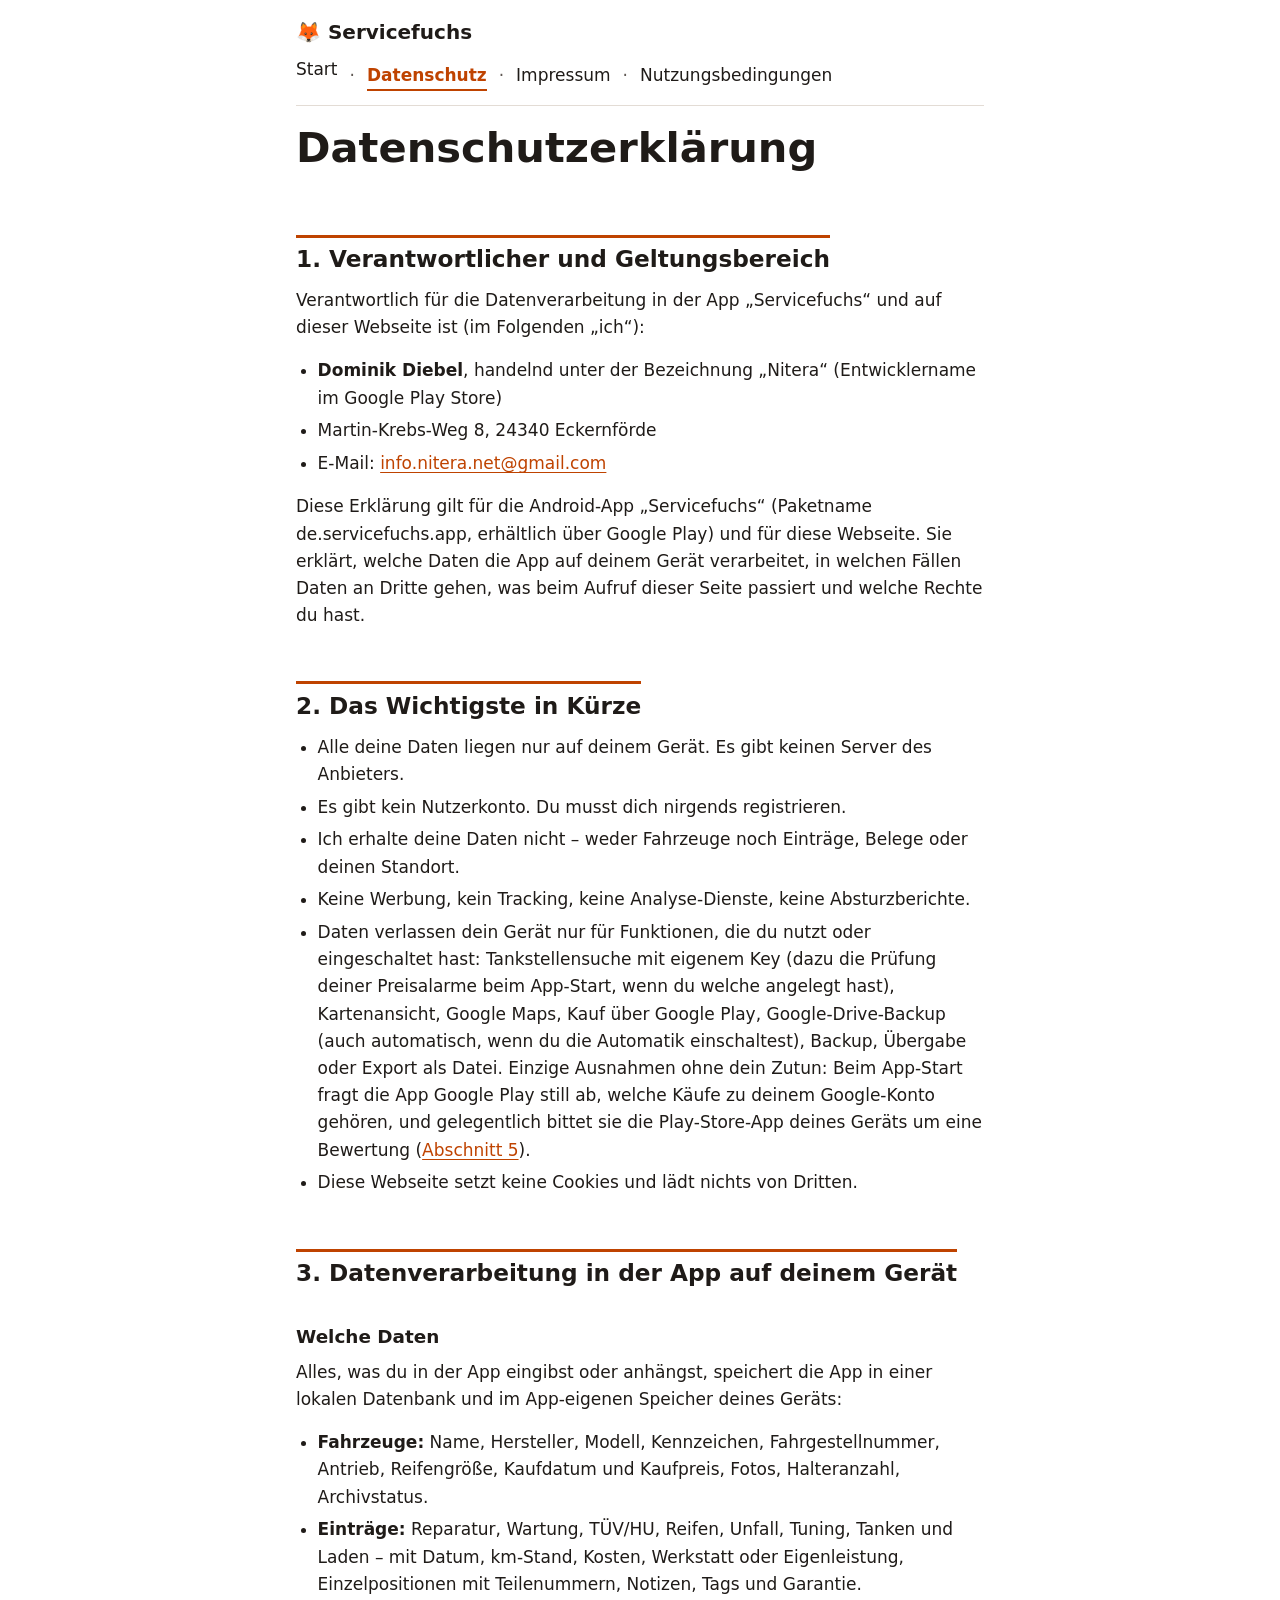
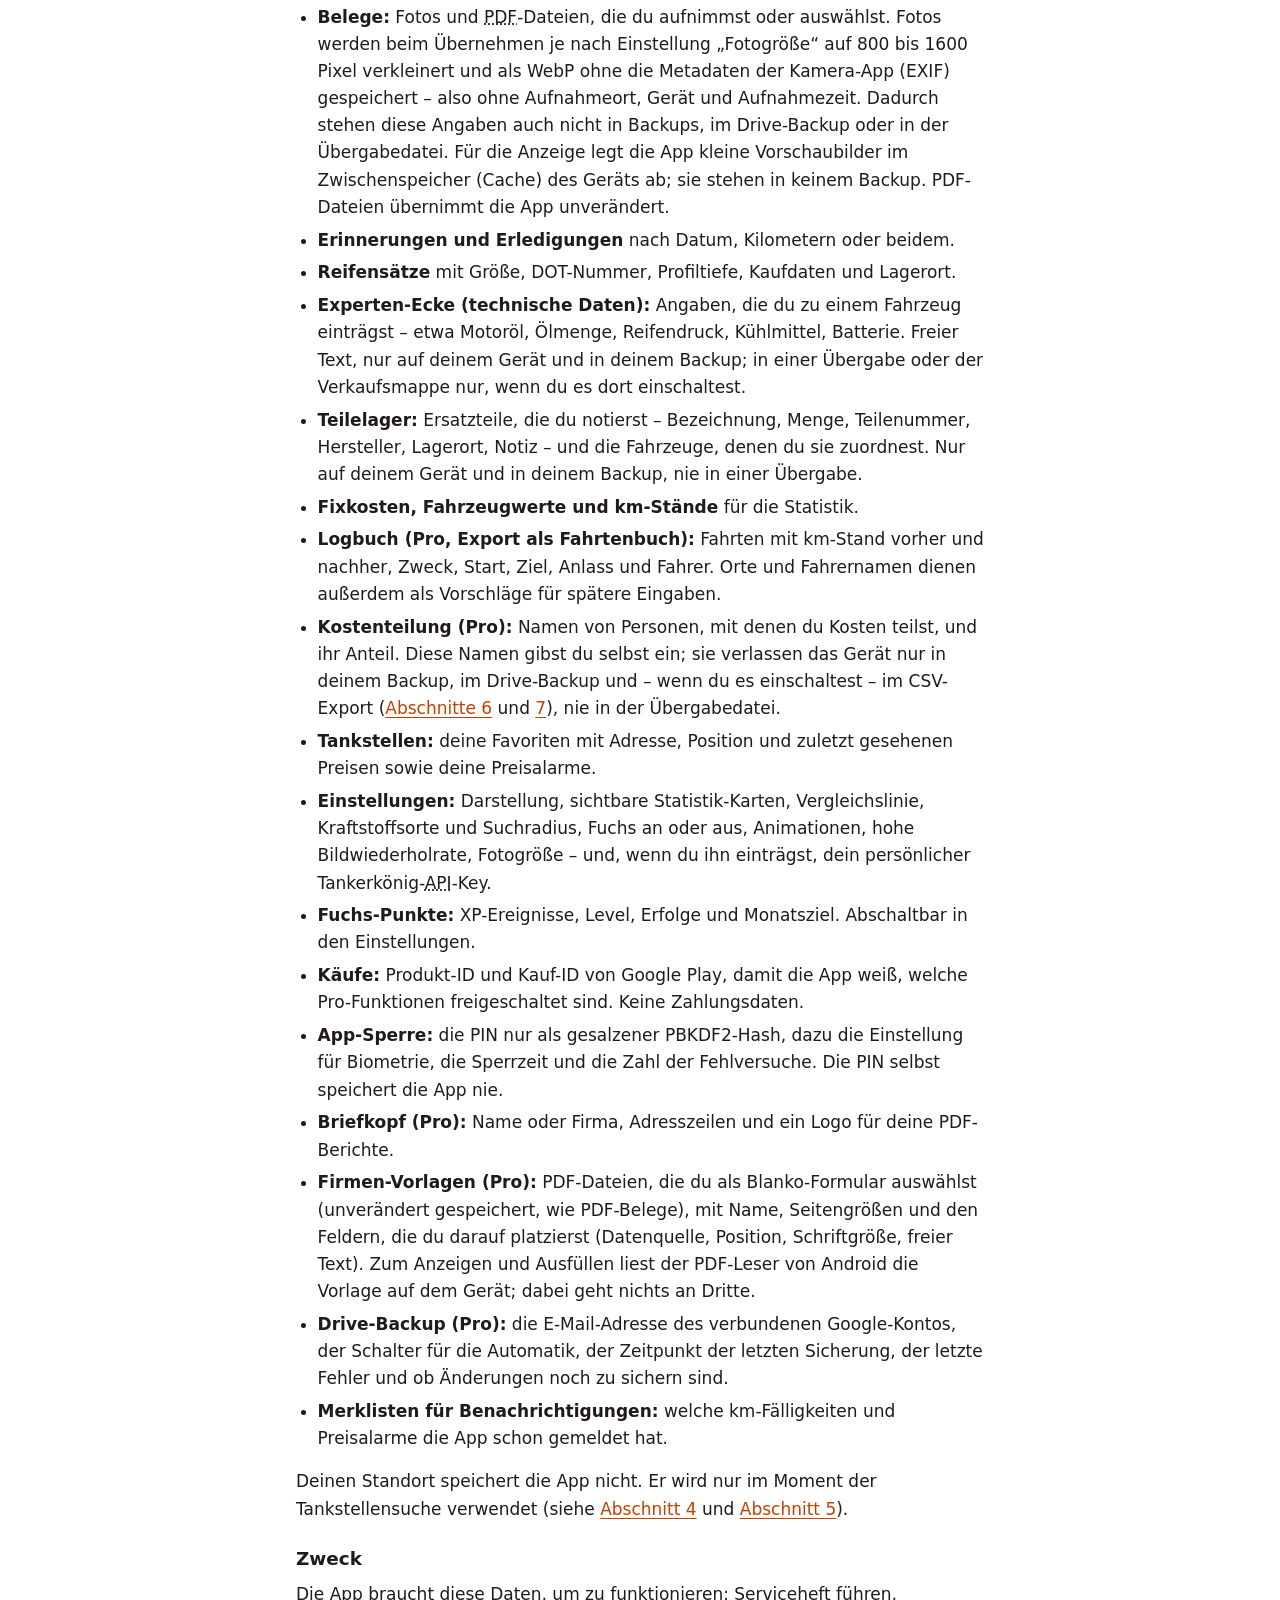
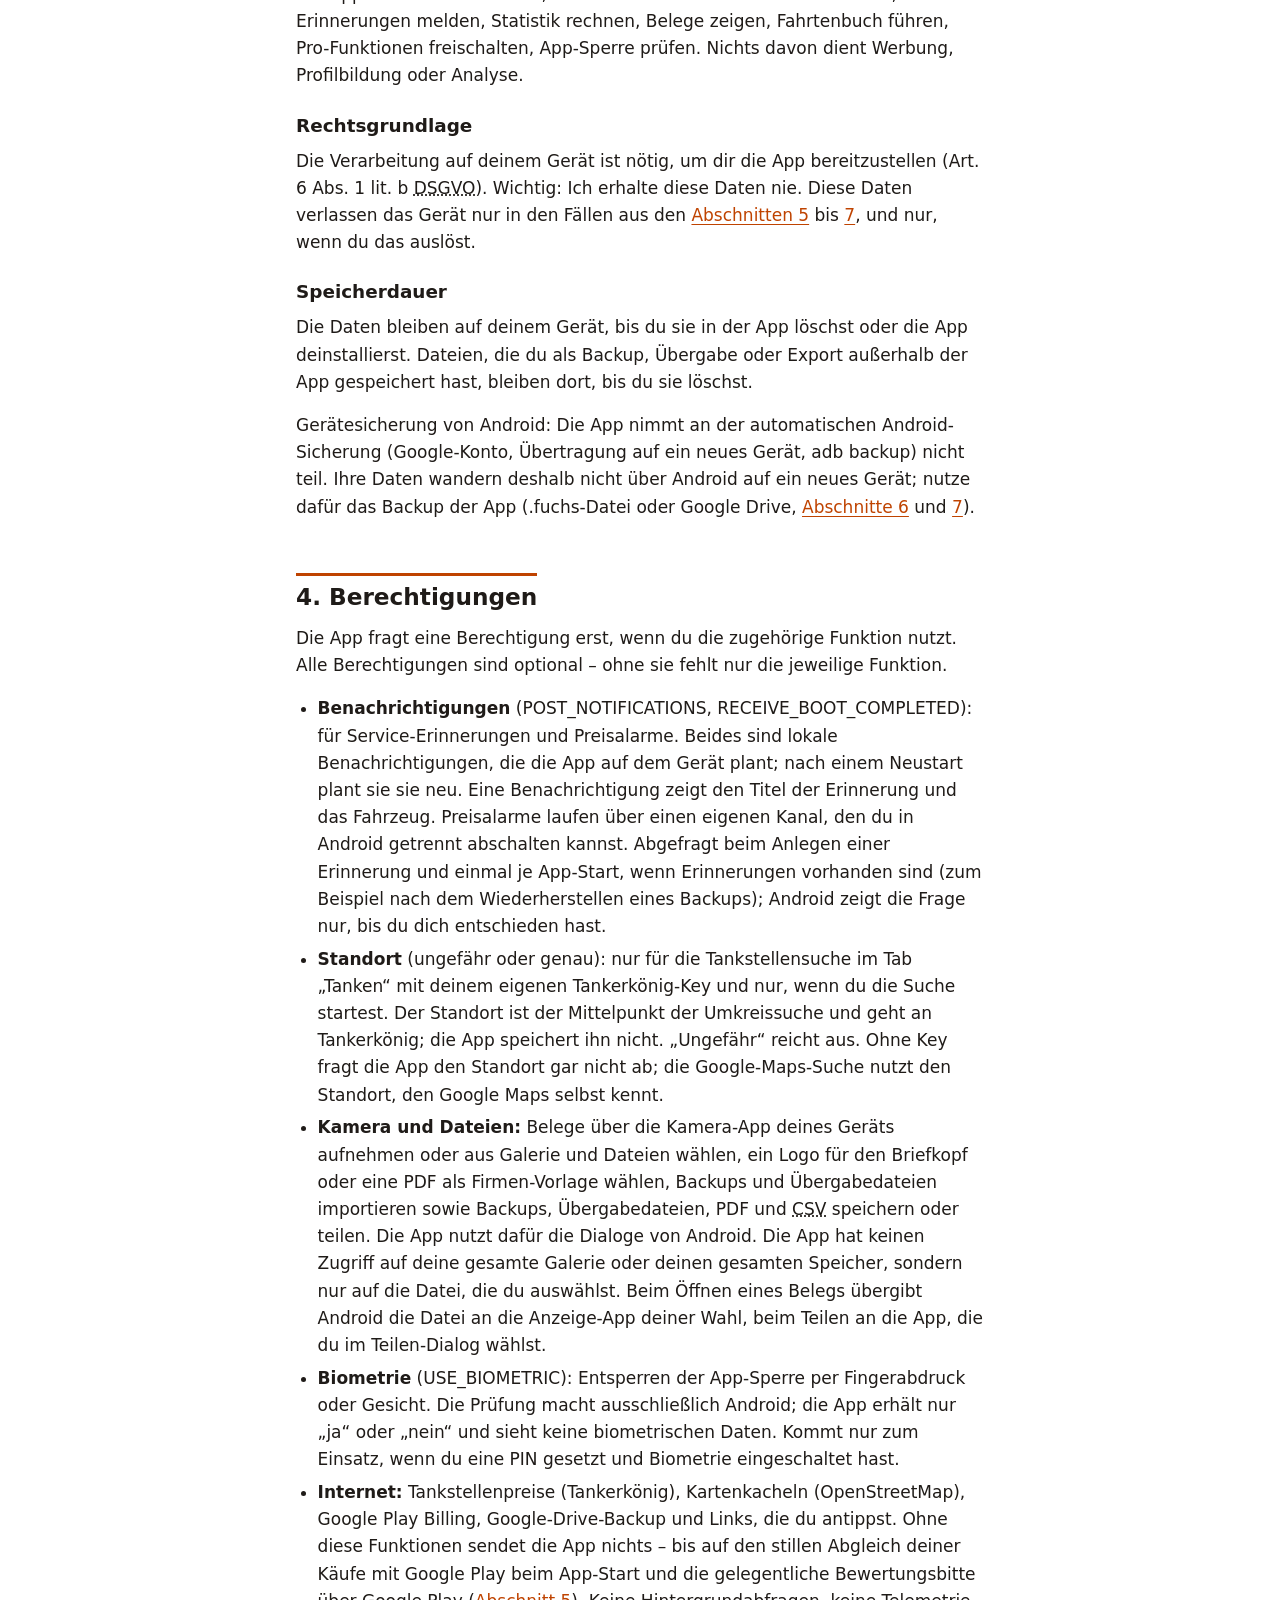
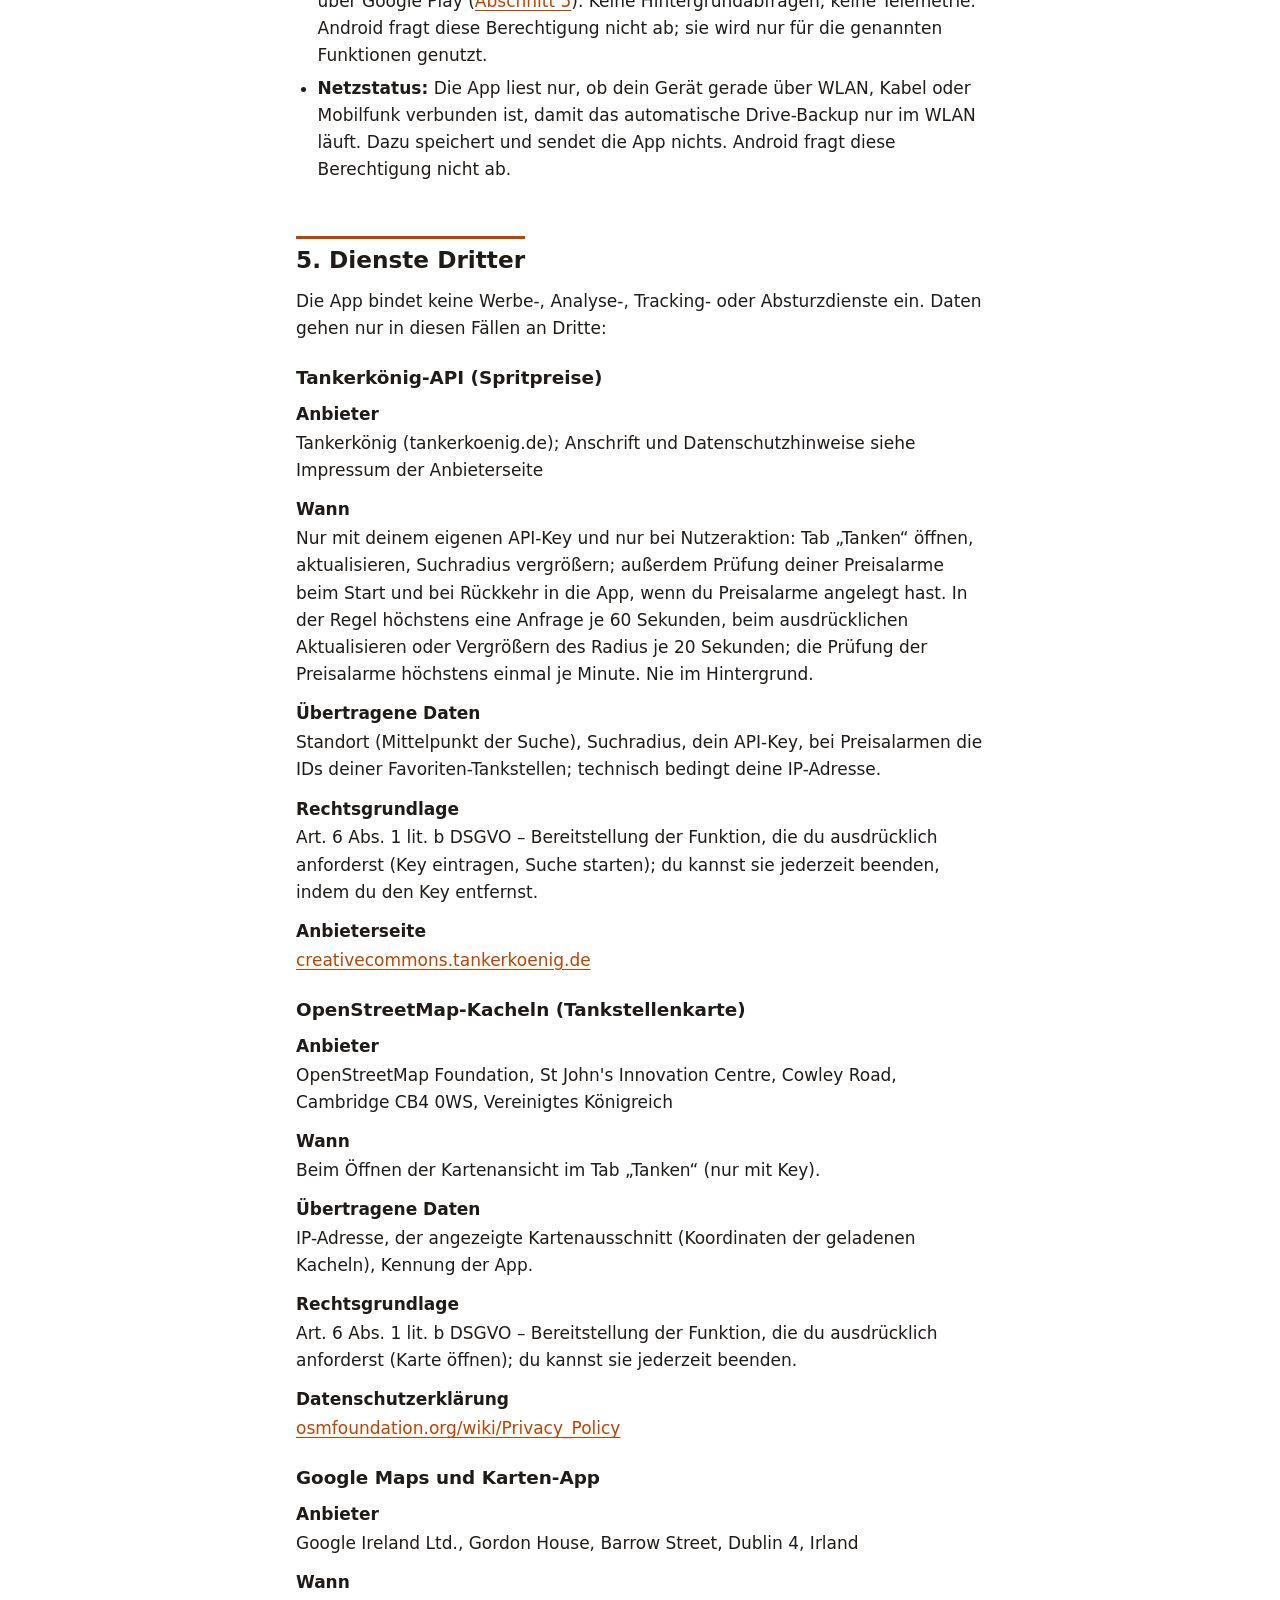
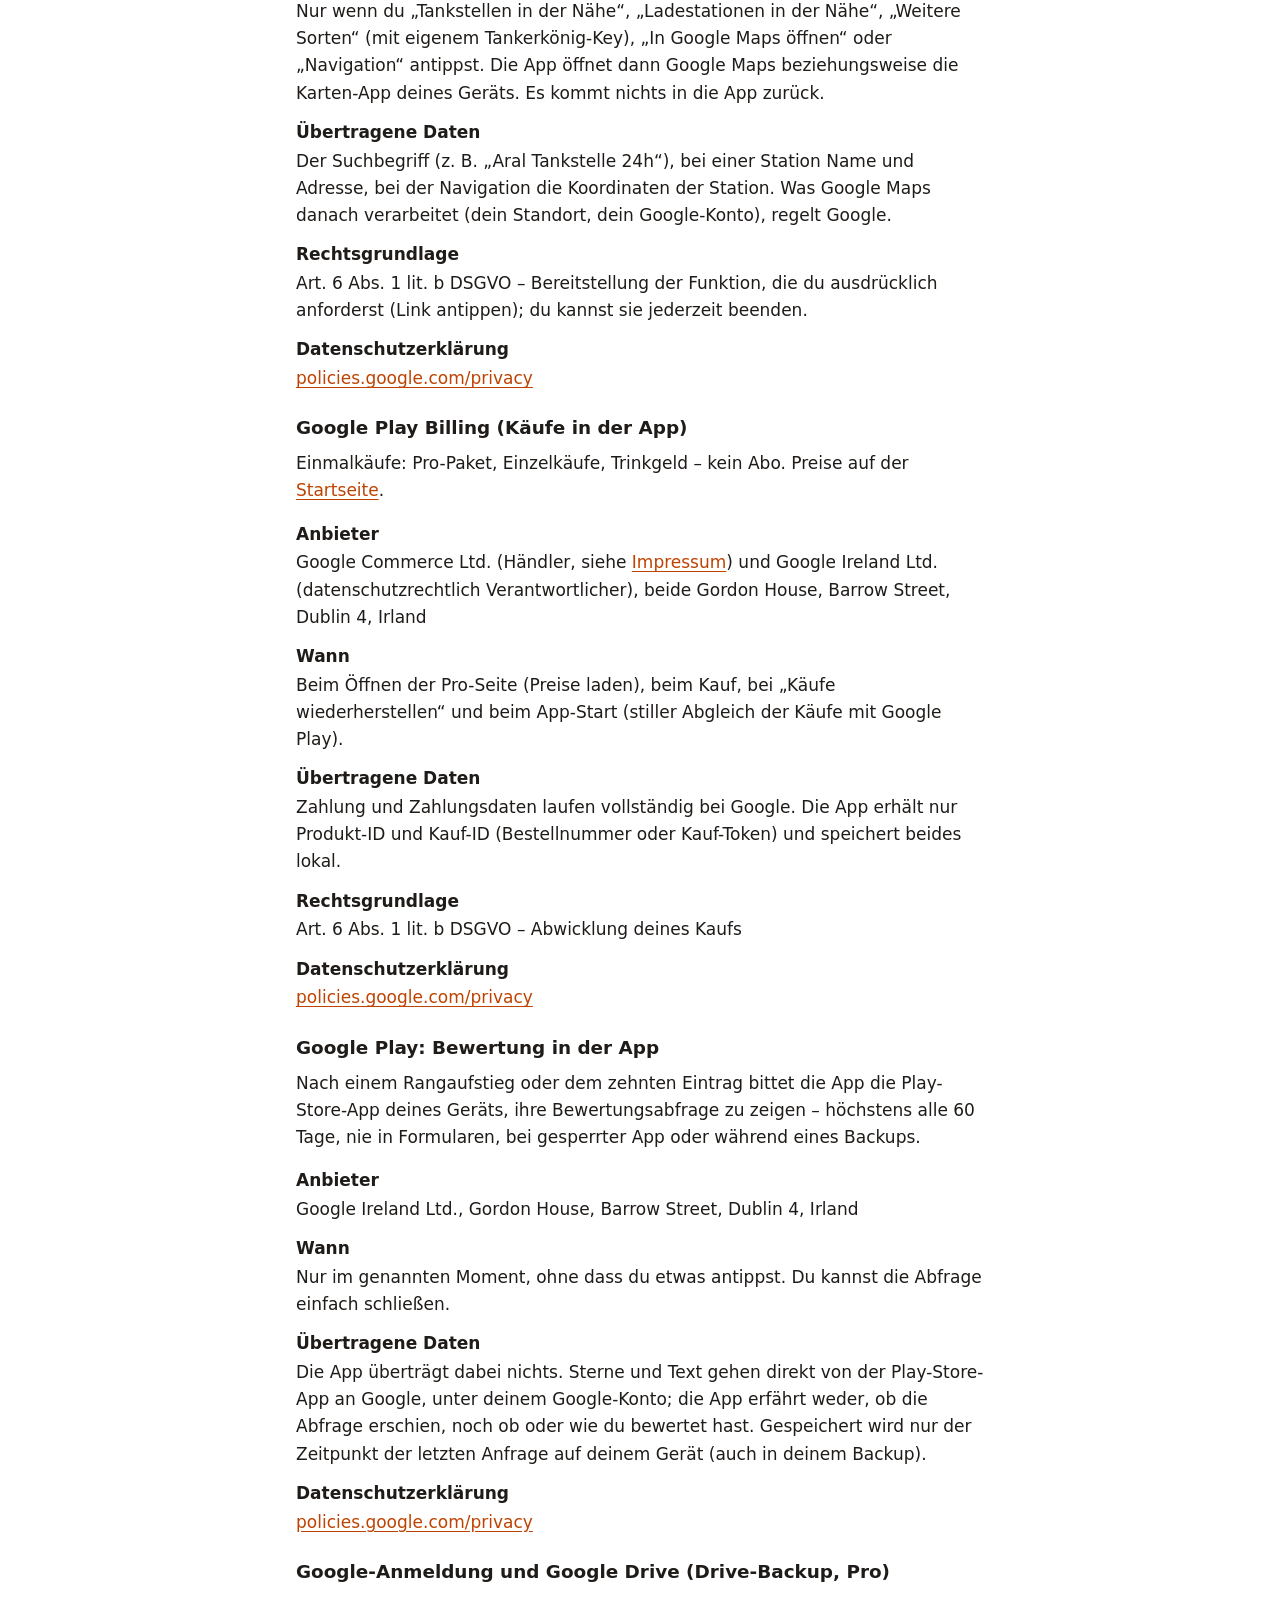
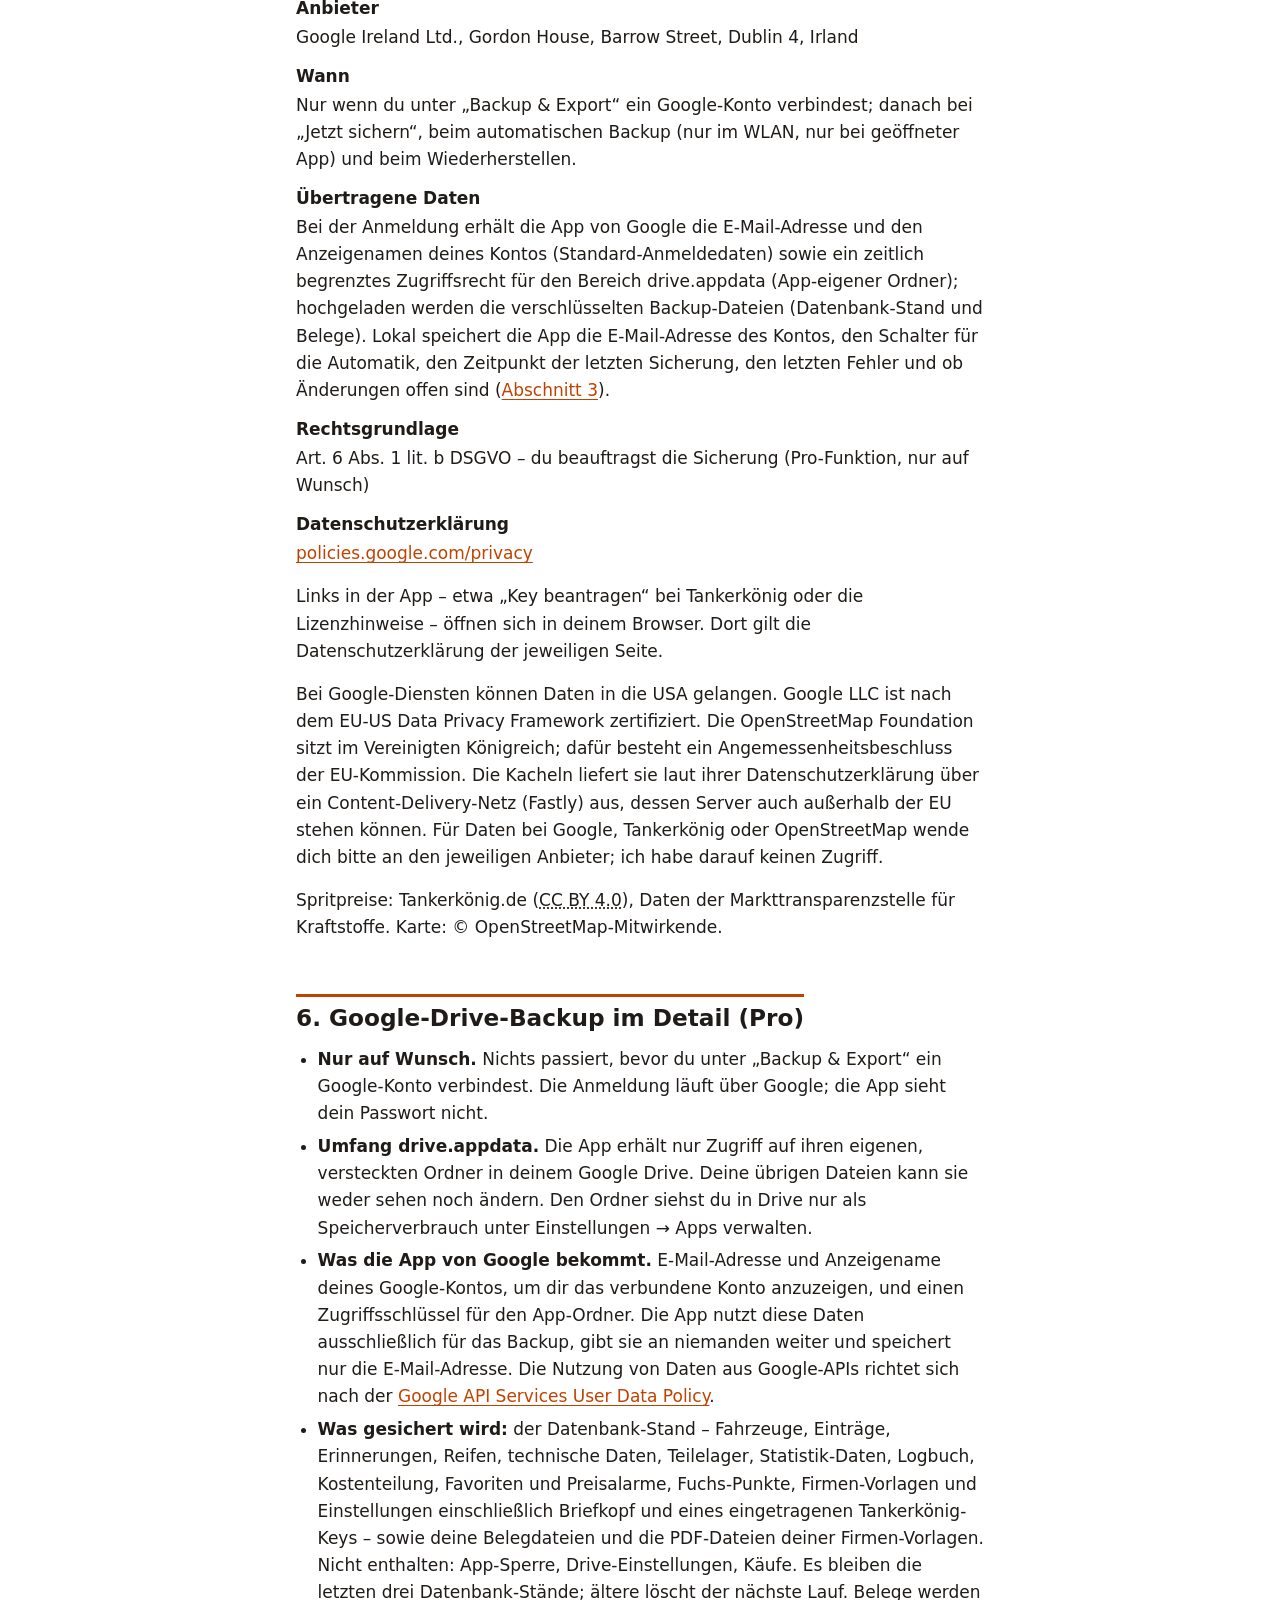
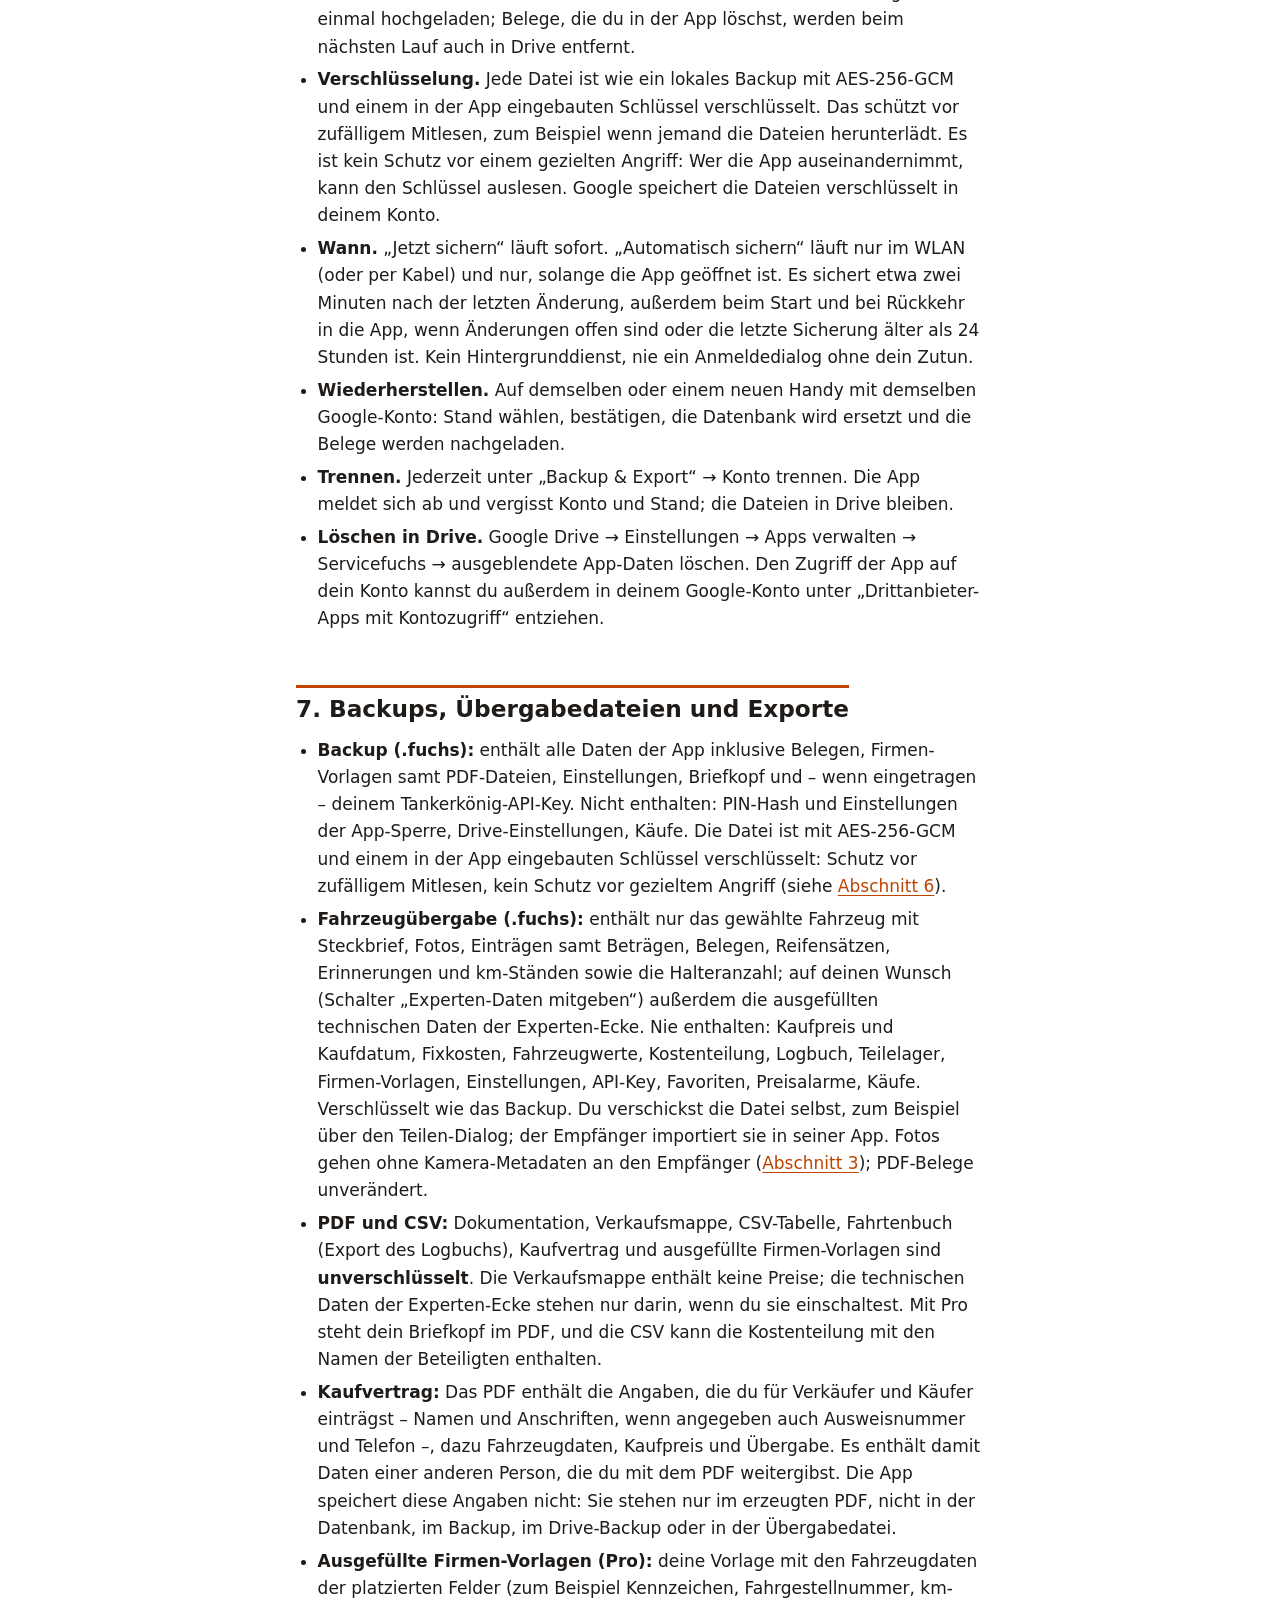
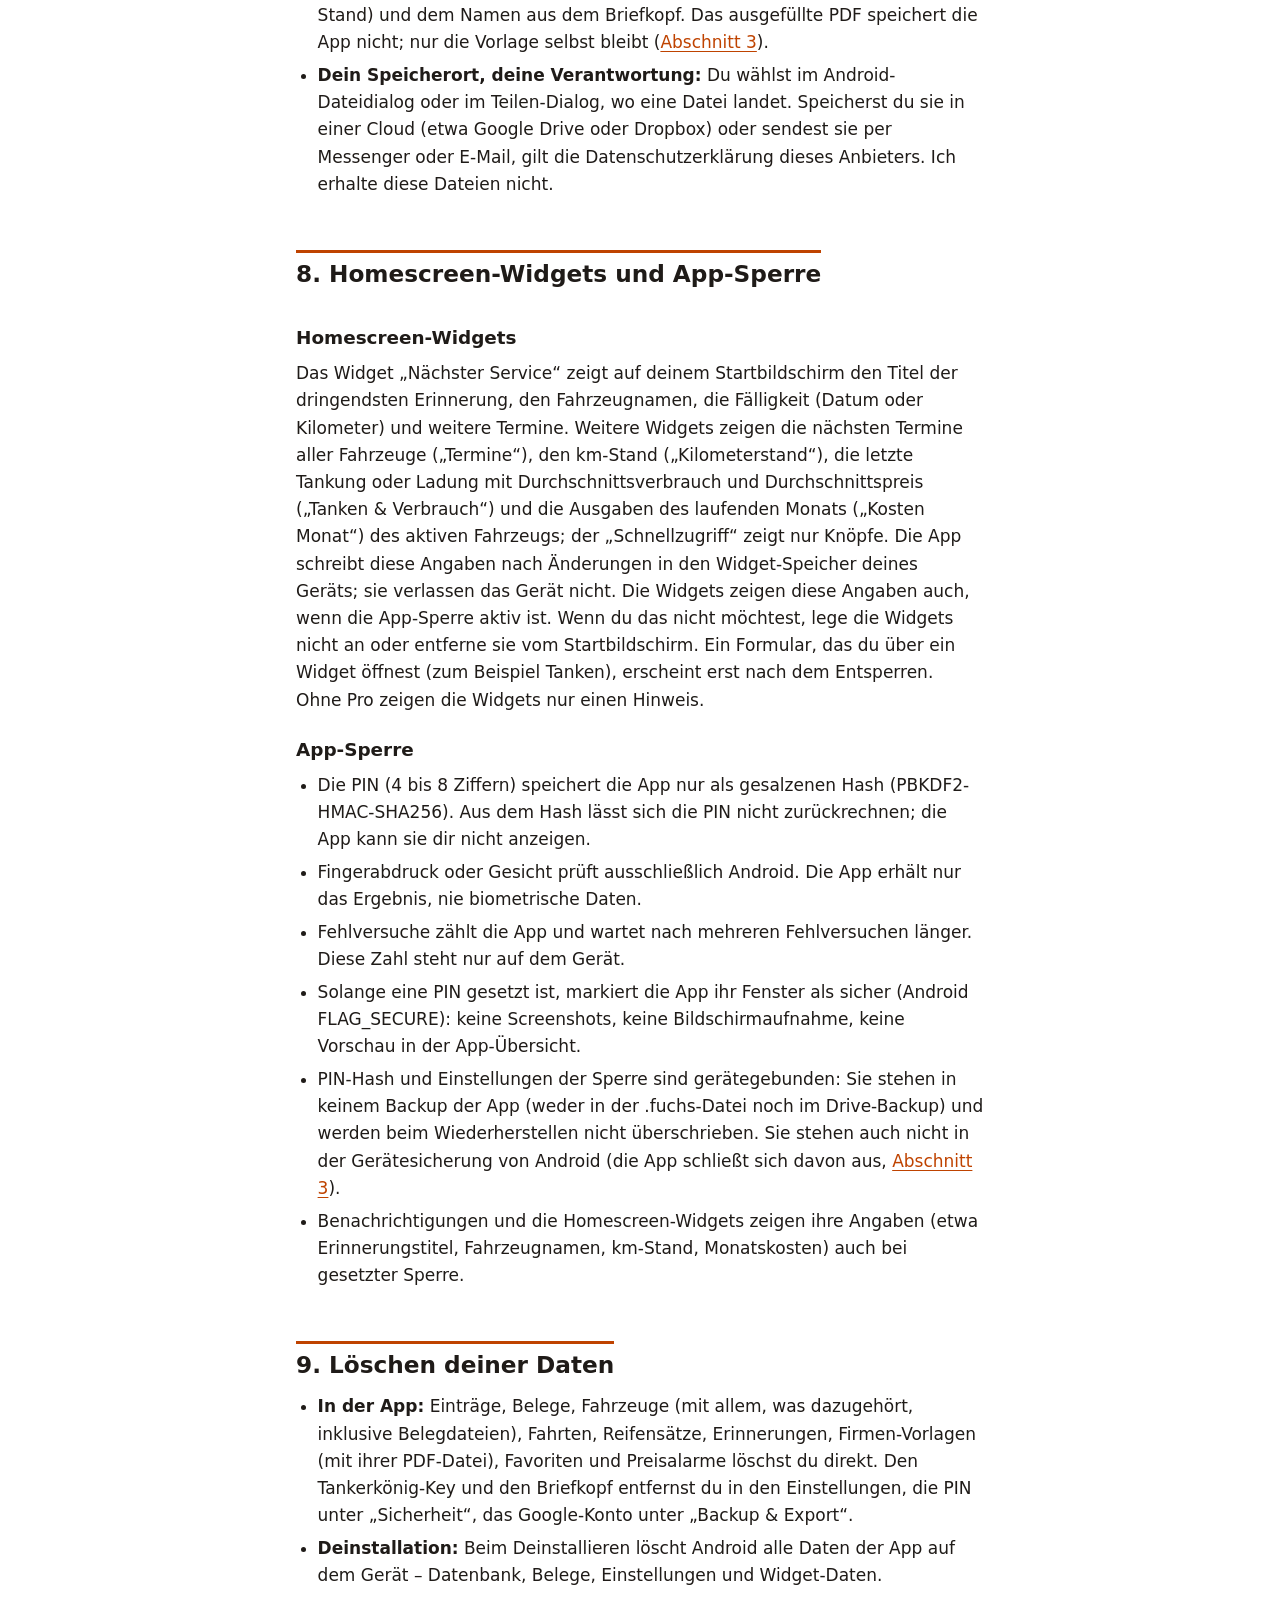
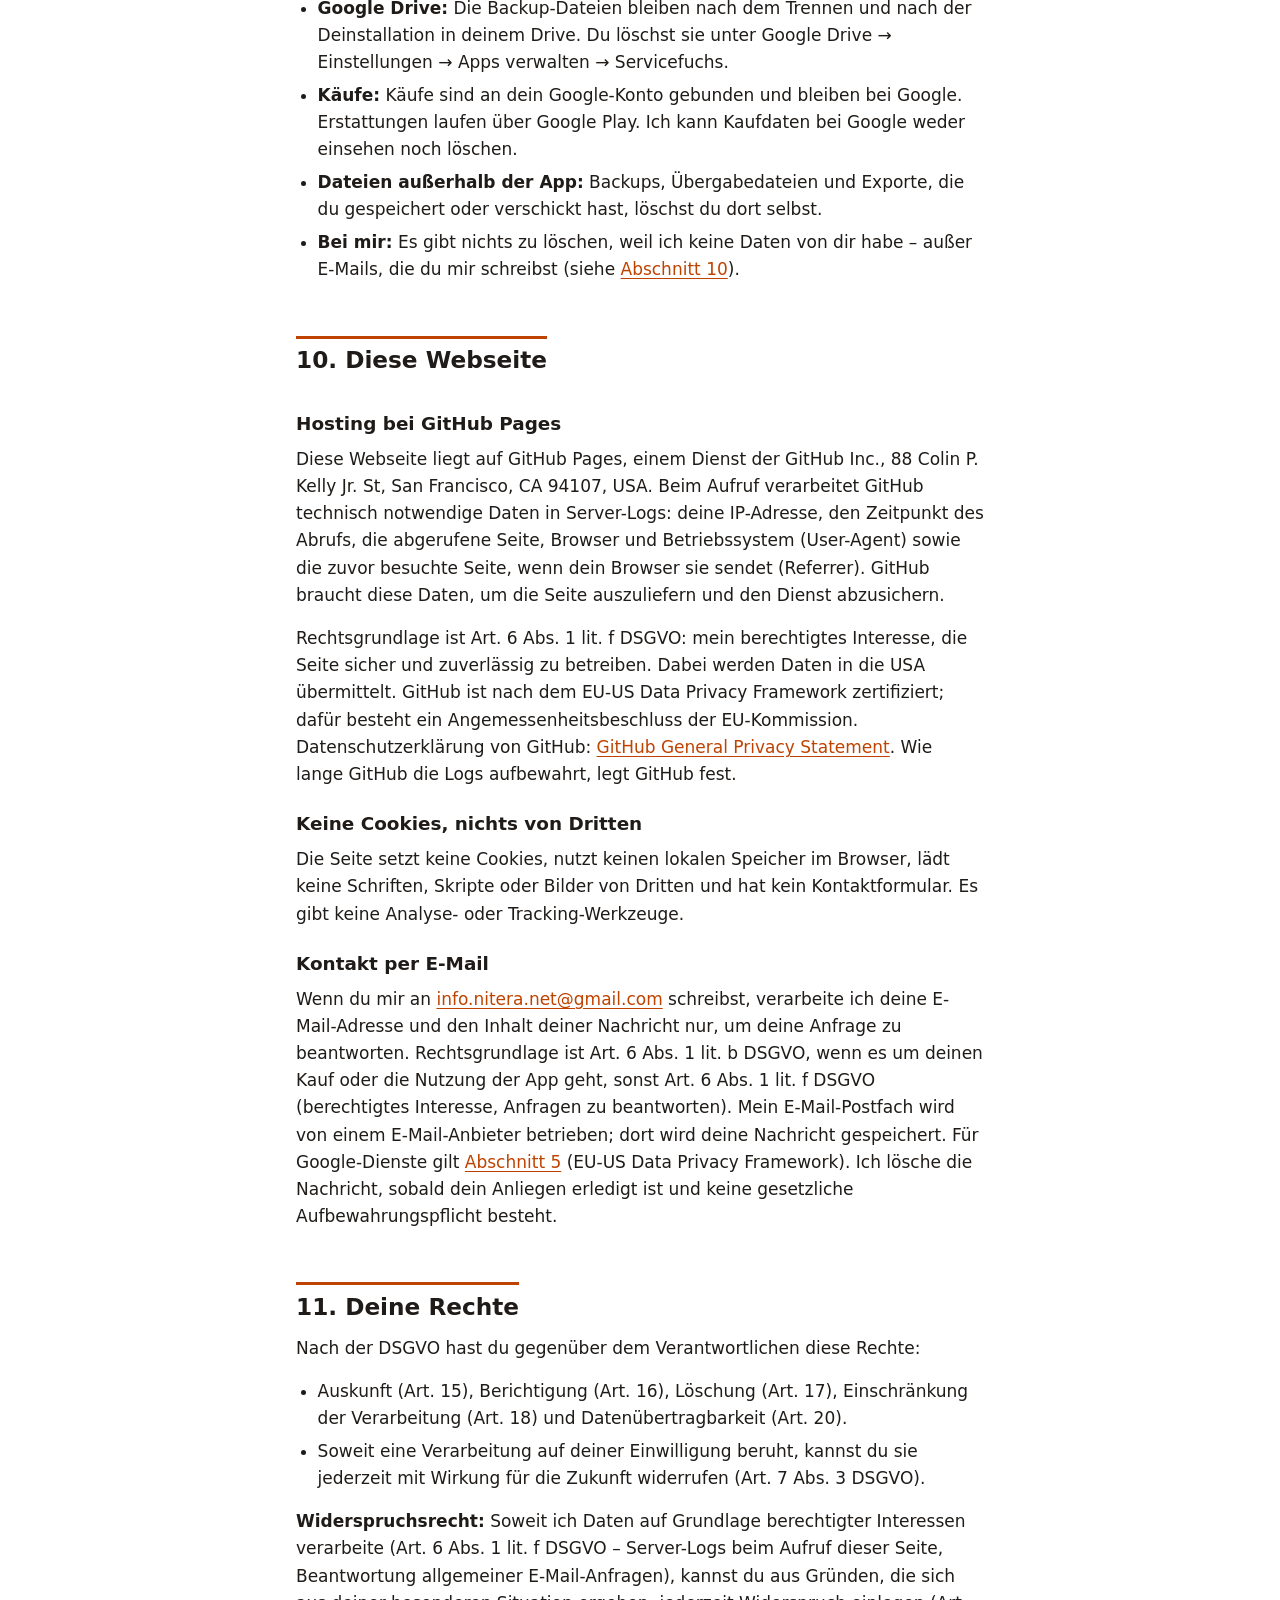
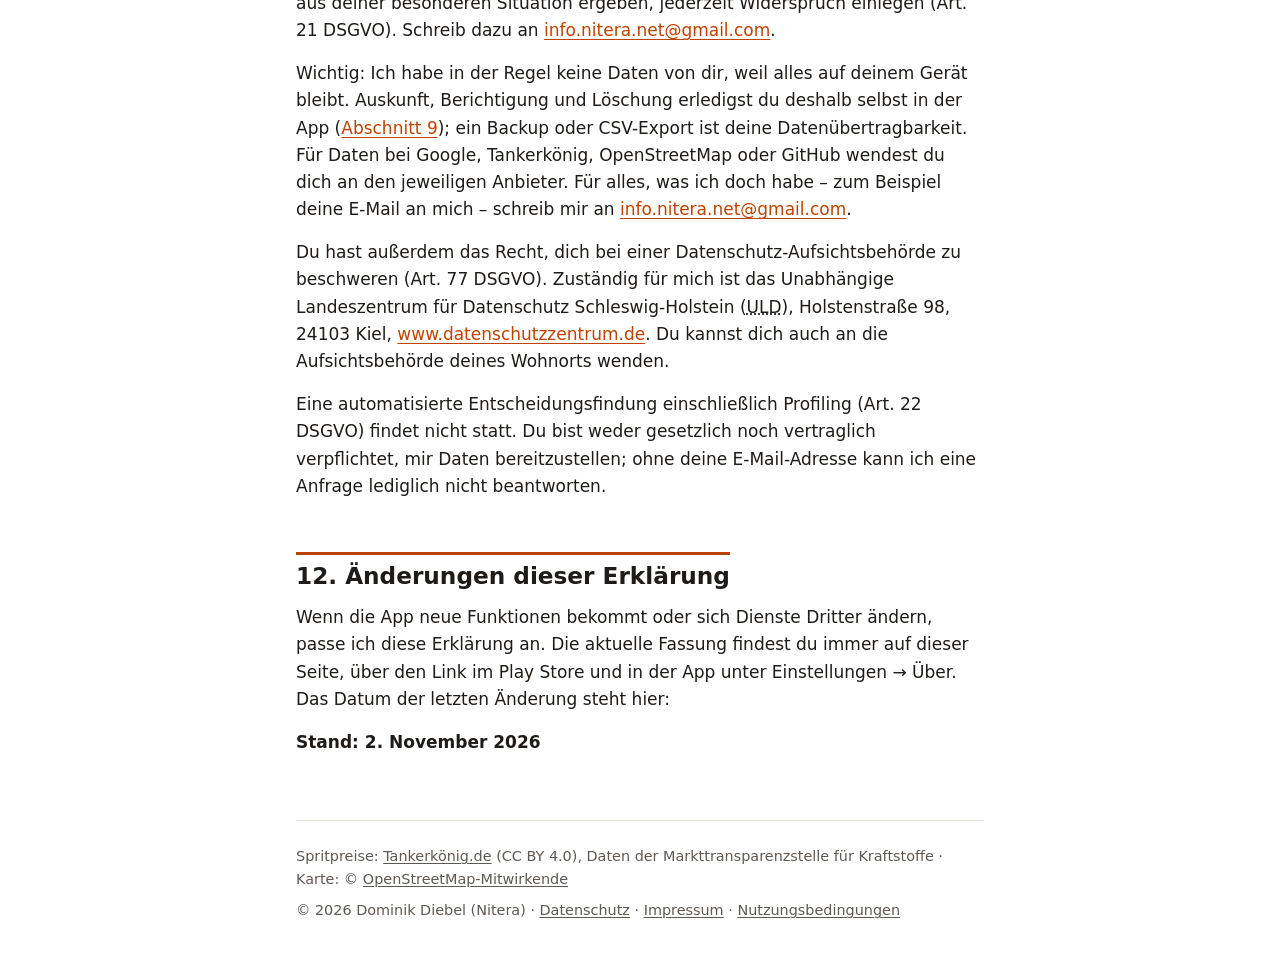
==== commit 4123d55e: "Nutzungsbedingungen-Seite, Verlinkung in Navigation und Fußzeile Co-Authored-By: Claude Sonnet 5.5 <" ====
--- a/datenschutz.html
+++ b/datenschutz.html
@@ -16,6 +16,7 @@
         <li><a href="index.html">Start</a></li>
         <li><a href="datenschutz.html" aria-current="page">Datenschutz</a></li>
         <li><a href="impressum.html">Impressum</a></li>
+        <li><a href="nutzungsbedingungen.html">Nutzungsbedingungen</a></li>
       </ul>
     </nav>
   </header>
@@ -174,7 +175,7 @@
 </ul>
 
 <h2 id="widget-sperre">8. Homescreen-Widgets und App-Sperre</h2>
-<h3>Homescreen-Widgets (Pro)</h3>
+<h3>Homescreen-Widgets</h3>
 <p>Das Widget „Nächster Service“ zeigt auf deinem Startbildschirm den Titel der dringendsten Erinnerung, den Fahrzeugnamen, die Fälligkeit (Datum oder Kilometer) und weitere Termine. Weitere Widgets zeigen die nächsten Termine aller Fahrzeuge („Termine“), den km-Stand („Kilometerstand“), die letzte Tankung oder Ladung mit Durchschnittsverbrauch und Durchschnittspreis („Tanken &amp; Verbrauch“) und die Ausgaben des laufenden Monats („Kosten Monat“) des aktiven Fahrzeugs; der „Schnellzugriff“ zeigt nur Knöpfe. Die App schreibt diese Angaben nach Änderungen in den Widget-Speicher deines Geräts; sie verlassen das Gerät nicht. Die Widgets zeigen diese Angaben auch, wenn die App-Sperre aktiv ist. Wenn du das nicht möchtest, lege die Widgets nicht an oder entferne sie vom Startbildschirm. Ein Formular, das du über ein Widget öffnest (zum Beispiel Tanken), erscheint erst nach dem Entsperren. Ohne Pro zeigen die Widgets nur einen Hinweis.</p>
 <h3>App-Sperre</h3>
 <ul>
@@ -223,7 +224,7 @@
 
   <footer>
     <p>Spritpreise: <a href="https://tankerkoenig.de">Tankerkönig.de</a> (CC BY 4.0), Daten der Markttransparenzstelle für Kraftstoffe · Karte: © <a href="https://www.openstreetmap.org/copyright">OpenStreetMap-Mitwirkende</a></p>
-    <p>© 2026 Dominik Diebel (Nitera) · <a href="datenschutz.html">Datenschutz</a> · <a href="impressum.html">Impressum</a></p>
+    <p>© 2026 Dominik Diebel (Nitera) · <a href="datenschutz.html">Datenschutz</a> · <a href="impressum.html">Impressum</a> · <a href="nutzungsbedingungen.html">Nutzungsbedingungen</a></p>
   </footer>
 </body>
 </html>
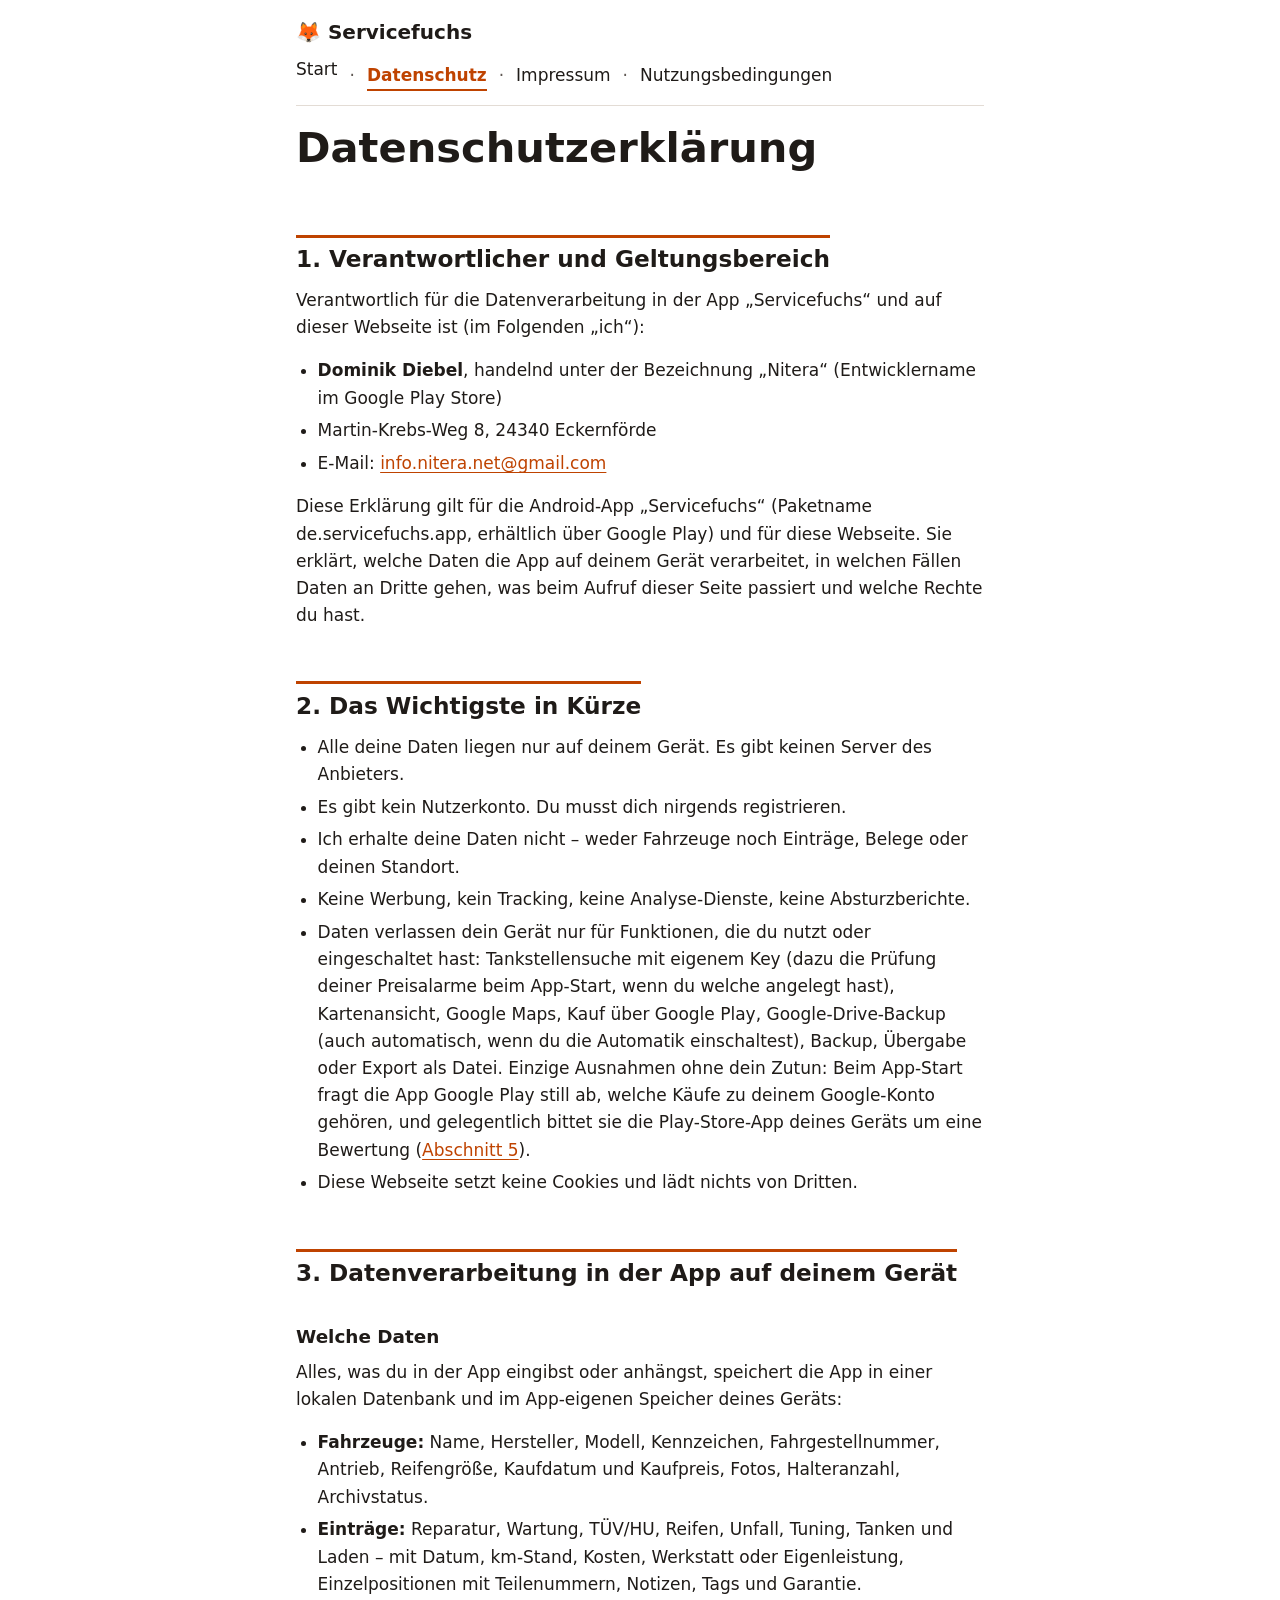
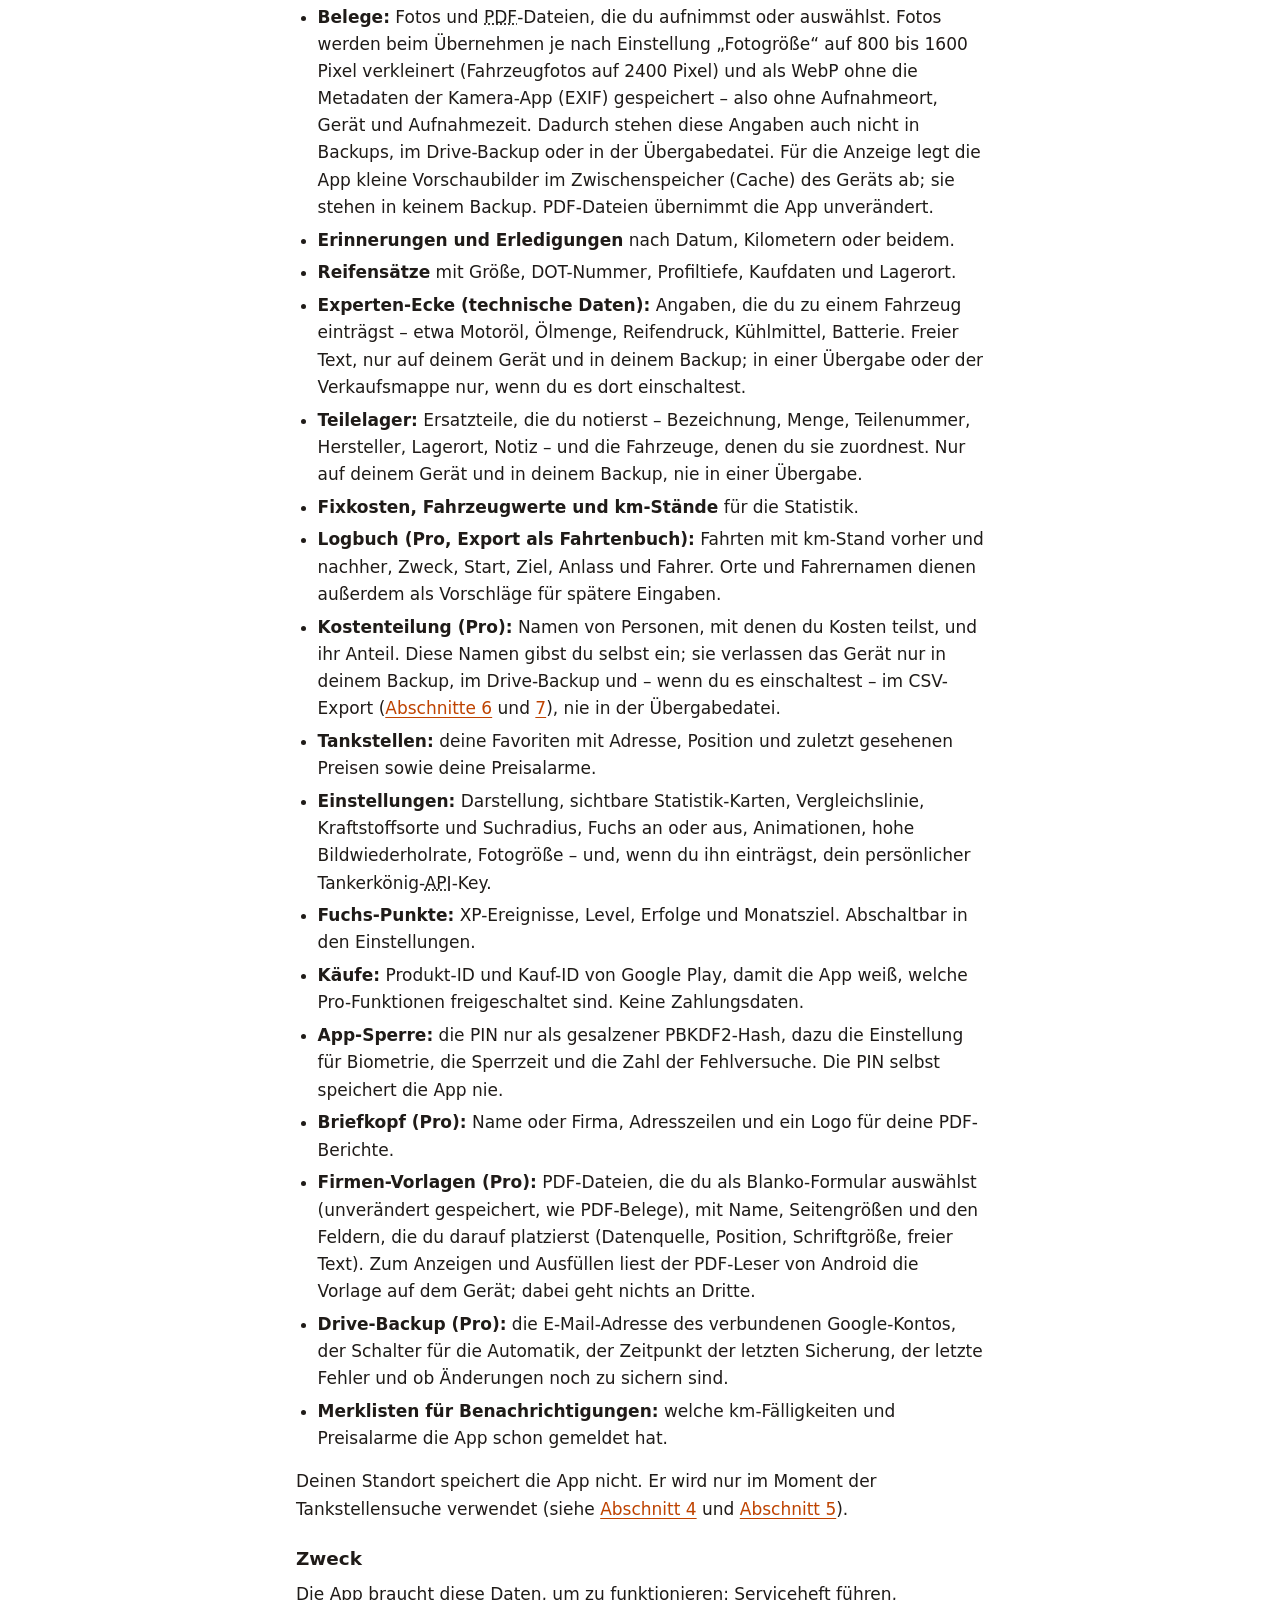
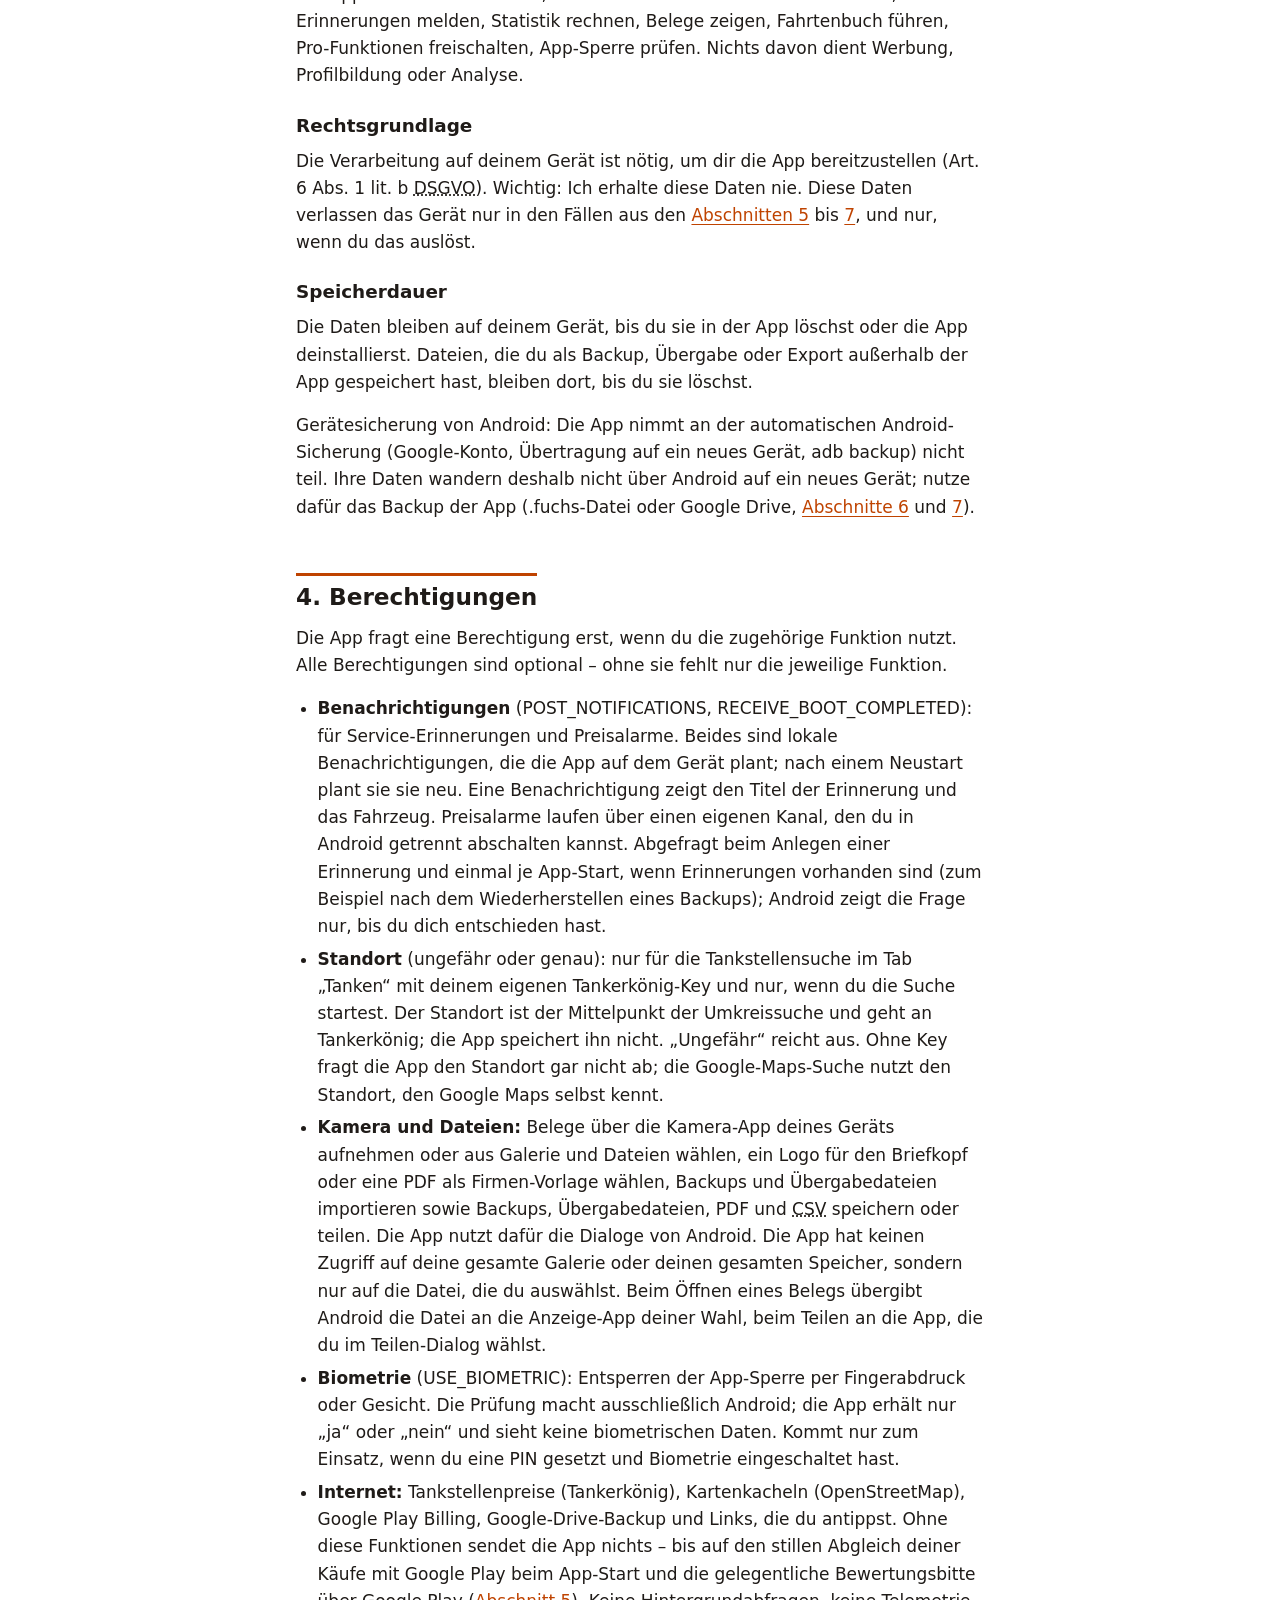
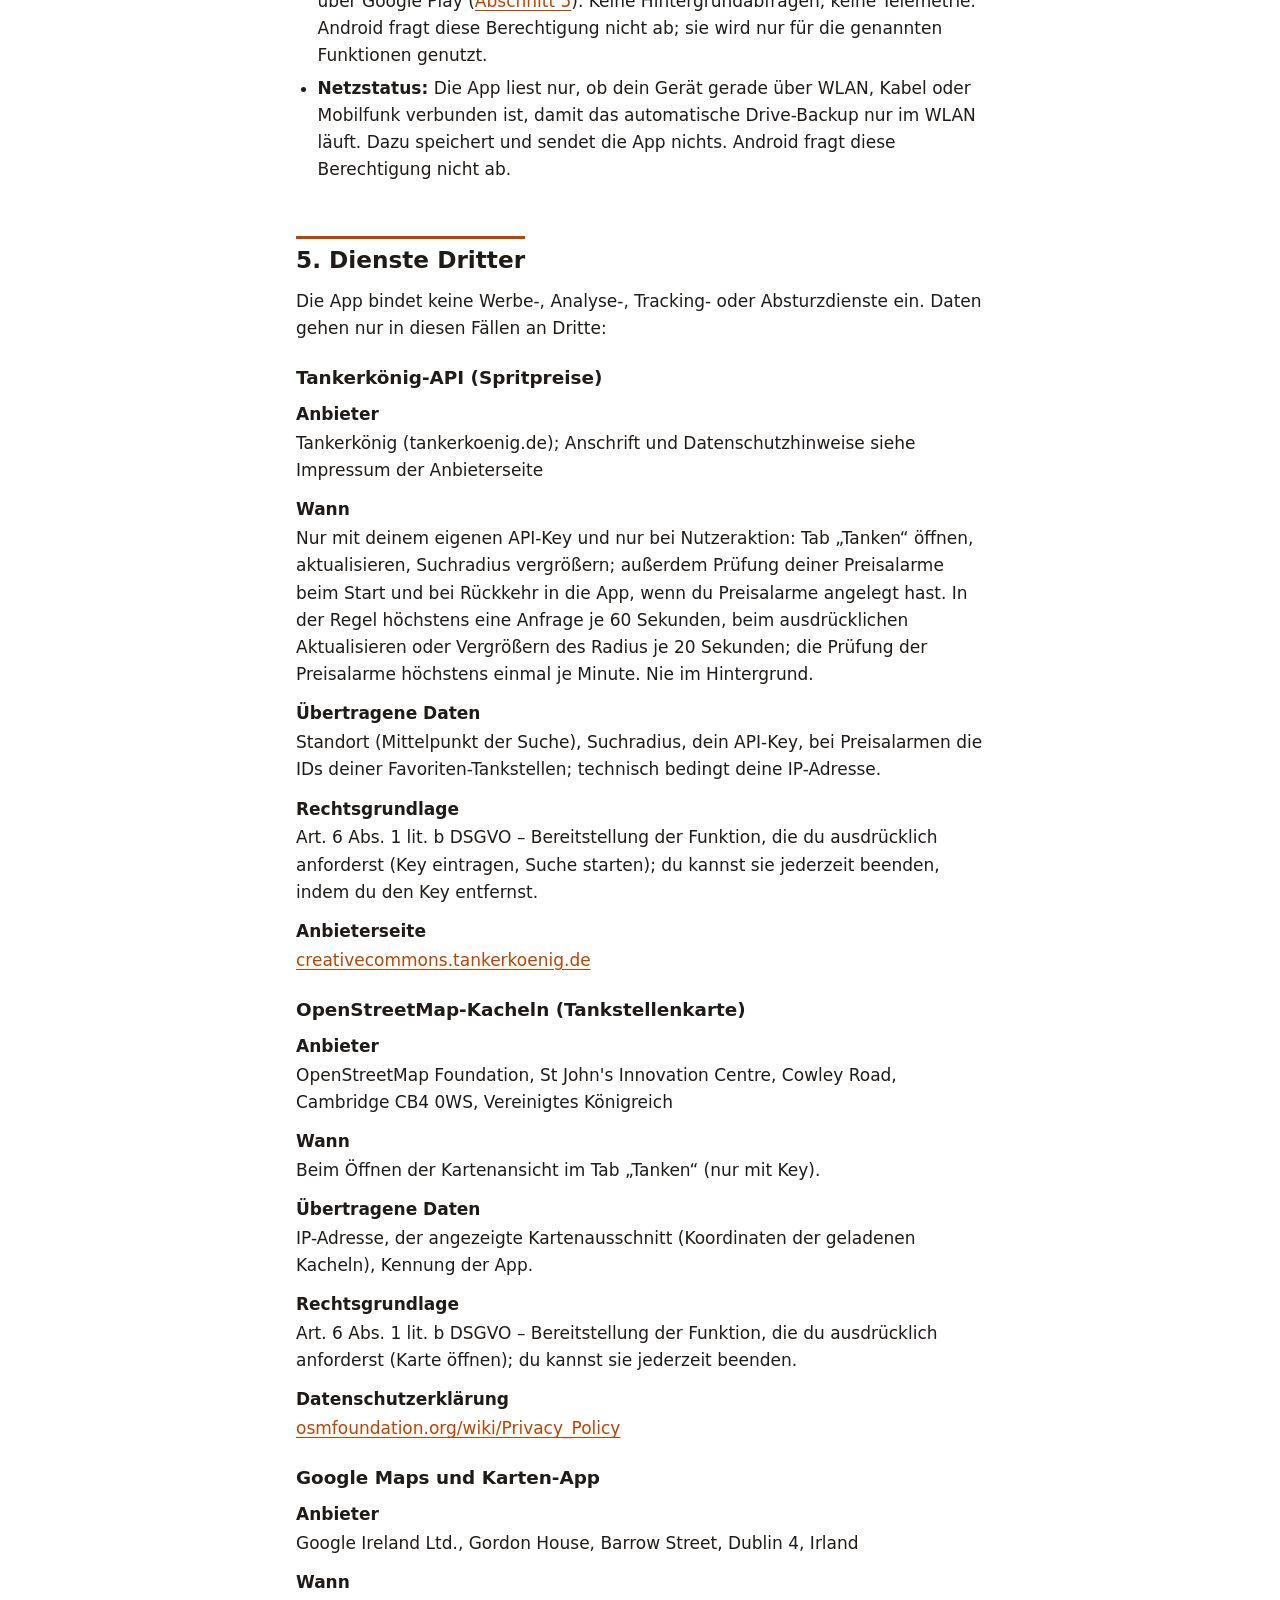
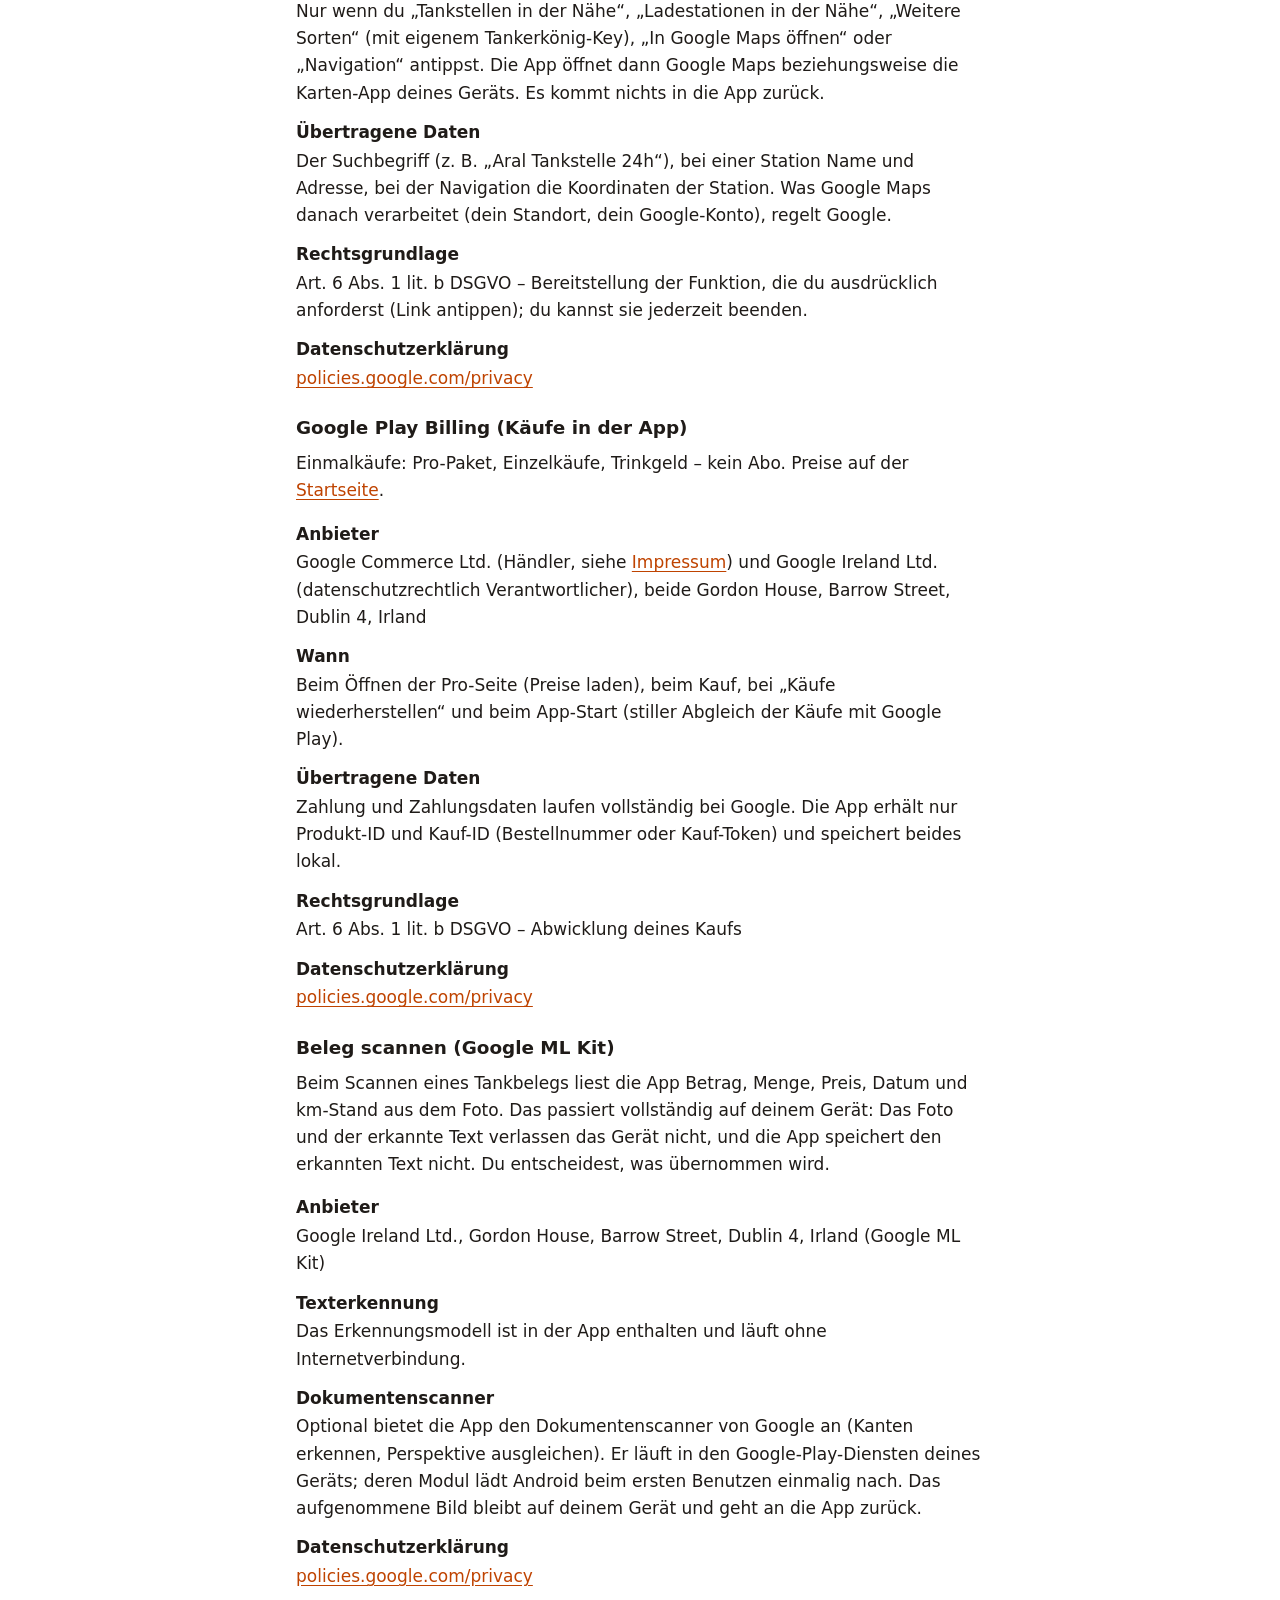
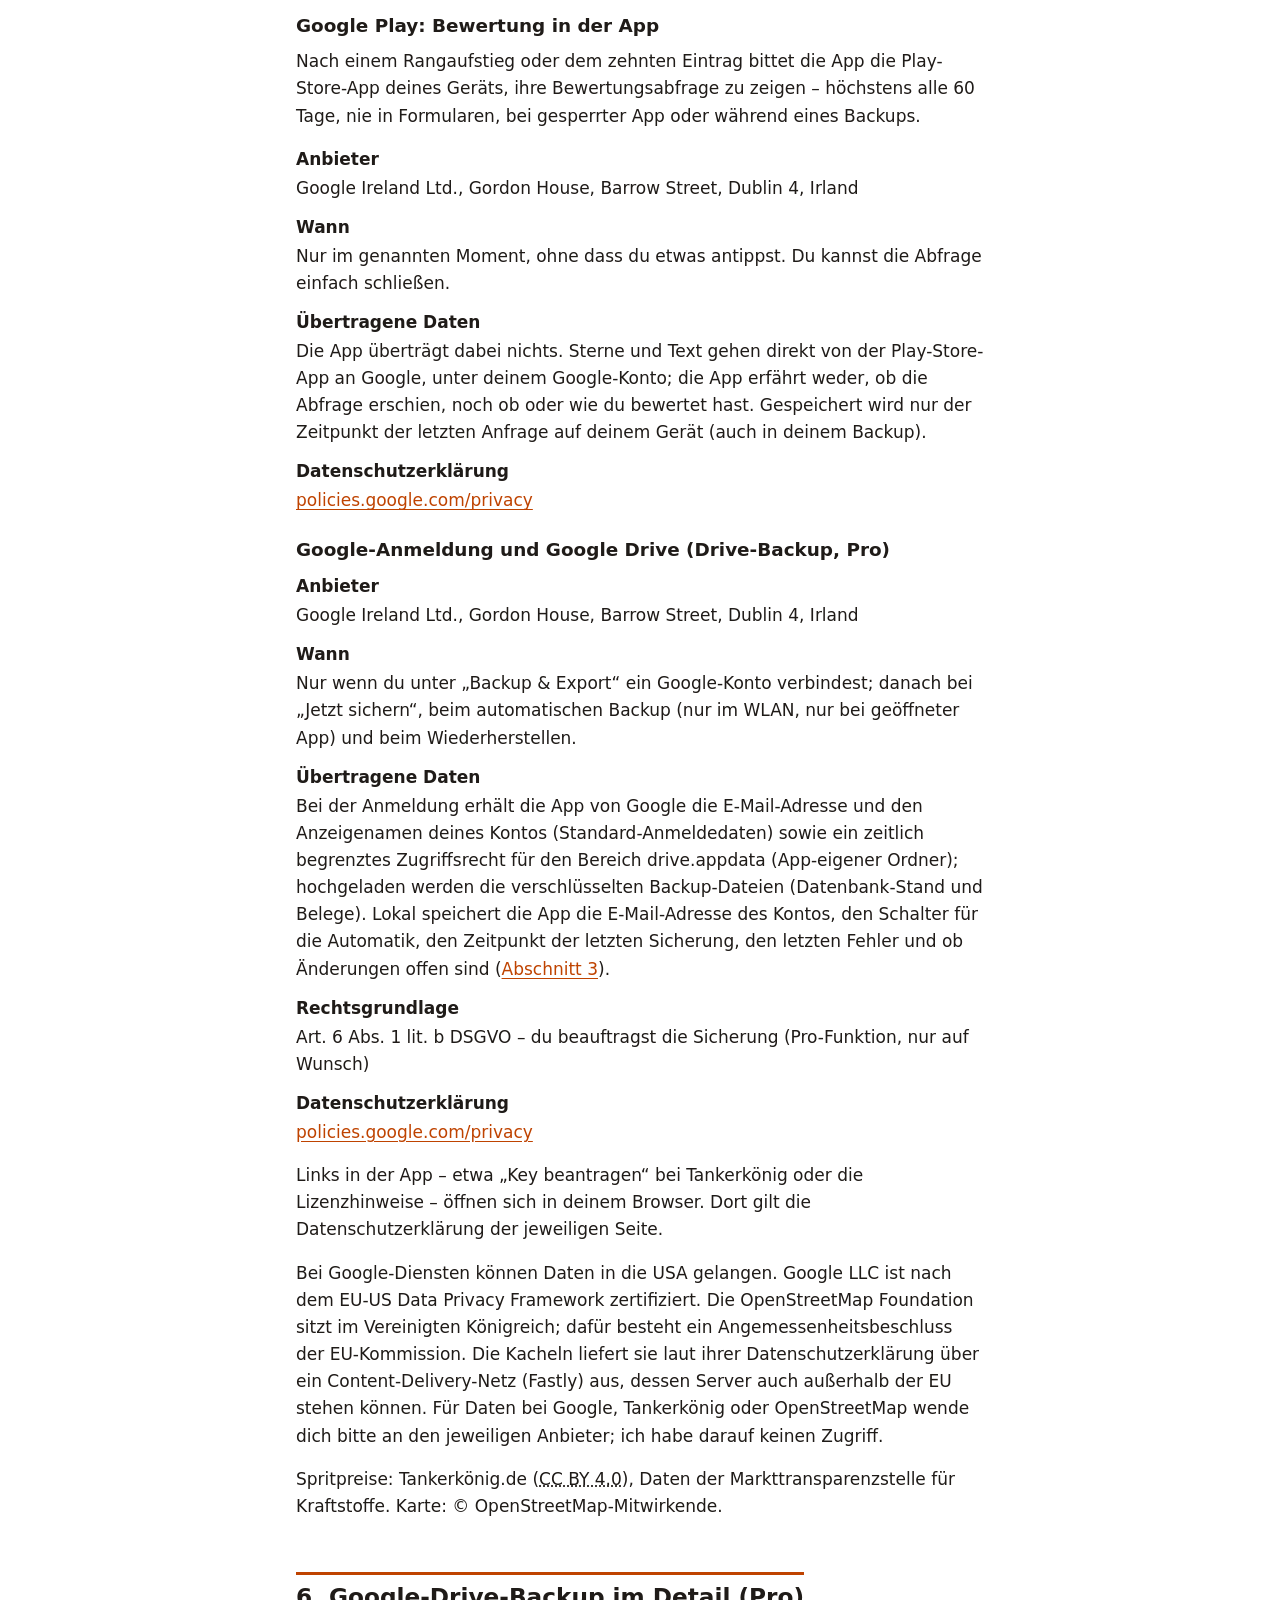
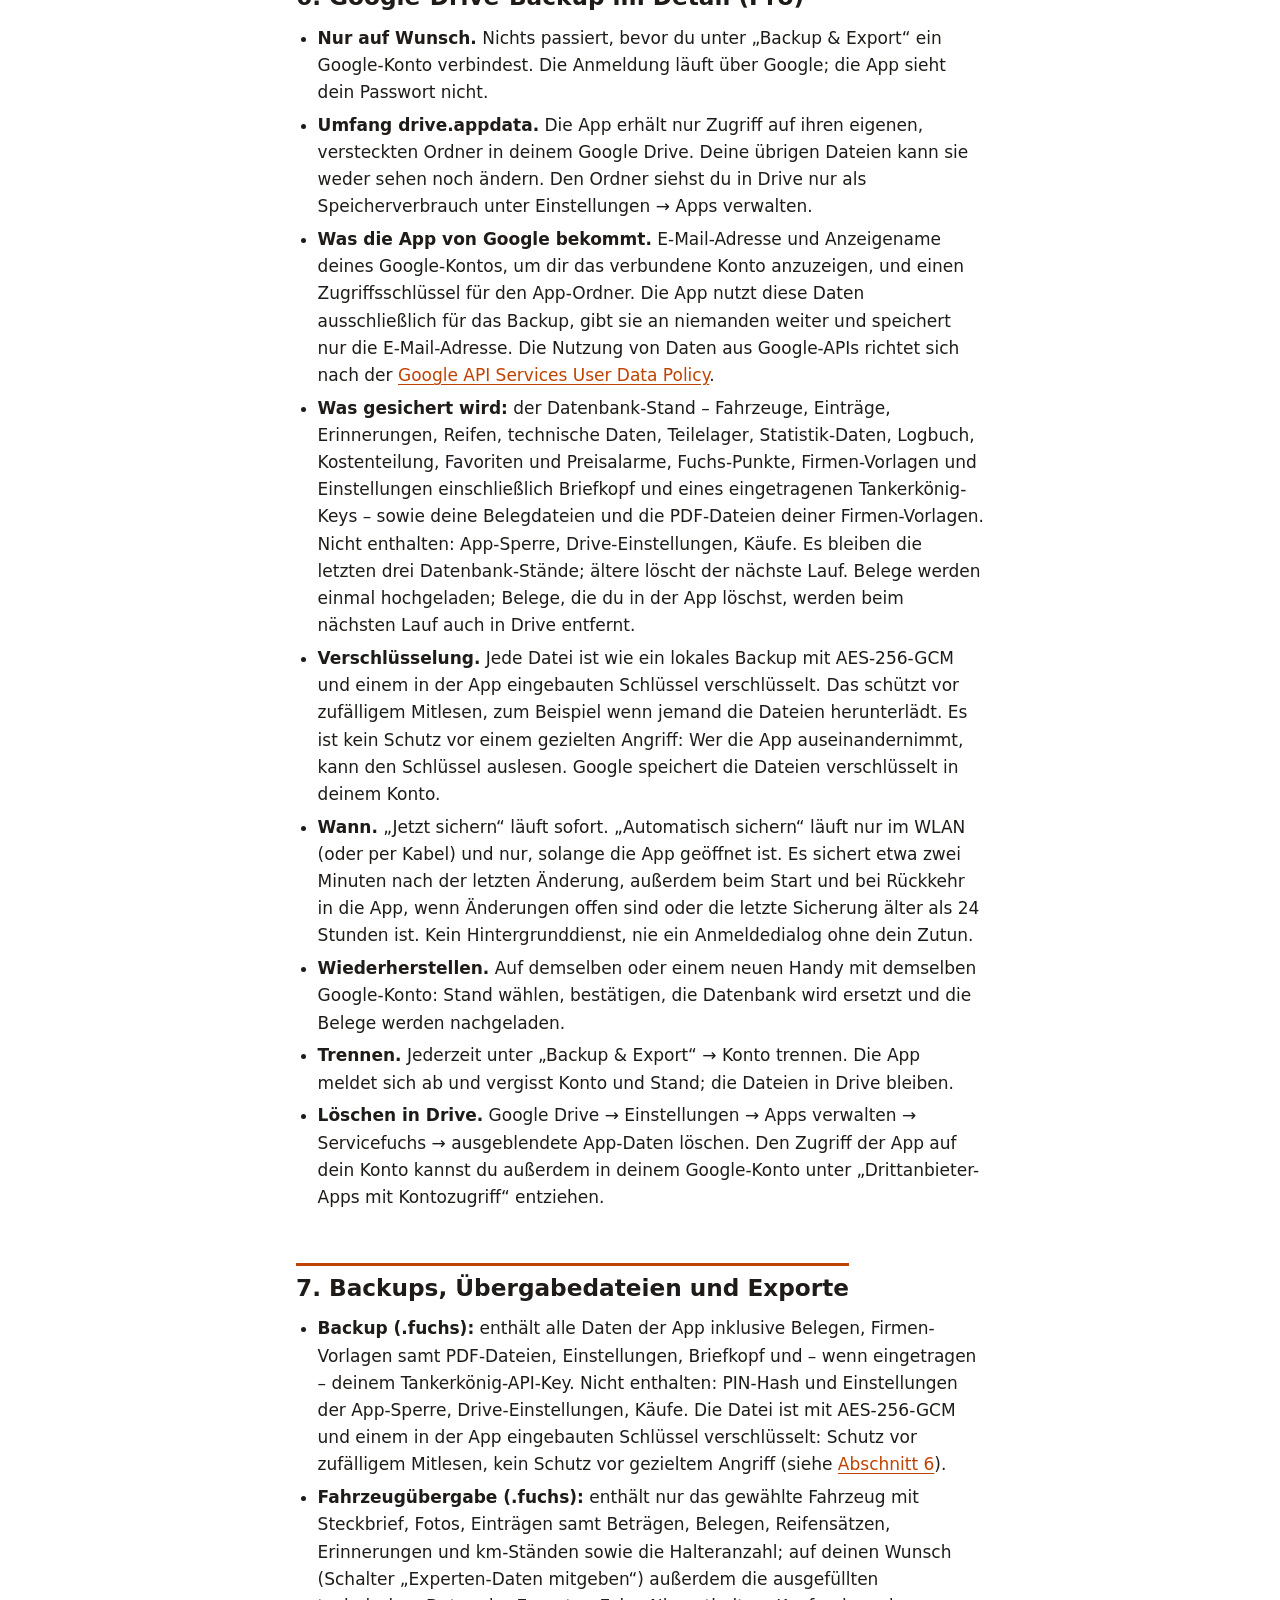
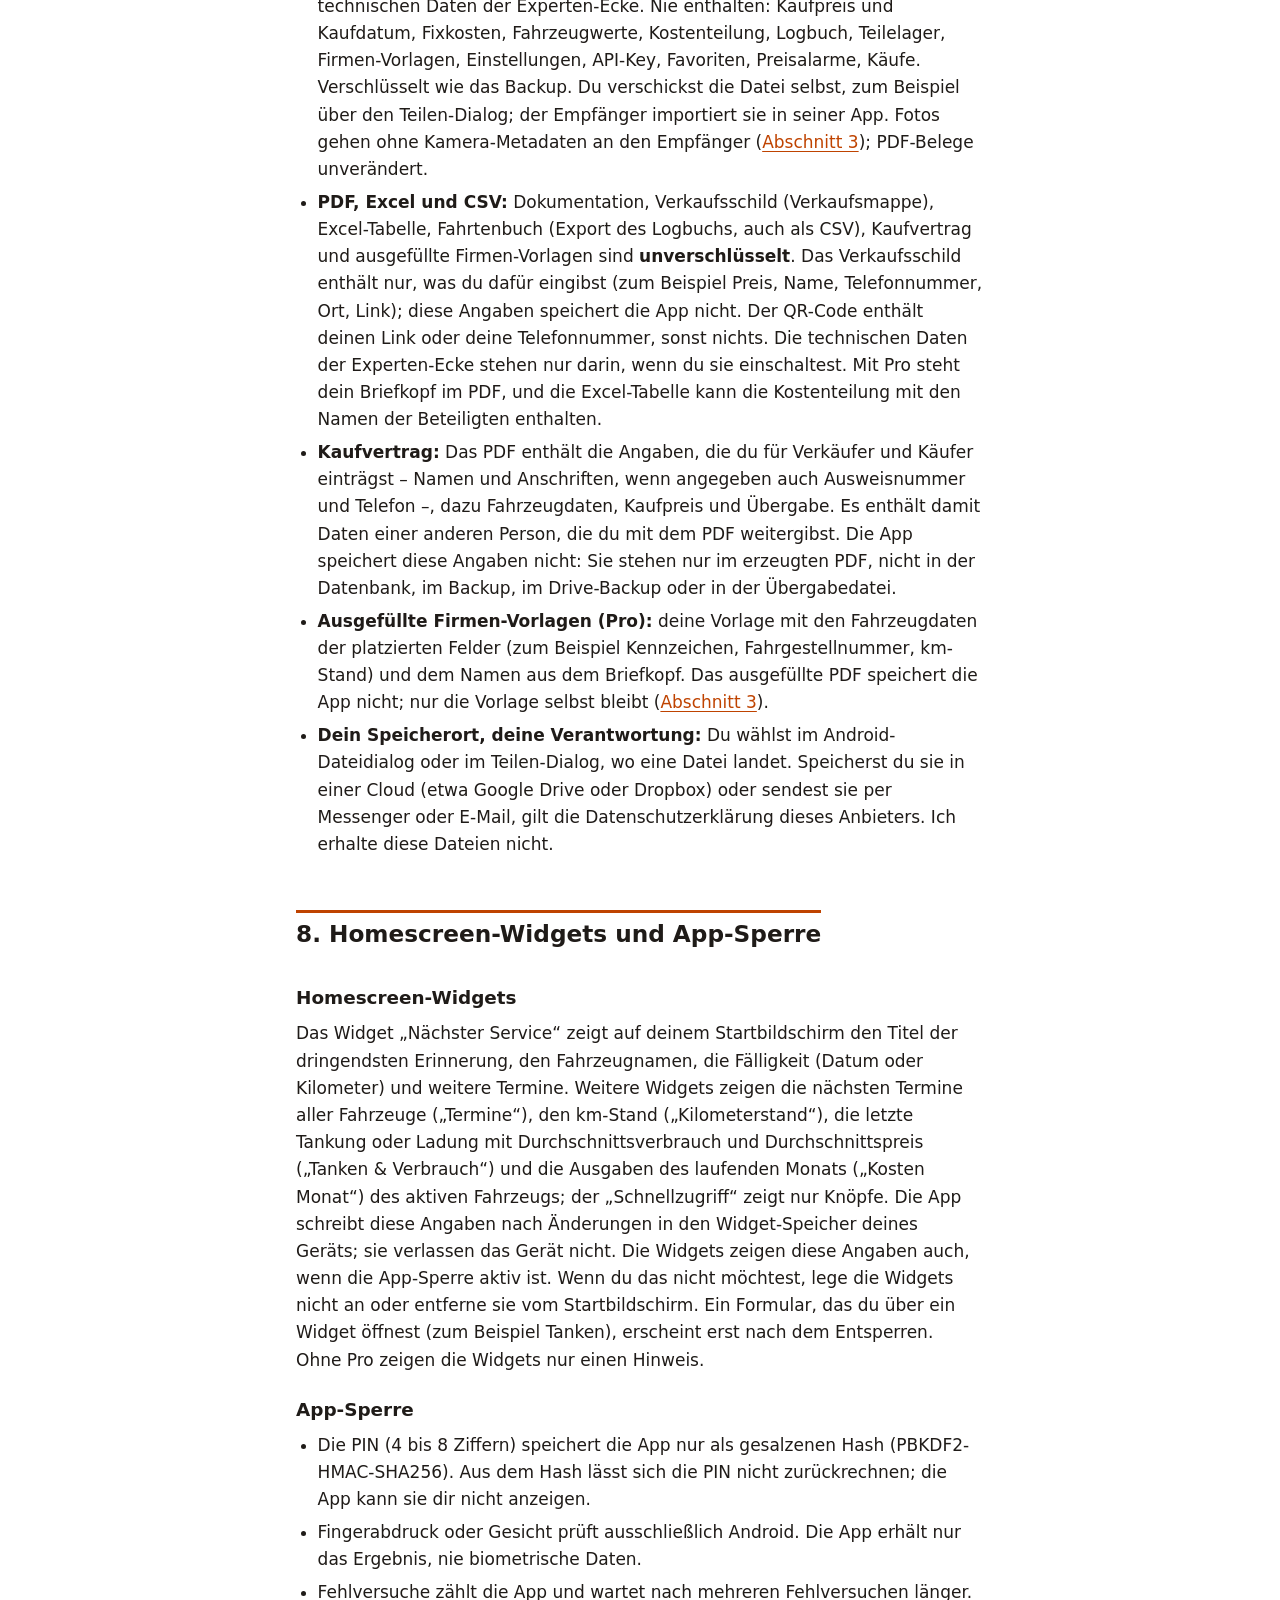
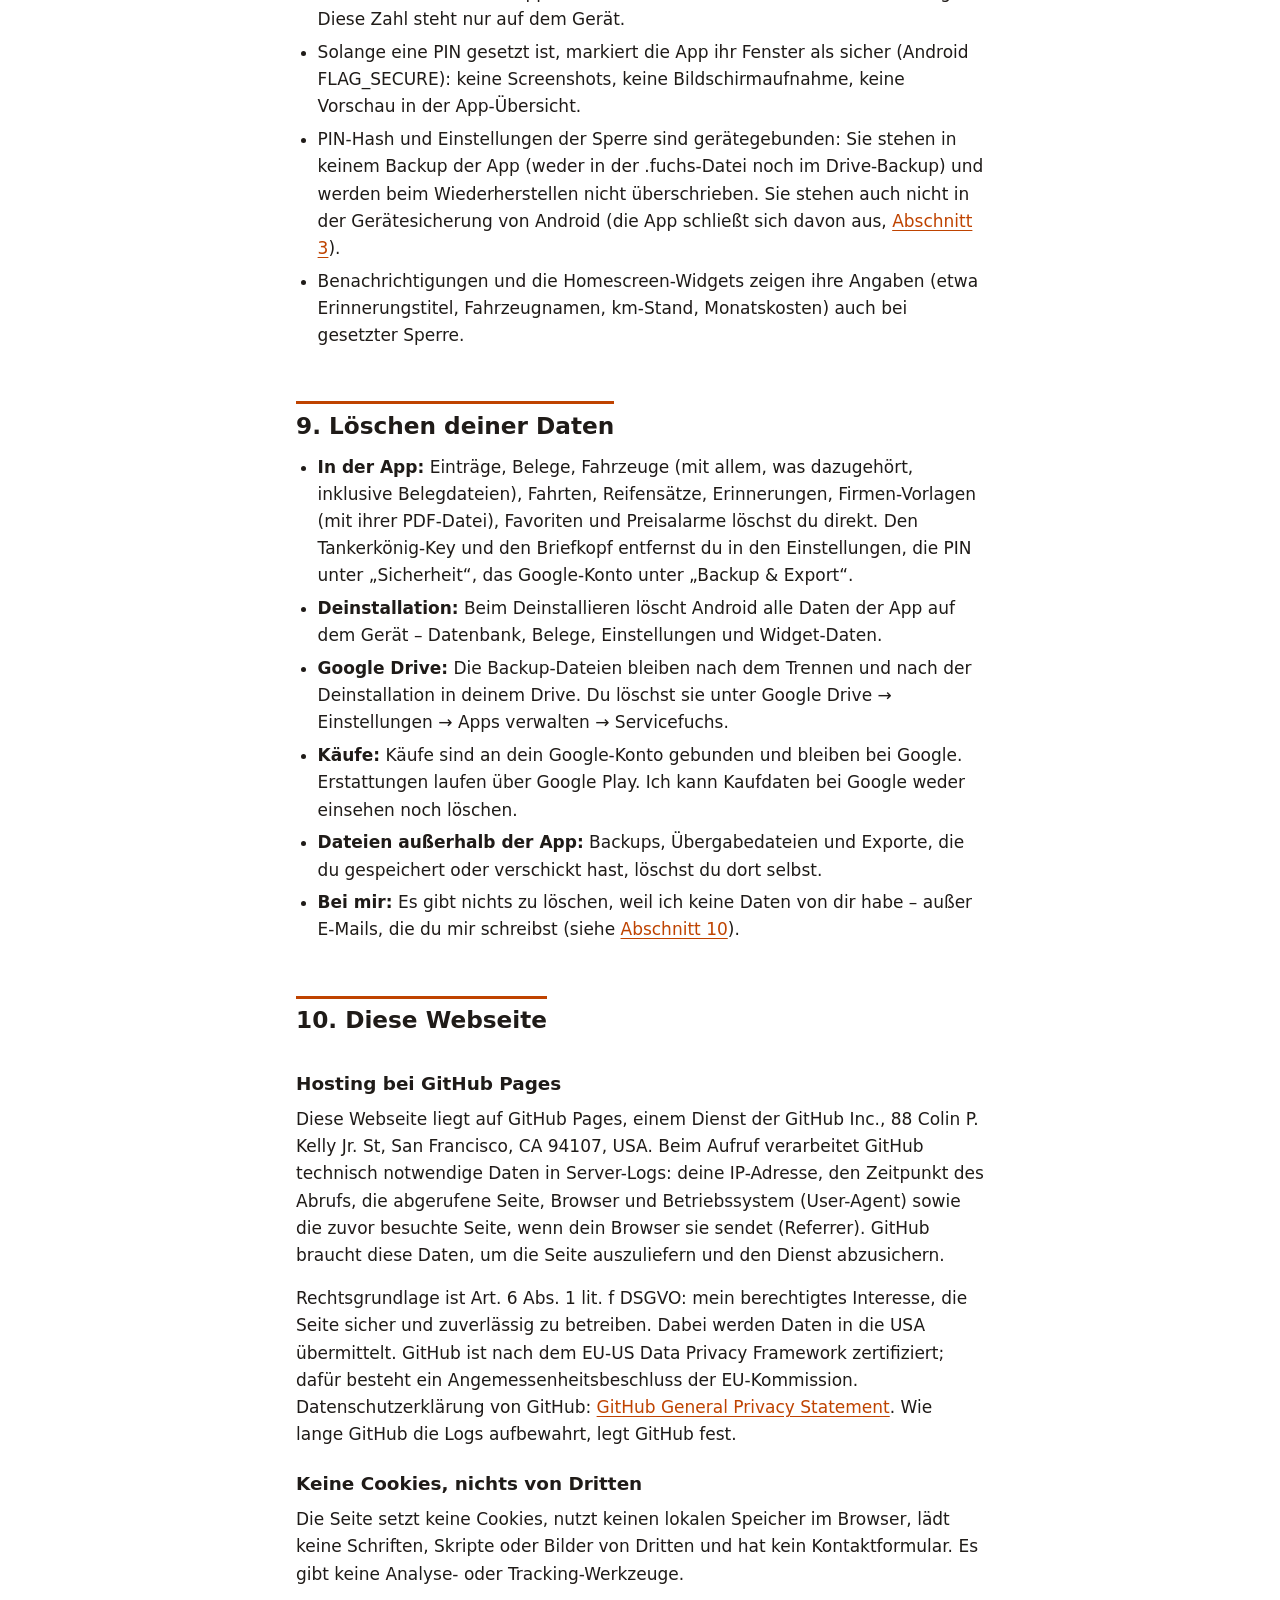
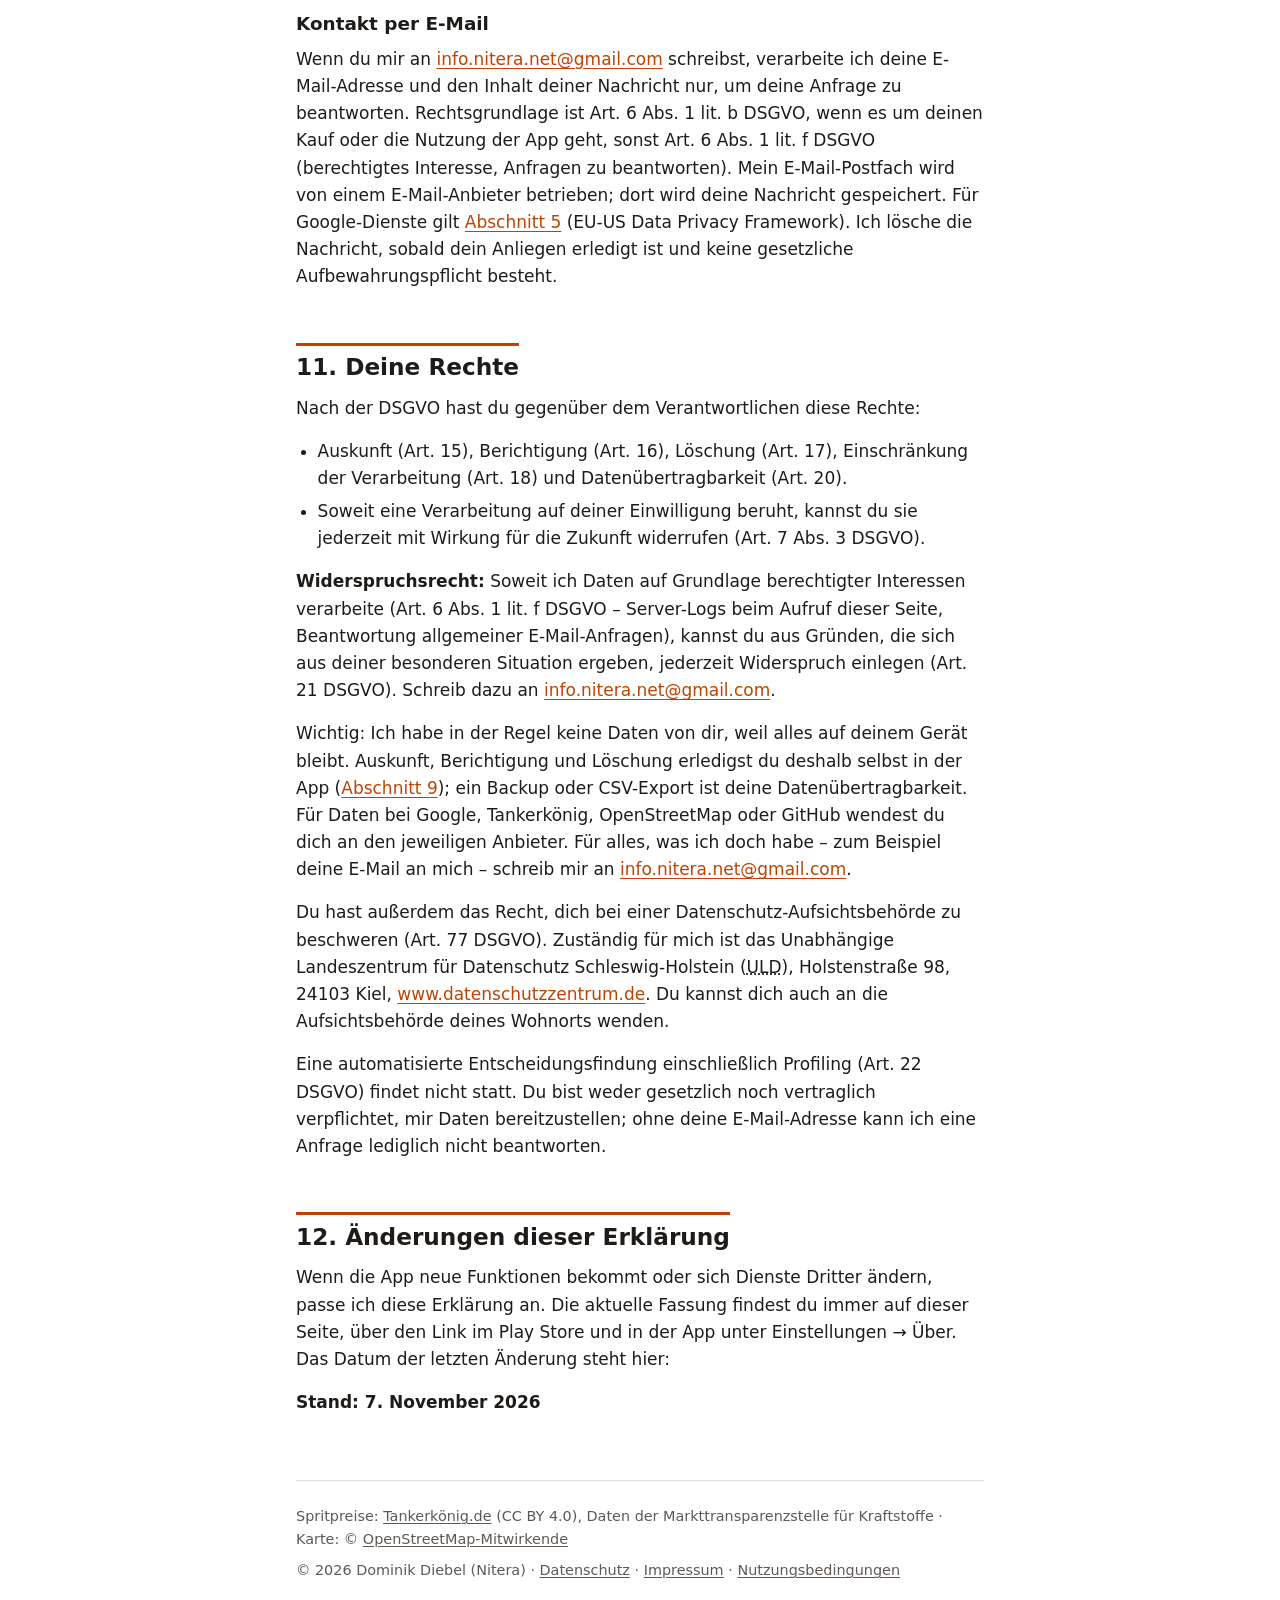
==== commit d99fa33d: "Datenschutzerklärung: ML Kit, Dokumentenscanner, Verkaufsschild, Excel (Stand 7.11.2026) Co-Authored" ====
--- a/datenschutz.html
+++ b/datenschutz.html
@@ -48,7 +48,7 @@
 <ul>
   <li><strong>Fahrzeuge:</strong> Name, Hersteller, Modell, Kennzeichen, Fahrgestellnummer, Antrieb, Reifengröße, Kaufdatum und Kaufpreis, Fotos, Halteranzahl, Archivstatus.</li>
   <li><strong>Einträge:</strong> Reparatur, Wartung, TÜV/HU, Reifen, Unfall, Tuning, Tanken und Laden – mit Datum, km-Stand, Kosten, Werkstatt oder Eigenleistung, Einzelpositionen mit Teilenummern, Notizen, Tags und Garantie.</li>
-  <li><strong>Belege:</strong> Fotos und <abbr title="Portable Document Format">PDF</abbr>-Dateien, die du aufnimmst oder auswählst. Fotos werden beim Übernehmen je nach Einstellung „Fotogröße“ auf 800 bis 1600 Pixel verkleinert und als WebP ohne die Metadaten der Kamera-App (EXIF) gespeichert – also ohne Aufnahmeort, Gerät und Aufnahmezeit. Dadurch stehen diese Angaben auch nicht in Backups, im Drive-Backup oder in der Übergabedatei. Für die Anzeige legt die App kleine Vorschaubilder im Zwischenspeicher (Cache) des Geräts ab; sie stehen in keinem Backup. PDF-Dateien übernimmt die App unverändert.</li>
+  <li><strong>Belege:</strong> Fotos und <abbr title="Portable Document Format">PDF</abbr>-Dateien, die du aufnimmst oder auswählst. Fotos werden beim Übernehmen je nach Einstellung „Fotogröße“ auf 800 bis 1600 Pixel verkleinert (Fahrzeugfotos auf 2400 Pixel) und als WebP ohne die Metadaten der Kamera-App (EXIF) gespeichert – also ohne Aufnahmeort, Gerät und Aufnahmezeit. Dadurch stehen diese Angaben auch nicht in Backups, im Drive-Backup oder in der Übergabedatei. Für die Anzeige legt die App kleine Vorschaubilder im Zwischenspeicher (Cache) des Geräts ab; sie stehen in keinem Backup. PDF-Dateien übernimmt die App unverändert.</li>
   <li><strong>Erinnerungen und Erledigungen</strong> nach Datum, Kilometern oder beidem.</li>
   <li><strong>Reifensätze</strong> mit Größe, DOT-Nummer, Profiltiefe, Kaufdaten und Lagerort.</li>
   <li><strong>Experten-Ecke (technische Daten):</strong> Angaben, die du zu einem Fahrzeug einträgst – etwa Motoröl, Ölmenge, Reifendruck, Kühlmittel, Batterie. Freier Text, nur auf deinem Gerät und in deinem Backup; in einer Übergabe oder der Verkaufsmappe nur, wenn du es dort einschaltest.</li>
@@ -129,6 +129,15 @@
   <dt>Datenschutzerklärung</dt><dd><a href="https://policies.google.com/privacy">policies.google.com/privacy</a></dd>
 </dl>
 
+<h3>Beleg scannen (Google ML Kit)</h3>
+<p>Beim Scannen eines Tankbelegs liest die App Betrag, Menge, Preis, Datum und km-Stand aus dem Foto. Das passiert vollständig auf deinem Gerät: Das Foto und der erkannte Text verlassen das Gerät nicht, und die App speichert den erkannten Text nicht. Du entscheidest, was übernommen wird.</p>
+<dl>
+  <dt>Anbieter</dt><dd>Google Ireland Ltd., Gordon House, Barrow Street, Dublin 4, Irland (Google ML Kit)</dd>
+  <dt>Texterkennung</dt><dd>Das Erkennungsmodell ist in der App enthalten und läuft ohne Internetverbindung.</dd>
+  <dt>Dokumentenscanner</dt><dd>Optional bietet die App den Dokumentenscanner von Google an (Kanten erkennen, Perspektive ausgleichen). Er läuft in den Google-Play-Diensten deines Geräts; deren Modul lädt Android beim ersten Benutzen einmalig nach. Das aufgenommene Bild bleibt auf deinem Gerät und geht an die App zurück.</dd>
+  <dt>Datenschutzerklärung</dt><dd><a href="https://policies.google.com/privacy">policies.google.com/privacy</a></dd>
+</dl>
+
 <h3>Google Play: Bewertung in der App</h3>
 <p>Nach einem Rangaufstieg oder dem zehnten Eintrag bittet die App die Play-Store-App deines Geräts, ihre Bewertungsabfrage zu zeigen – höchstens alle 60 Tage, nie in Formularen, bei gesperrter App oder während eines Backups.</p>
 <dl>
@@ -168,7 +177,7 @@
 <ul>
   <li><strong>Backup (.fuchs):</strong> enthält alle Daten der App inklusive Belegen, Firmen-Vorlagen samt PDF-Dateien, Einstellungen, Briefkopf und – wenn eingetragen – deinem Tankerkönig-API-Key. Nicht enthalten: PIN-Hash und Einstellungen der App-Sperre, Drive-Einstellungen, Käufe. Die Datei ist mit AES-256-GCM und einem in der App eingebauten Schlüssel verschlüsselt: Schutz vor zufälligem Mitlesen, kein Schutz vor gezieltem Angriff (siehe <a href="#drive">Abschnitt 6</a>).</li>
   <li><strong>Fahrzeugübergabe (.fuchs):</strong> enthält nur das gewählte Fahrzeug mit Steckbrief, Fotos, Einträgen samt Beträgen, Belegen, Reifensätzen, Erinnerungen und km-Ständen sowie die Halteranzahl; auf deinen Wunsch (Schalter „Experten-Daten mitgeben“) außerdem die ausgefüllten technischen Daten der Experten-Ecke. Nie enthalten: Kaufpreis und Kaufdatum, Fixkosten, Fahrzeugwerte, Kostenteilung, Logbuch, Teilelager, Firmen-Vorlagen, Einstellungen, API-Key, Favoriten, Preisalarme, Käufe. Verschlüsselt wie das Backup. Du verschickst die Datei selbst, zum Beispiel über den Teilen-Dialog; der Empfänger importiert sie in seiner App. Fotos gehen ohne Kamera-Metadaten an den Empfänger (<a href="#app">Abschnitt 3</a>); PDF-Belege unverändert.</li>
-  <li><strong>PDF und CSV:</strong> Dokumentation, Verkaufsmappe, CSV-Tabelle, Fahrtenbuch (Export des Logbuchs), Kaufvertrag und ausgefüllte Firmen-Vorlagen sind <strong>unverschlüsselt</strong>. Die Verkaufsmappe enthält keine Preise; die technischen Daten der Experten-Ecke stehen nur darin, wenn du sie einschaltest. Mit Pro steht dein Briefkopf im PDF, und die CSV kann die Kostenteilung mit den Namen der Beteiligten enthalten.</li>
+  <li><strong>PDF, Excel und CSV:</strong> Dokumentation, Verkaufsschild (Verkaufsmappe), Excel-Tabelle, Fahrtenbuch (Export des Logbuchs, auch als CSV), Kaufvertrag und ausgefüllte Firmen-Vorlagen sind <strong>unverschlüsselt</strong>. Das Verkaufsschild enthält nur, was du dafür eingibst (zum Beispiel Preis, Name, Telefonnummer, Ort, Link); diese Angaben speichert die App nicht. Der QR-Code enthält deinen Link oder deine Telefonnummer, sonst nichts. Die technischen Daten der Experten-Ecke stehen nur darin, wenn du sie einschaltest. Mit Pro steht dein Briefkopf im PDF, und die Excel-Tabelle kann die Kostenteilung mit den Namen der Beteiligten enthalten.</li>
   <li><strong>Kaufvertrag:</strong> Das PDF enthält die Angaben, die du für Verkäufer und Käufer einträgst – Namen und Anschriften, wenn angegeben auch Ausweisnummer und Telefon –, dazu Fahrzeugdaten, Kaufpreis und Übergabe. Es enthält damit Daten einer anderen Person, die du mit dem PDF weitergibst. Die App speichert diese Angaben nicht: Sie stehen nur im erzeugten PDF, nicht in der Datenbank, im Backup, im Drive-Backup oder in der Übergabedatei.</li>
   <li><strong>Ausgefüllte Firmen-Vorlagen (Pro):</strong> deine Vorlage mit den Fahrzeugdaten der platzierten Felder (zum Beispiel Kennzeichen, Fahrgestellnummer, km-Stand) und dem Namen aus dem Briefkopf. Das ausgefüllte PDF speichert die App nicht; nur die Vorlage selbst bleibt (<a href="#app">Abschnitt 3</a>).</li>
   <li><strong>Dein Speicherort, deine Verantwortung:</strong> Du wählst im Android-Dateidialog oder im Teilen-Dialog, wo eine Datei landet. Speicherst du sie in einer Cloud (etwa Google Drive oder Dropbox) oder sendest sie per Messenger oder E-Mail, gilt die Datenschutzerklärung dieses Anbieters. Ich erhalte diese Dateien nicht.</li>
@@ -219,7 +228,7 @@
 
 <h2 id="aenderungen">12. Änderungen dieser Erklärung</h2>
 <p>Wenn die App neue Funktionen bekommt oder sich Dienste Dritter ändern, passe ich diese Erklärung an. Die aktuelle Fassung findest du immer auf dieser Seite, über den Link im Play Store und in der App unter Einstellungen → Über. Das Datum der letzten Änderung steht hier:</p>
-<p><strong>Stand: 2. November 2026</strong></p>
+<p><strong>Stand: 7. November 2026</strong></p>
   </main>
 
   <footer>
